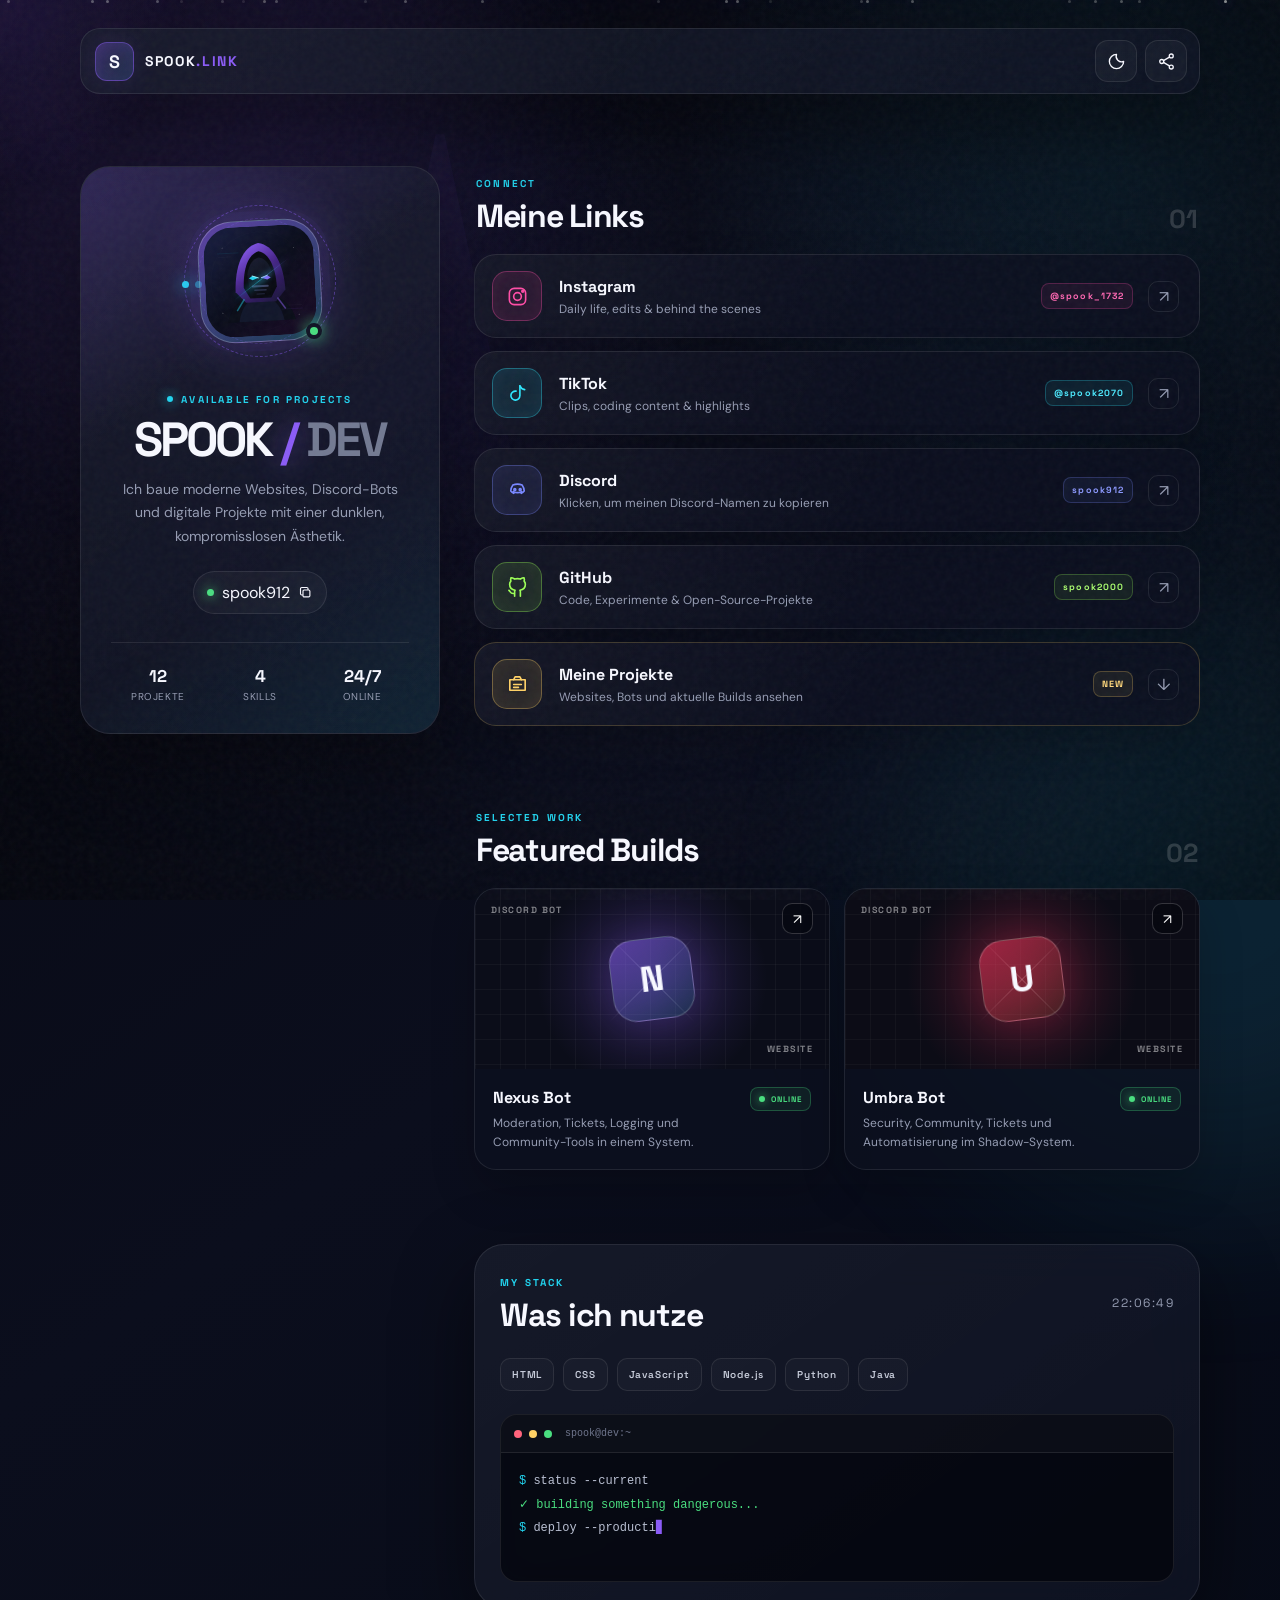
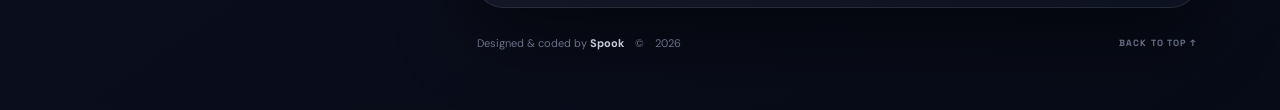
==== index.html @ 230aa9b6 "Add files via upload" ====
<!DOCTYPE html>
<html lang="de">
<head>
  <meta charset="UTF-8" />
  <meta name="viewport" content="width=device-width, initial-scale=1.0" />
  <meta name="theme-color" content="#070812" />
  <meta name="description" content="Spooks persönlicher Link-Hub – Socials, Projekte und mehr." />
  <title>SPOOK // Link Hub</title>

  <link rel="icon" href="assets/favicon.svg" type="image/svg+xml" />
  <link rel="stylesheet" href="style.css?v=4" />
</head>

<body data-theme="void">
  <div class="noise" aria-hidden="true"></div>
  <div class="grid" aria-hidden="true"></div>
  <div class="aurora aurora-one" aria-hidden="true"></div>
  <div class="aurora aurora-two" aria-hidden="true"></div>
  <div class="cursor-glow" id="cursorGlow" aria-hidden="true"></div>

  <div class="particles" id="particles" aria-hidden="true"></div>

  <div class="preloader" id="preloader" aria-hidden="true">
    <div class="preloader__mark">S</div>
    <p>INITIALIZING PROFILE</p>
    <div class="preloader__line"><span></span></div>
  </div>

  <main class="page-shell">
    <nav class="topbar glass" aria-label="Seitennavigation">
      <a class="brand" href="#top" aria-label="Zurück nach oben">
        <span class="brand__icon">S</span>
        <span class="brand__text">SPOOK<span>.LINK</span></span>
      </a>

      <div class="topbar__actions">
        <button class="icon-button" id="themeButton" type="button" aria-label="Farbstil wechseln" title="Farbstil wechseln">
          <svg viewBox="0 0 24 24" aria-hidden="true">
            <path d="M12 3a9 9 0 1 0 9 9 7 7 0 0 1-9-9Z"/>
          </svg>
        </button>

        <button class="icon-button" id="shareButton" type="button" aria-label="Profil teilen" title="Profil teilen">
          <svg viewBox="0 0 24 24" aria-hidden="true">
            <circle cx="18" cy="5" r="2.5"/>
            <circle cx="6" cy="12" r="2.5"/>
            <circle cx="18" cy="19" r="2.5"/>
            <path d="m8.2 10.8 7.5-4.4M8.2 13.2l7.5 4.4"/>
          </svg>
        </button>
      </div>
    </nav>

    <section class="hero" id="top">
      <div class="hero__beam" aria-hidden="true"></div>

      <div class="profile-card glass reveal">
        <div class="profile-card__scan" aria-hidden="true"></div>

        <div class="avatar-wrap">
          <div class="avatar-orbit avatar-orbit--one"></div>
          <div class="avatar-orbit avatar-orbit--two"></div>

          <div class="avatar">
            <img src="assets/avatar.svg" alt="Cyberpunk Profilbild von Spook" />
          </div>

          <span class="online-dot" aria-label="Online"></span>
        </div>

        <div class="eyebrow">
          <span class="eyebrow__dot"></span>
          AVAILABLE FOR PROJECTS
        </div>

        <h1>
          <span class="glitch" data-text="SPOOK">SPOOK</span>
          <span class="title-mark">/</span>
          <span class="title-muted">DEV</span>
        </h1>

        <p class="hero-copy">
          Ich baue moderne Websites, Discord-Bots und digitale Projekte
          mit einer dunklen, kompromisslosen Ästhetik.
        </p>

        <button class="handle" id="copyHandle" type="button" data-copy="spook912">
          <span class="handle__signal"></span>
          spook912
          <svg viewBox="0 0 24 24" aria-hidden="true">
            <rect x="8" y="8" width="11" height="11" rx="2"/>
            <path d="M16 8V6a2 2 0 0 0-2-2H6a2 2 0 0 0-2 2v8a2 2 0 0 0 2 2h2"/>
          </svg>
        </button>

        <div class="stats">
          <div class="stat">
            <strong data-counter="12">0</strong>
            <span>Projekte</span>
          </div>
          <div class="stat">
            <strong data-counter="4">0</strong>
            <span>Skills</span>
          </div>
          <div class="stat">
            <strong>24/7</strong>
            <span>Online</span>
          </div>
        </div>
      </div>

      <div class="content-column">
        <div class="section-heading reveal">
          <div>
            <span class="section-kicker">CONNECT</span>
            <h2>Meine Links</h2>
          </div>
          <span class="section-number">01</span>
        </div>

        <div class="link-stack">
          <a class="link-card reveal" href="https://www.instagram.com/spook_1732/" target="_blank" rel="noopener noreferrer" data-accent="pink">
            <div class="link-card__icon">
              <svg viewBox="0 0 24 24" aria-hidden="true">
                <rect x="3.5" y="3.5" width="17" height="17" rx="5"/>
                <circle cx="12" cy="12" r="4"/>
                <circle cx="17.5" cy="6.5" r="1"/>
              </svg>
            </div>
            <div class="link-card__copy">
              <strong>Instagram</strong>
              <span>Daily life, edits & behind the scenes</span>
            </div>
            <span class="link-card__tag">@spook_1732</span>
            <span class="link-card__arrow">↗</span>
          </a>

          <a class="link-card reveal" href="https://www.tiktok.com/@spook2070" target="_blank" rel="noopener noreferrer" data-accent="cyan">
            <div class="link-card__icon">
              <svg viewBox="0 0 24 24" aria-hidden="true">
                <path d="M14.5 4v10.2a4.7 4.7 0 1 1-4-4.65"/>
                <path d="M14.5 4c1.05 2.35 2.65 3.65 5 3.9"/>
              </svg>
            </div>
            <div class="link-card__copy">
              <strong>TikTok</strong>
              <span>Clips, coding content & highlights</span>
            </div>
            <span class="link-card__tag">@spook2070</span>
            <span class="link-card__arrow">↗</span>
          </a>

          <a class="link-card reveal discord-copy-card" href="#" data-copy="spook912" data-accent="violet" aria-label="Discord-Namen spook912 kopieren">
            <div class="link-card__icon">
              <svg viewBox="0 0 24 24" aria-hidden="true">
                <path d="M7.2 6.3A13 13 0 0 1 12 5.4a13 13 0 0 1 4.8.9c1.3 1.8 2.1 4 2.25 6.3a10.8 10.8 0 0 1-3.1 2.4l-.8-1.1a7.6 7.6 0 0 0 1.25-.7c-2.8 1.3-6 1.3-8.8 0 .4.3.8.5 1.25.7l-.8 1.1a10.8 10.8 0 0 1-3.1-2.4A12 12 0 0 1 7.2 6.3Z"/>
                <circle cx="9.2" cy="11.1" r="1"/>
                <circle cx="14.8" cy="11.1" r="1"/>
              </svg>
            </div>
            <div class="link-card__copy">
              <strong>Discord</strong>
              <span>Klicken, um meinen Discord-Namen zu kopieren</span>
            </div>
            <span class="link-card__tag">spook912</span>
            <span class="link-card__arrow">↗</span>
          </a>

          <a class="link-card reveal" href="https://github.com/spook2000" target="_blank" rel="noopener noreferrer" data-accent="lime">
            <div class="link-card__icon">
              <svg viewBox="0 0 24 24" aria-hidden="true">
                <path d="M9 18c-4.5 1.5-4.5-2.5-6-3m12 6v-3.9c0-1.1.1-1.6-.5-2.2 2.8-.3 5.7-1.4 5.7-6.2a4.8 4.8 0 0 0-1.3-3.4 4.5 4.5 0 0 0-.1-3.4S17.8 1.6 15 3.2a11.7 11.7 0 0 0-6 0C6.2 1.6 5.2 1.9 5.2 1.9a4.5 4.5 0 0 0-.1 3.4 4.8 4.8 0 0 0-1.3 3.4c0 4.8 2.9 5.9 5.7 6.2-.5.5-.6 1-.5 2.2V21"/>
              </svg>
            </div>
            <div class="link-card__copy">
              <strong>GitHub</strong>
              <span>Code, Experimente & Open-Source-Projekte</span>
            </div>
            <span class="link-card__tag">spook2000</span>
            <span class="link-card__arrow">↗</span>
          </a>

          <a class="link-card link-card--featured reveal" href="#projects" data-accent="gold">
            <div class="link-card__icon">
              <svg viewBox="0 0 24 24" aria-hidden="true">
                <path d="M4 7h16v11H4z"/>
                <path d="m8 7 1.5-3h5L16 7M8 12h8M8 15h5"/>
              </svg>
            </div>
            <div class="link-card__copy">
              <strong>Meine Projekte</strong>
              <span>Websites, Bots und aktuelle Builds ansehen</span>
            </div>
            <span class="link-card__tag">NEW</span>
            <span class="link-card__arrow">↓</span>
          </a>
        </div>

        <section class="projects" id="projects">
          <div class="section-heading reveal">
            <div>
              <span class="section-kicker">SELECTED WORK</span>
              <h2>Featured Builds</h2>
            </div>
            <span class="section-number">02</span>
          </div>

          <div class="project-grid">
            <a
              class="project-card project-card--link reveal tilt-card"
              href="https://spook2000.github.io/nexus/"
              target="_blank"
              rel="noopener noreferrer"
              aria-label="Nexus Bot Website öffnen"
            >
              <div class="project-card__visual project-card__visual--nexus">
                <span class="project-card__label">DISCORD BOT</span>
                <div class="project-card__logo">N</div>
                <span class="project-card__version">WEBSITE</span>
                <span class="project-card__open" aria-hidden="true">↗</span>
              </div>
              <div class="project-card__body">
                <div>
                  <h3>Nexus Bot</h3>
                  <p>Moderation, Tickets, Logging und Community-Tools in einem System.</p>
                </div>
                <span class="project-status project-status--online"><i></i>ONLINE</span>
              </div>
            </a>

            <a
              class="project-card project-card--link reveal tilt-card"
              href="https://spook2000.github.io/Umbra-System/"
              target="_blank"
              rel="noopener noreferrer"
              aria-label="Umbra Bot Website öffnen"
            >
              <div class="project-card__visual project-card__visual--umbra">
                <span class="project-card__label">DISCORD BOT</span>
                <div class="project-card__logo">U</div>
                <span class="project-card__version">WEBSITE</span>
                <span class="project-card__open" aria-hidden="true">↗</span>
              </div>
              <div class="project-card__body">
                <div>
                  <h3>Umbra Bot</h3>
                  <p>Security, Community, Tickets und Automatisierung im Shadow-System.</p>
                </div>
                <span class="project-status project-status--online"><i></i>ONLINE</span>
              </div>
            </a>
          </div>
        </section>

        <section class="stack-panel glass reveal">
          <div class="stack-panel__header">
            <div>
              <span class="section-kicker">MY STACK</span>
              <h2>Was ich nutze</h2>
            </div>
            <span class="live-clock" id="liveClock">--:--:--</span>
          </div>

          <div class="tech-list">
            <span>HTML</span>
            <span>CSS</span>
            <span>JavaScript</span>
            <span>Node.js</span>
            <span>Python</span>
            <span>Java</span>
          </div>

          <div class="terminal">
            <div class="terminal__top">
              <span></span><span></span><span></span>
              <p>spook@dev:~</p>
            </div>
            <div class="terminal__body">
              <p><span class="terminal__prefix">$</span> status --current</p>
              <p class="terminal__success">✓ building something dangerous...</p>
              <p><span class="terminal__prefix">$</span> <span id="typingText"></span><span class="caret">▋</span></p>
            </div>
          </div>
        </section>

        <footer class="footer reveal">
          <p>Designed & coded by <strong>Spook</strong> <span>© <span id="year"></span></span></p>
          <a href="#top">BACK TO TOP ↑</a>
        </footer>
      </div>
    </section>
  </main>

  <div class="toast" id="toast" role="status" aria-live="polite">
    <span class="toast__icon">✓</span>
    <span id="toastText">Kopiert</span>
  </div>

  <script src="script.js?v=4"></script>
</body>
</html>
---- style.css ----
@import url("https://fonts.googleapis.com/css2?family=DM+Sans:wght@400;500;600;700&family=Space+Grotesk:wght@500;600;700&display=swap");

:root {
  --bg: #070812;
  --bg-2: #0b0e1d;
  --panel: rgba(15, 18, 35, 0.72);
  --panel-strong: rgba(20, 24, 45, 0.92);
  --stroke: rgba(255, 255, 255, 0.09);
  --stroke-strong: rgba(255, 255, 255, 0.17);
  --text: #f7f8ff;
  --muted: #969db3;
  --accent: #8b5cf6;
  --accent-2: #22d3ee;
  --accent-rgb: 139, 92, 246;
  --success: #4ade80;
  --danger: #fb7185;
  --shadow: 0 28px 80px rgba(0, 0, 0, 0.48);
  --radius-xl: 30px;
  --radius-lg: 22px;
  --radius-md: 16px;
  --ease: cubic-bezier(.2, .8, .2, 1);
}

body[data-theme="blood"] {
  --accent: #ff335f;
  --accent-2: #ff8a3d;
  --accent-rgb: 255, 51, 95;
}

body[data-theme="ice"] {
  --accent: #17d9ff;
  --accent-2: #4f7cff;
  --accent-rgb: 23, 217, 255;
}

* {
  box-sizing: border-box;
}

html {
  scroll-behavior: smooth;
}

body {
  margin: 0;
  min-height: 100vh;
  color: var(--text);
  background:
    radial-gradient(circle at 16% 18%, rgba(var(--accent-rgb), 0.13), transparent 31rem),
    radial-gradient(circle at 88% 9%, rgba(34, 211, 238, 0.09), transparent 28rem),
    linear-gradient(145deg, var(--bg) 0%, var(--bg-2) 54%, #070b17 100%);
  font-family: "DM Sans", system-ui, sans-serif;
  overflow-x: hidden;
}

body::before {
  content: "";
  position: fixed;
  inset: 0;
  pointer-events: none;
  background: radial-gradient(circle at center, transparent 40%, rgba(0, 0, 0, 0.42) 100%);
  z-index: -1;
}

a {
  color: inherit;
  text-decoration: none;
}

button,
a {
  -webkit-tap-highlight-color: transparent;
}

button {
  color: inherit;
  font: inherit;
}

::selection {
  color: #fff;
  background: rgba(var(--accent-rgb), 0.48);
}

::-webkit-scrollbar {
  width: 10px;
}

::-webkit-scrollbar-track {
  background: #080a14;
}

::-webkit-scrollbar-thumb {
  border: 3px solid #080a14;
  border-radius: 999px;
  background: linear-gradient(var(--accent), var(--accent-2));
}

.noise {
  position: fixed;
  inset: 0;
  opacity: 0.055;
  pointer-events: none;
  z-index: 40;
  background-image: url("data:image/svg+xml,%3Csvg viewBox='0 0 160 160' xmlns='http://www.w3.org/2000/svg'%3E%3Cfilter id='n'%3E%3CfeTurbulence type='fractalNoise' baseFrequency='.92' numOctaves='3' stitchTiles='stitch'/%3E%3C/filter%3E%3Crect width='100%25' height='100%25' filter='url(%23n)' opacity='.7'/%3E%3C/svg%3E");
}

.grid {
  position: fixed;
  inset: 0;
  pointer-events: none;
  opacity: 0.22;
  z-index: -2;
  background-image:
    linear-gradient(rgba(255,255,255,.027) 1px, transparent 1px),
    linear-gradient(90deg, rgba(255,255,255,.027) 1px, transparent 1px);
  background-size: 62px 62px;
  mask-image: linear-gradient(to bottom, black, transparent 82%);
}

.aurora {
  position: fixed;
  width: 38rem;
  height: 38rem;
  border-radius: 50%;
  pointer-events: none;
  filter: blur(110px);
  opacity: 0.11;
  z-index: -3;
  animation: auroraMove 15s ease-in-out infinite alternate;
}

.aurora-one {
  top: -15rem;
  left: -10rem;
  background: var(--accent);
}

.aurora-two {
  right: -15rem;
  bottom: -18rem;
  background: var(--accent-2);
  animation-delay: -7s;
}

.cursor-glow {
  position: fixed;
  top: 0;
  left: 0;
  width: 25rem;
  height: 25rem;
  border-radius: 50%;
  pointer-events: none;
  background: radial-gradient(circle, rgba(var(--accent-rgb), 0.12), transparent 67%);
  transform: translate(-50%, -50%);
  z-index: -1;
  transition: opacity .25s ease;
}

.particles {
  position: fixed;
  inset: 0;
  pointer-events: none;
  overflow: hidden;
  z-index: -1;
}

.particle {
  position: absolute;
  width: 3px;
  height: 3px;
  border-radius: 50%;
  background: rgba(255,255,255,.55);
  box-shadow: 0 0 12px rgba(var(--accent-rgb), .9);
  animation: drift var(--duration) linear infinite;
  animation-delay: var(--delay);
  opacity: var(--opacity);
}

.glass {
  border: 1px solid var(--stroke);
  background:
    linear-gradient(145deg, rgba(255,255,255,.035), rgba(255,255,255,.008)),
    var(--panel);
  box-shadow: var(--shadow);
  backdrop-filter: blur(22px);
  -webkit-backdrop-filter: blur(22px);
}

.page-shell {
  width: min(1120px, calc(100% - 32px));
  margin: 0 auto;
  padding: 28px 0 60px;
}

.topbar {
  position: sticky;
  top: 18px;
  z-index: 25;
  display: flex;
  justify-content: space-between;
  align-items: center;
  min-height: 66px;
  padding: 10px 12px 10px 14px;
  border-radius: 20px;
}

.brand {
  display: inline-flex;
  align-items: center;
  gap: 11px;
}

.brand__icon {
  display: grid;
  place-items: center;
  width: 39px;
  height: 39px;
  border: 1px solid rgba(var(--accent-rgb), .5);
  border-radius: 12px;
  font-family: "Space Grotesk", sans-serif;
  font-size: 18px;
  font-weight: 700;
  background: linear-gradient(135deg, rgba(var(--accent-rgb), .26), rgba(34,211,238,.1));
  box-shadow: inset 0 0 20px rgba(var(--accent-rgb), .16), 0 0 24px rgba(var(--accent-rgb), .12);
}

.brand__text {
  font-family: "Space Grotesk", sans-serif;
  font-size: 14px;
  font-weight: 700;
  letter-spacing: .12em;
}

.brand__text span {
  color: var(--accent);
}

.topbar__actions {
  display: flex;
  gap: 8px;
}

.icon-button {
  display: grid;
  place-items: center;
  width: 42px;
  height: 42px;
  border: 1px solid var(--stroke);
  border-radius: 13px;
  background: rgba(255,255,255,.035);
  cursor: pointer;
  transition: .25s var(--ease);
}

.icon-button:hover {
  border-color: rgba(var(--accent-rgb), .5);
  background: rgba(var(--accent-rgb), .1);
  transform: translateY(-2px);
}

.icon-button svg {
  width: 19px;
  fill: none;
  stroke: currentColor;
  stroke-width: 1.7;
  stroke-linecap: round;
  stroke-linejoin: round;
}

.hero {
  position: relative;
  display: grid;
  grid-template-columns: 360px 1fr;
  gap: 34px;
  align-items: start;
  padding-top: 72px;
}

.hero__beam {
  position: absolute;
  top: 40px;
  left: 250px;
  width: 220px;
  height: 500px;
  pointer-events: none;
  opacity: .36;
  filter: blur(1px);
  background: linear-gradient(to bottom, rgba(var(--accent-rgb),.14), transparent);
  clip-path: polygon(48% 0, 52% 0, 100% 100%, 0 100%);
}

.profile-card {
  position: sticky;
  top: 108px;
  overflow: hidden;
  padding: 34px 30px 30px;
  border-radius: var(--radius-xl);
  text-align: center;
}

.profile-card::before {
  content: "";
  position: absolute;
  inset: -1px;
  z-index: -1;
  border-radius: inherit;
  background: linear-gradient(145deg, rgba(var(--accent-rgb), .45), transparent 35%, transparent 65%, rgba(34,211,238,.18));
  opacity: .48;
}

.profile-card__scan {
  position: absolute;
  inset: 0;
  pointer-events: none;
  background: linear-gradient(to bottom, transparent 0%, rgba(var(--accent-rgb), .06) 48%, transparent 52%);
  transform: translateY(-100%);
  animation: scan 5.4s linear infinite;
}

.avatar-wrap {
  position: relative;
  display: grid;
  place-items: center;
  width: 160px;
  height: 160px;
  margin: 0 auto 25px;
}

.avatar {
  position: relative;
  width: 122px;
  height: 122px;
  padding: 5px;
  overflow: hidden;
  border: 1px solid rgba(255,255,255,.22);
  border-radius: 35px;
  background: linear-gradient(145deg, rgba(var(--accent-rgb), .55), rgba(34,211,238,.2));
  box-shadow:
    0 0 0 9px rgba(var(--accent-rgb), .045),
    0 0 55px rgba(var(--accent-rgb), .27);
  transform: rotate(-3deg);
}

.avatar::after {
  content: "";
  position: absolute;
  inset: 0;
  pointer-events: none;
  background: linear-gradient(115deg, transparent 25%, rgba(255,255,255,.24) 43%, transparent 57%);
  transform: translateX(-120%);
  animation: avatarShine 4.5s ease-in-out infinite;
}

.avatar img {
  width: 100%;
  height: 100%;
  border-radius: 29px;
  object-fit: cover;
}

.avatar-orbit {
  position: absolute;
  border: 1px dashed rgba(var(--accent-rgb), .45);
  border-radius: 50%;
  animation: orbit 16s linear infinite;
}

.avatar-orbit::after {
  content: "";
  position: absolute;
  top: 50%;
  left: -3px;
  width: 7px;
  height: 7px;
  border-radius: 50%;
  background: var(--accent-2);
  box-shadow: 0 0 16px var(--accent-2);
}

.avatar-orbit--one {
  inset: 4px;
}

.avatar-orbit--two {
  inset: 17px;
  animation-direction: reverse;
  animation-duration: 10s;
  opacity: .5;
}

.online-dot {
  position: absolute;
  right: 18px;
  bottom: 22px;
  width: 16px;
  height: 16px;
  border: 4px solid #111425;
  border-radius: 50%;
  background: var(--success);
  box-shadow: 0 0 16px rgba(74,222,128,.9);
}

.eyebrow,
.section-kicker {
  font-family: "Space Grotesk", sans-serif;
  font-size: 10px;
  font-weight: 700;
  letter-spacing: .22em;
  color: var(--accent-2);
}

.eyebrow {
  display: inline-flex;
  align-items: center;
  gap: 8px;
  margin-bottom: 10px;
}

.eyebrow__dot {
  width: 6px;
  height: 6px;
  border-radius: 50%;
  background: var(--accent-2);
  box-shadow: 0 0 12px var(--accent-2);
  animation: pulse 1.8s ease-in-out infinite;
}

h1,
h2,
h3,
p {
  margin-top: 0;
}

h1 {
  margin-bottom: 14px;
  font-family: "Space Grotesk", sans-serif;
  font-size: clamp(2rem, 4vw, 3rem);
  letter-spacing: -.06em;
  line-height: 1;
}

.title-mark {
  color: var(--accent);
  text-shadow: 0 0 28px rgba(var(--accent-rgb), .65);
}

.title-muted {
  color: #737a92;
}

.glitch {
  position: relative;
  display: inline-block;
}

.glitch::before,
.glitch::after {
  content: attr(data-text);
  position: absolute;
  inset: 0;
  pointer-events: none;
  opacity: 0;
}

.glitch::before {
  color: var(--accent-2);
  transform: translateX(-2px);
}

.glitch::after {
  color: var(--danger);
  transform: translateX(2px);
}

.glitch:hover::before,
.glitch:hover::after {
  opacity: .65;
  animation: glitch .35s steps(2, end) infinite;
}

.hero-copy {
  max-width: 290px;
  margin: 0 auto 22px;
  color: var(--muted);
  font-size: 14px;
  line-height: 1.7;
}

.handle {
  display: inline-flex;
  align-items: center;
  gap: 8px;
  padding: 10px 13px;
  border: 1px solid var(--stroke);
  border-radius: 999px;
  background: rgba(255,255,255,.035);
  cursor: pointer;
  transition: .25s var(--ease);
}

.handle:hover {
  border-color: rgba(var(--accent-rgb), .45);
  background: rgba(var(--accent-rgb), .09);
  transform: translateY(-2px);
}

.handle svg {
  width: 15px;
  fill: none;
  stroke: currentColor;
  stroke-width: 1.8;
}

.handle__signal {
  width: 7px;
  height: 7px;
  border-radius: 50%;
  background: var(--success);
  box-shadow: 0 0 12px var(--success);
}

.stats {
  display: grid;
  grid-template-columns: repeat(3, 1fr);
  gap: 8px;
  margin-top: 28px;
  padding-top: 22px;
  border-top: 1px solid var(--stroke);
}

.stat strong,
.stat span {
  display: block;
}

.stat strong {
  font-family: "Space Grotesk", sans-serif;
  font-size: 17px;
}

.stat span {
  margin-top: 3px;
  color: var(--muted);
  font-size: 10px;
  letter-spacing: .06em;
  text-transform: uppercase;
}

.content-column {
  min-width: 0;
}

.section-heading {
  display: flex;
  align-items: end;
  justify-content: space-between;
  margin: 5px 2px 18px;
}

.section-heading h2,
.stack-panel h2 {
  margin: 4px 0 0;
  font-family: "Space Grotesk", sans-serif;
  font-size: clamp(1.45rem, 3vw, 2rem);
  letter-spacing: -.04em;
}

.section-number {
  color: rgba(255,255,255,.16);
  font-family: "Space Grotesk", sans-serif;
  font-size: 26px;
  font-weight: 700;
}

.link-stack {
  display: grid;
  gap: 13px;
}

.link-card {
  --card-accent: var(--accent);
  position: relative;
  display: grid;
  grid-template-columns: 52px 1fr auto 34px;
  gap: 15px;
  align-items: center;
  min-height: 84px;
  padding: 14px 17px;
  overflow: hidden;
  border: 1px solid var(--stroke);
  border-radius: var(--radius-lg);
  background:
    linear-gradient(120deg, rgba(255,255,255,.035), transparent 55%),
    rgba(13, 16, 31, .74);
  box-shadow: 0 16px 40px rgba(0,0,0,.18);
  backdrop-filter: blur(16px);
  transition: .32s var(--ease);
}

.link-card::before {
  content: "";
  position: absolute;
  inset: 0;
  pointer-events: none;
  opacity: 0;
  background: linear-gradient(90deg, color-mix(in srgb, var(--card-accent) 12%, transparent), transparent 55%);
  transition: opacity .3s ease;
}

.link-card::after {
  content: "";
  position: absolute;
  top: 0;
  left: -45%;
  width: 28%;
  height: 100%;
  pointer-events: none;
  opacity: .16;
  transform: skewX(-18deg);
  background: linear-gradient(90deg, transparent, white, transparent);
  transition: left .55s var(--ease);
}

.link-card:hover {
  border-color: color-mix(in srgb, var(--card-accent) 54%, transparent);
  box-shadow: 0 22px 55px rgba(0,0,0,.28), 0 0 28px color-mix(in srgb, var(--card-accent) 10%, transparent);
  transform: translateY(-4px) scale(1.008);
}

.link-card:hover::before {
  opacity: 1;
}

.link-card:hover::after {
  left: 120%;
}

.link-card[data-accent="pink"] { --card-accent: #ff4da6; }
.link-card[data-accent="cyan"] { --card-accent: #2ee8ff; }
.link-card[data-accent="violet"] { --card-accent: #7887ff; }
.link-card[data-accent="lime"] { --card-accent: #9cff57; }
.link-card[data-accent="gold"] { --card-accent: #ffd166; }

.link-card__icon {
  display: grid;
  place-items: center;
  width: 50px;
  height: 50px;
  border: 1px solid color-mix(in srgb, var(--card-accent) 35%, transparent);
  border-radius: 15px;
  color: var(--card-accent);
  background: color-mix(in srgb, var(--card-accent) 9%, transparent);
  box-shadow: inset 0 0 20px color-mix(in srgb, var(--card-accent) 7%, transparent);
}

.link-card__icon svg {
  width: 23px;
  fill: none;
  stroke: currentColor;
  stroke-width: 1.7;
  stroke-linecap: round;
  stroke-linejoin: round;
}

.link-card__copy {
  min-width: 0;
}

.link-card__copy strong,
.link-card__copy span {
  display: block;
}

.link-card__copy strong {
  margin-bottom: 4px;
  font-family: "Space Grotesk", sans-serif;
  font-size: 16px;
}

.link-card__copy span {
  overflow: hidden;
  color: var(--muted);
  font-size: 12px;
  white-space: nowrap;
  text-overflow: ellipsis;
}

.link-card__tag {
  padding: 6px 8px;
  border: 1px solid color-mix(in srgb, var(--card-accent) 24%, transparent);
  border-radius: 8px;
  color: color-mix(in srgb, var(--card-accent) 85%, white);
  font-family: "Space Grotesk", sans-serif;
  font-size: 9px;
  font-weight: 700;
  letter-spacing: .12em;
  background: color-mix(in srgb, var(--card-accent) 7%, transparent);
}

.link-card__arrow {
  display: grid;
  place-items: center;
  width: 31px;
  height: 31px;
  border: 1px solid var(--stroke);
  border-radius: 10px;
  color: var(--muted);
  transition: .25s var(--ease);
}

.link-card:hover .link-card__arrow {
  color: #fff;
  border-color: color-mix(in srgb, var(--card-accent) 35%, transparent);
  background: color-mix(in srgb, var(--card-accent) 12%, transparent);
  transform: rotate(8deg);
}

.link-card--featured {
  border-color: rgba(255,209,102,.2);
}

.projects {
  padding-top: 74px;
  scroll-margin-top: 100px;
}

.project-grid {
  display: grid;
  grid-template-columns: repeat(2, minmax(0, 1fr));
  gap: 14px;
}

.project-card {
  overflow: hidden;
  border: 1px solid var(--stroke);
  border-radius: var(--radius-lg);
  background: rgba(13,16,31,.75);
  box-shadow: 0 20px 45px rgba(0,0,0,.2);
  transform-style: preserve-3d;
  transition: border-color .25s ease, box-shadow .25s ease;
}

.project-card:hover {
  border-color: var(--stroke-strong);
  box-shadow: 0 28px 60px rgba(0,0,0,.32);
}

.project-card__visual {
  position: relative;
  display: grid;
  place-items: center;
  min-height: 180px;
  overflow: hidden;
  background:
    linear-gradient(rgba(255,255,255,.035) 1px, transparent 1px),
    linear-gradient(90deg, rgba(255,255,255,.035) 1px, transparent 1px),
    radial-gradient(circle at center, rgba(var(--accent-rgb), .24), transparent 58%),
    #0b0d19;
  background-size: 25px 25px, 25px 25px, auto, auto;
}

.project-card__visual::before,
.project-card__visual::after {
  content: "";
  position: absolute;
  width: 120px;
  height: 1px;
  background: linear-gradient(90deg, transparent, rgba(255,255,255,.24), transparent);
}

.project-card__visual::before {
  transform: rotate(45deg);
}

.project-card__visual::after {
  transform: rotate(-45deg);
}

.project-card__visual--umbra {
  background:
    linear-gradient(rgba(255,255,255,.03) 1px, transparent 1px),
    linear-gradient(90deg, rgba(255,255,255,.03) 1px, transparent 1px),
    radial-gradient(circle at center, rgba(255,50,95,.22), transparent 58%),
    #0c0c16;
  background-size: 25px 25px, 25px 25px, auto, auto;
}

.project-card__logo {
  position: relative;
  z-index: 2;
  display: grid;
  place-items: center;
  width: 82px;
  height: 82px;
  border: 1px solid rgba(255,255,255,.22);
  border-radius: 24px;
  font-family: "Space Grotesk", sans-serif;
  font-size: 36px;
  font-weight: 700;
  background: linear-gradient(145deg, rgba(var(--accent-rgb), .55), rgba(34,211,238,.12));
  box-shadow: 0 0 45px rgba(var(--accent-rgb), .25);
  transform: rotate(-7deg) translateZ(25px);
}

.project-card__visual--umbra .project-card__logo {
  background: linear-gradient(145deg, rgba(255,51,95,.55), rgba(255,138,61,.12));
  box-shadow: 0 0 45px rgba(255,51,95,.25);
}

.project-card__label,
.project-card__version {
  position: absolute;
  z-index: 2;
  color: rgba(255,255,255,.48);
  font-family: "Space Grotesk", sans-serif;
  font-size: 9px;
  font-weight: 700;
  letter-spacing: .16em;
}

.project-card__label {
  top: 15px;
  left: 16px;
}

.project-card__version {
  right: 16px;
  bottom: 14px;
}

.project-card__body {
  display: flex;
  justify-content: space-between;
  gap: 14px;
  align-items: flex-start;
  padding: 18px;
}

.project-card__body h3 {
  margin-bottom: 6px;
  font-family: "Space Grotesk", sans-serif;
  font-size: 16px;
}

.project-card__body p {
  margin-bottom: 0;
  color: var(--muted);
  font-size: 12px;
  line-height: 1.55;
}

.project-status {
  flex: 0 0 auto;
  padding: 6px 8px;
  border: 1px solid rgba(74,222,128,.22);
  border-radius: 8px;
  color: var(--success);
  font-family: "Space Grotesk", sans-serif;
  font-size: 8px;
  font-weight: 700;
  letter-spacing: .13em;
  background: rgba(74,222,128,.06);
}

.project-status--build {
  color: #ffd166;
  border-color: rgba(255,209,102,.22);
  background: rgba(255,209,102,.06);
}


.project-status--offline {
  color: #aeb4c7;
  border-color: rgba(174, 180, 199, .22);
  background: rgba(174, 180, 199, .06);
}

.discord-copy-card {
  cursor: pointer;
}

.stack-panel {
  margin-top: 74px;
  padding: 25px;
  border-radius: var(--radius-xl);
}

.stack-panel__header {
  display: flex;
  justify-content: space-between;
  align-items: center;
}

.live-clock {
  color: var(--muted);
  font-family: "Space Grotesk", sans-serif;
  font-size: 12px;
  letter-spacing: .12em;
}

.tech-list {
  display: flex;
  flex-wrap: wrap;
  gap: 9px;
  margin: 23px 0;
}

.tech-list span {
  padding: 9px 11px;
  border: 1px solid var(--stroke);
  border-radius: 10px;
  color: #c7ccda;
  font-family: "Space Grotesk", sans-serif;
  font-size: 10px;
  font-weight: 600;
  letter-spacing: .08em;
  background: rgba(255,255,255,.025);
  transition: .2s ease;
}

.tech-list span:hover {
  color: #fff;
  border-color: rgba(var(--accent-rgb), .38);
  background: rgba(var(--accent-rgb), .08);
  transform: translateY(-2px);
}

.terminal {
  overflow: hidden;
  border: 1px solid var(--stroke);
  border-radius: 17px;
  background: rgba(3,5,12,.72);
}

.terminal__top {
  display: flex;
  align-items: center;
  gap: 7px;
  height: 38px;
  padding: 0 13px;
  border-bottom: 1px solid var(--stroke);
  background: rgba(255,255,255,.025);
}

.terminal__top > span {
  width: 8px;
  height: 8px;
  border-radius: 50%;
}

.terminal__top > span:nth-child(1) { background: #ff647c; }
.terminal__top > span:nth-child(2) { background: #ffd166; }
.terminal__top > span:nth-child(3) { background: #4ade80; }

.terminal__top p {
  margin: 0 0 0 6px;
  color: #6f768d;
  font-family: monospace;
  font-size: 10px;
}

.terminal__body {
  min-height: 128px;
  padding: 18px;
  color: #b9c0d2;
  font-family: "Courier New", monospace;
  font-size: 12px;
  line-height: 1.7;
}

.terminal__body p {
  margin-bottom: 3px;
}

.terminal__prefix {
  color: var(--accent-2);
}

.terminal__success {
  color: var(--success);
}

.caret {
  color: var(--accent);
  animation: caret .8s steps(1) infinite;
}

.footer {
  display: flex;
  justify-content: space-between;
  gap: 16px;
  align-items: center;
  padding: 28px 3px 0;
  color: #697087;
  font-size: 11px;
}

.footer p {
  margin: 0;
}

.footer strong {
  color: #c8ccda;
}

.footer p span {
  margin-left: 8px;
}

.footer a {
  font-family: "Space Grotesk", sans-serif;
  font-size: 9px;
  font-weight: 700;
  letter-spacing: .13em;
  transition: color .2s ease;
}

.footer a:hover {
  color: var(--accent-2);
}

.toast {
  position: fixed;
  right: 22px;
  bottom: 22px;
  z-index: 60;
  display: flex;
  align-items: center;
  gap: 10px;
  padding: 13px 16px;
  border: 1px solid var(--stroke-strong);
  border-radius: 14px;
  color: #fff;
  background: rgba(14,17,31,.92);
  box-shadow: 0 20px 55px rgba(0,0,0,.35);
  backdrop-filter: blur(18px);
  opacity: 0;
  transform: translateY(18px) scale(.97);
  pointer-events: none;
  transition: .3s var(--ease);
}

.toast.is-visible {
  opacity: 1;
  transform: translateY(0) scale(1);
}

.toast__icon {
  display: grid;
  place-items: center;
  width: 23px;
  height: 23px;
  border-radius: 7px;
  color: #0b1510;
  font-size: 12px;
  font-weight: 800;
  background: var(--success);
}

.preloader {
  position: fixed;
  inset: 0;
  z-index: 100;
  display: grid;
  place-content: center;
  justify-items: center;
  background: #06070f;
  transition: opacity .65s ease, visibility .65s ease;
}

.preloader.is-hidden {
  opacity: 0;
  visibility: hidden;
}

.preloader__mark {
  display: grid;
  place-items: center;
  width: 72px;
  height: 72px;
  border: 1px solid rgba(var(--accent-rgb), .45);
  border-radius: 22px;
  font-family: "Space Grotesk", sans-serif;
  font-size: 31px;
  font-weight: 700;
  background: rgba(var(--accent-rgb), .12);
  box-shadow: 0 0 55px rgba(var(--accent-rgb), .24);
  animation: loaderFloat 1.7s ease-in-out infinite;
}

.preloader p {
  margin: 18px 0 12px;
  color: #767d94;
  font-family: "Space Grotesk", sans-serif;
  font-size: 9px;
  font-weight: 700;
  letter-spacing: .22em;
}

.preloader__line {
  width: 180px;
  height: 2px;
  overflow: hidden;
  background: rgba(255,255,255,.08);
}

.preloader__line span {
  display: block;
  width: 55%;
  height: 100%;
  background: linear-gradient(90deg, var(--accent), var(--accent-2));
  animation: loaderLine 1.15s ease-in-out infinite;
}

.reveal {
  opacity: 0;
  transform: translateY(22px);
  transition: opacity .7s var(--ease), transform .7s var(--ease);
}

.reveal.is-visible {
  opacity: 1;
  transform: translateY(0);
}

.ripple {
  position: absolute;
  width: 12px;
  height: 12px;
  border-radius: 50%;
  pointer-events: none;
  background: rgba(255,255,255,.2);
  transform: translate(-50%, -50%) scale(0);
  animation: ripple .65s ease-out forwards;
}

@keyframes auroraMove {
  to { transform: translate3d(10vw, 8vh, 0) scale(1.18); }
}

@keyframes scan {
  to { transform: translateY(100%); }
}

@keyframes orbit {
  to { transform: rotate(360deg); }
}

@keyframes avatarShine {
  0%, 45% { transform: translateX(-120%); }
  70%, 100% { transform: translateX(140%); }
}

@keyframes pulse {
  50% { opacity: .45; transform: scale(.7); }
}

@keyframes glitch {
  0% { clip-path: inset(12% 0 70%); transform: translate(-2px, 1px); }
  50% { clip-path: inset(58% 0 18%); transform: translate(2px, -1px); }
  100% { clip-path: inset(35% 0 42%); transform: translate(-1px, 2px); }
}

@keyframes drift {
  from { transform: translate3d(0, 105vh, 0) scale(.6); }
  to { transform: translate3d(var(--travel-x), -12vh, 0) scale(1.4); }
}

@keyframes caret {
  50% { opacity: 0; }
}

@keyframes loaderFloat {
  50% { transform: translateY(-7px) rotate(3deg); }
}

@keyframes loaderLine {
  from { transform: translateX(-110%); }
  to { transform: translateX(210%); }
}

@keyframes ripple {
  to {
    opacity: 0;
    transform: translate(-50%, -50%) scale(18);
  }
}

@media (max-width: 880px) {
  .hero {
    grid-template-columns: 1fr;
    max-width: 680px;
    margin: 0 auto;
  }

  .profile-card {
    position: relative;
    top: auto;
  }

  .hero__beam {
    left: 50%;
    transform: translateX(-50%);
  }
}

@media (max-width: 560px) {
  .page-shell {
    width: min(100% - 20px, 680px);
    padding-top: 10px;
  }

  .topbar {
    top: 8px;
    min-height: 58px;
    border-radius: 16px;
  }

  .brand__text {
    font-size: 12px;
  }

  .hero {
    gap: 27px;
    padding-top: 35px;
  }

  .profile-card {
    padding: 27px 19px 24px;
    border-radius: 24px;
  }

  .avatar-wrap {
    width: 145px;
    height: 145px;
  }

  .avatar {
    width: 110px;
    height: 110px;
  }

  .link-card {
    grid-template-columns: 46px 1fr 31px;
    gap: 11px;
    min-height: 76px;
    padding: 12px;
    border-radius: 18px;
  }

  .link-card__icon {
    width: 45px;
    height: 45px;
    border-radius: 13px;
  }

  .link-card__tag {
    display: none;
  }

  .link-card__copy span {
    max-width: 210px;
  }

  .project-grid {
    grid-template-columns: 1fr;
  }

  
.project-status--offline {
  color: #aeb4c7;
  border-color: rgba(174, 180, 199, .22);
  background: rgba(174, 180, 199, .06);
}

.discord-copy-card {
  cursor: pointer;
}

.stack-panel {
    padding: 20px 15px;
    border-radius: 23px;
  }

  .stack-panel__header {
    align-items: flex-start;
  }

  .footer {
    flex-direction: column;
    align-items: flex-start;
  }

  .toast {
    right: 12px;
    bottom: 12px;
    left: 12px;
  }
}

@media (hover: none), (pointer: coarse) {
  .cursor-glow {
    display: none;
  }

  .link-card:hover,
  .icon-button:hover,
  .handle:hover {
    transform: none;
  }
}

@media (prefers-reduced-motion: reduce) {
  html {
    scroll-behavior: auto;
  }

  *,
  *::before,
  *::after {
    animation-duration: .001ms !important;
    animation-iteration-count: 1 !important;
    transition-duration: .001ms !important;
  }

  .cursor-glow,
  .particles {
    display: none;
  }
}


/* Nexus- und Umbra-Projektlinks */
.project-card--link {
  display: block;
  color: inherit;
  text-decoration: none;
  cursor: pointer;
}

.project-card--link:focus-visible {
  outline: 2px solid rgba(var(--accent-rgb), .8);
  outline-offset: 4px;
}

.project-card--link .project-card__visual {
  transition: filter .28s ease;
}

.project-card--link:hover .project-card__visual {
  filter: brightness(1.12);
}

.project-card--link:hover .project-card__logo {
  transform: rotate(0deg) translateZ(30px) scale(1.06);
}

.project-card__open {
  position: absolute;
  top: 14px;
  right: 16px;
  z-index: 3;
  display: grid;
  place-items: center;
  width: 31px;
  height: 31px;
  border: 1px solid rgba(255,255,255,.18);
  border-radius: 10px;
  color: #ffffff;
  font-size: 14px;
  background: rgba(5,7,14,.55);
  backdrop-filter: blur(12px);
  transition: transform .25s ease, border-color .25s ease, background .25s ease;
}

.project-card--link:hover .project-card__open {
  border-color: rgba(255,255,255,.38);
  background: rgba(var(--accent-rgb), .2);
  transform: translate(2px, -2px);
}

.project-status--online {
  display: inline-flex;
  align-items: center;
  gap: 6px;
  color: #4ade80;
  border-color: rgba(74,222,128,.28);
  background: rgba(74,222,128,.08);
}

.project-status--online i {
  width: 6px;
  height: 6px;
  border-radius: 50%;
  background: #4ade80;
  box-shadow: 0 0 10px rgba(74,222,128,.9);
  animation: projectOnlinePulse 1.8s ease-in-out infinite;
}

@keyframes projectOnlinePulse {
  50% {
    opacity: .45;
    transform: scale(.75);
  }
}
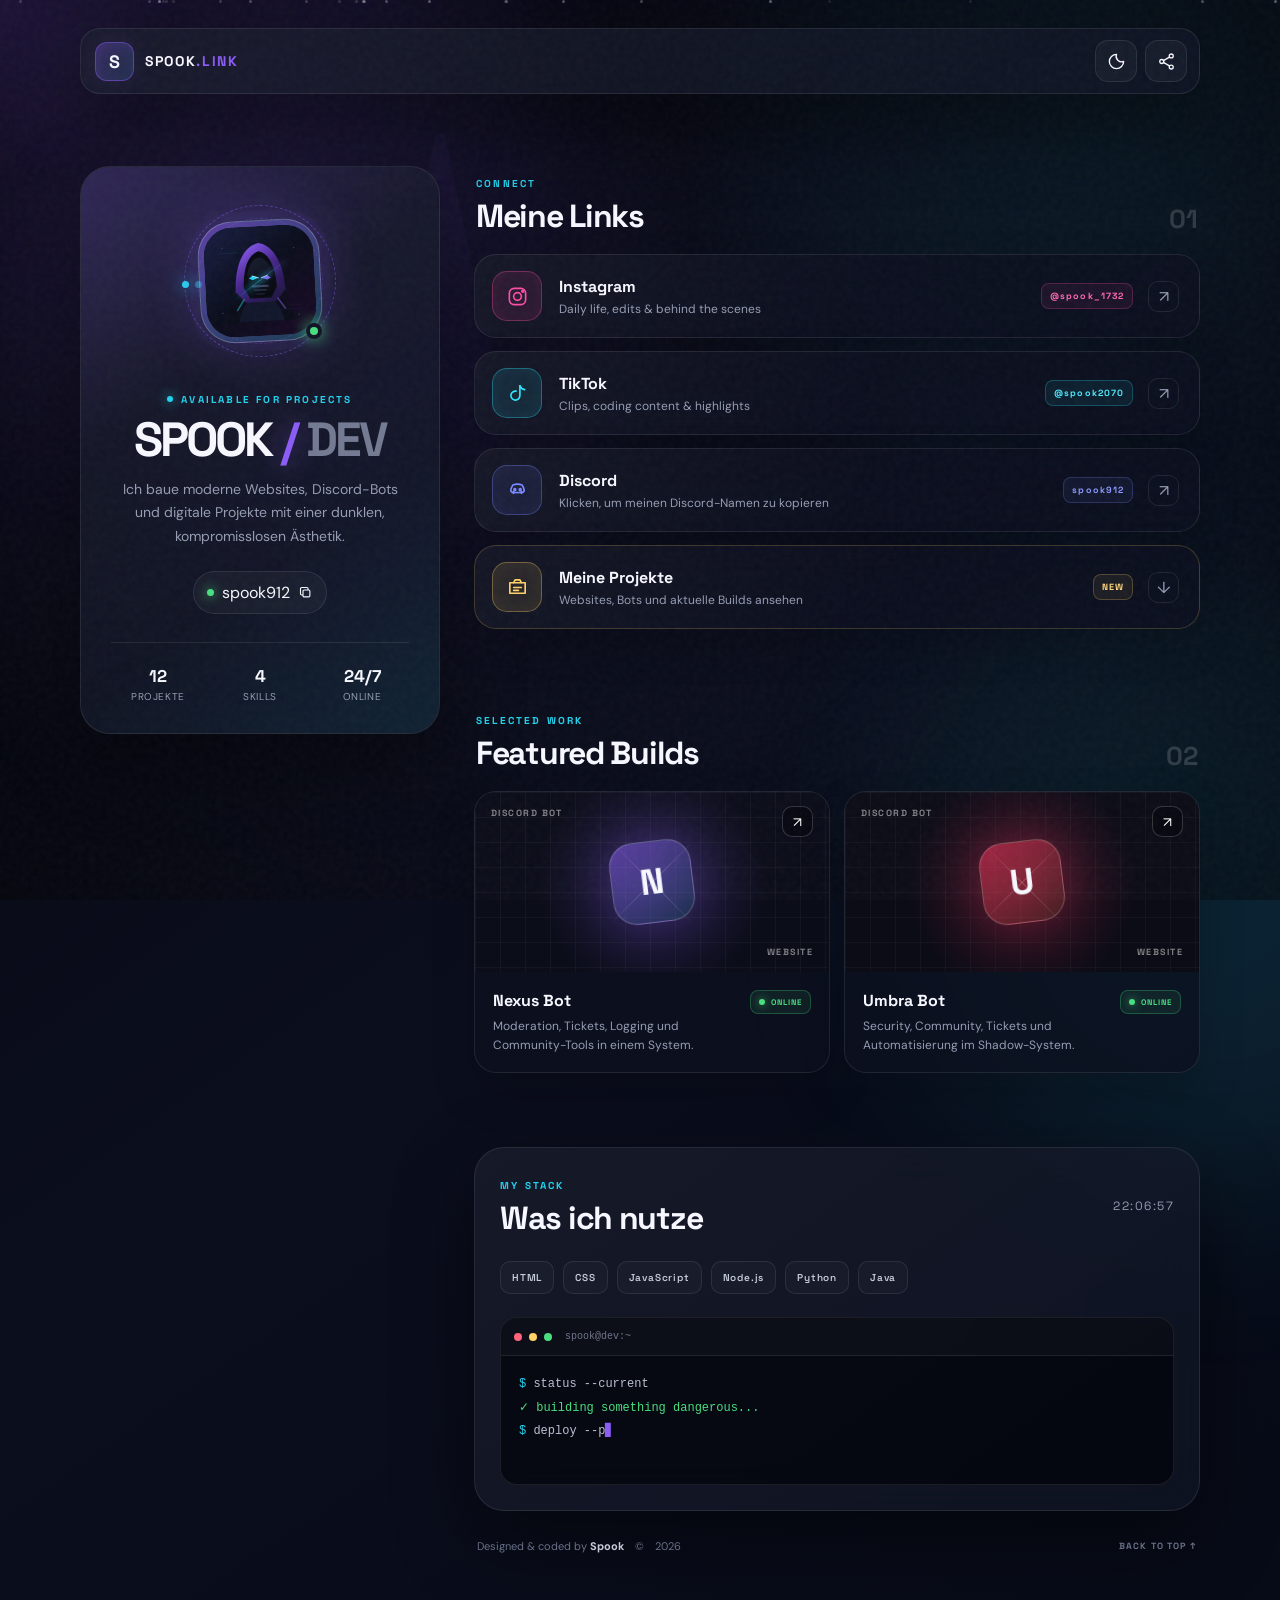
==== commit b8be63e1: "Add files via upload" ====
--- a/index.html
+++ b/index.html
@@ -8,7 +8,7 @@
   <title>SPOOK // Link Hub</title>
 
   <link rel="icon" href="assets/favicon.svg" type="image/svg+xml" />
-  <link rel="stylesheet" href="style.css?v=4" />
+  <link rel="stylesheet" href="style.css?v=5" />
 </head>
 
 <body data-theme="void">
@@ -163,20 +163,6 @@
               <span>Klicken, um meinen Discord-Namen zu kopieren</span>
             </div>
             <span class="link-card__tag">spook912</span>
-            <span class="link-card__arrow">↗</span>
-          </a>
-
-          <a class="link-card reveal" href="https://github.com/spook2000" target="_blank" rel="noopener noreferrer" data-accent="lime">
-            <div class="link-card__icon">
-              <svg viewBox="0 0 24 24" aria-hidden="true">
-                <path d="M9 18c-4.5 1.5-4.5-2.5-6-3m12 6v-3.9c0-1.1.1-1.6-.5-2.2 2.8-.3 5.7-1.4 5.7-6.2a4.8 4.8 0 0 0-1.3-3.4 4.5 4.5 0 0 0-.1-3.4S17.8 1.6 15 3.2a11.7 11.7 0 0 0-6 0C6.2 1.6 5.2 1.9 5.2 1.9a4.5 4.5 0 0 0-.1 3.4 4.8 4.8 0 0 0-1.3 3.4c0 4.8 2.9 5.9 5.7 6.2-.5.5-.6 1-.5 2.2V21"/>
-              </svg>
-            </div>
-            <div class="link-card__copy">
-              <strong>GitHub</strong>
-              <span>Code, Experimente & Open-Source-Projekte</span>
-            </div>
-            <span class="link-card__tag">spook2000</span>
             <span class="link-card__arrow">↗</span>
           </a>
 
@@ -296,6 +282,6 @@
     <span id="toastText">Kopiert</span>
   </div>
 
-  <script src="script.js?v=4"></script>
+  <script src="script.js?v=5"></script>
 </body>
 </html>
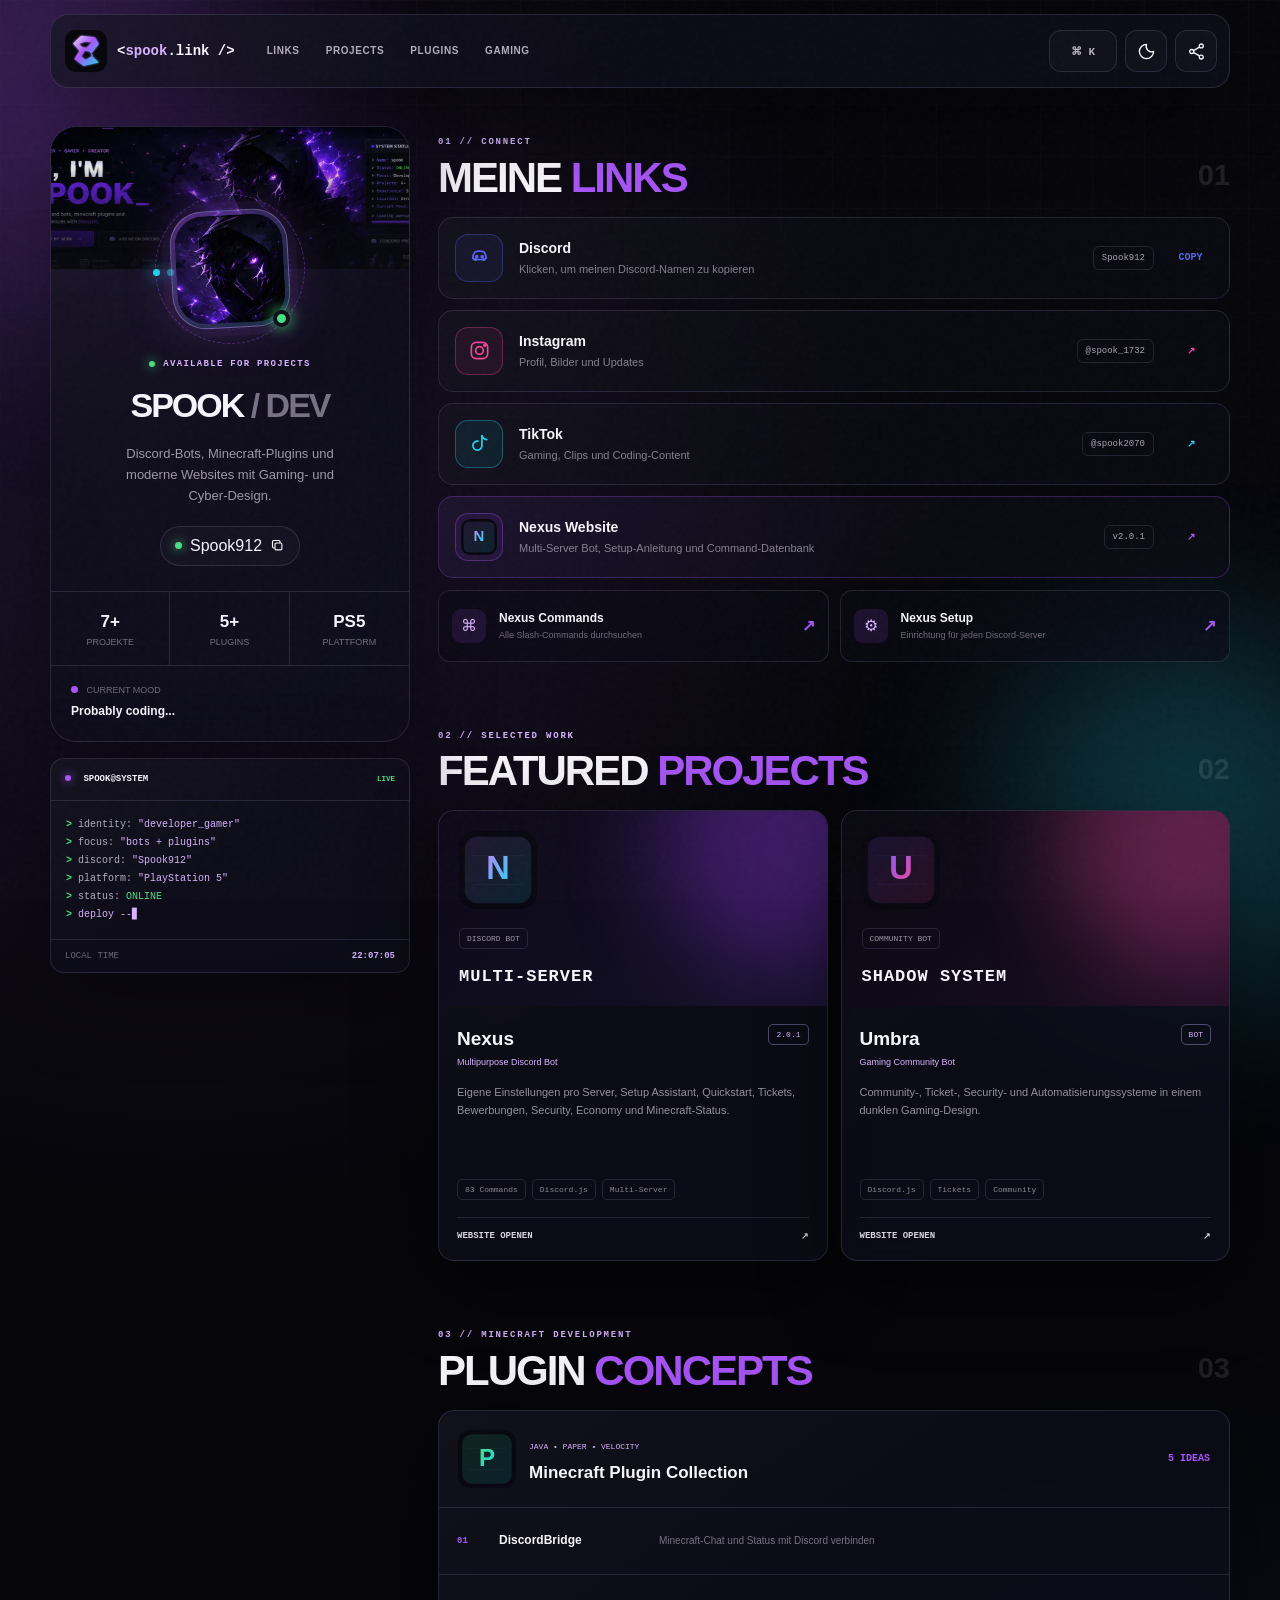
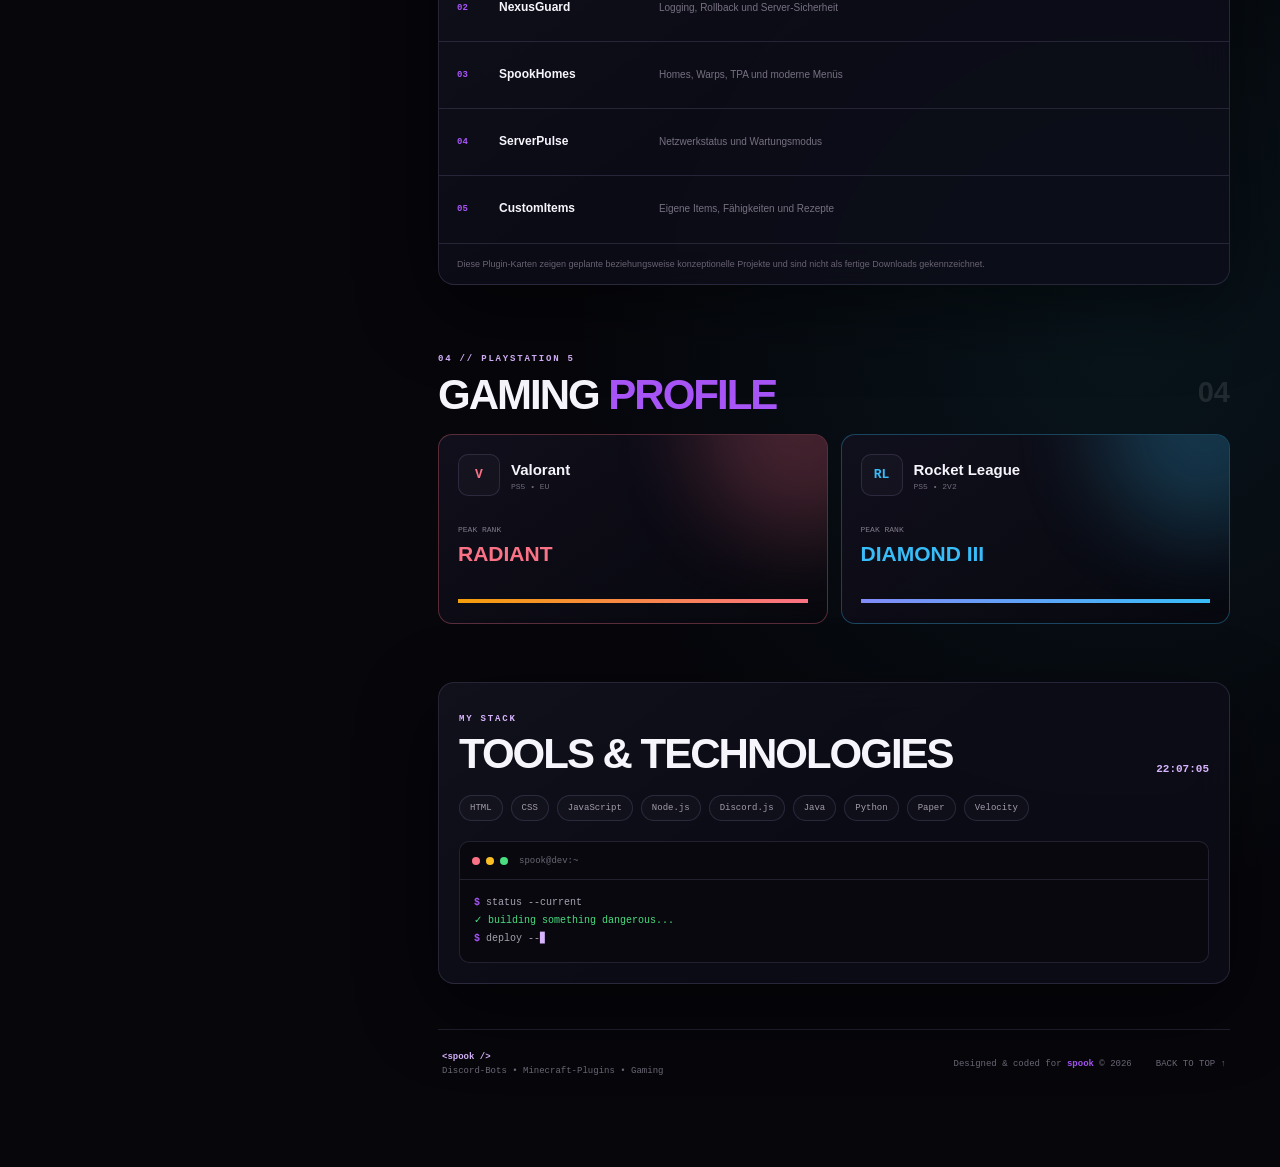
==== commit 32117226: "Spook Link Hub v2.1 aktualisiert" ====
--- a/index.html
+++ b/index.html
@@ -1,287 +1,436 @@
 <!DOCTYPE html>
 <html lang="de">
 <head>
-  <meta charset="UTF-8" />
-  <meta name="viewport" content="width=device-width, initial-scale=1.0" />
-  <meta name="theme-color" content="#070812" />
-  <meta name="description" content="Spooks persönlicher Link-Hub – Socials, Projekte und mehr." />
-  <title>SPOOK // Link Hub</title>
-
-  <link rel="icon" href="assets/favicon.svg" type="image/svg+xml" />
-  <link rel="stylesheet" href="style.css?v=5" />
+  <meta charset="UTF-8">
+  <meta name="viewport" content="width=device-width, initial-scale=1.0">
+  <meta name="description" content="Der offizielle Link-Hub von spook – Discord, Instagram, TikTok, Nexus, Umbra, Minecraft-Plugins und Gaming.">
+  <meta name="author" content="spook">
+  <meta name="theme-color" content="#07070c">
+
+  <meta property="og:title" content="spook // Developer & Gamer">
+  <meta property="og:description" content="Discord-Bots, Minecraft-Plugins, Socials und Gaming an einem Ort.">
+  <meta property="og:type" content="website">
+  <meta property="og:image" content="assets/banner.jpg">
+
+  <title>spook // Link Hub</title>
+
+  <link rel="icon" href="assets/favicon.svg" type="image/svg+xml">
+  <link rel="stylesheet" href="style.css">
 </head>
 
 <body data-theme="void">
+  <div class="boot-screen" id="bootScreen" aria-hidden="true">
+    <div class="boot-card">
+      <img src="assets/favicon.svg" alt="">
+      <p class="boot-title">&lt;SPOOK_LINK_SYSTEM /&gt;</p>
+      <div class="boot-log" id="bootLog"></div>
+      <div class="boot-bar"><span id="bootBar"></span></div>
+      <small>INITIALIZING PROFILE...</small>
+    </div>
+  </div>
+
   <div class="noise" aria-hidden="true"></div>
-  <div class="grid" aria-hidden="true"></div>
+  <div class="grid-background" aria-hidden="true"></div>
   <div class="aurora aurora-one" aria-hidden="true"></div>
   <div class="aurora aurora-two" aria-hidden="true"></div>
   <div class="cursor-glow" id="cursorGlow" aria-hidden="true"></div>
-
   <div class="particles" id="particles" aria-hidden="true"></div>
-
-  <div class="preloader" id="preloader" aria-hidden="true">
-    <div class="preloader__mark">S</div>
-    <p>INITIALIZING PROFILE</p>
-    <div class="preloader__line"><span></span></div>
-  </div>
-
-  <main class="page-shell">
-    <nav class="topbar glass" aria-label="Seitennavigation">
-      <a class="brand" href="#top" aria-label="Zurück nach oben">
-        <span class="brand__icon">S</span>
-        <span class="brand__text">SPOOK<span>.LINK</span></span>
-      </a>
-
-      <div class="topbar__actions">
-        <button class="icon-button" id="themeButton" type="button" aria-label="Farbstil wechseln" title="Farbstil wechseln">
-          <svg viewBox="0 0 24 24" aria-hidden="true">
-            <path d="M12 3a9 9 0 1 0 9 9 7 7 0 0 1-9-9Z"/>
-          </svg>
-        </button>
-
-        <button class="icon-button" id="shareButton" type="button" aria-label="Profil teilen" title="Profil teilen">
-          <svg viewBox="0 0 24 24" aria-hidden="true">
-            <circle cx="18" cy="5" r="2.5"/>
-            <circle cx="6" cy="12" r="2.5"/>
-            <circle cx="18" cy="19" r="2.5"/>
-            <path d="m8.2 10.8 7.5-4.4M8.2 13.2l7.5 4.4"/>
-          </svg>
-        </button>
-      </div>
+  <div class="scroll-progress" id="scrollProgress" aria-hidden="true"></div>
+
+  <header class="topbar glass">
+    <a class="brand" href="#top" aria-label="Zur Startseite">
+      <img src="assets/favicon.svg" alt="">
+      <span>&lt;<strong>spook</strong>.link /&gt;</span>
+    </a>
+
+    <nav class="desktop-nav" aria-label="Seitennavigation">
+      <a href="#links">LINKS</a>
+      <a href="#projects">PROJECTS</a>
+      <a href="#plugins">PLUGINS</a>
+      <a href="#gaming">GAMING</a>
     </nav>
 
-    <section class="hero" id="top">
-      <div class="hero__beam" aria-hidden="true"></div>
-
-      <div class="profile-card glass reveal">
-        <div class="profile-card__scan" aria-hidden="true"></div>
+    <div class="top-actions">
+      <button class="command-button" id="commandButton" type="button" aria-label="Schnellmenü öffnen">
+        <span>⌘</span> K
+      </button>
+
+      <button class="icon-button" id="themeButton" type="button" aria-label="Farbstil wechseln" title="Farbstil wechseln">
+        <svg viewBox="0 0 24 24" aria-hidden="true">
+          <path d="M12 3a9 9 0 1 0 9 9 7 7 0 0 1-9-9Z"/>
+        </svg>
+      </button>
+
+      <button class="icon-button" id="shareButton" type="button" aria-label="Profil teilen" title="Profil teilen">
+        <svg viewBox="0 0 24 24" aria-hidden="true">
+          <circle cx="18" cy="5" r="2.5"/>
+          <circle cx="6" cy="12" r="2.5"/>
+          <circle cx="18" cy="19" r="2.5"/>
+          <path d="m8.2 10.8 7.5-4.4M8.2 13.2l7.5 4.4"/>
+        </svg>
+      </button>
+    </div>
+  </header>
+
+  <main class="page-shell" id="top">
+    <aside class="profile-column">
+      <article class="profile-card glass reveal tilt-card">
+        <div class="profile-banner">
+          <img src="assets/banner.jpg" alt="Cyber-Banner von spook">
+          <div class="profile-banner-overlay"></div>
+        </div>
 
         <div class="avatar-wrap">
-          <div class="avatar-orbit avatar-orbit--one"></div>
-          <div class="avatar-orbit avatar-orbit--two"></div>
-
-          <div class="avatar">
-            <img src="assets/avatar.svg" alt="Cyberpunk Profilbild von Spook" />
-          </div>
-
-          <span class="online-dot" aria-label="Online"></span>
-        </div>
-
-        <div class="eyebrow">
-          <span class="eyebrow__dot"></span>
+          <div class="avatar-orbit orbit-one"></div>
+          <div class="avatar-orbit orbit-two"></div>
+          <img src="assets/avatar.jpg" alt="Cyber-Profilbild von spook">
+          <span class="online-dot" title="Online"></span>
+        </div>
+
+        <div class="availability">
+          <span></span>
           AVAILABLE FOR PROJECTS
         </div>
 
         <h1>
           <span class="glitch" data-text="SPOOK">SPOOK</span>
-          <span class="title-mark">/</span>
-          <span class="title-muted">DEV</span>
+          <em>/ DEV</em>
         </h1>
 
-        <p class="hero-copy">
-          Ich baue moderne Websites, Discord-Bots und digitale Projekte
-          mit einer dunklen, kompromisslosen Ästhetik.
+        <p class="profile-description">
+          Discord-Bots, Minecraft-Plugins und moderne Websites
+          mit Gaming- und Cyber-Design.
         </p>
 
-        <button class="handle" id="copyHandle" type="button" data-copy="spook912">
-          <span class="handle__signal"></span>
-          spook912
+        <button class="discord-handle copy-discord" type="button">
+          <span class="signal"></span>
+          Spook912
           <svg viewBox="0 0 24 24" aria-hidden="true">
             <rect x="8" y="8" width="11" height="11" rx="2"/>
             <path d="M16 8V6a2 2 0 0 0-2-2H6a2 2 0 0 0-2 2v8a2 2 0 0 0 2 2h2"/>
           </svg>
         </button>
 
-        <div class="stats">
-          <div class="stat">
-            <strong data-counter="12">0</strong>
-            <span>Projekte</span>
-          </div>
-          <div class="stat">
-            <strong data-counter="4">0</strong>
-            <span>Skills</span>
-          </div>
-          <div class="stat">
-            <strong>24/7</strong>
-            <span>Online</span>
-          </div>
-        </div>
-      </div>
-
-      <div class="content-column">
+        <div class="profile-stats">
+          <div><strong class="counter" data-target="7" data-suffix="+">0+</strong><span>Projekte</span></div>
+          <div><strong class="counter" data-target="5" data-suffix="+">0+</strong><span>Plugins</span></div>
+          <div><strong>PS5</strong><span>Plattform</span></div>
+        </div>
+
+        <div class="profile-status">
+          <span><i></i> Current mood</span>
+          <strong>Probably coding...</strong>
+        </div>
+      </article>
+
+      <article class="system-card glass reveal">
+        <div class="window-header">
+          <span><i></i> SPOOK@SYSTEM</span>
+          <small>LIVE</small>
+        </div>
+
+        <div class="system-body">
+          <p><b>&gt;</b> identity: <span>"developer_gamer"</span></p>
+          <p><b>&gt;</b> focus: <span>"bots + plugins"</span></p>
+          <p><b>&gt;</b> discord: <span>"Spook912"</span></p>
+          <p><b>&gt;</b> platform: <span>"PlayStation 5"</span></p>
+          <p><b>&gt;</b> status: <em>ONLINE</em></p>
+          <p><b>&gt;</b> <span id="typingText"></span><i class="caret">▋</i></p>
+        </div>
+
+        <div class="clock-line">
+          <span>LOCAL TIME</span>
+          <strong id="liveClock">--:--:--</strong>
+        </div>
+      </article>
+    </aside>
+
+    <div class="content-column">
+      <section class="content-section" id="links">
         <div class="section-heading reveal">
           <div>
-            <span class="section-kicker">CONNECT</span>
-            <h2>Meine Links</h2>
+            <span class="section-kicker">01 // CONNECT</span>
+            <h2>MEINE <strong>LINKS</strong></h2>
           </div>
           <span class="section-number">01</span>
         </div>
 
         <div class="link-stack">
-          <a class="link-card reveal" href="https://www.instagram.com/spook_1732/" target="_blank" rel="noopener noreferrer" data-accent="pink">
-            <div class="link-card__icon">
+          <button class="link-card discord-card copy-discord reveal" type="button" data-accent="discord">
+            <div class="link-icon">
+              <svg viewBox="0 0 24 24" aria-hidden="true">
+                <path d="M7.2 6.3A13 13 0 0 1 12 5.4a13 13 0 0 1 4.8.9c1.3 1.8 2.1 4 2.25 6.3a10.8 10.8 0 0 1-3.1 2.4l-.8-1.1a7.6 7.6 0 0 0 1.25-.7c-2.8 1.3-6 1.3-8.8 0 .4.3.8.5 1.25.7l-.8 1.1a10.8 10.8 0 0 1-3.1-2.4A12 12 0 0 1 7.2 6.3Z"/>
+                <circle cx="9.2" cy="11.1" r="1"/>
+                <circle cx="14.8" cy="11.1" r="1"/>
+              </svg>
+            </div>
+            <div class="link-copy">
+              <strong>Discord</strong>
+              <span>Klicken, um meinen Discord-Namen zu kopieren</span>
+            </div>
+            <span class="link-tag">Spook912</span>
+            <span class="link-arrow">COPY</span>
+          </button>
+
+          <a class="link-card reveal" href="https://www.instagram.com/spook_1732/" target="_blank" rel="noopener noreferrer" data-accent="instagram">
+            <div class="link-icon">
               <svg viewBox="0 0 24 24" aria-hidden="true">
                 <rect x="3.5" y="3.5" width="17" height="17" rx="5"/>
                 <circle cx="12" cy="12" r="4"/>
                 <circle cx="17.5" cy="6.5" r="1"/>
               </svg>
             </div>
-            <div class="link-card__copy">
+            <div class="link-copy">
               <strong>Instagram</strong>
-              <span>Daily life, edits & behind the scenes</span>
-            </div>
-            <span class="link-card__tag">@spook_1732</span>
-            <span class="link-card__arrow">↗</span>
+              <span>Profil, Bilder und Updates</span>
+            </div>
+            <span class="link-tag">@spook_1732</span>
+            <span class="link-arrow">↗</span>
           </a>
 
-          <a class="link-card reveal" href="https://www.tiktok.com/@spook2070" target="_blank" rel="noopener noreferrer" data-accent="cyan">
-            <div class="link-card__icon">
+          <a class="link-card reveal" href="https://www.tiktok.com/@spook2070" target="_blank" rel="noopener noreferrer" data-accent="tiktok">
+            <div class="link-icon">
               <svg viewBox="0 0 24 24" aria-hidden="true">
                 <path d="M14.5 4v10.2a4.7 4.7 0 1 1-4-4.65"/>
                 <path d="M14.5 4c1.05 2.35 2.65 3.65 5 3.9"/>
               </svg>
             </div>
-            <div class="link-card__copy">
+            <div class="link-copy">
               <strong>TikTok</strong>
-              <span>Clips, coding content & highlights</span>
-            </div>
-            <span class="link-card__tag">@spook2070</span>
-            <span class="link-card__arrow">↗</span>
+              <span>Gaming, Clips und Coding-Content</span>
+            </div>
+            <span class="link-tag">@spook2070</span>
+            <span class="link-arrow">↗</span>
           </a>
 
-          <a class="link-card reveal discord-copy-card" href="#" data-copy="spook912" data-accent="violet" aria-label="Discord-Namen spook912 kopieren">
-            <div class="link-card__icon">
-              <svg viewBox="0 0 24 24" aria-hidden="true">
-                <path d="M7.2 6.3A13 13 0 0 1 12 5.4a13 13 0 0 1 4.8.9c1.3 1.8 2.1 4 2.25 6.3a10.8 10.8 0 0 1-3.1 2.4l-.8-1.1a7.6 7.6 0 0 0 1.25-.7c-2.8 1.3-6 1.3-8.8 0 .4.3.8.5 1.25.7l-.8 1.1a10.8 10.8 0 0 1-3.1-2.4A12 12 0 0 1 7.2 6.3Z"/>
-                <circle cx="9.2" cy="11.1" r="1"/>
-                <circle cx="14.8" cy="11.1" r="1"/>
-              </svg>
-            </div>
-            <div class="link-card__copy">
-              <strong>Discord</strong>
-              <span>Klicken, um meinen Discord-Namen zu kopieren</span>
-            </div>
-            <span class="link-card__tag">spook912</span>
-            <span class="link-card__arrow">↗</span>
+          <a class="link-card featured reveal" href="https://spook2000.github.io/nexus/" target="_blank" rel="noopener noreferrer" data-accent="nexus">
+            <div class="link-icon image-icon">
+              <img src="assets/nexus.svg" alt="">
+            </div>
+            <div class="link-copy">
+              <strong>Nexus Website</strong>
+              <span>Multi-Server Bot, Setup-Anleitung und Command-Datenbank</span>
+            </div>
+            <span class="link-tag">v2.0.1</span>
+            <span class="link-arrow">↗</span>
           </a>
-
-          <a class="link-card link-card--featured reveal" href="#projects" data-accent="gold">
-            <div class="link-card__icon">
-              <svg viewBox="0 0 24 24" aria-hidden="true">
-                <path d="M4 7h16v11H4z"/>
-                <path d="m8 7 1.5-3h5L16 7M8 12h8M8 15h5"/>
-              </svg>
-            </div>
-            <div class="link-card__copy">
-              <strong>Meine Projekte</strong>
-              <span>Websites, Bots und aktuelle Builds ansehen</span>
-            </div>
-            <span class="link-card__tag">NEW</span>
-            <span class="link-card__arrow">↓</span>
+        </div>
+
+        <div class="quick-grid">
+          <a class="quick-card reveal" href="https://spook2000.github.io/nexus/commands.html" target="_blank" rel="noopener noreferrer">
+            <span>⌘</span>
+            <div><strong>Nexus Commands</strong><small>Alle Slash-Commands durchsuchen</small></div>
+            <b>↗</b>
           </a>
-        </div>
-
-        <section class="projects" id="projects">
-          <div class="section-heading reveal">
+
+          <a class="quick-card reveal" href="https://spook2000.github.io/nexus/setup.html" target="_blank" rel="noopener noreferrer">
+            <span>⚙</span>
+            <div><strong>Nexus Setup</strong><small>Einrichtung für jeden Discord-Server</small></div>
+            <b>↗</b>
+          </a>
+        </div>
+      </section>
+
+      <section class="content-section" id="projects">
+        <div class="section-heading reveal">
+          <div>
+            <span class="section-kicker">02 // SELECTED WORK</span>
+            <h2>FEATURED <strong>PROJECTS</strong></h2>
+          </div>
+          <span class="section-number">02</span>
+        </div>
+
+        <div class="project-grid">
+          <article class="project-card glass reveal tilt-card">
+            <div class="project-visual nexus-visual">
+              <img src="assets/nexus.svg" alt="Nexus Logo">
+              <span>DISCORD BOT</span>
+              <strong>MULTI-SERVER</strong>
+            </div>
+            <div class="project-body">
+              <div class="project-title">
+                <div><h3>Nexus</h3><p>Multipurpose Discord Bot</p></div>
+                <span class="project-version">2.0.1</span>
+              </div>
+              <p>
+                Eigene Einstellungen pro Server, Setup Assistant, Quickstart,
+                Tickets, Bewerbungen, Security, Economy und Minecraft-Status.
+              </p>
+              <div class="tag-row">
+                <span>83 Commands</span><span>Discord.js</span><span>Multi-Server</span>
+              </div>
+              <a href="https://spook2000.github.io/nexus/" target="_blank" rel="noopener noreferrer">
+                WEBSITE OPENEN <b>↗</b>
+              </a>
+            </div>
+          </article>
+
+          <article class="project-card glass reveal tilt-card">
+            <div class="project-visual umbra-visual">
+              <img src="assets/umbra.svg" alt="Umbra Logo">
+              <span>COMMUNITY BOT</span>
+              <strong>SHADOW SYSTEM</strong>
+            </div>
+            <div class="project-body">
+              <div class="project-title">
+                <div><h3>Umbra</h3><p>Gaming Community Bot</p></div>
+                <span class="project-version">BOT</span>
+              </div>
+              <p>
+                Community-, Ticket-, Security- und Automatisierungssysteme
+                in einem dunklen Gaming-Design.
+              </p>
+              <div class="tag-row">
+                <span>Discord.js</span><span>Tickets</span><span>Community</span>
+              </div>
+              <a href="https://spook2000.github.io/Umbra-System/" target="_blank" rel="noopener noreferrer">
+                WEBSITE OPENEN <b>↗</b>
+              </a>
+            </div>
+          </article>
+        </div>
+      </section>
+
+      <section class="content-section" id="plugins">
+        <div class="section-heading reveal">
+          <div>
+            <span class="section-kicker">03 // MINECRAFT DEVELOPMENT</span>
+            <h2>PLUGIN <strong>CONCEPTS</strong></h2>
+          </div>
+          <span class="section-number">03</span>
+        </div>
+
+        <div class="plugin-panel glass reveal">
+          <div class="plugin-panel-head">
+            <img src="assets/plugins.svg" alt="">
             <div>
-              <span class="section-kicker">SELECTED WORK</span>
-              <h2>Featured Builds</h2>
-            </div>
-            <span class="section-number">02</span>
-          </div>
-
-          <div class="project-grid">
-            <a
-              class="project-card project-card--link reveal tilt-card"
-              href="https://spook2000.github.io/nexus/"
-              target="_blank"
-              rel="noopener noreferrer"
-              aria-label="Nexus Bot Website öffnen"
-            >
-              <div class="project-card__visual project-card__visual--nexus">
-                <span class="project-card__label">DISCORD BOT</span>
-                <div class="project-card__logo">N</div>
-                <span class="project-card__version">WEBSITE</span>
-                <span class="project-card__open" aria-hidden="true">↗</span>
-              </div>
-              <div class="project-card__body">
-                <div>
-                  <h3>Nexus Bot</h3>
-                  <p>Moderation, Tickets, Logging und Community-Tools in einem System.</p>
-                </div>
-                <span class="project-status project-status--online"><i></i>ONLINE</span>
-              </div>
-            </a>
-
-            <a
-              class="project-card project-card--link reveal tilt-card"
-              href="https://spook2000.github.io/Umbra-System/"
-              target="_blank"
-              rel="noopener noreferrer"
-              aria-label="Umbra Bot Website öffnen"
-            >
-              <div class="project-card__visual project-card__visual--umbra">
-                <span class="project-card__label">DISCORD BOT</span>
-                <div class="project-card__logo">U</div>
-                <span class="project-card__version">WEBSITE</span>
-                <span class="project-card__open" aria-hidden="true">↗</span>
-              </div>
-              <div class="project-card__body">
-                <div>
-                  <h3>Umbra Bot</h3>
-                  <p>Security, Community, Tickets und Automatisierung im Shadow-System.</p>
-                </div>
-                <span class="project-status project-status--online"><i></i>ONLINE</span>
-              </div>
-            </a>
-          </div>
-        </section>
-
-        <section class="stack-panel glass reveal">
-          <div class="stack-panel__header">
-            <div>
-              <span class="section-kicker">MY STACK</span>
-              <h2>Was ich nutze</h2>
-            </div>
-            <span class="live-clock" id="liveClock">--:--:--</span>
-          </div>
-
-          <div class="tech-list">
-            <span>HTML</span>
-            <span>CSS</span>
-            <span>JavaScript</span>
-            <span>Node.js</span>
-            <span>Python</span>
-            <span>Java</span>
-          </div>
-
-          <div class="terminal">
-            <div class="terminal__top">
-              <span></span><span></span><span></span>
-              <p>spook@dev:~</p>
-            </div>
-            <div class="terminal__body">
-              <p><span class="terminal__prefix">$</span> status --current</p>
-              <p class="terminal__success">✓ building something dangerous...</p>
-              <p><span class="terminal__prefix">$</span> <span id="typingText"></span><span class="caret">▋</span></p>
-            </div>
-          </div>
-        </section>
-
-        <footer class="footer reveal">
-          <p>Designed & coded by <strong>Spook</strong> <span>© <span id="year"></span></span></p>
-          <a href="#top">BACK TO TOP ↑</a>
-        </footer>
+              <span>JAVA • PAPER • VELOCITY</span>
+              <h3>Minecraft Plugin Collection</h3>
+            </div>
+            <strong>5 IDEAS</strong>
+          </div>
+
+          <div class="plugin-list">
+            <div><span>01</span><strong>DiscordBridge</strong><small>Minecraft-Chat und Status mit Discord verbinden</small></div>
+            <div><span>02</span><strong>NexusGuard</strong><small>Logging, Rollback und Server-Sicherheit</small></div>
+            <div><span>03</span><strong>SpookHomes</strong><small>Homes, Warps, TPA und moderne Menüs</small></div>
+            <div><span>04</span><strong>ServerPulse</strong><small>Netzwerkstatus und Wartungsmodus</small></div>
+            <div><span>05</span><strong>CustomItems</strong><small>Eigene Items, Fähigkeiten und Rezepte</small></div>
+          </div>
+
+          <p class="concept-note">
+            Diese Plugin-Karten zeigen geplante beziehungsweise konzeptionelle Projekte und sind nicht als fertige Downloads gekennzeichnet.
+          </p>
+        </div>
+      </section>
+
+      <section class="content-section" id="gaming">
+        <div class="section-heading reveal">
+          <div>
+            <span class="section-kicker">04 // PLAYSTATION 5</span>
+            <h2>GAMING <strong>PROFILE</strong></h2>
+          </div>
+          <span class="section-number">04</span>
+        </div>
+
+        <div class="gaming-grid">
+          <article class="game-card valorant reveal">
+            <div class="game-top">
+              <span class="game-mark">V</span>
+              <div><h3>Valorant</h3><p>PS5 • EU</p></div>
+            </div>
+            <div class="rank-data">
+              <span>PEAK RANK</span>
+              <strong>RADIANT</strong>
+            </div>
+            <div class="rank-line"><i></i></div>
+          </article>
+
+          <article class="game-card rocket reveal">
+            <div class="game-top">
+              <span class="game-mark">RL</span>
+              <div><h3>Rocket League</h3><p>PS5 • 2V2</p></div>
+            </div>
+            <div class="rank-data">
+              <span>PEAK RANK</span>
+              <strong>DIAMOND III</strong>
+            </div>
+            <div class="rank-line"><i></i></div>
+          </article>
+        </div>
+      </section>
+
+      <section class="stack-panel glass reveal">
+        <div class="stack-head">
+          <div>
+            <span class="section-kicker">MY STACK</span>
+            <h2>TOOLS & TECHNOLOGIES</h2>
+          </div>
+          <span class="live-clock-mobile" id="liveClockMobile">--:--:--</span>
+        </div>
+
+        <div class="tech-list">
+          <span>HTML</span><span>CSS</span><span>JavaScript</span>
+          <span>Node.js</span><span>Discord.js</span><span>Java</span>
+          <span>Python</span><span>Paper</span><span>Velocity</span>
+        </div>
+
+        <div class="terminal">
+          <div class="terminal-top">
+            <span></span><span></span><span></span>
+            <p>spook@dev:~</p>
+          </div>
+          <div class="terminal-body">
+            <p><b>$</b> status --current</p>
+            <p class="terminal-success">✓ building something dangerous...</p>
+            <p><b>$</b> <span id="typingTextMobile"></span><i class="caret">▋</i></p>
+          </div>
+        </div>
+      </section>
+
+      <footer class="footer reveal">
+        <div>
+          <strong>&lt;spook /&gt;</strong>
+          <p>Discord-Bots • Minecraft-Plugins • Gaming</p>
+        </div>
+
+        <p>Designed & coded for <strong>spook</strong> © <span id="year"></span></p>
+
+        <a href="#top">BACK TO TOP ↑</a>
+      </footer>
+    </div>
+  </main>
+
+  <button class="back-top" id="backTop" type="button" aria-label="Nach oben scrollen">↑</button>
+
+  <div class="toast" id="toast" role="status" aria-live="polite">
+    <span>✓</span>
+    <p id="toastText">Kopiert</p>
+  </div>
+
+  <div class="command-palette" id="commandPalette" aria-hidden="true">
+    <div class="command-backdrop" data-close-command></div>
+
+    <div class="command-dialog">
+      <div class="command-search">
+        <span>⌕</span>
+        <input id="commandInput" type="text" placeholder="Suche nach einem Bereich..." autocomplete="off">
+        <kbd>ESC</kbd>
       </div>
-    </section>
-  </main>
-
-  <div class="toast" id="toast" role="status" aria-live="polite">
-    <span class="toast__icon">✓</span>
-    <span id="toastText">Kopiert</span>
+
+      <div class="command-results">
+        <button type="button" data-target-section="links"><span>01</span><strong>Meine Links</strong><small>CONNECT</small></button>
+        <button type="button" data-target-section="projects"><span>02</span><strong>Projekte</strong><small>NEXUS / UMBRA</small></button>
+        <button type="button" data-target-section="plugins"><span>03</span><strong>Plugins</strong><small>MINECRAFT</small></button>
+        <button type="button" data-target-section="gaming"><span>04</span><strong>Gaming</strong><small>PS5</small></button>
+        <button type="button" data-copy-command><span>DC</span><strong>Discord kopieren</strong><small>Spook912</small></button>
+        <a href="https://spook2000.github.io/nexus/" target="_blank" rel="noopener noreferrer">
+          <span>NX</span><strong>Nexus Website</strong><small>OPEN ↗</small>
+        </a>
+      </div>
+    </div>
   </div>
 
-  <script src="script.js?v=5"></script>
+  <script src="script.js"></script>
 </body>
 </html>
--- a/style.css
+++ b/style.css
@@ -1,65 +1,67 @@
-@import url("https://fonts.googleapis.com/css2?family=DM+Sans:wght@400;500;600;700&family=Space+Grotesk:wght@500;600;700&display=swap");
-
 :root {
-  --bg: #070812;
-  --bg-2: #0b0e1d;
-  --panel: rgba(15, 18, 35, 0.72);
-  --panel-strong: rgba(20, 24, 45, 0.92);
-  --stroke: rgba(255, 255, 255, 0.09);
-  --stroke-strong: rgba(255, 255, 255, 0.17);
-  --text: #f7f8ff;
-  --muted: #969db3;
-  --accent: #8b5cf6;
-  --accent-2: #22d3ee;
-  --accent-rgb: 139, 92, 246;
+  --bg: #06060b;
+  --bg-soft: #0b0b13;
+  --panel: rgba(14, 14, 25, .76);
+  --panel-strong: rgba(17, 17, 30, .94);
+  --text: #f7f5fc;
+  --muted: #9d98aa;
+  --stroke: rgba(196, 181, 253, .14);
+  --stroke-strong: rgba(196, 181, 253, .36);
+  --accent: #a855f7;
+  --accent-2: #d8b4fe;
+  --accent-rgb: 168, 85, 247;
+  --cyan: #22d3ee;
   --success: #4ade80;
   --danger: #fb7185;
-  --shadow: 0 28px 80px rgba(0, 0, 0, 0.48);
-  --radius-xl: 30px;
-  --radius-lg: 22px;
-  --radius-md: 16px;
-  --ease: cubic-bezier(.2, .8, .2, 1);
+  --shadow: 0 24px 80px rgba(0, 0, 0, .45);
+  --radius: 18px;
+  --radius-large: 26px;
+  --ease: cubic-bezier(.2,.8,.2,1);
 }
 
 body[data-theme="blood"] {
-  --accent: #ff335f;
-  --accent-2: #ff8a3d;
-  --accent-rgb: 255, 51, 95;
+  --accent: #ef4444;
+  --accent-2: #fda4af;
+  --accent-rgb: 239, 68, 68;
+  --cyan: #fb923c;
+  --stroke: rgba(251, 113, 133, .15);
+  --stroke-strong: rgba(251, 113, 133, .38);
 }
 
 body[data-theme="ice"] {
-  --accent: #17d9ff;
-  --accent-2: #4f7cff;
-  --accent-rgb: 23, 217, 255;
+  --accent: #0ea5e9;
+  --accent-2: #a5f3fc;
+  --accent-rgb: 14, 165, 233;
+  --cyan: #818cf8;
+  --stroke: rgba(56, 189, 248, .16);
+  --stroke-strong: rgba(56, 189, 248, .4);
 }
 
 * {
   box-sizing: border-box;
+  margin: 0;
+  padding: 0;
 }
 
 html {
   scroll-behavior: smooth;
+  scroll-padding-top: 110px;
 }
 
 body {
-  margin: 0;
   min-height: 100vh;
+  overflow-x: hidden;
   color: var(--text);
   background:
-    radial-gradient(circle at 16% 18%, rgba(var(--accent-rgb), 0.13), transparent 31rem),
-    radial-gradient(circle at 88% 9%, rgba(34, 211, 238, 0.09), transparent 28rem),
-    linear-gradient(145deg, var(--bg) 0%, var(--bg-2) 54%, #070b17 100%);
-  font-family: "DM Sans", system-ui, sans-serif;
-  overflow-x: hidden;
-}
-
-body::before {
-  content: "";
-  position: fixed;
-  inset: 0;
-  pointer-events: none;
-  background: radial-gradient(circle at center, transparent 40%, rgba(0, 0, 0, 0.42) 100%);
-  z-index: -1;
+    radial-gradient(circle at 14% 18%, rgba(var(--accent-rgb), .13), transparent 28%),
+    radial-gradient(circle at 88% 70%, rgba(34, 211, 238, .07), transparent 25%),
+    var(--bg);
+  font-family: Inter, "Segoe UI", Arial, sans-serif;
+  line-height: 1.6;
+}
+
+body.locked {
+  overflow: hidden;
 }
 
 a {
@@ -68,195 +70,294 @@
 }
 
 button,
-a {
-  -webkit-tap-highlight-color: transparent;
+input {
+  font: inherit;
 }
 
 button {
   color: inherit;
-  font: inherit;
+  cursor: pointer;
+}
+
+img {
+  display: block;
+  max-width: 100%;
 }
 
 ::selection {
-  color: #fff;
-  background: rgba(var(--accent-rgb), 0.48);
-}
-
-::-webkit-scrollbar {
-  width: 10px;
-}
-
-::-webkit-scrollbar-track {
-  background: #080a14;
-}
-
-::-webkit-scrollbar-thumb {
-  border: 3px solid #080a14;
-  border-radius: 999px;
-  background: linear-gradient(var(--accent), var(--accent-2));
+  color: white;
+  background: var(--accent);
+}
+
+:focus-visible {
+  outline: 2px solid var(--accent-2);
+  outline-offset: 4px;
 }
 
 .noise {
   position: fixed;
   inset: 0;
-  opacity: 0.055;
+  z-index: 9998;
   pointer-events: none;
-  z-index: 40;
-  background-image: url("data:image/svg+xml,%3Csvg viewBox='0 0 160 160' xmlns='http://www.w3.org/2000/svg'%3E%3Cfilter id='n'%3E%3CfeTurbulence type='fractalNoise' baseFrequency='.92' numOctaves='3' stitchTiles='stitch'/%3E%3C/filter%3E%3Crect width='100%25' height='100%25' filter='url(%23n)' opacity='.7'/%3E%3C/svg%3E");
-}
-
-.grid {
+  opacity: .032;
+  background-image: url("data:image/svg+xml,%3Csvg viewBox='0 0 180 180' xmlns='http://www.w3.org/2000/svg'%3E%3Cfilter id='n'%3E%3CfeTurbulence type='fractalNoise' baseFrequency='.95' numOctaves='4' stitchTiles='stitch'/%3E%3C/filter%3E%3Crect width='100%25' height='100%25' filter='url(%23n)' opacity='.8'/%3E%3C/svg%3E");
+}
+
+.grid-background {
   position: fixed;
   inset: 0;
+  z-index: -5;
   pointer-events: none;
-  opacity: 0.22;
-  z-index: -2;
   background-image:
-    linear-gradient(rgba(255,255,255,.027) 1px, transparent 1px),
-    linear-gradient(90deg, rgba(255,255,255,.027) 1px, transparent 1px);
-  background-size: 62px 62px;
-  mask-image: linear-gradient(to bottom, black, transparent 82%);
+    linear-gradient(rgba(255,255,255,.018) 1px, transparent 1px),
+    linear-gradient(90deg, rgba(255,255,255,.018) 1px, transparent 1px);
+  background-size: 52px 52px;
+  mask-image: linear-gradient(to bottom, black, transparent 94%);
 }
 
 .aurora {
   position: fixed;
-  width: 38rem;
-  height: 38rem;
+  z-index: -4;
+  pointer-events: none;
   border-radius: 50%;
+  filter: blur(90px);
+  opacity: .24;
+}
+
+.aurora-one {
+  width: 420px;
+  height: 420px;
+  left: -120px;
+  top: -80px;
+  background: var(--accent);
+}
+
+.aurora-two {
+  width: 360px;
+  height: 360px;
+  right: -90px;
+  bottom: -100px;
+  background: var(--cyan);
+}
+
+.cursor-glow {
+  position: fixed;
+  z-index: -2;
+  width: 460px;
+  height: 460px;
   pointer-events: none;
-  filter: blur(110px);
-  opacity: 0.11;
-  z-index: -3;
-  animation: auroraMove 15s ease-in-out infinite alternate;
-}
-
-.aurora-one {
-  top: -15rem;
-  left: -10rem;
-  background: var(--accent);
-}
-
-.aurora-two {
-  right: -15rem;
-  bottom: -18rem;
-  background: var(--accent-2);
-  animation-delay: -7s;
-}
-
-.cursor-glow {
+  border-radius: 50%;
+  transform: translate(-50%, -50%);
+  background: radial-gradient(circle, rgba(var(--accent-rgb), .1), transparent 68%);
+}
+
+.particles {
+  position: fixed;
+  inset: 0;
+  z-index: -1;
+  overflow: hidden;
+  pointer-events: none;
+}
+
+.particle {
+  position: absolute;
+  bottom: -20px;
+  width: 3px;
+  height: 3px;
+  border-radius: 50%;
+  background: rgba(255,255,255,var(--opacity));
+  box-shadow: 0 0 10px rgba(var(--accent-rgb), .55);
+  animation: particleMove var(--duration) linear var(--delay) infinite;
+}
+
+.scroll-progress {
   position: fixed;
   top: 0;
   left: 0;
-  width: 25rem;
-  height: 25rem;
-  border-radius: 50%;
-  pointer-events: none;
-  background: radial-gradient(circle, rgba(var(--accent-rgb), 0.12), transparent 67%);
-  transform: translate(-50%, -50%);
-  z-index: -1;
-  transition: opacity .25s ease;
-}
-
-.particles {
+  z-index: 10001;
+  width: 0;
+  height: 2px;
+  background: linear-gradient(90deg, var(--accent), var(--cyan));
+  box-shadow: 0 0 16px var(--accent);
+}
+
+.boot-screen {
   position: fixed;
   inset: 0;
-  pointer-events: none;
+  z-index: 10000;
+  display: grid;
+  place-items: center;
+  background: #030306;
+  transition: opacity .65s var(--ease), visibility .65s;
+}
+
+.boot-screen.hidden {
+  opacity: 0;
+  visibility: hidden;
+}
+
+.boot-card {
+  width: min(520px, calc(100% - 34px));
+  padding: 32px;
+  border: 1px solid var(--stroke-strong);
+  background: rgba(8, 8, 15, .96);
+  box-shadow: 0 0 100px rgba(var(--accent-rgb), .18);
+}
+
+.boot-card > img {
+  width: 68px;
+  margin: 0 auto 15px;
+}
+
+.boot-title {
+  text-align: center;
+  color: var(--accent-2);
+  font: 700 18px Consolas, monospace;
+}
+
+.boot-log {
+  min-height: 112px;
+  padding: 20px 0;
+  color: #817b8c;
+  font: 12px/1.8 Consolas, monospace;
+}
+
+.boot-log p::before {
+  content: "> ";
+  color: var(--success);
+}
+
+.boot-bar {
+  height: 4px;
   overflow: hidden;
-  z-index: -1;
-}
-
-.particle {
-  position: absolute;
-  width: 3px;
-  height: 3px;
-  border-radius: 50%;
-  background: rgba(255,255,255,.55);
-  box-shadow: 0 0 12px rgba(var(--accent-rgb), .9);
-  animation: drift var(--duration) linear infinite;
-  animation-delay: var(--delay);
-  opacity: var(--opacity);
+  background: rgba(255,255,255,.07);
+}
+
+.boot-bar span {
+  display: block;
+  width: 0;
+  height: 100%;
+  background: linear-gradient(90deg, var(--accent), var(--cyan));
+  box-shadow: 0 0 14px var(--accent);
+  transition: width .2s;
+}
+
+.boot-card > small {
+  display: block;
+  margin-top: 12px;
+  color: #5b5664;
+  text-align: center;
+  font: 10px Consolas, monospace;
+  letter-spacing: 2px;
 }
 
 .glass {
   border: 1px solid var(--stroke);
   background:
-    linear-gradient(145deg, rgba(255,255,255,.035), rgba(255,255,255,.008)),
+    linear-gradient(145deg, rgba(255,255,255,.022), transparent 50%),
     var(--panel);
   box-shadow: var(--shadow);
   backdrop-filter: blur(22px);
   -webkit-backdrop-filter: blur(22px);
 }
 
-.page-shell {
-  width: min(1120px, calc(100% - 32px));
-  margin: 0 auto;
-  padding: 28px 0 60px;
-}
-
 .topbar {
   position: sticky;
-  top: 18px;
-  z-index: 25;
+  top: 14px;
+  z-index: 700;
+  width: min(1180px, calc(100% - 28px));
+  min-height: 68px;
+  margin: 14px auto 0;
+  padding: 9px 12px 9px 14px;
   display: flex;
-  justify-content: space-between;
   align-items: center;
-  min-height: 66px;
-  padding: 10px 12px 10px 14px;
-  border-radius: 20px;
+  gap: 32px;
+  border-radius: 18px;
 }
 
 .brand {
-  display: inline-flex;
+  display: flex;
   align-items: center;
-  gap: 11px;
-}
-
-.brand__icon {
-  display: grid;
-  place-items: center;
-  width: 39px;
-  height: 39px;
-  border: 1px solid rgba(var(--accent-rgb), .5);
-  border-radius: 12px;
-  font-family: "Space Grotesk", sans-serif;
-  font-size: 18px;
-  font-weight: 700;
-  background: linear-gradient(135deg, rgba(var(--accent-rgb), .26), rgba(34,211,238,.1));
-  box-shadow: inset 0 0 20px rgba(var(--accent-rgb), .16), 0 0 24px rgba(var(--accent-rgb), .12);
-}
-
-.brand__text {
-  font-family: "Space Grotesk", sans-serif;
-  font-size: 14px;
-  font-weight: 700;
-  letter-spacing: .12em;
-}
-
-.brand__text span {
-  color: var(--accent);
-}
-
-.topbar__actions {
+  gap: 10px;
+  white-space: nowrap;
+  font: 700 14px Consolas, monospace;
+}
+
+.brand img {
+  width: 42px;
+  height: 42px;
+  border-radius: 11px;
+}
+
+.brand strong {
+  color: var(--accent-2);
+}
+
+.desktop-nav {
+  display: flex;
+  gap: 26px;
+}
+
+.desktop-nav a {
+  position: relative;
+  padding: 19px 0;
+  color: #b3aebe;
+  font-size: 10px;
+  font-weight: 800;
+  letter-spacing: .6px;
+}
+
+.desktop-nav a::after {
+  content: "";
+  position: absolute;
+  left: 0;
+  right: 100%;
+  bottom: 12px;
+  height: 2px;
+  background: var(--accent);
+  transition: .3s;
+}
+
+.desktop-nav a:hover {
+  color: white;
+}
+
+.desktop-nav a:hover::after {
+  right: 0;
+}
+
+.top-actions {
+  margin-left: auto;
   display: flex;
   gap: 8px;
 }
 
+.command-button {
+  min-width: 68px;
+  height: 42px;
+  border: 1px solid var(--stroke);
+  border-radius: 12px;
+  background: rgba(255,255,255,.025);
+  color: #b7b1c1;
+  font: 700 11px Consolas, monospace;
+}
+
+.command-button:hover,
+.icon-button:hover {
+  border-color: var(--stroke-strong);
+  background: rgba(var(--accent-rgb), .09);
+  transform: translateY(-2px);
+}
+
 .icon-button {
-  display: grid;
-  place-items: center;
   width: 42px;
   height: 42px;
+  display: grid;
+  place-items: center;
   border: 1px solid var(--stroke);
-  border-radius: 13px;
-  background: rgba(255,255,255,.035);
-  cursor: pointer;
+  border-radius: 12px;
+  background: rgba(255,255,255,.025);
   transition: .25s var(--ease);
-}
-
-.icon-button:hover {
-  border-color: rgba(var(--accent-rgb), .5);
-  background: rgba(var(--accent-rgb), .1);
-  transform: translateY(-2px);
 }
 
 .icon-button svg {
@@ -268,186 +369,143 @@
   stroke-linejoin: round;
 }
 
-.hero {
+.page-shell {
+  width: min(1180px, calc(100% - 28px));
+  margin: 38px auto 70px;
+  display: grid;
+  grid-template-columns: 360px minmax(0, 1fr);
+  gap: 28px;
+  align-items: start;
+}
+
+.profile-column {
+  position: sticky;
+  top: 102px;
+  display: grid;
+  gap: 16px;
+}
+
+.profile-card {
+  overflow: hidden;
+  border-radius: var(--radius-large);
+  text-align: center;
+}
+
+.profile-banner {
   position: relative;
-  display: grid;
-  grid-template-columns: 360px 1fr;
-  gap: 34px;
-  align-items: start;
-  padding-top: 72px;
-}
-
-.hero__beam {
-  position: absolute;
-  top: 40px;
-  left: 250px;
-  width: 220px;
-  height: 500px;
-  pointer-events: none;
-  opacity: .36;
-  filter: blur(1px);
-  background: linear-gradient(to bottom, rgba(var(--accent-rgb),.14), transparent);
-  clip-path: polygon(48% 0, 52% 0, 100% 100%, 0 100%);
-}
-
-.profile-card {
-  position: sticky;
-  top: 108px;
+  height: 142px;
   overflow: hidden;
-  padding: 34px 30px 30px;
-  border-radius: var(--radius-xl);
-  text-align: center;
-}
-
-.profile-card::before {
-  content: "";
-  position: absolute;
-  inset: -1px;
-  z-index: -1;
-  border-radius: inherit;
-  background: linear-gradient(145deg, rgba(var(--accent-rgb), .45), transparent 35%, transparent 65%, rgba(34,211,238,.18));
-  opacity: .48;
-}
-
-.profile-card__scan {
+}
+
+.profile-banner img {
+  width: 100%;
+  height: 100%;
+  object-fit: cover;
+}
+
+.profile-banner-overlay {
   position: absolute;
   inset: 0;
-  pointer-events: none;
-  background: linear-gradient(to bottom, transparent 0%, rgba(var(--accent-rgb), .06) 48%, transparent 52%);
-  transform: translateY(-100%);
-  animation: scan 5.4s linear infinite;
+  background: linear-gradient(to top, rgba(8,8,15,.96), transparent 78%);
 }
 
 .avatar-wrap {
   position: relative;
+  width: 154px;
+  height: 154px;
+  margin: -77px auto 13px;
   display: grid;
   place-items: center;
-  width: 160px;
-  height: 160px;
-  margin: 0 auto 25px;
-}
-
-.avatar {
+}
+
+.avatar-wrap > img {
   position: relative;
-  width: 122px;
-  height: 122px;
-  padding: 5px;
-  overflow: hidden;
-  border: 1px solid rgba(255,255,255,.22);
-  border-radius: 35px;
-  background: linear-gradient(145deg, rgba(var(--accent-rgb), .55), rgba(34,211,238,.2));
+  z-index: 2;
+  width: 118px;
+  height: 118px;
+  padding: 4px;
+  border: 1px solid var(--stroke-strong);
+  border-radius: 34px;
+  object-fit: cover;
+  background: linear-gradient(145deg, rgba(var(--accent-rgb), .45), rgba(34,211,238,.15));
   box-shadow:
-    0 0 0 9px rgba(var(--accent-rgb), .045),
-    0 0 55px rgba(var(--accent-rgb), .27);
+    0 0 0 8px rgba(var(--accent-rgb), .05),
+    0 0 50px rgba(var(--accent-rgb), .22);
   transform: rotate(-3deg);
-}
-
-.avatar::after {
-  content: "";
-  position: absolute;
-  inset: 0;
-  pointer-events: none;
-  background: linear-gradient(115deg, transparent 25%, rgba(255,255,255,.24) 43%, transparent 57%);
-  transform: translateX(-120%);
-  animation: avatarShine 4.5s ease-in-out infinite;
-}
-
-.avatar img {
-  width: 100%;
-  height: 100%;
-  border-radius: 29px;
-  object-fit: cover;
 }
 
 .avatar-orbit {
   position: absolute;
-  border: 1px dashed rgba(var(--accent-rgb), .45);
+  z-index: 1;
+  border: 1px dashed rgba(var(--accent-rgb), .38);
   border-radius: 50%;
-  animation: orbit 16s linear infinite;
+  animation: orbit 14s linear infinite;
 }
 
 .avatar-orbit::after {
   content: "";
   position: absolute;
+  left: -3px;
   top: 50%;
-  left: -3px;
   width: 7px;
   height: 7px;
   border-radius: 50%;
-  background: var(--accent-2);
-  box-shadow: 0 0 16px var(--accent-2);
-}
-
-.avatar-orbit--one {
-  inset: 4px;
-}
-
-.avatar-orbit--two {
-  inset: 17px;
+  background: var(--cyan);
+  box-shadow: 0 0 14px var(--cyan);
+}
+
+.orbit-one {
+  inset: 2px;
+}
+
+.orbit-two {
+  inset: 16px;
+  opacity: .55;
   animation-direction: reverse;
-  animation-duration: 10s;
-  opacity: .5;
+  animation-duration: 9s;
 }
 
 .online-dot {
   position: absolute;
-  right: 18px;
-  bottom: 22px;
-  width: 16px;
-  height: 16px;
-  border: 4px solid #111425;
+  z-index: 4;
+  right: 17px;
+  bottom: 19px;
+  width: 17px;
+  height: 17px;
+  border: 4px solid #10101a;
   border-radius: 50%;
   background: var(--success);
-  box-shadow: 0 0 16px rgba(74,222,128,.9);
-}
-
-.eyebrow,
-.section-kicker {
-  font-family: "Space Grotesk", sans-serif;
-  font-size: 10px;
-  font-weight: 700;
-  letter-spacing: .22em;
-  color: var(--accent-2);
-}
-
-.eyebrow {
-  display: inline-flex;
+  box-shadow: 0 0 15px var(--success);
+}
+
+.availability {
+  width: max-content;
+  max-width: calc(100% - 28px);
+  margin: 0 auto 9px;
+  display: flex;
   align-items: center;
   gap: 8px;
-  margin-bottom: 10px;
-}
-
-.eyebrow__dot {
+  color: var(--accent-2);
+  font: 700 9px Consolas, monospace;
+  letter-spacing: 1.3px;
+}
+
+.availability span {
   width: 6px;
   height: 6px;
   border-radius: 50%;
-  background: var(--accent-2);
-  box-shadow: 0 0 12px var(--accent-2);
-  animation: pulse 1.8s ease-in-out infinite;
-}
-
-h1,
-h2,
-h3,
-p {
-  margin-top: 0;
-}
-
-h1 {
-  margin-bottom: 14px;
-  font-family: "Space Grotesk", sans-serif;
-  font-size: clamp(2rem, 4vw, 3rem);
-  letter-spacing: -.06em;
-  line-height: 1;
-}
-
-.title-mark {
-  color: var(--accent);
-  text-shadow: 0 0 28px rgba(var(--accent-rgb), .65);
-}
-
-.title-muted {
-  color: #737a92;
+  background: var(--success);
+  box-shadow: 0 0 11px var(--success);
+}
+
+.profile-card h1 {
+  font-size: 34px;
+  letter-spacing: -2px;
+}
+
+.profile-card h1 em {
+  color: #777185;
+  font-style: normal;
 }
 
 .glitch {
@@ -460,12 +518,12 @@
   content: attr(data-text);
   position: absolute;
   inset: 0;
+  opacity: 0;
   pointer-events: none;
-  opacity: 0;
 }
 
 .glitch::before {
-  color: var(--accent-2);
+  color: var(--cyan);
   transform: translateX(-2px);
 }
 
@@ -476,157 +534,273 @@
 
 .glitch:hover::before,
 .glitch:hover::after {
-  opacity: .65;
-  animation: glitch .35s steps(2, end) infinite;
-}
-
-.hero-copy {
-  max-width: 290px;
-  margin: 0 auto 22px;
+  opacity: .62;
+  animation: glitch .36s steps(2) infinite;
+}
+
+.profile-description {
+  max-width: 292px;
+  margin: 12px auto 19px;
+  padding: 0 22px;
   color: var(--muted);
-  font-size: 14px;
-  line-height: 1.7;
-}
-
-.handle {
+  font-size: 13px;
+}
+
+.discord-handle {
+  min-height: 40px;
+  margin-bottom: 25px;
+  padding: 0 14px;
   display: inline-flex;
   align-items: center;
   gap: 8px;
-  padding: 10px 13px;
   border: 1px solid var(--stroke);
   border-radius: 999px;
-  background: rgba(255,255,255,.035);
-  cursor: pointer;
-  transition: .25s var(--ease);
-}
-
-.handle:hover {
-  border-color: rgba(var(--accent-rgb), .45);
-  background: rgba(var(--accent-rgb), .09);
+  background: rgba(255,255,255,.025);
+  transition: .25s;
+}
+
+.discord-handle:hover {
+  border-color: var(--stroke-strong);
+  background: rgba(var(--accent-rgb), .1);
   transform: translateY(-2px);
 }
 
-.handle svg {
+.discord-handle svg {
   width: 15px;
   fill: none;
   stroke: currentColor;
   stroke-width: 1.8;
 }
 
-.handle__signal {
+.signal {
   width: 7px;
   height: 7px;
   border-radius: 50%;
   background: var(--success);
-  box-shadow: 0 0 12px var(--success);
-}
-
-.stats {
-  display: grid;
-  grid-template-columns: repeat(3, 1fr);
-  gap: 8px;
-  margin-top: 28px;
-  padding-top: 22px;
+  box-shadow: 0 0 11px var(--success);
+}
+
+.profile-stats {
+  display: grid;
+  grid-template-columns: repeat(3,1fr);
   border-top: 1px solid var(--stroke);
-}
-
-.stat strong,
-.stat span {
+  border-bottom: 1px solid var(--stroke);
+}
+
+.profile-stats div {
+  padding: 16px 8px;
+  border-right: 1px solid var(--stroke);
+}
+
+.profile-stats div:last-child {
+  border-right: 0;
+}
+
+.profile-stats strong,
+.profile-stats span {
   display: block;
 }
 
-.stat strong {
-  font-family: "Space Grotesk", sans-serif;
+.profile-stats strong {
   font-size: 17px;
 }
 
-.stat span {
-  margin-top: 3px;
-  color: var(--muted);
-  font-size: 10px;
-  letter-spacing: .06em;
+.profile-stats span {
+  color: #756f7f;
+  font-size: 9px;
   text-transform: uppercase;
+}
+
+.profile-status {
+  padding: 17px 20px 20px;
+  text-align: left;
+}
+
+.profile-status span,
+.profile-status strong {
+  display: block;
+}
+
+.profile-status span {
+  color: #706a79;
+  font-size: 9px;
+  text-transform: uppercase;
+}
+
+.profile-status i {
+  display: inline-block;
+  width: 7px;
+  height: 7px;
+  margin-right: 6px;
+  border-radius: 50%;
+  background: var(--accent);
+}
+
+.profile-status strong {
+  margin-top: 4px;
+  font-size: 12px;
+}
+
+.system-card {
+  overflow: hidden;
+  border-radius: 14px;
+}
+
+.window-header {
+  min-height: 42px;
+  padding: 0 14px;
+  display: flex;
+  justify-content: space-between;
+  align-items: center;
+  border-bottom: 1px solid var(--stroke);
+  font: 700 9px Consolas, monospace;
+}
+
+.window-header i {
+  display: inline-block;
+  width: 6px;
+  height: 6px;
+  margin-right: 7px;
+  border-radius: 50%;
+  background: var(--accent);
+  box-shadow: 0 0 10px var(--accent);
+}
+
+.window-header small {
+  color: var(--success);
+}
+
+.system-body {
+  padding: 15px;
+  color: #b3adbb;
+  font: 10px/1.8 Consolas, monospace;
+}
+
+.system-body b {
+  color: var(--success);
+}
+
+.system-body span {
+  color: var(--accent-2);
+}
+
+.system-body em {
+  color: var(--success);
+  font-style: normal;
+}
+
+.caret {
+  color: var(--accent-2);
+  font-style: normal;
+  animation: blink .8s infinite;
+}
+
+.clock-line {
+  padding: 11px 14px;
+  display: flex;
+  justify-content: space-between;
+  border-top: 1px solid var(--stroke);
+  color: #6e6878;
+  font: 9px Consolas, monospace;
+}
+
+.clock-line strong {
+  color: var(--accent-2);
 }
 
 .content-column {
   min-width: 0;
 }
 
+.content-section {
+  margin-bottom: 58px;
+  scroll-margin-top: 105px;
+}
+
 .section-heading {
+  margin-bottom: 18px;
   display: flex;
   align-items: end;
   justify-content: space-between;
-  margin: 5px 2px 18px;
+  gap: 20px;
+}
+
+.section-kicker {
+  color: var(--accent-2);
+  font: 700 9px Consolas, monospace;
+  letter-spacing: 1.8px;
 }
 
 .section-heading h2,
-.stack-panel h2 {
-  margin: 4px 0 0;
-  font-family: "Space Grotesk", sans-serif;
-  font-size: clamp(1.45rem, 3vw, 2rem);
-  letter-spacing: -.04em;
+.stack-head h2 {
+  margin-top: 5px;
+  font-size: clamp(28px,4vw,42px);
+  line-height: 1;
+  letter-spacing: -2px;
+}
+
+.section-heading h2 strong,
+.stack-head h2 strong {
+  color: var(--accent);
 }
 
 .section-number {
-  color: rgba(255,255,255,.16);
-  font-family: "Space Grotesk", sans-serif;
-  font-size: 26px;
-  font-weight: 700;
+  color: rgba(255,255,255,.1);
+  font-size: 29px;
+  font-weight: 900;
 }
 
 .link-stack {
   display: grid;
-  gap: 13px;
+  gap: 11px;
 }
 
 .link-card {
-  --card-accent: var(--accent);
   position: relative;
-  display: grid;
-  grid-template-columns: 52px 1fr auto 34px;
-  gap: 15px;
+  min-height: 82px;
+  padding: 13px 16px;
+  display: grid;
+  grid-template-columns: 50px 1fr auto 45px;
+  gap: 14px;
   align-items: center;
-  min-height: 84px;
-  padding: 14px 17px;
   overflow: hidden;
   border: 1px solid var(--stroke);
-  border-radius: var(--radius-lg);
+  border-radius: 15px;
   background:
-    linear-gradient(120deg, rgba(255,255,255,.035), transparent 55%),
-    rgba(13, 16, 31, .74);
-  box-shadow: 0 16px 40px rgba(0,0,0,.18);
-  backdrop-filter: blur(16px);
-  transition: .32s var(--ease);
+    linear-gradient(120deg, rgba(255,255,255,.028), transparent 58%),
+    rgba(12,12,21,.74);
+  text-align: left;
+  transition: .3s var(--ease);
 }
 
 .link-card::before {
   content: "";
   position: absolute;
   inset: 0;
+  opacity: 0;
   pointer-events: none;
-  opacity: 0;
-  background: linear-gradient(90deg, color-mix(in srgb, var(--card-accent) 12%, transparent), transparent 55%);
-  transition: opacity .3s ease;
+  background: linear-gradient(90deg, rgba(var(--card-rgb), .12), transparent 60%);
+  transition: opacity .3s;
 }
 
 .link-card::after {
   content: "";
   position: absolute;
+  left: -35%;
   top: 0;
-  left: -45%;
-  width: 28%;
+  width: 24%;
   height: 100%;
+  opacity: .16;
   pointer-events: none;
-  opacity: .16;
+  background: linear-gradient(90deg, transparent, white, transparent);
   transform: skewX(-18deg);
-  background: linear-gradient(90deg, transparent, white, transparent);
-  transition: left .55s var(--ease);
+  transition: left .5s var(--ease);
 }
 
 .link-card:hover {
-  border-color: color-mix(in srgb, var(--card-accent) 54%, transparent);
-  box-shadow: 0 22px 55px rgba(0,0,0,.28), 0 0 28px color-mix(in srgb, var(--card-accent) 10%, transparent);
-  transform: translateY(-4px) scale(1.008);
+  transform: translateY(-4px);
+  border-color: rgba(var(--card-rgb), .42);
+  box-shadow: 0 20px 45px rgba(0,0,0,.28);
 }
 
 .link-card:hover::before {
@@ -634,774 +808,943 @@
 }
 
 .link-card:hover::after {
-  left: 120%;
-}
-
-.link-card[data-accent="pink"] { --card-accent: #ff4da6; }
-.link-card[data-accent="cyan"] { --card-accent: #2ee8ff; }
-.link-card[data-accent="violet"] { --card-accent: #7887ff; }
-.link-card[data-accent="lime"] { --card-accent: #9cff57; }
-.link-card[data-accent="gold"] { --card-accent: #ffd166; }
-
-.link-card__icon {
+  left: 115%;
+}
+
+.link-card[data-accent="discord"] { --card-rgb: 88, 101, 242; }
+.link-card[data-accent="instagram"] { --card-rgb: 236, 72, 153; }
+.link-card[data-accent="tiktok"] { --card-rgb: 34, 211, 238; }
+.link-card[data-accent="nexus"] { --card-rgb: 168, 85, 247; }
+
+.link-card.featured {
+  border-color: rgba(var(--accent-rgb), .28);
+  background:
+    linear-gradient(120deg, rgba(var(--accent-rgb), .1), transparent 62%),
+    rgba(12,12,21,.78);
+}
+
+.link-icon {
+  width: 48px;
+  height: 48px;
   display: grid;
   place-items: center;
-  width: 50px;
-  height: 50px;
-  border: 1px solid color-mix(in srgb, var(--card-accent) 35%, transparent);
-  border-radius: 15px;
-  color: var(--card-accent);
-  background: color-mix(in srgb, var(--card-accent) 9%, transparent);
-  box-shadow: inset 0 0 20px color-mix(in srgb, var(--card-accent) 7%, transparent);
-}
-
-.link-card__icon svg {
+  border: 1px solid rgba(var(--card-rgb), .34);
+  border-radius: 13px;
+  color: rgb(var(--card-rgb));
+  background: rgba(var(--card-rgb), .08);
+}
+
+.link-icon svg {
   width: 23px;
   fill: none;
   stroke: currentColor;
-  stroke-width: 1.7;
+  stroke-width: 1.75;
   stroke-linecap: round;
   stroke-linejoin: round;
 }
 
-.link-card__copy {
-  min-width: 0;
-}
-
-.link-card__copy strong,
-.link-card__copy span {
+.image-icon {
+  padding: 5px;
+}
+
+.image-icon img {
+  width: 100%;
+  border-radius: 9px;
+}
+
+.link-copy strong,
+.link-copy span {
   display: block;
 }
 
-.link-card__copy strong {
-  margin-bottom: 4px;
-  font-family: "Space Grotesk", sans-serif;
-  font-size: 16px;
-}
-
-.link-card__copy span {
+.link-copy strong {
+  font-size: 14px;
+}
+
+.link-copy span {
+  margin-top: 2px;
+  color: #85808e;
+  font-size: 11px;
+}
+
+.link-tag {
+  padding: 6px 8px;
+  border: 1px solid var(--stroke);
+  border-radius: 6px;
+  color: #aaa4b4;
+  font: 9px Consolas, monospace;
+}
+
+.link-arrow {
+  color: rgb(var(--card-rgb));
+  text-align: center;
+  font: 700 10px Consolas, monospace;
+}
+
+.quick-grid {
+  margin-top: 12px;
+  display: grid;
+  grid-template-columns: 1fr 1fr;
+  gap: 11px;
+}
+
+.quick-card {
+  min-height: 72px;
+  padding: 13px;
+  display: grid;
+  grid-template-columns: 36px 1fr auto;
+  gap: 11px;
+  align-items: center;
+  border: 1px solid var(--stroke);
+  border-radius: 12px;
+  background: rgba(12,12,21,.58);
+  transition: .28s;
+}
+
+.quick-card:hover {
+  border-color: var(--stroke-strong);
+  background: rgba(var(--accent-rgb), .08);
+  transform: translateY(-3px);
+}
+
+.quick-card > span {
+  width: 34px;
+  height: 34px;
+  display: grid;
+  place-items: center;
+  border-radius: 9px;
+  color: var(--accent-2);
+  background: rgba(var(--accent-rgb), .12);
+}
+
+.quick-card strong,
+.quick-card small {
+  display: block;
+}
+
+.quick-card strong {
+  font-size: 12px;
+}
+
+.quick-card small {
+  color: #706a79;
+  font-size: 9px;
+}
+
+.quick-card b {
+  color: var(--accent);
+}
+
+.project-grid {
+  display: grid;
+  grid-template-columns: 1fr 1fr;
+  gap: 13px;
+}
+
+.project-card {
   overflow: hidden;
-  color: var(--muted);
+  border-radius: 16px;
+  transition: transform .25s var(--ease);
+}
+
+.project-visual {
+  position: relative;
+  min-height: 195px;
+  padding: 20px;
+  overflow: hidden;
+  display: flex;
+  flex-direction: column;
+  justify-content: space-between;
+}
+
+.project-visual::before {
+  content: "";
+  position: absolute;
+  width: 260px;
+  height: 260px;
+  right: -90px;
+  top: -100px;
+  border-radius: 50%;
+  filter: blur(50px);
+  opacity: .34;
+}
+
+.nexus-visual {
+  background: linear-gradient(135deg, #0d0918, #131126);
+}
+
+.nexus-visual::before {
+  background: #9333ea;
+}
+
+.umbra-visual {
+  background: linear-gradient(135deg, #090911, #1b0d23);
+}
+
+.umbra-visual::before {
+  background: #ec4899;
+}
+
+.project-visual img {
+  position: relative;
+  z-index: 1;
+  width: 78px;
+  border-radius: 16px;
+}
+
+.project-visual span,
+.project-visual strong {
+  position: relative;
+  z-index: 1;
+}
+
+.project-visual span {
+  width: max-content;
+  padding: 5px 7px;
+  border: 1px solid var(--stroke);
+  border-radius: 5px;
+  color: #9d97a8;
+  font: 8px Consolas, monospace;
+}
+
+.project-visual strong {
+  font: 800 17px Consolas, monospace;
+  letter-spacing: 1px;
+}
+
+.project-body {
+  padding: 18px;
+}
+
+.project-title {
+  display: flex;
+  justify-content: space-between;
+  gap: 12px;
+}
+
+.project-title h3 {
+  font-size: 19px;
+}
+
+.project-title p {
+  color: var(--accent-2);
+  font-size: 9px;
+}
+
+.project-version {
+  padding: 5px 7px;
+  align-self: start;
+  border: 1px solid var(--stroke-strong);
+  border-radius: 5px;
+  color: var(--accent-2);
+  font: 8px Consolas, monospace;
+}
+
+.project-body > p {
+  min-height: 80px;
+  margin: 15px 0;
+  color: #96909e;
+  font-size: 11px;
+}
+
+.tag-row {
+  display: flex;
+  flex-wrap: wrap;
+  gap: 6px;
+}
+
+.tag-row span {
+  padding: 5px 7px;
+  border: 1px solid var(--stroke);
+  border-radius: 5px;
+  color: #8c8695;
+  font: 8px Consolas, monospace;
+}
+
+.project-body > a {
+  margin-top: 17px;
+  padding-top: 13px;
+  display: flex;
+  justify-content: space-between;
+  border-top: 1px solid var(--stroke);
+  color: #d8d4df;
+  font: 700 9px Consolas, monospace;
+}
+
+.project-body > a:hover {
+  color: var(--accent-2);
+}
+
+.plugin-panel {
+  overflow: hidden;
+  border-radius: 16px;
+}
+
+.plugin-panel-head {
+  padding: 19px;
+  display: grid;
+  grid-template-columns: 58px 1fr auto;
+  gap: 13px;
+  align-items: center;
+  border-bottom: 1px solid var(--stroke);
+}
+
+.plugin-panel-head img {
+  width: 58px;
+  border-radius: 12px;
+}
+
+.plugin-panel-head span {
+  color: var(--accent-2);
+  font: 8px Consolas, monospace;
+}
+
+.plugin-panel-head h3 {
+  margin-top: 3px;
+  font-size: 17px;
+}
+
+.plugin-panel-head > strong {
+  color: var(--accent);
+  font: 800 10px Consolas, monospace;
+}
+
+.plugin-list {
+  display: grid;
+}
+
+.plugin-list div {
+  min-height: 67px;
+  padding: 13px 18px;
+  display: grid;
+  grid-template-columns: 32px 150px 1fr;
+  gap: 10px;
+  align-items: center;
+  border-bottom: 1px solid var(--stroke);
+}
+
+.plugin-list div:last-child {
+  border-bottom: 0;
+}
+
+.plugin-list span {
+  color: var(--accent);
+  font: 700 9px Consolas, monospace;
+}
+
+.plugin-list strong {
   font-size: 12px;
-  white-space: nowrap;
-  text-overflow: ellipsis;
-}
-
-.link-card__tag {
-  padding: 6px 8px;
-  border: 1px solid color-mix(in srgb, var(--card-accent) 24%, transparent);
-  border-radius: 8px;
-  color: color-mix(in srgb, var(--card-accent) 85%, white);
-  font-family: "Space Grotesk", sans-serif;
+}
+
+.plugin-list small {
+  color: #777181;
+  font-size: 10px;
+}
+
+.concept-note {
+  padding: 13px 18px;
+  border-top: 1px solid var(--stroke);
+  color: #696372;
   font-size: 9px;
-  font-weight: 700;
-  letter-spacing: .12em;
-  background: color-mix(in srgb, var(--card-accent) 7%, transparent);
-}
-
-.link-card__arrow {
+}
+
+.gaming-grid {
+  display: grid;
+  grid-template-columns: 1fr 1fr;
+  gap: 13px;
+}
+
+.game-card {
+  position: relative;
+  min-height: 190px;
+  padding: 19px;
+  overflow: hidden;
+  border: 1px solid var(--stroke);
+  border-radius: 14px;
+  background: linear-gradient(145deg, rgba(17,16,29,.95), rgba(8,8,14,.88));
+}
+
+.game-card::before {
+  content: "";
+  position: absolute;
+  width: 210px;
+  height: 210px;
+  right: -80px;
+  top: -110px;
+  border-radius: 50%;
+  filter: blur(45px);
+  opacity: .24;
+}
+
+.game-card.valorant {
+  border-color: rgba(251,113,133,.32);
+}
+
+.game-card.valorant::before {
+  background: var(--danger);
+}
+
+.game-card.rocket {
+  border-color: rgba(56,189,248,.32);
+}
+
+.game-card.rocket::before {
+  background: #38bdf8;
+}
+
+.game-top {
+  position: relative;
+  display: flex;
+  gap: 11px;
+  align-items: center;
+}
+
+.game-mark {
+  width: 42px;
+  height: 42px;
   display: grid;
   place-items: center;
-  width: 31px;
-  height: 31px;
   border: 1px solid var(--stroke);
   border-radius: 10px;
-  color: var(--muted);
-  transition: .25s var(--ease);
-}
-
-.link-card:hover .link-card__arrow {
-  color: #fff;
-  border-color: color-mix(in srgb, var(--card-accent) 35%, transparent);
-  background: color-mix(in srgb, var(--card-accent) 12%, transparent);
-  transform: rotate(8deg);
-}
-
-.link-card--featured {
-  border-color: rgba(255,209,102,.2);
-}
-
-.projects {
-  padding-top: 74px;
-  scroll-margin-top: 100px;
-}
-
-.project-grid {
-  display: grid;
-  grid-template-columns: repeat(2, minmax(0, 1fr));
-  gap: 14px;
-}
-
-.project-card {
+  background: rgba(255,255,255,.025);
+  font: 900 13px Consolas, monospace;
+}
+
+.valorant .game-mark,
+.valorant .rank-data strong {
+  color: var(--danger);
+}
+
+.rocket .game-mark,
+.rocket .rank-data strong {
+  color: #38bdf8;
+}
+
+.game-top h3 {
+  font-size: 15px;
+}
+
+.game-top p {
+  color: #716b7a;
+  font: 8px Consolas, monospace;
+}
+
+.rank-data {
+  position: relative;
+  margin-top: 29px;
+}
+
+.rank-data span,
+.rank-data strong {
+  display: block;
+}
+
+.rank-data span {
+  color: #807a89;
+  font: 8px Consolas, monospace;
+}
+
+.rank-data strong {
+  margin-top: 3px;
+  font-size: 21px;
+}
+
+.rank-line {
+  position: absolute;
+  left: 19px;
+  right: 19px;
+  bottom: 20px;
+  height: 4px;
   overflow: hidden;
-  border: 1px solid var(--stroke);
-  border-radius: var(--radius-lg);
-  background: rgba(13,16,31,.75);
-  box-shadow: 0 20px 45px rgba(0,0,0,.2);
-  transform-style: preserve-3d;
-  transition: border-color .25s ease, box-shadow .25s ease;
-}
-
-.project-card:hover {
-  border-color: var(--stroke-strong);
-  box-shadow: 0 28px 60px rgba(0,0,0,.32);
-}
-
-.project-card__visual {
-  position: relative;
-  display: grid;
-  place-items: center;
-  min-height: 180px;
-  overflow: hidden;
-  background:
-    linear-gradient(rgba(255,255,255,.035) 1px, transparent 1px),
-    linear-gradient(90deg, rgba(255,255,255,.035) 1px, transparent 1px),
-    radial-gradient(circle at center, rgba(var(--accent-rgb), .24), transparent 58%),
-    #0b0d19;
-  background-size: 25px 25px, 25px 25px, auto, auto;
-}
-
-.project-card__visual::before,
-.project-card__visual::after {
-  content: "";
-  position: absolute;
-  width: 120px;
-  height: 1px;
-  background: linear-gradient(90deg, transparent, rgba(255,255,255,.24), transparent);
-}
-
-.project-card__visual::before {
-  transform: rotate(45deg);
-}
-
-.project-card__visual::after {
-  transform: rotate(-45deg);
-}
-
-.project-card__visual--umbra {
-  background:
-    linear-gradient(rgba(255,255,255,.03) 1px, transparent 1px),
-    linear-gradient(90deg, rgba(255,255,255,.03) 1px, transparent 1px),
-    radial-gradient(circle at center, rgba(255,50,95,.22), transparent 58%),
-    #0c0c16;
-  background-size: 25px 25px, 25px 25px, auto, auto;
-}
-
-.project-card__logo {
-  position: relative;
-  z-index: 2;
-  display: grid;
-  place-items: center;
-  width: 82px;
-  height: 82px;
-  border: 1px solid rgba(255,255,255,.22);
-  border-radius: 24px;
-  font-family: "Space Grotesk", sans-serif;
-  font-size: 36px;
-  font-weight: 700;
-  background: linear-gradient(145deg, rgba(var(--accent-rgb), .55), rgba(34,211,238,.12));
-  box-shadow: 0 0 45px rgba(var(--accent-rgb), .25);
-  transform: rotate(-7deg) translateZ(25px);
-}
-
-.project-card__visual--umbra .project-card__logo {
-  background: linear-gradient(145deg, rgba(255,51,95,.55), rgba(255,138,61,.12));
-  box-shadow: 0 0 45px rgba(255,51,95,.25);
-}
-
-.project-card__label,
-.project-card__version {
-  position: absolute;
-  z-index: 2;
-  color: rgba(255,255,255,.48);
-  font-family: "Space Grotesk", sans-serif;
-  font-size: 9px;
-  font-weight: 700;
-  letter-spacing: .16em;
-}
-
-.project-card__label {
-  top: 15px;
-  left: 16px;
-}
-
-.project-card__version {
-  right: 16px;
-  bottom: 14px;
-}
-
-.project-card__body {
+  background: #24212d;
+}
+
+.rank-line i {
+  display: block;
+  height: 100%;
+  width: 100%;
+  box-shadow: 0 0 12px currentColor;
+}
+
+.valorant .rank-line i {
+  color: var(--danger);
+  background: linear-gradient(90deg,#f59e0b,var(--danger));
+}
+
+.rocket .rank-line i {
+  color: #38bdf8;
+  background: linear-gradient(90deg,#818cf8,#38bdf8);
+}
+
+.stack-panel {
+  padding: 20px;
+  border-radius: 16px;
+}
+
+.stack-head {
   display: flex;
   justify-content: space-between;
-  gap: 14px;
-  align-items: flex-start;
-  padding: 18px;
-}
-
-.project-card__body h3 {
-  margin-bottom: 6px;
-  font-family: "Space Grotesk", sans-serif;
-  font-size: 16px;
-}
-
-.project-card__body p {
-  margin-bottom: 0;
-  color: var(--muted);
-  font-size: 12px;
-  line-height: 1.55;
-}
-
-.project-status {
-  flex: 0 0 auto;
-  padding: 6px 8px;
-  border: 1px solid rgba(74,222,128,.22);
-  border-radius: 8px;
-  color: var(--success);
-  font-family: "Space Grotesk", sans-serif;
-  font-size: 8px;
-  font-weight: 700;
-  letter-spacing: .13em;
-  background: rgba(74,222,128,.06);
-}
-
-.project-status--build {
-  color: #ffd166;
-  border-color: rgba(255,209,102,.22);
-  background: rgba(255,209,102,.06);
-}
-
-
-.project-status--offline {
-  color: #aeb4c7;
-  border-color: rgba(174, 180, 199, .22);
-  background: rgba(174, 180, 199, .06);
-}
-
-.discord-copy-card {
-  cursor: pointer;
-}
-
-.stack-panel {
-  margin-top: 74px;
-  padding: 25px;
-  border-radius: var(--radius-xl);
-}
-
-.stack-panel__header {
-  display: flex;
-  justify-content: space-between;
-  align-items: center;
-}
-
-.live-clock {
-  color: var(--muted);
-  font-family: "Space Grotesk", sans-serif;
-  font-size: 12px;
-  letter-spacing: .12em;
+  align-items: end;
+  gap: 20px;
+}
+
+.live-clock-mobile {
+  color: var(--accent-2);
+  font: 700 11px Consolas, monospace;
 }
 
 .tech-list {
+  margin: 20px 0;
   display: flex;
   flex-wrap: wrap;
-  gap: 9px;
-  margin: 23px 0;
+  gap: 8px;
 }
 
 .tech-list span {
-  padding: 9px 11px;
+  padding: 7px 10px;
   border: 1px solid var(--stroke);
-  border-radius: 10px;
-  color: #c7ccda;
-  font-family: "Space Grotesk", sans-serif;
-  font-size: 10px;
-  font-weight: 600;
-  letter-spacing: .08em;
-  background: rgba(255,255,255,.025);
-  transition: .2s ease;
-}
-
-.tech-list span:hover {
-  color: #fff;
-  border-color: rgba(var(--accent-rgb), .38);
-  background: rgba(var(--accent-rgb), .08);
-  transform: translateY(-2px);
+  border-radius: 999px;
+  color: #a39dab;
+  background: rgba(255,255,255,.018);
+  font: 9px Consolas, monospace;
 }
 
 .terminal {
   overflow: hidden;
   border: 1px solid var(--stroke);
-  border-radius: 17px;
-  background: rgba(3,5,12,.72);
-}
-
-.terminal__top {
+  border-radius: 10px;
+  background: #08080e;
+}
+
+.terminal-top {
+  min-height: 38px;
+  padding: 0 12px;
   display: flex;
   align-items: center;
-  gap: 7px;
-  height: 38px;
-  padding: 0 13px;
+  gap: 6px;
   border-bottom: 1px solid var(--stroke);
-  background: rgba(255,255,255,.025);
-}
-
-.terminal__top > span {
+}
+
+.terminal-top span {
   width: 8px;
   height: 8px;
   border-radius: 50%;
-}
-
-.terminal__top > span:nth-child(1) { background: #ff647c; }
-.terminal__top > span:nth-child(2) { background: #ffd166; }
-.terminal__top > span:nth-child(3) { background: #4ade80; }
-
-.terminal__top p {
-  margin: 0 0 0 6px;
-  color: #6f768d;
-  font-family: monospace;
-  font-size: 10px;
-}
-
-.terminal__body {
-  min-height: 128px;
-  padding: 18px;
-  color: #b9c0d2;
-  font-family: "Courier New", monospace;
-  font-size: 12px;
-  line-height: 1.7;
-}
-
-.terminal__body p {
-  margin-bottom: 3px;
-}
-
-.terminal__prefix {
+  background: var(--danger);
+}
+
+.terminal-top span:nth-child(2) {
+  background: #fbbf24;
+}
+
+.terminal-top span:nth-child(3) {
+  background: var(--success);
+}
+
+.terminal-top p {
+  margin-left: 5px;
+  color: #6c6675;
+  font: 9px Consolas, monospace;
+}
+
+.terminal-body {
+  padding: 14px;
+  color: #a7a1af;
+  font: 10px/1.8 Consolas, monospace;
+}
+
+.terminal-body b {
+  color: var(--accent);
+}
+
+.terminal-success {
+  color: var(--success);
+}
+
+.footer {
+  margin-top: 45px;
+  padding: 22px 4px;
+  display: grid;
+  grid-template-columns: 1fr auto auto;
+  gap: 24px;
+  align-items: center;
+  border-top: 1px solid var(--stroke);
+  color: #6f6978;
+  font: 9px Consolas, monospace;
+}
+
+.footer > div strong {
   color: var(--accent-2);
 }
 
-.terminal__success {
-  color: var(--success);
-}
-
-.caret {
+.footer > div p {
+  margin-top: 4px;
+}
+
+.footer > p strong {
   color: var(--accent);
-  animation: caret .8s steps(1) infinite;
-}
-
-.footer {
-  display: flex;
-  justify-content: space-between;
-  gap: 16px;
-  align-items: center;
-  padding: 28px 3px 0;
-  color: #697087;
-  font-size: 11px;
-}
-
-.footer p {
-  margin: 0;
-}
-
-.footer strong {
-  color: #c8ccda;
-}
-
-.footer p span {
-  margin-left: 8px;
-}
-
-.footer a {
-  font-family: "Space Grotesk", sans-serif;
-  font-size: 9px;
-  font-weight: 700;
-  letter-spacing: .13em;
-  transition: color .2s ease;
 }
 
 .footer a:hover {
   color: var(--accent-2);
 }
 
-.toast {
+.back-top {
   position: fixed;
   right: 22px;
   bottom: 22px;
-  z-index: 60;
+  z-index: 600;
+  width: 44px;
+  height: 44px;
+  border: 1px solid var(--stroke-strong);
+  border-radius: 10px;
+  background: rgba(10,10,17,.88);
+  color: var(--accent-2);
+  opacity: 0;
+  visibility: hidden;
+  transform: translateY(10px);
+  transition: .3s;
+}
+
+.back-top.show {
+  opacity: 1;
+  visibility: visible;
+  transform: none;
+}
+
+.toast {
+  position: fixed;
+  left: 50%;
+  bottom: 24px;
+  z-index: 1200;
+  max-width: calc(100% - 30px);
+  padding: 12px 17px;
   display: flex;
   align-items: center;
-  gap: 10px;
-  padding: 13px 16px;
+  gap: 9px;
   border: 1px solid var(--stroke-strong);
-  border-radius: 14px;
-  color: #fff;
-  background: rgba(14,17,31,.92);
-  box-shadow: 0 20px 55px rgba(0,0,0,.35);
-  backdrop-filter: blur(18px);
+  border-radius: 9px;
+  background: var(--panel-strong);
+  box-shadow: var(--shadow);
   opacity: 0;
-  transform: translateY(18px) scale(.97);
-  pointer-events: none;
-  transition: .3s var(--ease);
-}
-
-.toast.is-visible {
+  visibility: hidden;
+  transform: translate(-50%, 12px);
+  transition: .3s;
+}
+
+.toast.show {
   opacity: 1;
-  transform: translateY(0) scale(1);
-}
-
-.toast__icon {
-  display: grid;
-  place-items: center;
-  width: 23px;
-  height: 23px;
-  border-radius: 7px;
-  color: #0b1510;
-  font-size: 12px;
-  font-weight: 800;
-  background: var(--success);
-}
-
-.preloader {
+  visibility: visible;
+  transform: translate(-50%, 0);
+}
+
+.toast > span {
+  color: var(--success);
+}
+
+.toast p {
+  font: 10px Consolas, monospace;
+}
+
+.command-palette {
   position: fixed;
   inset: 0;
-  z-index: 100;
-  display: grid;
-  place-content: center;
-  justify-items: center;
-  background: #06070f;
-  transition: opacity .65s ease, visibility .65s ease;
-}
-
-.preloader.is-hidden {
+  z-index: 1400;
+  display: grid;
+  place-items: start center;
+  padding-top: 13vh;
   opacity: 0;
   visibility: hidden;
-}
-
-.preloader__mark {
-  display: grid;
-  place-items: center;
-  width: 72px;
-  height: 72px;
-  border: 1px solid rgba(var(--accent-rgb), .45);
-  border-radius: 22px;
-  font-family: "Space Grotesk", sans-serif;
-  font-size: 31px;
-  font-weight: 700;
-  background: rgba(var(--accent-rgb), .12);
-  box-shadow: 0 0 55px rgba(var(--accent-rgb), .24);
-  animation: loaderFloat 1.7s ease-in-out infinite;
-}
-
-.preloader p {
-  margin: 18px 0 12px;
-  color: #767d94;
-  font-family: "Space Grotesk", sans-serif;
-  font-size: 9px;
-  font-weight: 700;
-  letter-spacing: .22em;
-}
-
-.preloader__line {
-  width: 180px;
-  height: 2px;
+  transition: .25s;
+}
+
+.command-palette.open {
+  opacity: 1;
+  visibility: visible;
+}
+
+.command-backdrop {
+  position: absolute;
+  inset: 0;
+  background: rgba(0,0,0,.78);
+  backdrop-filter: blur(8px);
+}
+
+.command-dialog {
+  position: relative;
+  width: min(620px, calc(100% - 28px));
   overflow: hidden;
-  background: rgba(255,255,255,.08);
-}
-
-.preloader__line span {
-  display: block;
-  width: 55%;
+  border: 1px solid var(--stroke-strong);
+  border-radius: 13px;
+  background: #0b0b13;
+  box-shadow: 0 35px 110px rgba(0,0,0,.72);
+}
+
+.command-search {
+  height: 60px;
+  padding: 0 15px;
+  display: grid;
+  grid-template-columns: auto 1fr auto;
+  gap: 11px;
+  align-items: center;
+  border-bottom: 1px solid var(--stroke);
+}
+
+.command-search input {
   height: 100%;
-  background: linear-gradient(90deg, var(--accent), var(--accent-2));
-  animation: loaderLine 1.15s ease-in-out infinite;
+  border: 0;
+  outline: 0;
+  color: white;
+  background: transparent;
+}
+
+.command-search kbd {
+  padding: 4px 7px;
+  border: 1px solid var(--stroke);
+  color: #6f6978;
+  background: #15131d;
+  font: 9px Consolas, monospace;
+}
+
+.command-results {
+  padding: 8px;
+  display: grid;
+  gap: 4px;
+}
+
+.command-results button,
+.command-results a {
+  min-height: 47px;
+  padding: 0 12px;
+  display: grid;
+  grid-template-columns: 34px 1fr auto;
+  gap: 10px;
+  align-items: center;
+  border: 1px solid transparent;
+  background: transparent;
+  text-align: left;
+}
+
+.command-results button:hover,
+.command-results button:focus,
+.command-results a:hover {
+  border-color: var(--stroke);
+  background: rgba(var(--accent-rgb), .08);
+}
+
+.command-results > * > span {
+  color: var(--accent);
+  font: 700 9px Consolas, monospace;
+}
+
+.command-results > * > strong {
+  font-size: 12px;
+}
+
+.command-results > * > small {
+  color: #6b6574;
+  font: 8px Consolas, monospace;
 }
 
 .reveal {
   opacity: 0;
-  transform: translateY(22px);
+  transform: translateY(24px);
   transition: opacity .7s var(--ease), transform .7s var(--ease);
 }
 
-.reveal.is-visible {
+.reveal.visible {
   opacity: 1;
-  transform: translateY(0);
-}
-
-.ripple {
-  position: absolute;
-  width: 12px;
-  height: 12px;
-  border-radius: 50%;
-  pointer-events: none;
-  background: rgba(255,255,255,.2);
-  transform: translate(-50%, -50%) scale(0);
-  animation: ripple .65s ease-out forwards;
-}
-
-@keyframes auroraMove {
-  to { transform: translate3d(10vw, 8vh, 0) scale(1.18); }
-}
-
-@keyframes scan {
-  to { transform: translateY(100%); }
+  transform: none;
 }
 
 @keyframes orbit {
   to { transform: rotate(360deg); }
 }
 
-@keyframes avatarShine {
-  0%, 45% { transform: translateX(-120%); }
-  70%, 100% { transform: translateX(140%); }
-}
-
-@keyframes pulse {
-  50% { opacity: .45; transform: scale(.7); }
+@keyframes blink {
+  50% { opacity: 0; }
 }
 
 @keyframes glitch {
-  0% { clip-path: inset(12% 0 70%); transform: translate(-2px, 1px); }
-  50% { clip-path: inset(58% 0 18%); transform: translate(2px, -1px); }
-  100% { clip-path: inset(35% 0 42%); transform: translate(-1px, 2px); }
-}
-
-@keyframes drift {
-  from { transform: translate3d(0, 105vh, 0) scale(.6); }
-  to { transform: translate3d(var(--travel-x), -12vh, 0) scale(1.4); }
-}
-
-@keyframes caret {
-  50% { opacity: 0; }
-}
-
-@keyframes loaderFloat {
-  50% { transform: translateY(-7px) rotate(3deg); }
-}
-
-@keyframes loaderLine {
-  from { transform: translateX(-110%); }
-  to { transform: translateX(210%); }
-}
-
-@keyframes ripple {
+  0% { clip-path: inset(0 0 75% 0); }
+  50% { clip-path: inset(45% 0 20% 0); }
+  100% { clip-path: inset(75% 0 0 0); }
+}
+
+@keyframes particleMove {
+  from {
+    transform: translate3d(0, 0, 0);
+    opacity: 0;
+  }
+  15% {
+    opacity: var(--opacity);
+  }
   to {
+    transform: translate3d(var(--travel-x), -110vh, 0);
     opacity: 0;
-    transform: translate(-50%, -50%) scale(18);
-  }
-}
-
-@media (max-width: 880px) {
-  .hero {
+  }
+}
+
+@media (max-width: 980px) {
+  .desktop-nav {
+    display: none;
+  }
+
+  .page-shell {
+    grid-template-columns: 310px minmax(0,1fr);
+    gap: 18px;
+  }
+
+  .project-grid,
+  .gaming-grid {
     grid-template-columns: 1fr;
-    max-width: 680px;
-    margin: 0 auto;
-  }
-
-  .profile-card {
-    position: relative;
-    top: auto;
-  }
-
-  .hero__beam {
-    left: 50%;
-    transform: translateX(-50%);
-  }
-}
-
-@media (max-width: 560px) {
-  .page-shell {
-    width: min(100% - 20px, 680px);
-    padding-top: 10px;
-  }
-
+  }
+
+  .plugin-list div {
+    grid-template-columns: 30px 120px 1fr;
+  }
+}
+
+@media (max-width: 760px) {
   .topbar {
     top: 8px;
-    min-height: 58px;
-    border-radius: 16px;
-  }
-
-  .brand__text {
-    font-size: 12px;
-  }
-
-  .hero {
-    gap: 27px;
-    padding-top: 35px;
-  }
-
-  .profile-card {
-    padding: 27px 19px 24px;
-    border-radius: 24px;
-  }
-
-  .avatar-wrap {
-    width: 145px;
-    height: 145px;
-  }
-
-  .avatar {
-    width: 110px;
-    height: 110px;
+    width: calc(100% - 16px);
+    margin-top: 8px;
+  }
+
+  .command-button {
+    display: none;
+  }
+
+  .brand span {
+    display: none;
+  }
+
+  .page-shell {
+    width: calc(100% - 20px);
+    margin-top: 22px;
+    grid-template-columns: 1fr;
+  }
+
+  .profile-column {
+    position: static;
+  }
+
+  .profile-card,
+  .system-card {
+    max-width: 620px;
+    width: 100%;
+    margin: 0 auto;
+  }
+
+  .content-section {
+    margin-bottom: 48px;
+  }
+
+  .section-heading {
+    margin-top: 10px;
+  }
+
+  .quick-grid,
+  .project-grid,
+  .gaming-grid {
+    grid-template-columns: 1fr;
+  }
+
+  .plugin-list div {
+    grid-template-columns: 28px 1fr;
+  }
+
+  .plugin-list small {
+    grid-column: 2;
+  }
+
+  .footer {
+    grid-template-columns: 1fr;
+    text-align: center;
+  }
+}
+
+@media (max-width: 520px) {
+  .topbar {
+    min-height: 60px;
+  }
+
+  .brand img {
+    width: 38px;
+    height: 38px;
+  }
+
+  .page-shell {
+    width: calc(100% - 16px);
+  }
+
+  .profile-banner {
+    height: 124px;
   }
 
   .link-card {
-    grid-template-columns: 46px 1fr 31px;
-    gap: 11px;
-    min-height: 76px;
-    padding: 12px;
-    border-radius: 18px;
-  }
-
-  .link-card__icon {
-    width: 45px;
-    height: 45px;
-    border-radius: 13px;
-  }
-
-  .link-card__tag {
+    min-height: 74px;
+    padding: 11px;
+    grid-template-columns: 44px 1fr 34px;
+    gap: 10px;
+  }
+
+  .link-tag {
     display: none;
   }
 
-  .link-card__copy span {
-    max-width: 210px;
-  }
-
-  .project-grid {
-    grid-template-columns: 1fr;
-  }
-
-  
-.project-status--offline {
-  color: #aeb4c7;
-  border-color: rgba(174, 180, 199, .22);
-  background: rgba(174, 180, 199, .06);
-}
-
-.discord-copy-card {
-  cursor: pointer;
-}
-
-.stack-panel {
-    padding: 20px 15px;
-    border-radius: 23px;
-  }
-
-  .stack-panel__header {
+  .link-arrow {
+    font-size: 9px;
+  }
+
+  .link-icon {
+    width: 42px;
+    height: 42px;
+  }
+
+  .link-copy strong {
+    font-size: 13px;
+  }
+
+  .link-copy span {
+    font-size: 9px;
+  }
+
+  .plugin-panel-head {
+    grid-template-columns: 50px 1fr;
+  }
+
+  .plugin-panel-head > strong {
+    display: none;
+  }
+
+  .plugin-panel-head img {
+    width: 50px;
+  }
+
+  .stack-head {
     align-items: flex-start;
-  }
-
-  .footer {
     flex-direction: column;
-    align-items: flex-start;
-  }
-
-  .toast {
-    right: 12px;
-    bottom: 12px;
-    left: 12px;
-  }
-}
-
-@media (hover: none), (pointer: coarse) {
+  }
+
+  .profile-stats strong {
+    font-size: 15px;
+  }
+}
+
+@media (pointer: coarse) {
   .cursor-glow {
     display: none;
   }
-
-  .link-card:hover,
-  .icon-button:hover,
-  .handle:hover {
-    transform: none;
-  }
 }
 
 @media (prefers-reduced-motion: reduce) {
-  html {
-    scroll-behavior: auto;
-  }
-
   *,
   *::before,
   *::after {
-    animation-duration: .001ms !important;
+    scroll-behavior: auto !important;
+    animation-duration: .01ms !important;
     animation-iteration-count: 1 !important;
-    transition-duration: .001ms !important;
-  }
-
-  .cursor-glow,
-  .particles {
-    display: none;
-  }
-}
-
-
-/* Nexus- und Umbra-Projektlinks */
-.project-card--link {
-  display: block;
-  color: inherit;
-  text-decoration: none;
-  cursor: pointer;
-}
-
-.project-card--link:focus-visible {
-  outline: 2px solid rgba(var(--accent-rgb), .8);
-  outline-offset: 4px;
-}
-
-.project-card--link .project-card__visual {
-  transition: filter .28s ease;
-}
-
-.project-card--link:hover .project-card__visual {
-  filter: brightness(1.12);
-}
-
-.project-card--link:hover .project-card__logo {
-  transform: rotate(0deg) translateZ(30px) scale(1.06);
-}
-
-.project-card__open {
-  position: absolute;
-  top: 14px;
-  right: 16px;
-  z-index: 3;
-  display: grid;
-  place-items: center;
-  width: 31px;
-  height: 31px;
-  border: 1px solid rgba(255,255,255,.18);
-  border-radius: 10px;
-  color: #ffffff;
-  font-size: 14px;
-  background: rgba(5,7,14,.55);
-  backdrop-filter: blur(12px);
-  transition: transform .25s ease, border-color .25s ease, background .25s ease;
-}
-
-.project-card--link:hover .project-card__open {
-  border-color: rgba(255,255,255,.38);
-  background: rgba(var(--accent-rgb), .2);
-  transform: translate(2px, -2px);
-}
-
-.project-status--online {
-  display: inline-flex;
-  align-items: center;
-  gap: 6px;
-  color: #4ade80;
-  border-color: rgba(74,222,128,.28);
-  background: rgba(74,222,128,.08);
-}
-
-.project-status--online i {
-  width: 6px;
-  height: 6px;
-  border-radius: 50%;
-  background: #4ade80;
-  box-shadow: 0 0 10px rgba(74,222,128,.9);
-  animation: projectOnlinePulse 1.8s ease-in-out infinite;
-}
-
-@keyframes projectOnlinePulse {
-  50% {
-    opacity: .45;
-    transform: scale(.75);
-  }
-}
+    transition-duration: .01ms !important;
+  }
+}
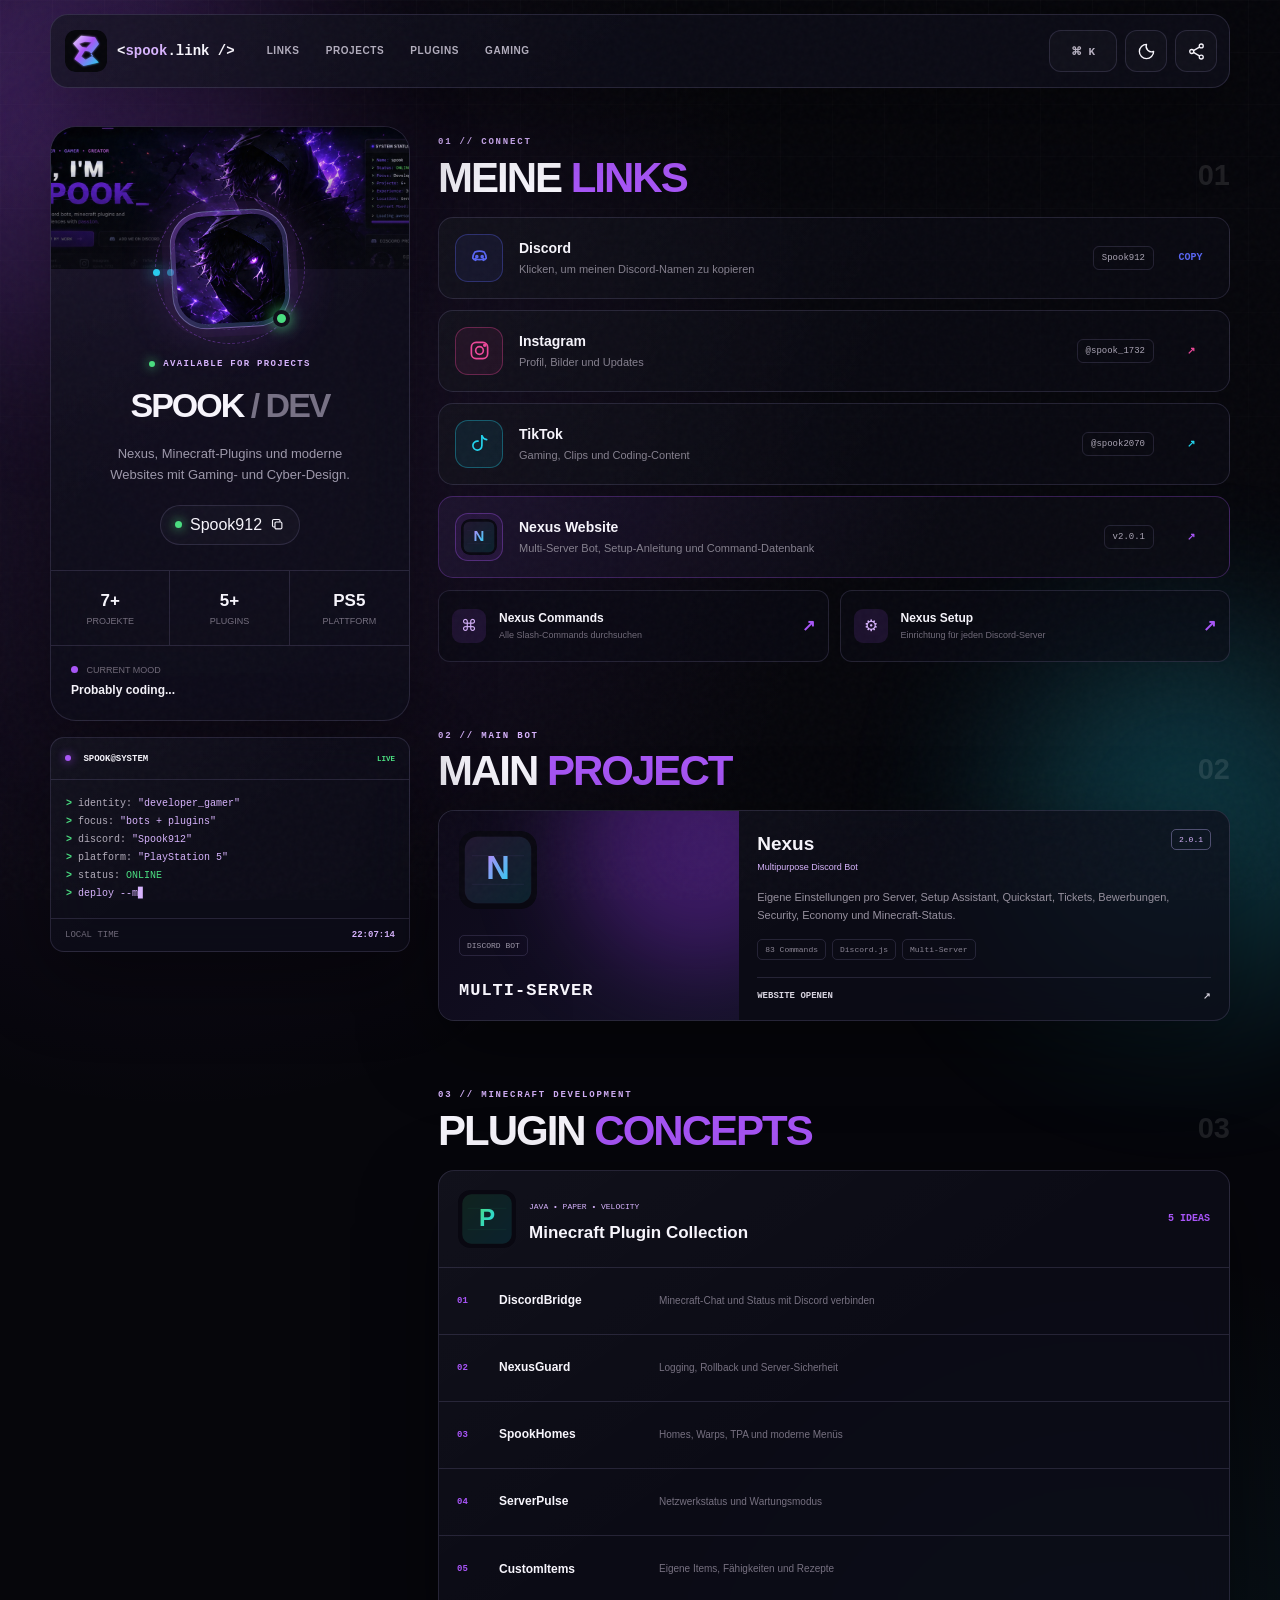
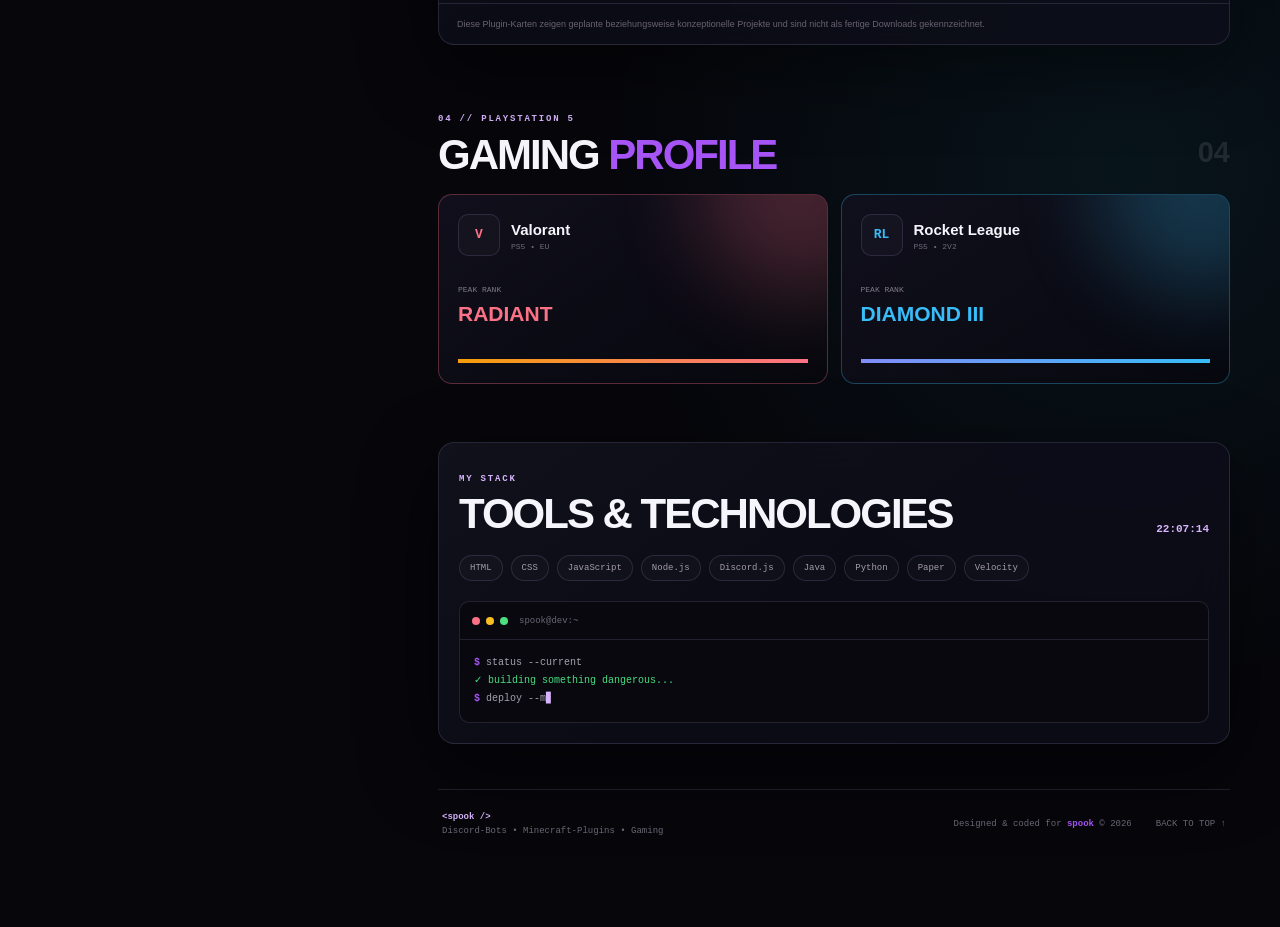
==== commit f34aa559: "Linktree auf Nexus als Main Bot aktualisiert" ====
--- a/index.html
+++ b/index.html
@@ -3,7 +3,7 @@
 <head>
   <meta charset="UTF-8">
   <meta name="viewport" content="width=device-width, initial-scale=1.0">
-  <meta name="description" content="Der offizielle Link-Hub von spook – Discord, Instagram, TikTok, Nexus, Umbra, Minecraft-Plugins und Gaming.">
+  <meta name="description" content="Der offizielle Link-Hub von spook – Discord, Instagram, TikTok, Nexus, Minecraft-Plugins und Gaming.">
   <meta name="author" content="spook">
   <meta name="theme-color" content="#07070c">
 
@@ -98,7 +98,7 @@
         </h1>
 
         <p class="profile-description">
-          Discord-Bots, Minecraft-Plugins und moderne Websites
+          Nexus, Minecraft-Plugins und moderne Websites
           mit Gaming- und Cyber-Design.
         </p>
 
@@ -234,8 +234,8 @@
       <section class="content-section" id="projects">
         <div class="section-heading reveal">
           <div>
-            <span class="section-kicker">02 // SELECTED WORK</span>
-            <h2>FEATURED <strong>PROJECTS</strong></h2>
+            <span class="section-kicker">02 // MAIN BOT</span>
+            <h2>MAIN <strong>PROJECT</strong></h2>
           </div>
           <span class="section-number">02</span>
         </div>
@@ -264,31 +264,7 @@
               </a>
             </div>
           </article>
-
-          <article class="project-card glass reveal tilt-card">
-            <div class="project-visual umbra-visual">
-              <img src="assets/umbra.svg" alt="Umbra Logo">
-              <span>COMMUNITY BOT</span>
-              <strong>SHADOW SYSTEM</strong>
-            </div>
-            <div class="project-body">
-              <div class="project-title">
-                <div><h3>Umbra</h3><p>Gaming Community Bot</p></div>
-                <span class="project-version">BOT</span>
-              </div>
-              <p>
-                Community-, Ticket-, Security- und Automatisierungssysteme
-                in einem dunklen Gaming-Design.
-              </p>
-              <div class="tag-row">
-                <span>Discord.js</span><span>Tickets</span><span>Community</span>
-              </div>
-              <a href="https://spook2000.github.io/Umbra-System/" target="_blank" rel="noopener noreferrer">
-                WEBSITE OPENEN <b>↗</b>
-              </a>
-            </div>
-          </article>
-        </div>
+</div>
       </section>
 
       <section class="content-section" id="plugins">
@@ -420,7 +396,7 @@
 
       <div class="command-results">
         <button type="button" data-target-section="links"><span>01</span><strong>Meine Links</strong><small>CONNECT</small></button>
-        <button type="button" data-target-section="projects"><span>02</span><strong>Projekte</strong><small>NEXUS / UMBRA</small></button>
+        <button type="button" data-target-section="projects"><span>02</span><strong>Projekte</strong><small>NEXUS</small></button>
         <button type="button" data-target-section="plugins"><span>03</span><strong>Plugins</strong><small>MINECRAFT</small></button>
         <button type="button" data-target-section="gaming"><span>04</span><strong>Gaming</strong><small>PS5</small></button>
         <button type="button" data-copy-command><span>DC</span><strong>Discord kopieren</strong><small>Spook912</small></button>
--- a/style.css
+++ b/style.css
@@ -977,14 +977,6 @@
   background: #9333ea;
 }
 
-.umbra-visual {
-  background: linear-gradient(135deg, #090911, #1b0d23);
-}
-
-.umbra-visual::before {
-  background: #ec4899;
-}
-
 .project-visual img {
   position: relative;
   z-index: 1;
@@ -1748,3 +1740,28 @@
     transition-duration: .01ms !important;
   }
 }
+
+
+/* Nexus-only project layout */
+.project-grid {
+  grid-template-columns: 1fr;
+}
+
+.project-card {
+  width: 100%;
+}
+
+@media (min-width: 900px) {
+  .project-card {
+    display: grid;
+    grid-template-columns: minmax(260px, 38%) 1fr;
+  }
+
+  .project-visual {
+    min-height: 100%;
+  }
+
+  .project-body > p {
+    min-height: auto;
+  }
+}
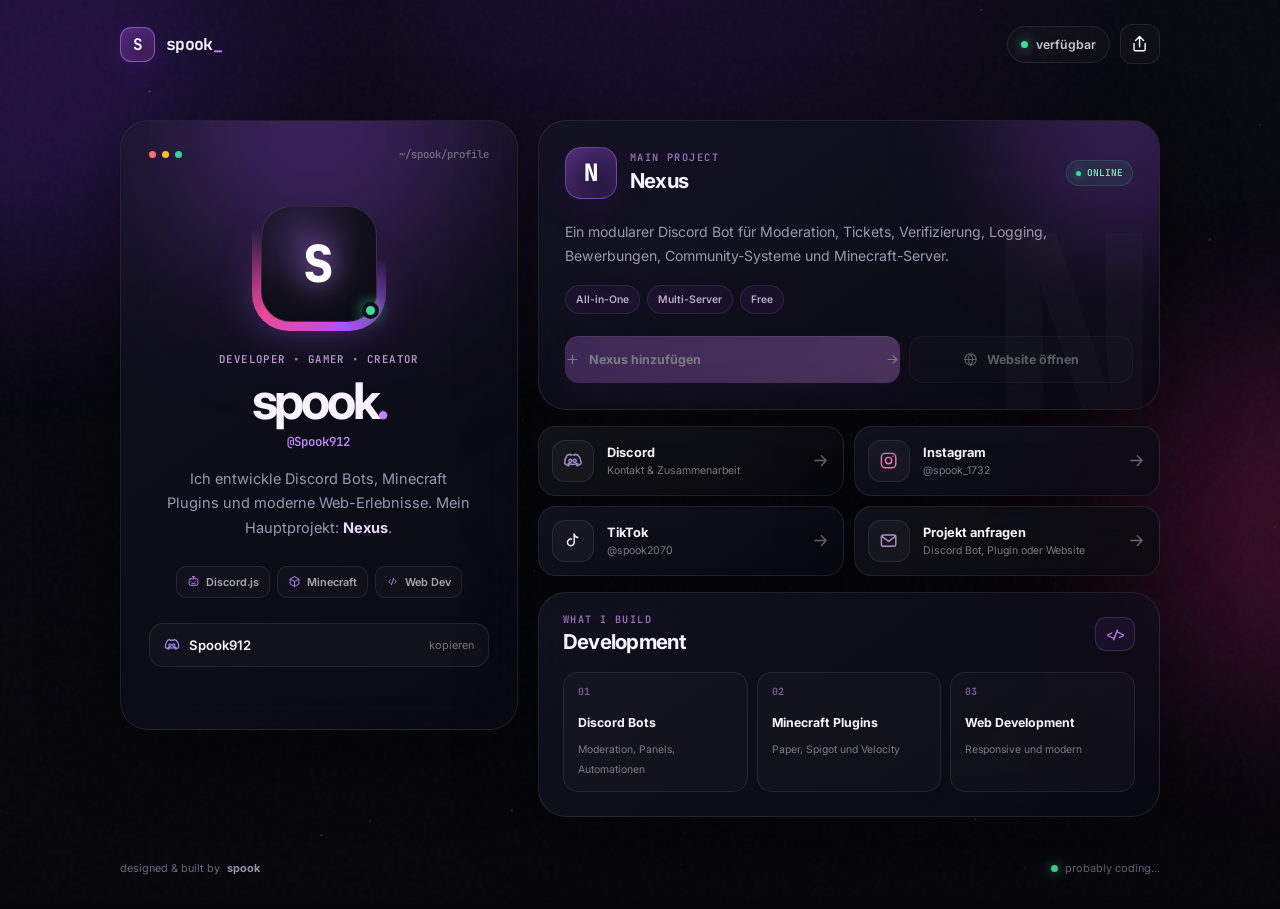
==== commit 4e1ca69b: "Add files via upload" ====
--- a/index.html
+++ b/index.html
@@ -2,411 +2,165 @@
 <html lang="de">
 <head>
   <meta charset="UTF-8">
-  <meta name="viewport" content="width=device-width, initial-scale=1.0">
-  <meta name="description" content="Der offizielle Link-Hub von spook – Discord, Instagram, TikTok, Nexus, Minecraft-Plugins und Gaming.">
-  <meta name="author" content="spook">
-  <meta name="theme-color" content="#07070c">
-
-  <meta property="og:title" content="spook // Developer & Gamer">
-  <meta property="og:description" content="Discord-Bots, Minecraft-Plugins, Socials und Gaming an einem Ort.">
+  <meta name="viewport" content="width=device-width, initial-scale=1.0, viewport-fit=cover">
+  <meta name="theme-color" content="#07070d">
+  <meta name="color-scheme" content="dark">
+  <meta name="description" content="Spook – Discord-Bot-, Minecraft-Plugin- und Web-Entwicklung. Entdecke Nexus und meine Projekte.">
+  <meta name="robots" content="index, follow">
   <meta property="og:type" content="website">
-  <meta property="og:image" content="assets/banner.jpg">
-
-  <title>spook // Link Hub</title>
-
+  <meta property="og:title" content="spook — Developer">
+  <meta property="og:description" content="Discord Bots, Minecraft Plugins und moderne Web-Projekte.">
+  <meta property="og:image" content="assets/preview.svg">
+  <meta property="og:locale" content="de_DE">
+  <title>spook — Developer & Nexus</title>
   <link rel="icon" href="assets/favicon.svg" type="image/svg+xml">
+  <link rel="preconnect" href="https://fonts.googleapis.com">
+  <link rel="preconnect" href="https://fonts.gstatic.com" crossorigin>
+  <link href="https://fonts.googleapis.com/css2?family=Inter:wght@400;500;600;700;800&family=JetBrains+Mono:wght@500;600&display=swap" rel="stylesheet">
   <link rel="stylesheet" href="style.css">
+  <script src="config.js" defer></script>
+  <script src="script.js" defer></script>
 </head>
-
-<body data-theme="void">
-  <div class="boot-screen" id="bootScreen" aria-hidden="true">
-    <div class="boot-card">
-      <img src="assets/favicon.svg" alt="">
-      <p class="boot-title">&lt;SPOOK_LINK_SYSTEM /&gt;</p>
-      <div class="boot-log" id="bootLog"></div>
-      <div class="boot-bar"><span id="bootBar"></span></div>
-      <small>INITIALIZING PROFILE...</small>
-    </div>
-  </div>
-
+<body>
   <div class="noise" aria-hidden="true"></div>
-  <div class="grid-background" aria-hidden="true"></div>
   <div class="aurora aurora-one" aria-hidden="true"></div>
   <div class="aurora aurora-two" aria-hidden="true"></div>
-  <div class="cursor-glow" id="cursorGlow" aria-hidden="true"></div>
-  <div class="particles" id="particles" aria-hidden="true"></div>
-  <div class="scroll-progress" id="scrollProgress" aria-hidden="true"></div>
+  <canvas id="particleCanvas" aria-hidden="true"></canvas>
 
-  <header class="topbar glass">
+  <header class="topbar container">
     <a class="brand" href="#top" aria-label="Zur Startseite">
-      <img src="assets/favicon.svg" alt="">
-      <span>&lt;<strong>spook</strong>.link /&gt;</span>
+      <span class="brand-mark">S</span>
+      <span class="brand-text">spook<span class="brand-caret">_</span></span>
     </a>
 
-    <nav class="desktop-nav" aria-label="Seitennavigation">
-      <a href="#links">LINKS</a>
-      <a href="#projects">PROJECTS</a>
-      <a href="#plugins">PLUGINS</a>
-      <a href="#gaming">GAMING</a>
-    </nav>
-
-    <div class="top-actions">
-      <button class="command-button" id="commandButton" type="button" aria-label="Schnellmenü öffnen">
-        <span>⌘</span> K
-      </button>
-
-      <button class="icon-button" id="themeButton" type="button" aria-label="Farbstil wechseln" title="Farbstil wechseln">
-        <svg viewBox="0 0 24 24" aria-hidden="true">
-          <path d="M12 3a9 9 0 1 0 9 9 7 7 0 0 1-9-9Z"/>
-        </svg>
-      </button>
-
-      <button class="icon-button" id="shareButton" type="button" aria-label="Profil teilen" title="Profil teilen">
-        <svg viewBox="0 0 24 24" aria-hidden="true">
-          <circle cx="18" cy="5" r="2.5"/>
-          <circle cx="6" cy="12" r="2.5"/>
-          <circle cx="18" cy="19" r="2.5"/>
-          <path d="m8.2 10.8 7.5-4.4M8.2 13.2l7.5 4.4"/>
-        </svg>
+    <div class="topbar-actions">
+      <span class="availability"><span class="availability-dot"></span> verfügbar</span>
+      <button class="icon-button" id="shareButton" type="button" aria-label="Seite teilen" title="Seite teilen">
+        <svg aria-hidden="true"><use href="#icon-share"></use></svg>
       </button>
     </div>
   </header>
 
-  <main class="page-shell" id="top">
-    <aside class="profile-column">
-      <article class="profile-card glass reveal tilt-card">
-        <div class="profile-banner">
-          <img src="assets/banner.jpg" alt="Cyber-Banner von spook">
-          <div class="profile-banner-overlay"></div>
+  <main id="top" class="page-shell container">
+    <section class="profile-card glass reveal" aria-labelledby="profileName">
+      <div class="profile-grid"></div>
+      <div class="profile-topline">
+        <div class="window-dots" aria-hidden="true"><span></span><span></span><span></span></div>
+        <span class="terminal-label">~/spook/profile</span>
+      </div>
+
+      <div class="avatar-shell" aria-hidden="true">
+        <div class="avatar-ring"></div>
+        <div class="avatar">S</div>
+        <span class="online-dot"></span>
+      </div>
+
+      <p class="eyebrow"><span>developer</span> • <span>gamer</span> • <span>creator</span></p>
+      <h1 id="profileName">spook<span class="accent-dot">.</span></h1>
+      <p class="profile-handle" id="discordHandle">@Spook912</p>
+      <p class="profile-bio">Ich entwickle Discord Bots, Minecraft Plugins und moderne Web-Erlebnisse. Mein Hauptprojekt: <strong>Nexus</strong>.</p>
+
+      <div class="profile-tags" aria-label="Schwerpunkte">
+        <span><svg aria-hidden="true"><use href="#icon-bot"></use></svg> Discord.js</span>
+        <span><svg aria-hidden="true"><use href="#icon-cube"></use></svg> Minecraft</span>
+        <span><svg aria-hidden="true"><use href="#icon-code"></use></svg> Web Dev</span>
+      </div>
+
+      <button class="copy-user" id="copyDiscord" type="button">
+        <span class="copy-user-left"><svg aria-hidden="true"><use href="#icon-discord"></use></svg> Spook912</span>
+        <span class="copy-label">kopieren</span>
+      </button>
+    </section>
+
+    <section class="links-column" aria-label="Meine Links">
+      <article class="nexus-card glass reveal tilt-card">
+        <div class="nexus-head">
+          <div class="nexus-logo" aria-hidden="true">N</div>
+          <div>
+            <p class="card-kicker">MAIN PROJECT</p>
+            <h2>Nexus</h2>
+          </div>
+          <span class="status-badge"><span></span> ONLINE</span>
         </div>
-
-        <div class="avatar-wrap">
-          <div class="avatar-orbit orbit-one"></div>
-          <div class="avatar-orbit orbit-two"></div>
-          <img src="assets/avatar.jpg" alt="Cyber-Profilbild von spook">
-          <span class="online-dot" title="Online"></span>
+        <p class="nexus-description">Ein modularer Discord Bot für Moderation, Tickets, Verifizierung, Logging, Bewerbungen, Community-Systeme und Minecraft-Server.</p>
+        <div class="nexus-features" aria-label="Nexus Features">
+          <span>All-in-One</span><span>Multi-Server</span><span>Free</span>
         </div>
-
-        <div class="availability">
-          <span></span>
-          AVAILABLE FOR PROJECTS
-        </div>
-
-        <h1>
-          <span class="glitch" data-text="SPOOK">SPOOK</span>
-          <em>/ DEV</em>
-        </h1>
-
-        <p class="profile-description">
-          Nexus, Minecraft-Plugins und moderne Websites
-          mit Gaming- und Cyber-Design.
-        </p>
-
-        <button class="discord-handle copy-discord" type="button">
-          <span class="signal"></span>
-          Spook912
-          <svg viewBox="0 0 24 24" aria-hidden="true">
-            <rect x="8" y="8" width="11" height="11" rx="2"/>
-            <path d="M16 8V6a2 2 0 0 0-2-2H6a2 2 0 0 0-2 2v8a2 2 0 0 0 2 2h2"/>
-          </svg>
-        </button>
-
-        <div class="profile-stats">
-          <div><strong class="counter" data-target="7" data-suffix="+">0+</strong><span>Projekte</span></div>
-          <div><strong class="counter" data-target="5" data-suffix="+">0+</strong><span>Plugins</span></div>
-          <div><strong>PS5</strong><span>Plattform</span></div>
-        </div>
-
-        <div class="profile-status">
-          <span><i></i> Current mood</span>
-          <strong>Probably coding...</strong>
+        <div class="nexus-actions">
+          <a class="primary-button configurable-link" data-link="nexusInvite" href="#">
+            <svg aria-hidden="true"><use href="#icon-plus"></use></svg>
+            Nexus hinzufügen
+            <svg class="button-arrow" aria-hidden="true"><use href="#icon-arrow"></use></svg>
+          </a>
+          <a class="secondary-button configurable-link" data-link="nexusWebsite" href="#">
+            <svg aria-hidden="true"><use href="#icon-globe"></use></svg>
+            Website öffnen
+          </a>
         </div>
       </article>
 
-      <article class="system-card glass reveal">
-        <div class="window-header">
-          <span><i></i> SPOOK@SYSTEM</span>
-          <small>LIVE</small>
+      <div class="link-list">
+        <a class="link-card glass reveal configurable-link" data-link="discord" href="#">
+          <span class="link-icon discord"><svg aria-hidden="true"><use href="#icon-discord"></use></svg></span>
+          <span class="link-copy"><strong>Discord</strong><small>Kontakt & Zusammenarbeit</small></span>
+          <span class="link-arrow"><svg aria-hidden="true"><use href="#icon-arrow"></use></svg></span>
+        </a>
+
+        <a class="link-card glass reveal configurable-link" data-link="instagram" href="#">
+          <span class="link-icon instagram"><svg aria-hidden="true"><use href="#icon-instagram"></use></svg></span>
+          <span class="link-copy"><strong>Instagram</strong><small>@spook_1732</small></span>
+          <span class="link-arrow"><svg aria-hidden="true"><use href="#icon-arrow"></use></svg></span>
+        </a>
+
+        <a class="link-card glass reveal configurable-link" data-link="tiktok" href="#">
+          <span class="link-icon tiktok"><svg aria-hidden="true"><use href="#icon-tiktok"></use></svg></span>
+          <span class="link-copy"><strong>TikTok</strong><small>@spook2070</small></span>
+          <span class="link-arrow"><svg aria-hidden="true"><use href="#icon-arrow"></use></svg></span>
+        </a>
+
+        <a class="link-card glass reveal configurable-link" data-link="email" href="#">
+          <span class="link-icon mail"><svg aria-hidden="true"><use href="#icon-mail"></use></svg></span>
+          <span class="link-copy"><strong>Projekt anfragen</strong><small>Discord Bot, Plugin oder Website</small></span>
+          <span class="link-arrow"><svg aria-hidden="true"><use href="#icon-arrow"></use></svg></span>
+        </a>
+      </div>
+
+      <section class="skills-card glass reveal" aria-labelledby="skillsTitle">
+        <div class="section-heading">
+          <div>
+            <p class="card-kicker">WHAT I BUILD</p>
+            <h2 id="skillsTitle">Development</h2>
+          </div>
+          <span class="code-pill">&lt;/&gt;</span>
         </div>
-
-        <div class="system-body">
-          <p><b>&gt;</b> identity: <span>"developer_gamer"</span></p>
-          <p><b>&gt;</b> focus: <span>"bots + plugins"</span></p>
-          <p><b>&gt;</b> discord: <span>"Spook912"</span></p>
-          <p><b>&gt;</b> platform: <span>"PlayStation 5"</span></p>
-          <p><b>&gt;</b> status: <em>ONLINE</em></p>
-          <p><b>&gt;</b> <span id="typingText"></span><i class="caret">▋</i></p>
-        </div>
-
-        <div class="clock-line">
-          <span>LOCAL TIME</span>
-          <strong id="liveClock">--:--:--</strong>
-        </div>
-      </article>
-    </aside>
-
-    <div class="content-column">
-      <section class="content-section" id="links">
-        <div class="section-heading reveal">
-          <div>
-            <span class="section-kicker">01 // CONNECT</span>
-            <h2>MEINE <strong>LINKS</strong></h2>
-          </div>
-          <span class="section-number">01</span>
-        </div>
-
-        <div class="link-stack">
-          <button class="link-card discord-card copy-discord reveal" type="button" data-accent="discord">
-            <div class="link-icon">
-              <svg viewBox="0 0 24 24" aria-hidden="true">
-                <path d="M7.2 6.3A13 13 0 0 1 12 5.4a13 13 0 0 1 4.8.9c1.3 1.8 2.1 4 2.25 6.3a10.8 10.8 0 0 1-3.1 2.4l-.8-1.1a7.6 7.6 0 0 0 1.25-.7c-2.8 1.3-6 1.3-8.8 0 .4.3.8.5 1.25.7l-.8 1.1a10.8 10.8 0 0 1-3.1-2.4A12 12 0 0 1 7.2 6.3Z"/>
-                <circle cx="9.2" cy="11.1" r="1"/>
-                <circle cx="14.8" cy="11.1" r="1"/>
-              </svg>
-            </div>
-            <div class="link-copy">
-              <strong>Discord</strong>
-              <span>Klicken, um meinen Discord-Namen zu kopieren</span>
-            </div>
-            <span class="link-tag">Spook912</span>
-            <span class="link-arrow">COPY</span>
-          </button>
-
-          <a class="link-card reveal" href="https://www.instagram.com/spook_1732/" target="_blank" rel="noopener noreferrer" data-accent="instagram">
-            <div class="link-icon">
-              <svg viewBox="0 0 24 24" aria-hidden="true">
-                <rect x="3.5" y="3.5" width="17" height="17" rx="5"/>
-                <circle cx="12" cy="12" r="4"/>
-                <circle cx="17.5" cy="6.5" r="1"/>
-              </svg>
-            </div>
-            <div class="link-copy">
-              <strong>Instagram</strong>
-              <span>Profil, Bilder und Updates</span>
-            </div>
-            <span class="link-tag">@spook_1732</span>
-            <span class="link-arrow">↗</span>
-          </a>
-
-          <a class="link-card reveal" href="https://www.tiktok.com/@spook2070" target="_blank" rel="noopener noreferrer" data-accent="tiktok">
-            <div class="link-icon">
-              <svg viewBox="0 0 24 24" aria-hidden="true">
-                <path d="M14.5 4v10.2a4.7 4.7 0 1 1-4-4.65"/>
-                <path d="M14.5 4c1.05 2.35 2.65 3.65 5 3.9"/>
-              </svg>
-            </div>
-            <div class="link-copy">
-              <strong>TikTok</strong>
-              <span>Gaming, Clips und Coding-Content</span>
-            </div>
-            <span class="link-tag">@spook2070</span>
-            <span class="link-arrow">↗</span>
-          </a>
-
-          <a class="link-card featured reveal" href="https://spook2000.github.io/nexus/" target="_blank" rel="noopener noreferrer" data-accent="nexus">
-            <div class="link-icon image-icon">
-              <img src="assets/nexus.svg" alt="">
-            </div>
-            <div class="link-copy">
-              <strong>Nexus Website</strong>
-              <span>Multi-Server Bot, Setup-Anleitung und Command-Datenbank</span>
-            </div>
-            <span class="link-tag">v2.0.1</span>
-            <span class="link-arrow">↗</span>
-          </a>
-        </div>
-
-        <div class="quick-grid">
-          <a class="quick-card reveal" href="https://spook2000.github.io/nexus/commands.html" target="_blank" rel="noopener noreferrer">
-            <span>⌘</span>
-            <div><strong>Nexus Commands</strong><small>Alle Slash-Commands durchsuchen</small></div>
-            <b>↗</b>
-          </a>
-
-          <a class="quick-card reveal" href="https://spook2000.github.io/nexus/setup.html" target="_blank" rel="noopener noreferrer">
-            <span>⚙</span>
-            <div><strong>Nexus Setup</strong><small>Einrichtung für jeden Discord-Server</small></div>
-            <b>↗</b>
-          </a>
+        <div class="skill-grid">
+          <div class="skill-item"><span class="skill-number">01</span><strong>Discord Bots</strong><small>Moderation, Panels, Automationen</small></div>
+          <div class="skill-item"><span class="skill-number">02</span><strong>Minecraft Plugins</strong><small>Paper, Spigot und Velocity</small></div>
+          <div class="skill-item"><span class="skill-number">03</span><strong>Web Development</strong><small>Responsive und modern</small></div>
         </div>
       </section>
-
-      <section class="content-section" id="projects">
-        <div class="section-heading reveal">
-          <div>
-            <span class="section-kicker">02 // MAIN BOT</span>
-            <h2>MAIN <strong>PROJECT</strong></h2>
-          </div>
-          <span class="section-number">02</span>
-        </div>
-
-        <div class="project-grid">
-          <article class="project-card glass reveal tilt-card">
-            <div class="project-visual nexus-visual">
-              <img src="assets/nexus.svg" alt="Nexus Logo">
-              <span>DISCORD BOT</span>
-              <strong>MULTI-SERVER</strong>
-            </div>
-            <div class="project-body">
-              <div class="project-title">
-                <div><h3>Nexus</h3><p>Multipurpose Discord Bot</p></div>
-                <span class="project-version">2.0.1</span>
-              </div>
-              <p>
-                Eigene Einstellungen pro Server, Setup Assistant, Quickstart,
-                Tickets, Bewerbungen, Security, Economy und Minecraft-Status.
-              </p>
-              <div class="tag-row">
-                <span>83 Commands</span><span>Discord.js</span><span>Multi-Server</span>
-              </div>
-              <a href="https://spook2000.github.io/nexus/" target="_blank" rel="noopener noreferrer">
-                WEBSITE OPENEN <b>↗</b>
-              </a>
-            </div>
-          </article>
-</div>
-      </section>
-
-      <section class="content-section" id="plugins">
-        <div class="section-heading reveal">
-          <div>
-            <span class="section-kicker">03 // MINECRAFT DEVELOPMENT</span>
-            <h2>PLUGIN <strong>CONCEPTS</strong></h2>
-          </div>
-          <span class="section-number">03</span>
-        </div>
-
-        <div class="plugin-panel glass reveal">
-          <div class="plugin-panel-head">
-            <img src="assets/plugins.svg" alt="">
-            <div>
-              <span>JAVA • PAPER • VELOCITY</span>
-              <h3>Minecraft Plugin Collection</h3>
-            </div>
-            <strong>5 IDEAS</strong>
-          </div>
-
-          <div class="plugin-list">
-            <div><span>01</span><strong>DiscordBridge</strong><small>Minecraft-Chat und Status mit Discord verbinden</small></div>
-            <div><span>02</span><strong>NexusGuard</strong><small>Logging, Rollback und Server-Sicherheit</small></div>
-            <div><span>03</span><strong>SpookHomes</strong><small>Homes, Warps, TPA und moderne Menüs</small></div>
-            <div><span>04</span><strong>ServerPulse</strong><small>Netzwerkstatus und Wartungsmodus</small></div>
-            <div><span>05</span><strong>CustomItems</strong><small>Eigene Items, Fähigkeiten und Rezepte</small></div>
-          </div>
-
-          <p class="concept-note">
-            Diese Plugin-Karten zeigen geplante beziehungsweise konzeptionelle Projekte und sind nicht als fertige Downloads gekennzeichnet.
-          </p>
-        </div>
-      </section>
-
-      <section class="content-section" id="gaming">
-        <div class="section-heading reveal">
-          <div>
-            <span class="section-kicker">04 // PLAYSTATION 5</span>
-            <h2>GAMING <strong>PROFILE</strong></h2>
-          </div>
-          <span class="section-number">04</span>
-        </div>
-
-        <div class="gaming-grid">
-          <article class="game-card valorant reveal">
-            <div class="game-top">
-              <span class="game-mark">V</span>
-              <div><h3>Valorant</h3><p>PS5 • EU</p></div>
-            </div>
-            <div class="rank-data">
-              <span>PEAK RANK</span>
-              <strong>RADIANT</strong>
-            </div>
-            <div class="rank-line"><i></i></div>
-          </article>
-
-          <article class="game-card rocket reveal">
-            <div class="game-top">
-              <span class="game-mark">RL</span>
-              <div><h3>Rocket League</h3><p>PS5 • 2V2</p></div>
-            </div>
-            <div class="rank-data">
-              <span>PEAK RANK</span>
-              <strong>DIAMOND III</strong>
-            </div>
-            <div class="rank-line"><i></i></div>
-          </article>
-        </div>
-      </section>
-
-      <section class="stack-panel glass reveal">
-        <div class="stack-head">
-          <div>
-            <span class="section-kicker">MY STACK</span>
-            <h2>TOOLS & TECHNOLOGIES</h2>
-          </div>
-          <span class="live-clock-mobile" id="liveClockMobile">--:--:--</span>
-        </div>
-
-        <div class="tech-list">
-          <span>HTML</span><span>CSS</span><span>JavaScript</span>
-          <span>Node.js</span><span>Discord.js</span><span>Java</span>
-          <span>Python</span><span>Paper</span><span>Velocity</span>
-        </div>
-
-        <div class="terminal">
-          <div class="terminal-top">
-            <span></span><span></span><span></span>
-            <p>spook@dev:~</p>
-          </div>
-          <div class="terminal-body">
-            <p><b>$</b> status --current</p>
-            <p class="terminal-success">✓ building something dangerous...</p>
-            <p><b>$</b> <span id="typingTextMobile"></span><i class="caret">▋</i></p>
-          </div>
-        </div>
-      </section>
-
-      <footer class="footer reveal">
-        <div>
-          <strong>&lt;spook /&gt;</strong>
-          <p>Discord-Bots • Minecraft-Plugins • Gaming</p>
-        </div>
-
-        <p>Designed & coded for <strong>spook</strong> © <span id="year"></span></p>
-
-        <a href="#top">BACK TO TOP ↑</a>
-      </footer>
-    </div>
+    </section>
   </main>
 
-  <button class="back-top" id="backTop" type="button" aria-label="Nach oben scrollen">↑</button>
+  <footer class="footer container">
+    <p>designed & built by <strong>spook</strong></p>
+    <p><span class="footer-dot"></span> probably coding...</p>
+  </footer>
 
-  <div class="toast" id="toast" role="status" aria-live="polite">
-    <span>✓</span>
-    <p id="toastText">Kopiert</p>
-  </div>
+  <div class="toast" id="toast" role="status" aria-live="polite"></div>
 
-  <div class="command-palette" id="commandPalette" aria-hidden="true">
-    <div class="command-backdrop" data-close-command></div>
-
-    <div class="command-dialog">
-      <div class="command-search">
-        <span>⌕</span>
-        <input id="commandInput" type="text" placeholder="Suche nach einem Bereich..." autocomplete="off">
-        <kbd>ESC</kbd>
-      </div>
-
-      <div class="command-results">
-        <button type="button" data-target-section="links"><span>01</span><strong>Meine Links</strong><small>CONNECT</small></button>
-        <button type="button" data-target-section="projects"><span>02</span><strong>Projekte</strong><small>NEXUS</small></button>
-        <button type="button" data-target-section="plugins"><span>03</span><strong>Plugins</strong><small>MINECRAFT</small></button>
-        <button type="button" data-target-section="gaming"><span>04</span><strong>Gaming</strong><small>PS5</small></button>
-        <button type="button" data-copy-command><span>DC</span><strong>Discord kopieren</strong><small>Spook912</small></button>
-        <a href="https://spook2000.github.io/nexus/" target="_blank" rel="noopener noreferrer">
-          <span>NX</span><strong>Nexus Website</strong><small>OPEN ↗</small>
-        </a>
-      </div>
-    </div>
-  </div>
-
-  <script src="script.js"></script>
+  <svg class="svg-sprite" aria-hidden="true">
+    <symbol id="icon-share" viewBox="0 0 24 24"><path d="M12 16V3m0 0 5 5m-5-5L7 8M5 12v7a2 2 0 0 0 2 2h10a2 2 0 0 0 2-2v-7"/></symbol>
+    <symbol id="icon-bot" viewBox="0 0 24 24"><rect x="4" y="7" width="16" height="12" rx="3"/><path d="M9 12h.01M15 12h.01M9 16h6M12 7V3m-2 0h4"/></symbol>
+    <symbol id="icon-cube" viewBox="0 0 24 24"><path d="m12 3 8 4.5v9L12 21l-8-4.5v-9L12 3Z"/><path d="m4 7.5 8 4.5 8-4.5M12 12v9"/></symbol>
+    <symbol id="icon-code" viewBox="0 0 24 24"><path d="m8 9-3 3 3 3m8-6 3 3-3 3m-2-9-4 12"/></symbol>
+    <symbol id="icon-discord" viewBox="0 0 24 24"><path d="M18.9 5.3A16 16 0 0 0 15 4l-.5 1.1a14.5 14.5 0 0 0-5 0L9 4a16 16 0 0 0-3.9 1.3C2.6 9 1.9 12.5 2.2 16a16 16 0 0 0 4.8 2.5l1.2-1.7a10 10 0 0 1-1.9-.9l.5-.4c3.6 1.7 7.5 1.7 11.1 0l.5.4c-.6.4-1.3.7-1.9.9l1.2 1.7a16 16 0 0 0 4.8-2.5c.4-4.1-.7-7.5-3.6-10.7Z"/><path d="M9.2 14.3c-1 0-1.8-.9-1.8-2s.8-2 1.8-2 1.8.9 1.8 2-.8 2-1.8 2Zm5.6 0c-1 0-1.8-.9-1.8-2s.8-2 1.8-2 1.8.9 1.8 2-.8 2-1.8 2Z"/></symbol>
+    <symbol id="icon-plus" viewBox="0 0 24 24"><path d="M12 5v14M5 12h14"/></symbol>
+    <symbol id="icon-arrow" viewBox="0 0 24 24"><path d="M5 12h14m-6-6 6 6-6 6"/></symbol>
+    <symbol id="icon-globe" viewBox="0 0 24 24"><circle cx="12" cy="12" r="9"/><path d="M3 12h18M12 3c2.2 2.5 3.3 5.5 3.3 9S14.2 18.5 12 21c-2.2-2.5-3.3-5.5-3.3-9S9.8 5.5 12 3Z"/></symbol>
+    <symbol id="icon-instagram" viewBox="0 0 24 24"><rect x="3" y="3" width="18" height="18" rx="5"/><circle cx="12" cy="12" r="4"/><path d="M17.5 6.5h.01"/></symbol>
+    <symbol id="icon-tiktok" viewBox="0 0 24 24"><path d="M14 4v10.2a4.2 4.2 0 1 1-3.4-4.1"/><path d="M14 4c.7 2.3 2.2 3.8 4.5 4.2"/></symbol>
+    <symbol id="icon-mail" viewBox="0 0 24 24"><rect x="3" y="5" width="18" height="14" rx="2"/><path d="m4 7 8 6 8-6"/></symbol>
+  </svg>
 </body>
 </html>
--- a/style.css
+++ b/style.css
@@ -1,1767 +1,178 @@
 :root {
-  --bg: #06060b;
-  --bg-soft: #0b0b13;
-  --panel: rgba(14, 14, 25, .76);
-  --panel-strong: rgba(17, 17, 30, .94);
-  --text: #f7f5fc;
-  --muted: #9d98aa;
-  --stroke: rgba(196, 181, 253, .14);
-  --stroke-strong: rgba(196, 181, 253, .36);
-  --accent: #a855f7;
-  --accent-2: #d8b4fe;
-  --accent-rgb: 168, 85, 247;
-  --cyan: #22d3ee;
-  --success: #4ade80;
-  --danger: #fb7185;
-  --shadow: 0 24px 80px rgba(0, 0, 0, .45);
-  --radius: 18px;
-  --radius-large: 26px;
-  --ease: cubic-bezier(.2,.8,.2,1);
+  --bg: #07070d;
+  --bg-soft: #0c0c16;
+  --surface: rgba(16, 16, 29, 0.72);
+  --surface-strong: rgba(20, 20, 36, 0.92);
+  --border: rgba(255, 255, 255, 0.085);
+  --border-hover: rgba(170, 92, 255, 0.45);
+  --text: #f7f4ff;
+  --muted: #9d98ad;
+  --purple: #a855f7;
+  --purple-bright: #c084fc;
+  --pink: #ec4899;
+  --green: #3ddc97;
+  --shadow: 0 24px 80px rgba(0, 0, 0, 0.38);
+  --radius-xl: 28px;
+  --radius-lg: 22px;
+  --radius-md: 16px;
+  --container: 1040px;
 }
 
-body[data-theme="blood"] {
-  --accent: #ef4444;
-  --accent-2: #fda4af;
-  --accent-rgb: 239, 68, 68;
-  --cyan: #fb923c;
-  --stroke: rgba(251, 113, 133, .15);
-  --stroke-strong: rgba(251, 113, 133, .38);
+* { box-sizing: border-box; }
+html { scroll-behavior: smooth; }
+body {
+  margin: 0;
+  min-height: 100vh;
+  overflow-x: hidden;
+  background:
+    radial-gradient(circle at 50% -10%, rgba(114, 44, 200, 0.18), transparent 42%),
+    linear-gradient(180deg, #08080f 0%, #06060b 100%);
+  color: var(--text);
+  font-family: "Inter", system-ui, sans-serif;
+  -webkit-font-smoothing: antialiased;
 }
 
-body[data-theme="ice"] {
-  --accent: #0ea5e9;
-  --accent-2: #a5f3fc;
-  --accent-rgb: 14, 165, 233;
-  --cyan: #818cf8;
-  --stroke: rgba(56, 189, 248, .16);
-  --stroke-strong: rgba(56, 189, 248, .4);
+button, a { font: inherit; }
+a { color: inherit; text-decoration: none; }
+button { color: inherit; }
+svg { width: 1.2em; height: 1.2em; fill: none; stroke: currentColor; stroke-width: 1.8; stroke-linecap: round; stroke-linejoin: round; }
+.container { width: min(calc(100% - 32px), var(--container)); margin-inline: auto; }
+.svg-sprite { position: absolute; width: 0; height: 0; overflow: hidden; }
+
+.noise {
+  position: fixed; inset: 0; pointer-events: none; z-index: -1; opacity: .035;
+  background-image: url("data:image/svg+xml,%3Csvg viewBox='0 0 180 180' xmlns='http://www.w3.org/2000/svg'%3E%3Cfilter id='n'%3E%3CfeTurbulence type='fractalNoise' baseFrequency='.9' numOctaves='4' stitchTiles='stitch'/%3E%3C/filter%3E%3Crect width='100%25' height='100%25' filter='url(%23n)' opacity='.7'/%3E%3C/svg%3E");
+}
+.aurora { position: fixed; z-index: -2; border-radius: 999px; filter: blur(80px); opacity: .22; pointer-events: none; }
+.aurora-one { width: 420px; height: 420px; background: #7c3aed; top: -140px; left: -170px; animation: driftOne 16s ease-in-out infinite alternate; }
+.aurora-two { width: 360px; height: 360px; background: #db2777; right: -190px; top: 38%; animation: driftTwo 18s ease-in-out infinite alternate; }
+#particleCanvas { position: fixed; inset: 0; width: 100%; height: 100%; z-index: -1; pointer-events: none; opacity: .48; }
+
+.topbar { height: 88px; display: flex; align-items: center; justify-content: space-between; }
+.brand { display: inline-flex; align-items: center; gap: 11px; font-family: "JetBrains Mono", monospace; font-weight: 700; letter-spacing: -.04em; }
+.brand-mark { display: grid; place-items: center; width: 35px; height: 35px; border: 1px solid rgba(192,132,252,.55); border-radius: 11px; background: linear-gradient(145deg, rgba(168,85,247,.3), rgba(236,72,153,.12)); box-shadow: inset 0 0 18px rgba(168,85,247,.16), 0 8px 25px rgba(90,30,160,.25); }
+.brand-text { font-size: 1.03rem; }
+.brand-caret { color: var(--purple-bright); animation: blink 1.1s steps(1) infinite; }
+.topbar-actions { display: flex; align-items: center; gap: 10px; }
+.availability { display: inline-flex; align-items: center; gap: 8px; padding: 10px 13px; border: 1px solid var(--border); background: rgba(255,255,255,.025); border-radius: 999px; color: #c9c5d1; font-size: .77rem; font-weight: 600; }
+.availability-dot, .footer-dot { width: 7px; height: 7px; border-radius: 50%; background: var(--green); box-shadow: 0 0 12px rgba(61,220,151,.8); }
+.icon-button { display: grid; place-items: center; width: 40px; height: 40px; border: 1px solid var(--border); border-radius: 12px; background: rgba(255,255,255,.025); cursor: pointer; transition: .25s ease; }
+.icon-button:hover { border-color: var(--border-hover); background: rgba(168,85,247,.08); transform: translateY(-2px); }
+
+.page-shell { display: grid; grid-template-columns: minmax(280px, .78fr) minmax(0, 1.22fr); gap: 20px; align-items: start; padding: 32px 0 28px; }
+.glass { border: 1px solid var(--border); background: linear-gradient(145deg, rgba(20,20,35,.82), rgba(10,10,20,.72)); box-shadow: var(--shadow); backdrop-filter: blur(22px); -webkit-backdrop-filter: blur(22px); }
+.profile-card { position: sticky; top: 20px; overflow: hidden; min-height: 610px; padding: 28px; border-radius: var(--radius-xl); text-align: center; }
+.profile-grid { position: absolute; inset: 0; opacity: .24; pointer-events: none; background-image: linear-gradient(rgba(255,255,255,.035) 1px, transparent 1px), linear-gradient(90deg, rgba(255,255,255,.035) 1px, transparent 1px); background-size: 30px 30px; mask-image: linear-gradient(to bottom, black, transparent 64%); }
+.profile-card::before { content: ""; position: absolute; width: 300px; height: 300px; top: -140px; left: 50%; translate: -50% 0; border-radius: 50%; background: rgba(168,85,247,.28); filter: blur(70px); }
+.profile-topline { position: relative; display: flex; align-items: center; justify-content: space-between; margin-bottom: 42px; }
+.window-dots { display: flex; gap: 6px; }
+.window-dots span { width: 7px; height: 7px; border-radius: 50%; background: rgba(255,255,255,.22); }
+.window-dots span:first-child { background: #f87171; }.window-dots span:nth-child(2) { background: #fbbf24; }.window-dots span:nth-child(3) { background: #34d399; }
+.terminal-label { font: 500 .67rem/1 "JetBrains Mono", monospace; color: #747080; }
+.avatar-shell { position: relative; width: 124px; height: 124px; margin: 0 auto 25px; }
+.avatar-ring { position: absolute; inset: -5px; border-radius: 37px; background: conic-gradient(from 30deg, transparent 0 15%, var(--purple) 35%, var(--pink) 55%, transparent 75%); filter: drop-shadow(0 0 17px rgba(168,85,247,.35)); animation: slowSpin 9s linear infinite; }
+.avatar { position: absolute; inset: 4px; display: grid; place-items: center; border: 1px solid rgba(255,255,255,.12); border-radius: 30px; background: radial-gradient(circle at 35% 25%, #31234b, #11101b 55%, #09090f); font: 800 3.2rem/1 "JetBrains Mono", monospace; color: white; text-shadow: 0 0 28px rgba(192,132,252,.85); }
+.online-dot { position: absolute; right: 2px; bottom: 7px; width: 17px; height: 17px; border: 4px solid #11101c; border-radius: 50%; background: var(--green); box-shadow: 0 0 14px rgba(61,220,151,.7); }
+.eyebrow { margin: 0 0 9px; color: #8f899c; font: 600 .67rem/1.5 "JetBrains Mono", monospace; letter-spacing: .13em; text-transform: uppercase; }
+.eyebrow span { color: #b89cca; }
+h1 { margin: 0; font-size: clamp(2.35rem, 5vw, 3.15rem); letter-spacing: -.065em; line-height: 1; }
+.accent-dot { color: var(--purple-bright); }
+.profile-handle { margin: 10px 0 18px; color: var(--purple-bright); font: 600 .78rem/1 "JetBrains Mono", monospace; }
+.profile-bio { max-width: 310px; margin: 0 auto; color: var(--muted); font-size: .91rem; line-height: 1.7; }
+.profile-bio strong { color: #e8d8fb; }
+.profile-tags { display: flex; flex-wrap: wrap; justify-content: center; gap: 7px; margin: 25px 0; }
+.profile-tags span { display: inline-flex; align-items: center; gap: 6px; padding: 8px 10px; border: 1px solid var(--border); border-radius: 10px; background: rgba(255,255,255,.025); color: #aaa5b3; font-size: .68rem; font-weight: 600; }
+.profile-tags svg { color: #bc81f1; }
+.copy-user { width: 100%; display: flex; align-items: center; justify-content: space-between; padding: 13px 14px; border: 1px solid var(--border); border-radius: 14px; background: rgba(255,255,255,.027); cursor: pointer; transition: .22s ease; }
+.copy-user:hover { border-color: var(--border-hover); background: rgba(168,85,247,.075); }
+.copy-user-left { display: flex; align-items: center; gap: 9px; font-weight: 600; font-size: .82rem; }
+.copy-user-left svg { color: #a78bfa; }
+.copy-label { color: #777181; font-size: .68rem; }
+
+.links-column { display: grid; gap: 16px; }
+.nexus-card, .skills-card { position: relative; overflow: hidden; border-radius: var(--radius-xl); padding: 26px; }
+.nexus-card::before { content: ""; position: absolute; width: 260px; height: 260px; right: -95px; top: -130px; border-radius: 50%; background: rgba(168,85,247,.24); filter: blur(55px); pointer-events: none; }
+.nexus-card::after { content: "N"; position: absolute; right: -2px; bottom: -74px; color: rgba(255,255,255,.018); font: 800 18rem/1 "JetBrains Mono", monospace; pointer-events: none; }
+.nexus-head { position: relative; display: flex; align-items: center; gap: 13px; z-index: 1; }
+.nexus-logo { display: grid; place-items: center; width: 52px; height: 52px; border: 1px solid rgba(192,132,252,.4); border-radius: 16px; background: linear-gradient(145deg, rgba(168,85,247,.36), rgba(76,29,149,.15)); color: white; font: 800 1.5rem/1 "JetBrains Mono", monospace; box-shadow: inset 0 0 22px rgba(168,85,247,.18), 0 10px 30px rgba(80,25,140,.2); }
+.card-kicker { margin: 0 0 4px; color: #9a70bc; font: 600 .64rem/1 "JetBrains Mono", monospace; letter-spacing: .14em; }
+h2 { margin: 0; font-size: 1.28rem; letter-spacing: -.035em; }
+.status-badge { margin-left: auto; display: inline-flex; align-items: center; gap: 6px; padding: 7px 9px; border: 1px solid rgba(61,220,151,.18); border-radius: 999px; background: rgba(61,220,151,.07); color: #7ee9b7; font: 600 .59rem/1 "JetBrains Mono", monospace; }
+.status-badge span { width: 5px; height: 5px; border-radius: 50%; background: var(--green); box-shadow: 0 0 10px rgba(61,220,151,.9); }
+.nexus-description { position: relative; z-index: 1; max-width: 600px; margin: 21px 0 17px; color: var(--muted); font-size: .88rem; line-height: 1.7; }
+.nexus-features { position: relative; z-index: 1; display: flex; flex-wrap: wrap; gap: 7px; margin-bottom: 22px; }
+.nexus-features span { padding: 7px 10px; border: 1px solid rgba(192,132,252,.14); border-radius: 999px; background: rgba(168,85,247,.06); color: #bda7cc; font-size: .65rem; font-weight: 600; }
+.nexus-actions { position: relative; z-index: 1; display: grid; grid-template-columns: 1.2fr .8fr; gap: 9px; }
+.primary-button, .secondary-button { min-height: 47px; display: flex; align-items: center; justify-content: center; gap: 9px; border-radius: 14px; font-size: .78rem; font-weight: 700; transition: .24s ease; }
+.primary-button { background: linear-gradient(115deg, #8b3fd1, #b454e8); color: white; box-shadow: 0 12px 28px rgba(126,54,184,.24), inset 0 1px rgba(255,255,255,.18); }
+.primary-button:hover { transform: translateY(-2px); box-shadow: 0 17px 35px rgba(126,54,184,.34), inset 0 1px rgba(255,255,255,.18); }
+.secondary-button { border: 1px solid var(--border); background: rgba(255,255,255,.035); color: #c1bdc8; }
+.secondary-button:hover { transform: translateY(-2px); border-color: var(--border-hover); background: rgba(168,85,247,.08); }
+.button-arrow { margin-left: auto; }
+
+.link-list { display: grid; grid-template-columns: 1fr 1fr; gap: 10px; }
+.link-card { display: grid; grid-template-columns: auto minmax(0,1fr) auto; align-items: center; gap: 13px; padding: 13px; border-radius: 18px; transition: .24s cubic-bezier(.2,.8,.2,1); }
+.link-card:hover { transform: translateY(-3px); border-color: var(--border-hover); background: linear-gradient(145deg, rgba(30,23,46,.9), rgba(13,12,22,.84)); }
+.link-icon { display: grid; place-items: center; width: 42px; height: 42px; border: 1px solid var(--border); border-radius: 13px; background: rgba(255,255,255,.035); }
+.link-icon.discord { color: #a78bfa; }.link-icon.instagram { color: #f472b6; }.link-icon.tiktok { color: #f3f4f6; }.link-icon.mail { color: #c084fc; }
+.link-copy { min-width: 0; display: grid; gap: 4px; }
+.link-copy strong { font-size: .8rem; }
+.link-copy small { overflow: hidden; color: #817b8a; font-size: .66rem; text-overflow: ellipsis; white-space: nowrap; }
+.link-arrow { display: grid; place-items: center; color: #6c6674; transition: .24s ease; }
+.link-card:hover .link-arrow { color: var(--purple-bright); transform: translateX(2px); }
+
+.skills-card { padding: 22px 24px 24px; }
+.section-heading { display: flex; align-items: center; justify-content: space-between; margin-bottom: 18px; }
+.code-pill { display: grid; place-items: center; width: 40px; height: 34px; border: 1px solid rgba(192,132,252,.2); border-radius: 11px; background: rgba(168,85,247,.07); color: var(--purple-bright); font: 600 .71rem/1 "JetBrains Mono", monospace; }
+.skill-grid { display: grid; grid-template-columns: repeat(3, 1fr); gap: 9px; }
+.skill-item { min-height: 116px; padding: 14px; border: 1px solid var(--border); border-radius: 15px; background: rgba(255,255,255,.023); }
+.skill-number { display: block; margin-bottom: 18px; color: #7f5d9a; font: 600 .62rem/1 "JetBrains Mono", monospace; }
+.skill-item strong { display: block; margin-bottom: 7px; font-size: .77rem; }
+.skill-item small { color: #7f7987; font-size: .65rem; line-height: 1.45; }
+
+.footer { display: flex; align-items: center; justify-content: space-between; padding: 16px 0 34px; color: #6f6978; font-size: .68rem; }
+.footer p { display: flex; align-items: center; gap: 7px; margin: 0; }
+.footer strong { color: #9993a2; }
+.toast { position: fixed; left: 50%; bottom: 25px; z-index: 20; translate: -50% 20px; padding: 11px 15px; border: 1px solid rgba(192,132,252,.24); border-radius: 12px; background: rgba(17,15,27,.94); box-shadow: 0 18px 50px rgba(0,0,0,.38); color: #ded7e7; font-size: .74rem; opacity: 0; pointer-events: none; transition: .25s ease; }
+.toast.show { opacity: 1; translate: -50% 0; }
+.disabled-link { opacity: .45; cursor: not-allowed; filter: saturate(.55); }
+.disabled-link:hover { transform: none; border-color: var(--border); }
+.reveal { opacity: 0; transform: translateY(16px); transition: opacity .65s ease, transform .65s ease; }
+.reveal.visible { opacity: 1; transform: translateY(0); }
+
+@keyframes blink { 50% { opacity: 0; } }
+@keyframes slowSpin { to { transform: rotate(360deg); } }
+@keyframes driftOne { to { transform: translate(80px, 70px) scale(1.1); } }
+@keyframes driftTwo { to { transform: translate(-80px, -45px) scale(.92); } }
+
+@media (max-width: 820px) {
+  .topbar { height: 74px; }
+  .page-shell { grid-template-columns: 1fr; padding-top: 20px; }
+  .profile-card { position: relative; top: auto; min-height: auto; }
+  .link-list { grid-template-columns: 1fr 1fr; }
 }
 
-* {
-  box-sizing: border-box;
-  margin: 0;
-  padding: 0;
-}
-
-html {
-  scroll-behavior: smooth;
-  scroll-padding-top: 110px;
-}
-
-body {
-  min-height: 100vh;
-  overflow-x: hidden;
-  color: var(--text);
-  background:
-    radial-gradient(circle at 14% 18%, rgba(var(--accent-rgb), .13), transparent 28%),
-    radial-gradient(circle at 88% 70%, rgba(34, 211, 238, .07), transparent 25%),
-    var(--bg);
-  font-family: Inter, "Segoe UI", Arial, sans-serif;
-  line-height: 1.6;
-}
-
-body.locked {
-  overflow: hidden;
-}
-
-a {
-  color: inherit;
-  text-decoration: none;
-}
-
-button,
-input {
-  font: inherit;
-}
-
-button {
-  color: inherit;
-  cursor: pointer;
-}
-
-img {
-  display: block;
-  max-width: 100%;
-}
-
-::selection {
-  color: white;
-  background: var(--accent);
-}
-
-:focus-visible {
-  outline: 2px solid var(--accent-2);
-  outline-offset: 4px;
-}
-
-.noise {
-  position: fixed;
-  inset: 0;
-  z-index: 9998;
-  pointer-events: none;
-  opacity: .032;
-  background-image: url("data:image/svg+xml,%3Csvg viewBox='0 0 180 180' xmlns='http://www.w3.org/2000/svg'%3E%3Cfilter id='n'%3E%3CfeTurbulence type='fractalNoise' baseFrequency='.95' numOctaves='4' stitchTiles='stitch'/%3E%3C/filter%3E%3Crect width='100%25' height='100%25' filter='url(%23n)' opacity='.8'/%3E%3C/svg%3E");
-}
-
-.grid-background {
-  position: fixed;
-  inset: 0;
-  z-index: -5;
-  pointer-events: none;
-  background-image:
-    linear-gradient(rgba(255,255,255,.018) 1px, transparent 1px),
-    linear-gradient(90deg, rgba(255,255,255,.018) 1px, transparent 1px);
-  background-size: 52px 52px;
-  mask-image: linear-gradient(to bottom, black, transparent 94%);
-}
-
-.aurora {
-  position: fixed;
-  z-index: -4;
-  pointer-events: none;
-  border-radius: 50%;
-  filter: blur(90px);
-  opacity: .24;
-}
-
-.aurora-one {
-  width: 420px;
-  height: 420px;
-  left: -120px;
-  top: -80px;
-  background: var(--accent);
-}
-
-.aurora-two {
-  width: 360px;
-  height: 360px;
-  right: -90px;
-  bottom: -100px;
-  background: var(--cyan);
-}
-
-.cursor-glow {
-  position: fixed;
-  z-index: -2;
-  width: 460px;
-  height: 460px;
-  pointer-events: none;
-  border-radius: 50%;
-  transform: translate(-50%, -50%);
-  background: radial-gradient(circle, rgba(var(--accent-rgb), .1), transparent 68%);
-}
-
-.particles {
-  position: fixed;
-  inset: 0;
-  z-index: -1;
-  overflow: hidden;
-  pointer-events: none;
-}
-
-.particle {
-  position: absolute;
-  bottom: -20px;
-  width: 3px;
-  height: 3px;
-  border-radius: 50%;
-  background: rgba(255,255,255,var(--opacity));
-  box-shadow: 0 0 10px rgba(var(--accent-rgb), .55);
-  animation: particleMove var(--duration) linear var(--delay) infinite;
-}
-
-.scroll-progress {
-  position: fixed;
-  top: 0;
-  left: 0;
-  z-index: 10001;
-  width: 0;
-  height: 2px;
-  background: linear-gradient(90deg, var(--accent), var(--cyan));
-  box-shadow: 0 0 16px var(--accent);
-}
-
-.boot-screen {
-  position: fixed;
-  inset: 0;
-  z-index: 10000;
-  display: grid;
-  place-items: center;
-  background: #030306;
-  transition: opacity .65s var(--ease), visibility .65s;
-}
-
-.boot-screen.hidden {
-  opacity: 0;
-  visibility: hidden;
-}
-
-.boot-card {
-  width: min(520px, calc(100% - 34px));
-  padding: 32px;
-  border: 1px solid var(--stroke-strong);
-  background: rgba(8, 8, 15, .96);
-  box-shadow: 0 0 100px rgba(var(--accent-rgb), .18);
-}
-
-.boot-card > img {
-  width: 68px;
-  margin: 0 auto 15px;
-}
-
-.boot-title {
-  text-align: center;
-  color: var(--accent-2);
-  font: 700 18px Consolas, monospace;
-}
-
-.boot-log {
-  min-height: 112px;
-  padding: 20px 0;
-  color: #817b8c;
-  font: 12px/1.8 Consolas, monospace;
-}
-
-.boot-log p::before {
-  content: "> ";
-  color: var(--success);
-}
-
-.boot-bar {
-  height: 4px;
-  overflow: hidden;
-  background: rgba(255,255,255,.07);
-}
-
-.boot-bar span {
-  display: block;
-  width: 0;
-  height: 100%;
-  background: linear-gradient(90deg, var(--accent), var(--cyan));
-  box-shadow: 0 0 14px var(--accent);
-  transition: width .2s;
-}
-
-.boot-card > small {
-  display: block;
-  margin-top: 12px;
-  color: #5b5664;
-  text-align: center;
-  font: 10px Consolas, monospace;
-  letter-spacing: 2px;
-}
-
-.glass {
-  border: 1px solid var(--stroke);
-  background:
-    linear-gradient(145deg, rgba(255,255,255,.022), transparent 50%),
-    var(--panel);
-  box-shadow: var(--shadow);
-  backdrop-filter: blur(22px);
-  -webkit-backdrop-filter: blur(22px);
-}
-
-.topbar {
-  position: sticky;
-  top: 14px;
-  z-index: 700;
-  width: min(1180px, calc(100% - 28px));
-  min-height: 68px;
-  margin: 14px auto 0;
-  padding: 9px 12px 9px 14px;
-  display: flex;
-  align-items: center;
-  gap: 32px;
-  border-radius: 18px;
-}
-
-.brand {
-  display: flex;
-  align-items: center;
-  gap: 10px;
-  white-space: nowrap;
-  font: 700 14px Consolas, monospace;
-}
-
-.brand img {
-  width: 42px;
-  height: 42px;
-  border-radius: 11px;
-}
-
-.brand strong {
-  color: var(--accent-2);
-}
-
-.desktop-nav {
-  display: flex;
-  gap: 26px;
-}
-
-.desktop-nav a {
-  position: relative;
-  padding: 19px 0;
-  color: #b3aebe;
-  font-size: 10px;
-  font-weight: 800;
-  letter-spacing: .6px;
-}
-
-.desktop-nav a::after {
-  content: "";
-  position: absolute;
-  left: 0;
-  right: 100%;
-  bottom: 12px;
-  height: 2px;
-  background: var(--accent);
-  transition: .3s;
-}
-
-.desktop-nav a:hover {
-  color: white;
-}
-
-.desktop-nav a:hover::after {
-  right: 0;
-}
-
-.top-actions {
-  margin-left: auto;
-  display: flex;
-  gap: 8px;
-}
-
-.command-button {
-  min-width: 68px;
-  height: 42px;
-  border: 1px solid var(--stroke);
-  border-radius: 12px;
-  background: rgba(255,255,255,.025);
-  color: #b7b1c1;
-  font: 700 11px Consolas, monospace;
-}
-
-.command-button:hover,
-.icon-button:hover {
-  border-color: var(--stroke-strong);
-  background: rgba(var(--accent-rgb), .09);
-  transform: translateY(-2px);
-}
-
-.icon-button {
-  width: 42px;
-  height: 42px;
-  display: grid;
-  place-items: center;
-  border: 1px solid var(--stroke);
-  border-radius: 12px;
-  background: rgba(255,255,255,.025);
-  transition: .25s var(--ease);
-}
-
-.icon-button svg {
-  width: 19px;
-  fill: none;
-  stroke: currentColor;
-  stroke-width: 1.7;
-  stroke-linecap: round;
-  stroke-linejoin: round;
-}
-
-.page-shell {
-  width: min(1180px, calc(100% - 28px));
-  margin: 38px auto 70px;
-  display: grid;
-  grid-template-columns: 360px minmax(0, 1fr);
-  gap: 28px;
-  align-items: start;
-}
-
-.profile-column {
-  position: sticky;
-  top: 102px;
-  display: grid;
-  gap: 16px;
-}
-
-.profile-card {
-  overflow: hidden;
-  border-radius: var(--radius-large);
-  text-align: center;
-}
-
-.profile-banner {
-  position: relative;
-  height: 142px;
-  overflow: hidden;
-}
-
-.profile-banner img {
-  width: 100%;
-  height: 100%;
-  object-fit: cover;
-}
-
-.profile-banner-overlay {
-  position: absolute;
-  inset: 0;
-  background: linear-gradient(to top, rgba(8,8,15,.96), transparent 78%);
-}
-
-.avatar-wrap {
-  position: relative;
-  width: 154px;
-  height: 154px;
-  margin: -77px auto 13px;
-  display: grid;
-  place-items: center;
-}
-
-.avatar-wrap > img {
-  position: relative;
-  z-index: 2;
-  width: 118px;
-  height: 118px;
-  padding: 4px;
-  border: 1px solid var(--stroke-strong);
-  border-radius: 34px;
-  object-fit: cover;
-  background: linear-gradient(145deg, rgba(var(--accent-rgb), .45), rgba(34,211,238,.15));
-  box-shadow:
-    0 0 0 8px rgba(var(--accent-rgb), .05),
-    0 0 50px rgba(var(--accent-rgb), .22);
-  transform: rotate(-3deg);
-}
-
-.avatar-orbit {
-  position: absolute;
-  z-index: 1;
-  border: 1px dashed rgba(var(--accent-rgb), .38);
-  border-radius: 50%;
-  animation: orbit 14s linear infinite;
-}
-
-.avatar-orbit::after {
-  content: "";
-  position: absolute;
-  left: -3px;
-  top: 50%;
-  width: 7px;
-  height: 7px;
-  border-radius: 50%;
-  background: var(--cyan);
-  box-shadow: 0 0 14px var(--cyan);
-}
-
-.orbit-one {
-  inset: 2px;
-}
-
-.orbit-two {
-  inset: 16px;
-  opacity: .55;
-  animation-direction: reverse;
-  animation-duration: 9s;
-}
-
-.online-dot {
-  position: absolute;
-  z-index: 4;
-  right: 17px;
-  bottom: 19px;
-  width: 17px;
-  height: 17px;
-  border: 4px solid #10101a;
-  border-radius: 50%;
-  background: var(--success);
-  box-shadow: 0 0 15px var(--success);
-}
-
-.availability {
-  width: max-content;
-  max-width: calc(100% - 28px);
-  margin: 0 auto 9px;
-  display: flex;
-  align-items: center;
-  gap: 8px;
-  color: var(--accent-2);
-  font: 700 9px Consolas, monospace;
-  letter-spacing: 1.3px;
-}
-
-.availability span {
-  width: 6px;
-  height: 6px;
-  border-radius: 50%;
-  background: var(--success);
-  box-shadow: 0 0 11px var(--success);
-}
-
-.profile-card h1 {
-  font-size: 34px;
-  letter-spacing: -2px;
-}
-
-.profile-card h1 em {
-  color: #777185;
-  font-style: normal;
-}
-
-.glitch {
-  position: relative;
-  display: inline-block;
-}
-
-.glitch::before,
-.glitch::after {
-  content: attr(data-text);
-  position: absolute;
-  inset: 0;
-  opacity: 0;
-  pointer-events: none;
-}
-
-.glitch::before {
-  color: var(--cyan);
-  transform: translateX(-2px);
-}
-
-.glitch::after {
-  color: var(--danger);
-  transform: translateX(2px);
-}
-
-.glitch:hover::before,
-.glitch:hover::after {
-  opacity: .62;
-  animation: glitch .36s steps(2) infinite;
-}
-
-.profile-description {
-  max-width: 292px;
-  margin: 12px auto 19px;
-  padding: 0 22px;
-  color: var(--muted);
-  font-size: 13px;
-}
-
-.discord-handle {
-  min-height: 40px;
-  margin-bottom: 25px;
-  padding: 0 14px;
-  display: inline-flex;
-  align-items: center;
-  gap: 8px;
-  border: 1px solid var(--stroke);
-  border-radius: 999px;
-  background: rgba(255,255,255,.025);
-  transition: .25s;
-}
-
-.discord-handle:hover {
-  border-color: var(--stroke-strong);
-  background: rgba(var(--accent-rgb), .1);
-  transform: translateY(-2px);
-}
-
-.discord-handle svg {
-  width: 15px;
-  fill: none;
-  stroke: currentColor;
-  stroke-width: 1.8;
-}
-
-.signal {
-  width: 7px;
-  height: 7px;
-  border-radius: 50%;
-  background: var(--success);
-  box-shadow: 0 0 11px var(--success);
-}
-
-.profile-stats {
-  display: grid;
-  grid-template-columns: repeat(3,1fr);
-  border-top: 1px solid var(--stroke);
-  border-bottom: 1px solid var(--stroke);
-}
-
-.profile-stats div {
-  padding: 16px 8px;
-  border-right: 1px solid var(--stroke);
-}
-
-.profile-stats div:last-child {
-  border-right: 0;
-}
-
-.profile-stats strong,
-.profile-stats span {
-  display: block;
-}
-
-.profile-stats strong {
-  font-size: 17px;
-}
-
-.profile-stats span {
-  color: #756f7f;
-  font-size: 9px;
-  text-transform: uppercase;
-}
-
-.profile-status {
-  padding: 17px 20px 20px;
-  text-align: left;
-}
-
-.profile-status span,
-.profile-status strong {
-  display: block;
-}
-
-.profile-status span {
-  color: #706a79;
-  font-size: 9px;
-  text-transform: uppercase;
-}
-
-.profile-status i {
-  display: inline-block;
-  width: 7px;
-  height: 7px;
-  margin-right: 6px;
-  border-radius: 50%;
-  background: var(--accent);
-}
-
-.profile-status strong {
-  margin-top: 4px;
-  font-size: 12px;
-}
-
-.system-card {
-  overflow: hidden;
-  border-radius: 14px;
-}
-
-.window-header {
-  min-height: 42px;
-  padding: 0 14px;
-  display: flex;
-  justify-content: space-between;
-  align-items: center;
-  border-bottom: 1px solid var(--stroke);
-  font: 700 9px Consolas, monospace;
-}
-
-.window-header i {
-  display: inline-block;
-  width: 6px;
-  height: 6px;
-  margin-right: 7px;
-  border-radius: 50%;
-  background: var(--accent);
-  box-shadow: 0 0 10px var(--accent);
-}
-
-.window-header small {
-  color: var(--success);
-}
-
-.system-body {
-  padding: 15px;
-  color: #b3adbb;
-  font: 10px/1.8 Consolas, monospace;
-}
-
-.system-body b {
-  color: var(--success);
-}
-
-.system-body span {
-  color: var(--accent-2);
-}
-
-.system-body em {
-  color: var(--success);
-  font-style: normal;
-}
-
-.caret {
-  color: var(--accent-2);
-  font-style: normal;
-  animation: blink .8s infinite;
-}
-
-.clock-line {
-  padding: 11px 14px;
-  display: flex;
-  justify-content: space-between;
-  border-top: 1px solid var(--stroke);
-  color: #6e6878;
-  font: 9px Consolas, monospace;
-}
-
-.clock-line strong {
-  color: var(--accent-2);
-}
-
-.content-column {
-  min-width: 0;
-}
-
-.content-section {
-  margin-bottom: 58px;
-  scroll-margin-top: 105px;
-}
-
-.section-heading {
-  margin-bottom: 18px;
-  display: flex;
-  align-items: end;
-  justify-content: space-between;
-  gap: 20px;
-}
-
-.section-kicker {
-  color: var(--accent-2);
-  font: 700 9px Consolas, monospace;
-  letter-spacing: 1.8px;
-}
-
-.section-heading h2,
-.stack-head h2 {
-  margin-top: 5px;
-  font-size: clamp(28px,4vw,42px);
-  line-height: 1;
-  letter-spacing: -2px;
-}
-
-.section-heading h2 strong,
-.stack-head h2 strong {
-  color: var(--accent);
-}
-
-.section-number {
-  color: rgba(255,255,255,.1);
-  font-size: 29px;
-  font-weight: 900;
-}
-
-.link-stack {
-  display: grid;
-  gap: 11px;
-}
-
-.link-card {
-  position: relative;
-  min-height: 82px;
-  padding: 13px 16px;
-  display: grid;
-  grid-template-columns: 50px 1fr auto 45px;
-  gap: 14px;
-  align-items: center;
-  overflow: hidden;
-  border: 1px solid var(--stroke);
-  border-radius: 15px;
-  background:
-    linear-gradient(120deg, rgba(255,255,255,.028), transparent 58%),
-    rgba(12,12,21,.74);
-  text-align: left;
-  transition: .3s var(--ease);
-}
-
-.link-card::before {
-  content: "";
-  position: absolute;
-  inset: 0;
-  opacity: 0;
-  pointer-events: none;
-  background: linear-gradient(90deg, rgba(var(--card-rgb), .12), transparent 60%);
-  transition: opacity .3s;
-}
-
-.link-card::after {
-  content: "";
-  position: absolute;
-  left: -35%;
-  top: 0;
-  width: 24%;
-  height: 100%;
-  opacity: .16;
-  pointer-events: none;
-  background: linear-gradient(90deg, transparent, white, transparent);
-  transform: skewX(-18deg);
-  transition: left .5s var(--ease);
-}
-
-.link-card:hover {
-  transform: translateY(-4px);
-  border-color: rgba(var(--card-rgb), .42);
-  box-shadow: 0 20px 45px rgba(0,0,0,.28);
-}
-
-.link-card:hover::before {
-  opacity: 1;
-}
-
-.link-card:hover::after {
-  left: 115%;
-}
-
-.link-card[data-accent="discord"] { --card-rgb: 88, 101, 242; }
-.link-card[data-accent="instagram"] { --card-rgb: 236, 72, 153; }
-.link-card[data-accent="tiktok"] { --card-rgb: 34, 211, 238; }
-.link-card[data-accent="nexus"] { --card-rgb: 168, 85, 247; }
-
-.link-card.featured {
-  border-color: rgba(var(--accent-rgb), .28);
-  background:
-    linear-gradient(120deg, rgba(var(--accent-rgb), .1), transparent 62%),
-    rgba(12,12,21,.78);
-}
-
-.link-icon {
-  width: 48px;
-  height: 48px;
-  display: grid;
-  place-items: center;
-  border: 1px solid rgba(var(--card-rgb), .34);
-  border-radius: 13px;
-  color: rgb(var(--card-rgb));
-  background: rgba(var(--card-rgb), .08);
-}
-
-.link-icon svg {
-  width: 23px;
-  fill: none;
-  stroke: currentColor;
-  stroke-width: 1.75;
-  stroke-linecap: round;
-  stroke-linejoin: round;
-}
-
-.image-icon {
-  padding: 5px;
-}
-
-.image-icon img {
-  width: 100%;
-  border-radius: 9px;
-}
-
-.link-copy strong,
-.link-copy span {
-  display: block;
-}
-
-.link-copy strong {
-  font-size: 14px;
-}
-
-.link-copy span {
-  margin-top: 2px;
-  color: #85808e;
-  font-size: 11px;
-}
-
-.link-tag {
-  padding: 6px 8px;
-  border: 1px solid var(--stroke);
-  border-radius: 6px;
-  color: #aaa4b4;
-  font: 9px Consolas, monospace;
-}
-
-.link-arrow {
-  color: rgb(var(--card-rgb));
-  text-align: center;
-  font: 700 10px Consolas, monospace;
-}
-
-.quick-grid {
-  margin-top: 12px;
-  display: grid;
-  grid-template-columns: 1fr 1fr;
-  gap: 11px;
-}
-
-.quick-card {
-  min-height: 72px;
-  padding: 13px;
-  display: grid;
-  grid-template-columns: 36px 1fr auto;
-  gap: 11px;
-  align-items: center;
-  border: 1px solid var(--stroke);
-  border-radius: 12px;
-  background: rgba(12,12,21,.58);
-  transition: .28s;
-}
-
-.quick-card:hover {
-  border-color: var(--stroke-strong);
-  background: rgba(var(--accent-rgb), .08);
-  transform: translateY(-3px);
-}
-
-.quick-card > span {
-  width: 34px;
-  height: 34px;
-  display: grid;
-  place-items: center;
-  border-radius: 9px;
-  color: var(--accent-2);
-  background: rgba(var(--accent-rgb), .12);
-}
-
-.quick-card strong,
-.quick-card small {
-  display: block;
-}
-
-.quick-card strong {
-  font-size: 12px;
-}
-
-.quick-card small {
-  color: #706a79;
-  font-size: 9px;
-}
-
-.quick-card b {
-  color: var(--accent);
-}
-
-.project-grid {
-  display: grid;
-  grid-template-columns: 1fr 1fr;
-  gap: 13px;
-}
-
-.project-card {
-  overflow: hidden;
-  border-radius: 16px;
-  transition: transform .25s var(--ease);
-}
-
-.project-visual {
-  position: relative;
-  min-height: 195px;
-  padding: 20px;
-  overflow: hidden;
-  display: flex;
-  flex-direction: column;
-  justify-content: space-between;
-}
-
-.project-visual::before {
-  content: "";
-  position: absolute;
-  width: 260px;
-  height: 260px;
-  right: -90px;
-  top: -100px;
-  border-radius: 50%;
-  filter: blur(50px);
-  opacity: .34;
-}
-
-.nexus-visual {
-  background: linear-gradient(135deg, #0d0918, #131126);
-}
-
-.nexus-visual::before {
-  background: #9333ea;
-}
-
-.project-visual img {
-  position: relative;
-  z-index: 1;
-  width: 78px;
-  border-radius: 16px;
-}
-
-.project-visual span,
-.project-visual strong {
-  position: relative;
-  z-index: 1;
-}
-
-.project-visual span {
-  width: max-content;
-  padding: 5px 7px;
-  border: 1px solid var(--stroke);
-  border-radius: 5px;
-  color: #9d97a8;
-  font: 8px Consolas, monospace;
-}
-
-.project-visual strong {
-  font: 800 17px Consolas, monospace;
-  letter-spacing: 1px;
-}
-
-.project-body {
-  padding: 18px;
-}
-
-.project-title {
-  display: flex;
-  justify-content: space-between;
-  gap: 12px;
-}
-
-.project-title h3 {
-  font-size: 19px;
-}
-
-.project-title p {
-  color: var(--accent-2);
-  font-size: 9px;
-}
-
-.project-version {
-  padding: 5px 7px;
-  align-self: start;
-  border: 1px solid var(--stroke-strong);
-  border-radius: 5px;
-  color: var(--accent-2);
-  font: 8px Consolas, monospace;
-}
-
-.project-body > p {
-  min-height: 80px;
-  margin: 15px 0;
-  color: #96909e;
-  font-size: 11px;
-}
-
-.tag-row {
-  display: flex;
-  flex-wrap: wrap;
-  gap: 6px;
-}
-
-.tag-row span {
-  padding: 5px 7px;
-  border: 1px solid var(--stroke);
-  border-radius: 5px;
-  color: #8c8695;
-  font: 8px Consolas, monospace;
-}
-
-.project-body > a {
-  margin-top: 17px;
-  padding-top: 13px;
-  display: flex;
-  justify-content: space-between;
-  border-top: 1px solid var(--stroke);
-  color: #d8d4df;
-  font: 700 9px Consolas, monospace;
-}
-
-.project-body > a:hover {
-  color: var(--accent-2);
-}
-
-.plugin-panel {
-  overflow: hidden;
-  border-radius: 16px;
-}
-
-.plugin-panel-head {
-  padding: 19px;
-  display: grid;
-  grid-template-columns: 58px 1fr auto;
-  gap: 13px;
-  align-items: center;
-  border-bottom: 1px solid var(--stroke);
-}
-
-.plugin-panel-head img {
-  width: 58px;
-  border-radius: 12px;
-}
-
-.plugin-panel-head span {
-  color: var(--accent-2);
-  font: 8px Consolas, monospace;
-}
-
-.plugin-panel-head h3 {
-  margin-top: 3px;
-  font-size: 17px;
-}
-
-.plugin-panel-head > strong {
-  color: var(--accent);
-  font: 800 10px Consolas, monospace;
-}
-
-.plugin-list {
-  display: grid;
-}
-
-.plugin-list div {
-  min-height: 67px;
-  padding: 13px 18px;
-  display: grid;
-  grid-template-columns: 32px 150px 1fr;
-  gap: 10px;
-  align-items: center;
-  border-bottom: 1px solid var(--stroke);
-}
-
-.plugin-list div:last-child {
-  border-bottom: 0;
-}
-
-.plugin-list span {
-  color: var(--accent);
-  font: 700 9px Consolas, monospace;
-}
-
-.plugin-list strong {
-  font-size: 12px;
-}
-
-.plugin-list small {
-  color: #777181;
-  font-size: 10px;
-}
-
-.concept-note {
-  padding: 13px 18px;
-  border-top: 1px solid var(--stroke);
-  color: #696372;
-  font-size: 9px;
-}
-
-.gaming-grid {
-  display: grid;
-  grid-template-columns: 1fr 1fr;
-  gap: 13px;
-}
-
-.game-card {
-  position: relative;
-  min-height: 190px;
-  padding: 19px;
-  overflow: hidden;
-  border: 1px solid var(--stroke);
-  border-radius: 14px;
-  background: linear-gradient(145deg, rgba(17,16,29,.95), rgba(8,8,14,.88));
-}
-
-.game-card::before {
-  content: "";
-  position: absolute;
-  width: 210px;
-  height: 210px;
-  right: -80px;
-  top: -110px;
-  border-radius: 50%;
-  filter: blur(45px);
-  opacity: .24;
-}
-
-.game-card.valorant {
-  border-color: rgba(251,113,133,.32);
-}
-
-.game-card.valorant::before {
-  background: var(--danger);
-}
-
-.game-card.rocket {
-  border-color: rgba(56,189,248,.32);
-}
-
-.game-card.rocket::before {
-  background: #38bdf8;
-}
-
-.game-top {
-  position: relative;
-  display: flex;
-  gap: 11px;
-  align-items: center;
-}
-
-.game-mark {
-  width: 42px;
-  height: 42px;
-  display: grid;
-  place-items: center;
-  border: 1px solid var(--stroke);
-  border-radius: 10px;
-  background: rgba(255,255,255,.025);
-  font: 900 13px Consolas, monospace;
-}
-
-.valorant .game-mark,
-.valorant .rank-data strong {
-  color: var(--danger);
-}
-
-.rocket .game-mark,
-.rocket .rank-data strong {
-  color: #38bdf8;
-}
-
-.game-top h3 {
-  font-size: 15px;
-}
-
-.game-top p {
-  color: #716b7a;
-  font: 8px Consolas, monospace;
-}
-
-.rank-data {
-  position: relative;
-  margin-top: 29px;
-}
-
-.rank-data span,
-.rank-data strong {
-  display: block;
-}
-
-.rank-data span {
-  color: #807a89;
-  font: 8px Consolas, monospace;
-}
-
-.rank-data strong {
-  margin-top: 3px;
-  font-size: 21px;
-}
-
-.rank-line {
-  position: absolute;
-  left: 19px;
-  right: 19px;
-  bottom: 20px;
-  height: 4px;
-  overflow: hidden;
-  background: #24212d;
-}
-
-.rank-line i {
-  display: block;
-  height: 100%;
-  width: 100%;
-  box-shadow: 0 0 12px currentColor;
-}
-
-.valorant .rank-line i {
-  color: var(--danger);
-  background: linear-gradient(90deg,#f59e0b,var(--danger));
-}
-
-.rocket .rank-line i {
-  color: #38bdf8;
-  background: linear-gradient(90deg,#818cf8,#38bdf8);
-}
-
-.stack-panel {
-  padding: 20px;
-  border-radius: 16px;
-}
-
-.stack-head {
-  display: flex;
-  justify-content: space-between;
-  align-items: end;
-  gap: 20px;
-}
-
-.live-clock-mobile {
-  color: var(--accent-2);
-  font: 700 11px Consolas, monospace;
-}
-
-.tech-list {
-  margin: 20px 0;
-  display: flex;
-  flex-wrap: wrap;
-  gap: 8px;
-}
-
-.tech-list span {
-  padding: 7px 10px;
-  border: 1px solid var(--stroke);
-  border-radius: 999px;
-  color: #a39dab;
-  background: rgba(255,255,255,.018);
-  font: 9px Consolas, monospace;
-}
-
-.terminal {
-  overflow: hidden;
-  border: 1px solid var(--stroke);
-  border-radius: 10px;
-  background: #08080e;
-}
-
-.terminal-top {
-  min-height: 38px;
-  padding: 0 12px;
-  display: flex;
-  align-items: center;
-  gap: 6px;
-  border-bottom: 1px solid var(--stroke);
-}
-
-.terminal-top span {
-  width: 8px;
-  height: 8px;
-  border-radius: 50%;
-  background: var(--danger);
-}
-
-.terminal-top span:nth-child(2) {
-  background: #fbbf24;
-}
-
-.terminal-top span:nth-child(3) {
-  background: var(--success);
-}
-
-.terminal-top p {
-  margin-left: 5px;
-  color: #6c6675;
-  font: 9px Consolas, monospace;
-}
-
-.terminal-body {
-  padding: 14px;
-  color: #a7a1af;
-  font: 10px/1.8 Consolas, monospace;
-}
-
-.terminal-body b {
-  color: var(--accent);
-}
-
-.terminal-success {
-  color: var(--success);
-}
-
-.footer {
-  margin-top: 45px;
-  padding: 22px 4px;
-  display: grid;
-  grid-template-columns: 1fr auto auto;
-  gap: 24px;
-  align-items: center;
-  border-top: 1px solid var(--stroke);
-  color: #6f6978;
-  font: 9px Consolas, monospace;
-}
-
-.footer > div strong {
-  color: var(--accent-2);
-}
-
-.footer > div p {
-  margin-top: 4px;
-}
-
-.footer > p strong {
-  color: var(--accent);
-}
-
-.footer a:hover {
-  color: var(--accent-2);
-}
-
-.back-top {
-  position: fixed;
-  right: 22px;
-  bottom: 22px;
-  z-index: 600;
-  width: 44px;
-  height: 44px;
-  border: 1px solid var(--stroke-strong);
-  border-radius: 10px;
-  background: rgba(10,10,17,.88);
-  color: var(--accent-2);
-  opacity: 0;
-  visibility: hidden;
-  transform: translateY(10px);
-  transition: .3s;
-}
-
-.back-top.show {
-  opacity: 1;
-  visibility: visible;
-  transform: none;
-}
-
-.toast {
-  position: fixed;
-  left: 50%;
-  bottom: 24px;
-  z-index: 1200;
-  max-width: calc(100% - 30px);
-  padding: 12px 17px;
-  display: flex;
-  align-items: center;
-  gap: 9px;
-  border: 1px solid var(--stroke-strong);
-  border-radius: 9px;
-  background: var(--panel-strong);
-  box-shadow: var(--shadow);
-  opacity: 0;
-  visibility: hidden;
-  transform: translate(-50%, 12px);
-  transition: .3s;
-}
-
-.toast.show {
-  opacity: 1;
-  visibility: visible;
-  transform: translate(-50%, 0);
-}
-
-.toast > span {
-  color: var(--success);
-}
-
-.toast p {
-  font: 10px Consolas, monospace;
-}
-
-.command-palette {
-  position: fixed;
-  inset: 0;
-  z-index: 1400;
-  display: grid;
-  place-items: start center;
-  padding-top: 13vh;
-  opacity: 0;
-  visibility: hidden;
-  transition: .25s;
-}
-
-.command-palette.open {
-  opacity: 1;
-  visibility: visible;
-}
-
-.command-backdrop {
-  position: absolute;
-  inset: 0;
-  background: rgba(0,0,0,.78);
-  backdrop-filter: blur(8px);
-}
-
-.command-dialog {
-  position: relative;
-  width: min(620px, calc(100% - 28px));
-  overflow: hidden;
-  border: 1px solid var(--stroke-strong);
-  border-radius: 13px;
-  background: #0b0b13;
-  box-shadow: 0 35px 110px rgba(0,0,0,.72);
-}
-
-.command-search {
-  height: 60px;
-  padding: 0 15px;
-  display: grid;
-  grid-template-columns: auto 1fr auto;
-  gap: 11px;
-  align-items: center;
-  border-bottom: 1px solid var(--stroke);
-}
-
-.command-search input {
-  height: 100%;
-  border: 0;
-  outline: 0;
-  color: white;
-  background: transparent;
-}
-
-.command-search kbd {
-  padding: 4px 7px;
-  border: 1px solid var(--stroke);
-  color: #6f6978;
-  background: #15131d;
-  font: 9px Consolas, monospace;
-}
-
-.command-results {
-  padding: 8px;
-  display: grid;
-  gap: 4px;
-}
-
-.command-results button,
-.command-results a {
-  min-height: 47px;
-  padding: 0 12px;
-  display: grid;
-  grid-template-columns: 34px 1fr auto;
-  gap: 10px;
-  align-items: center;
-  border: 1px solid transparent;
-  background: transparent;
-  text-align: left;
-}
-
-.command-results button:hover,
-.command-results button:focus,
-.command-results a:hover {
-  border-color: var(--stroke);
-  background: rgba(var(--accent-rgb), .08);
-}
-
-.command-results > * > span {
-  color: var(--accent);
-  font: 700 9px Consolas, monospace;
-}
-
-.command-results > * > strong {
-  font-size: 12px;
-}
-
-.command-results > * > small {
-  color: #6b6574;
-  font: 8px Consolas, monospace;
-}
-
-.reveal {
-  opacity: 0;
-  transform: translateY(24px);
-  transition: opacity .7s var(--ease), transform .7s var(--ease);
-}
-
-.reveal.visible {
-  opacity: 1;
-  transform: none;
-}
-
-@keyframes orbit {
-  to { transform: rotate(360deg); }
-}
-
-@keyframes blink {
-  50% { opacity: 0; }
-}
-
-@keyframes glitch {
-  0% { clip-path: inset(0 0 75% 0); }
-  50% { clip-path: inset(45% 0 20% 0); }
-  100% { clip-path: inset(75% 0 0 0); }
-}
-
-@keyframes particleMove {
-  from {
-    transform: translate3d(0, 0, 0);
-    opacity: 0;
-  }
-  15% {
-    opacity: var(--opacity);
-  }
-  to {
-    transform: translate3d(var(--travel-x), -110vh, 0);
-    opacity: 0;
-  }
-}
-
-@media (max-width: 980px) {
-  .desktop-nav {
-    display: none;
-  }
-
-  .page-shell {
-    grid-template-columns: 310px minmax(0,1fr);
-    gap: 18px;
-  }
-
-  .project-grid,
-  .gaming-grid {
-    grid-template-columns: 1fr;
-  }
-
-  .plugin-list div {
-    grid-template-columns: 30px 120px 1fr;
-  }
-}
-
-@media (max-width: 760px) {
-  .topbar {
-    top: 8px;
-    width: calc(100% - 16px);
-    margin-top: 8px;
-  }
-
-  .command-button {
-    display: none;
-  }
-
-  .brand span {
-    display: none;
-  }
-
-  .page-shell {
-    width: calc(100% - 20px);
-    margin-top: 22px;
-    grid-template-columns: 1fr;
-  }
-
-  .profile-column {
-    position: static;
-  }
-
-  .profile-card,
-  .system-card {
-    max-width: 620px;
-    width: 100%;
-    margin: 0 auto;
-  }
-
-  .content-section {
-    margin-bottom: 48px;
-  }
-
-  .section-heading {
-    margin-top: 10px;
-  }
-
-  .quick-grid,
-  .project-grid,
-  .gaming-grid {
-    grid-template-columns: 1fr;
-  }
-
-  .plugin-list div {
-    grid-template-columns: 28px 1fr;
-  }
-
-  .plugin-list small {
-    grid-column: 2;
-  }
-
-  .footer {
-    grid-template-columns: 1fr;
-    text-align: center;
-  }
-}
-
-@media (max-width: 520px) {
-  .topbar {
-    min-height: 60px;
-  }
-
-  .brand img {
-    width: 38px;
-    height: 38px;
-  }
-
-  .page-shell {
-    width: calc(100% - 16px);
-  }
-
-  .profile-banner {
-    height: 124px;
-  }
-
-  .link-card {
-    min-height: 74px;
-    padding: 11px;
-    grid-template-columns: 44px 1fr 34px;
-    gap: 10px;
-  }
-
-  .link-tag {
-    display: none;
-  }
-
-  .link-arrow {
-    font-size: 9px;
-  }
-
-  .link-icon {
-    width: 42px;
-    height: 42px;
-  }
-
-  .link-copy strong {
-    font-size: 13px;
-  }
-
-  .link-copy span {
-    font-size: 9px;
-  }
-
-  .plugin-panel-head {
-    grid-template-columns: 50px 1fr;
-  }
-
-  .plugin-panel-head > strong {
-    display: none;
-  }
-
-  .plugin-panel-head img {
-    width: 50px;
-  }
-
-  .stack-head {
-    align-items: flex-start;
-    flex-direction: column;
-  }
-
-  .profile-stats strong {
-    font-size: 15px;
-  }
-}
-
-@media (pointer: coarse) {
-  .cursor-glow {
-    display: none;
-  }
+@media (max-width: 560px) {
+  .container { width: min(calc(100% - 22px), var(--container)); }
+  .availability { display: none; }
+  .page-shell { gap: 12px; }
+  .profile-card, .nexus-card { border-radius: 23px; }
+  .profile-card { padding: 22px 18px; }
+  .profile-topline { margin-bottom: 31px; }
+  .avatar-shell { width: 108px; height: 108px; }
+  .profile-bio { font-size: .83rem; }
+  .nexus-card { padding: 20px; }
+  .nexus-actions { grid-template-columns: 1fr; }
+  .link-list { grid-template-columns: 1fr; gap: 8px; }
+  .skill-grid { grid-template-columns: 1fr; }
+  .skill-item { min-height: auto; }
+  .skill-number { margin-bottom: 12px; }
+  .footer { align-items: flex-start; gap: 9px; flex-direction: column; padding-bottom: calc(26px + env(safe-area-inset-bottom)); }
 }
 
 @media (prefers-reduced-motion: reduce) {
-  *,
-  *::before,
-  *::after {
-    scroll-behavior: auto !important;
-    animation-duration: .01ms !important;
-    animation-iteration-count: 1 !important;
-    transition-duration: .01ms !important;
-  }
+  html { scroll-behavior: auto; }
+  *, *::before, *::after { animation-duration: .01ms !important; animation-iteration-count: 1 !important; transition-duration: .01ms !important; }
+  #particleCanvas { display: none; }
+  .reveal { opacity: 1; transform: none; }
 }
-
-
-/* Nexus-only project layout */
-.project-grid {
-  grid-template-columns: 1fr;
-}
-
-.project-card {
-  width: 100%;
-}
-
-@media (min-width: 900px) {
-  .project-card {
-    display: grid;
-    grid-template-columns: minmax(260px, 38%) 1fr;
-  }
-
-  .project-visual {
-    min-height: 100%;
-  }
-
-  .project-body > p {
-    min-height: auto;
-  }
-}
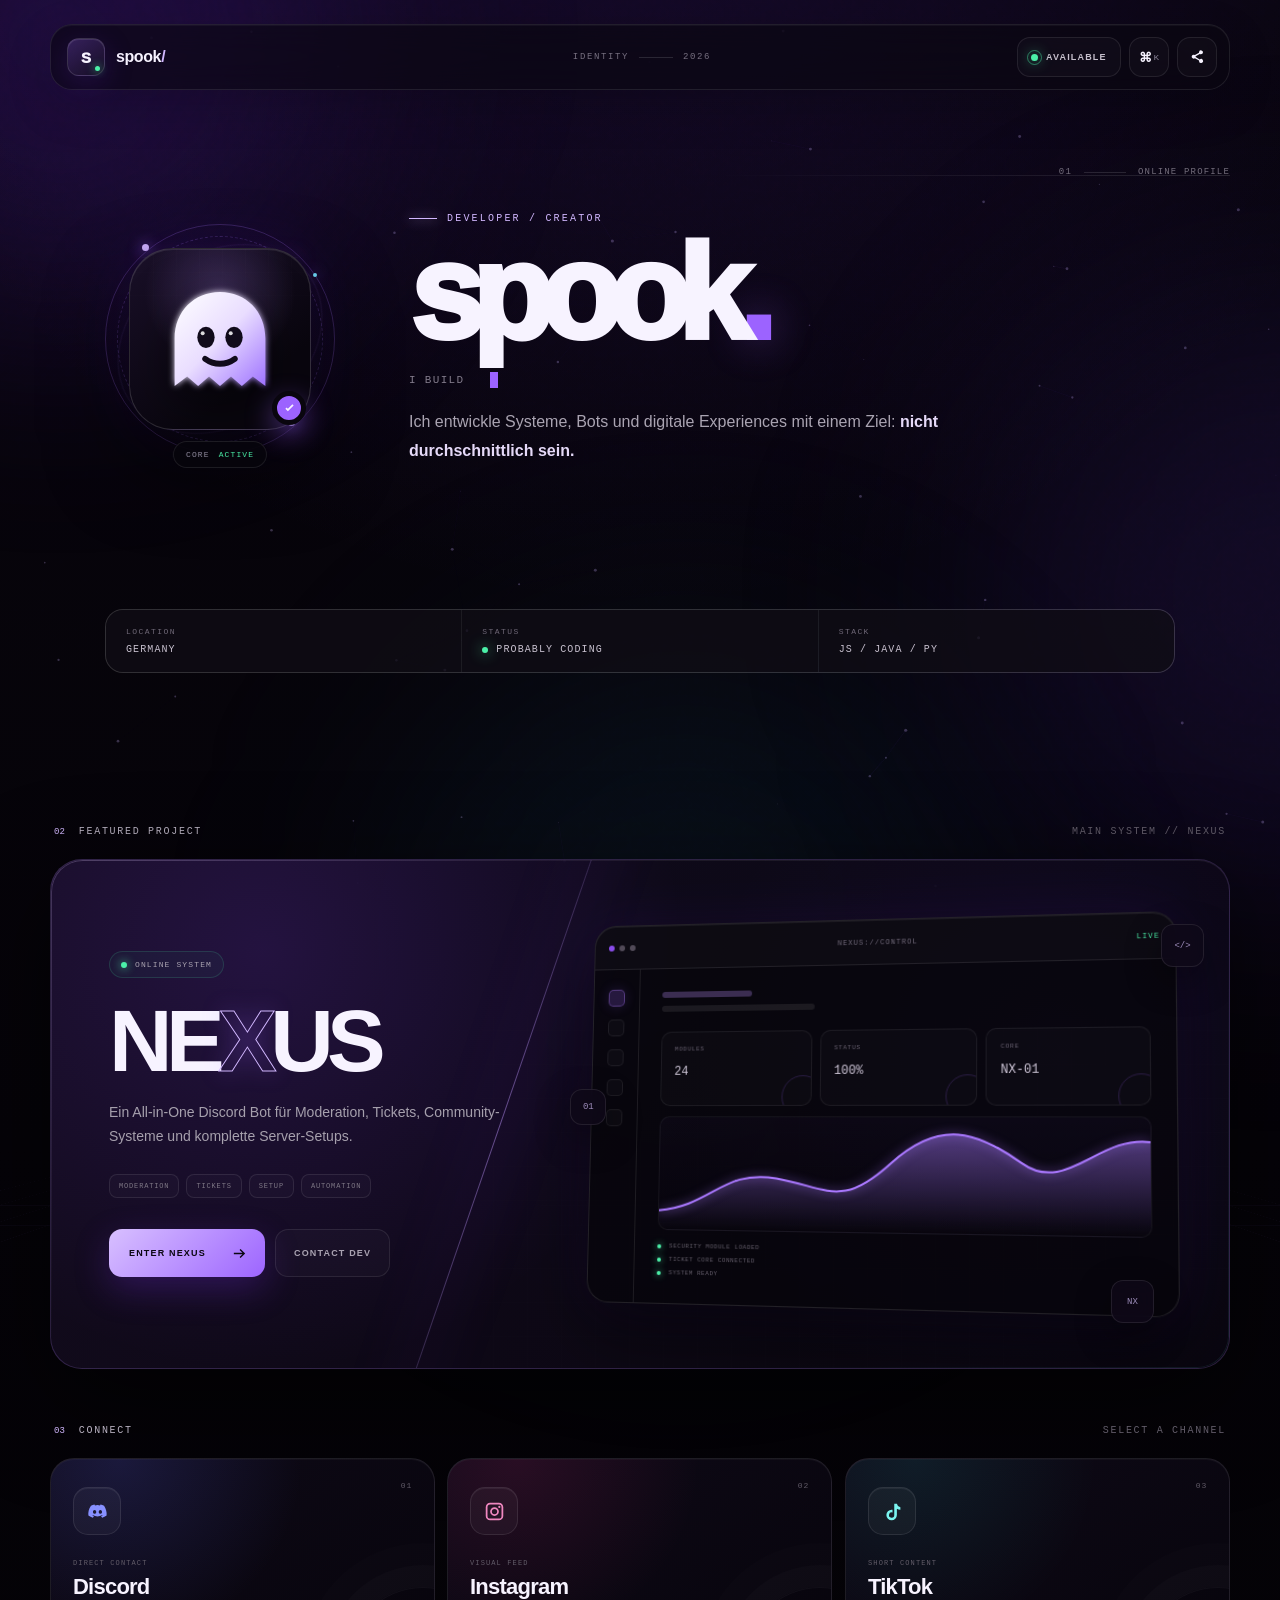
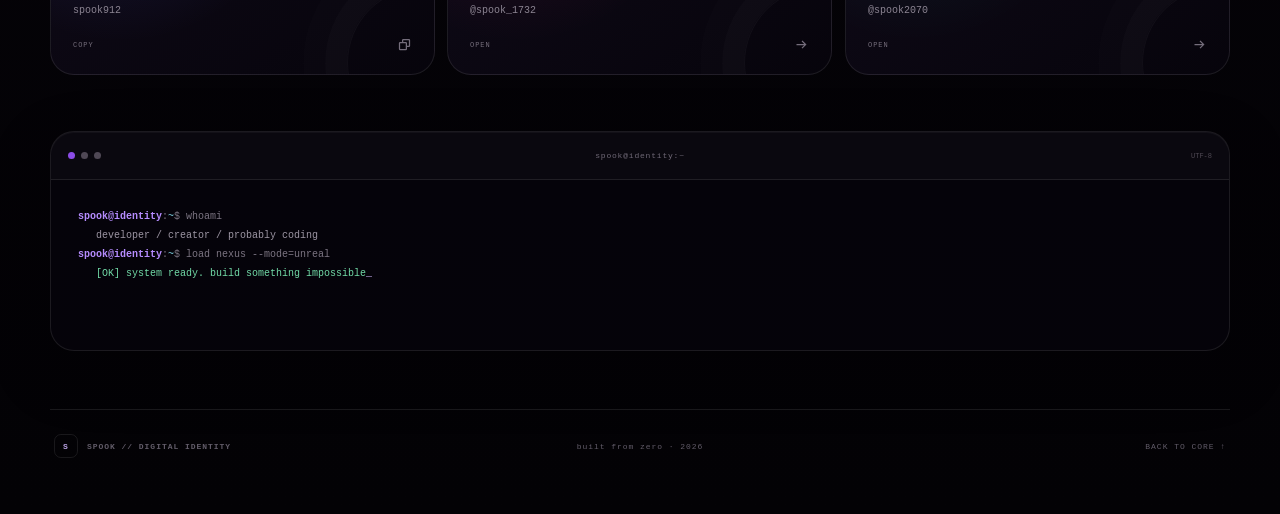
==== commit 7228bad9: "Add files via upload" ====
--- a/index.html
+++ b/index.html
@@ -1,166 +1,303 @@
-<!DOCTYPE html>
+<!doctype html>
 <html lang="de">
 <head>
-  <meta charset="UTF-8">
-  <meta name="viewport" content="width=device-width, initial-scale=1.0, viewport-fit=cover">
-  <meta name="theme-color" content="#07070d">
+  <meta charset="utf-8">
+  <meta name="viewport" content="width=device-width, initial-scale=1, viewport-fit=cover">
+  <meta name="theme-color" content="#07050c">
   <meta name="color-scheme" content="dark">
-  <meta name="description" content="Spook – Discord-Bot-, Minecraft-Plugin- und Web-Entwicklung. Entdecke Nexus und meine Projekte.">
-  <meta name="robots" content="index, follow">
+  <meta name="description" content="spook — Discord Bot Developer, Minecraft Plugin Developer und Creator von Nexus.">
+  <meta property="og:title" content="spook // digital identity">
+  <meta property="og:description" content="Nexus, Discord und Socials — alles von spook an einem Ort.">
   <meta property="og:type" content="website">
-  <meta property="og:title" content="spook — Developer">
-  <meta property="og:description" content="Discord Bots, Minecraft Plugins und moderne Web-Projekte.">
-  <meta property="og:image" content="assets/preview.svg">
-  <meta property="og:locale" content="de_DE">
-  <title>spook — Developer & Nexus</title>
+  <title>spook // digital identity</title>
   <link rel="icon" href="assets/favicon.svg" type="image/svg+xml">
-  <link rel="preconnect" href="https://fonts.googleapis.com">
-  <link rel="preconnect" href="https://fonts.gstatic.com" crossorigin>
-  <link href="https://fonts.googleapis.com/css2?family=Inter:wght@400;500;600;700;800&family=JetBrains+Mono:wght@500;600&display=swap" rel="stylesheet">
   <link rel="stylesheet" href="style.css">
-  <script src="config.js" defer></script>
   <script src="script.js" defer></script>
 </head>
 <body>
-  <div class="noise" aria-hidden="true"></div>
-  <div class="aurora aurora-one" aria-hidden="true"></div>
-  <div class="aurora aurora-two" aria-hidden="true"></div>
-  <canvas id="particleCanvas" aria-hidden="true"></canvas>
-
-  <header class="topbar container">
-    <a class="brand" href="#top" aria-label="Zur Startseite">
-      <span class="brand-mark">S</span>
-      <span class="brand-text">spook<span class="brand-caret">_</span></span>
-    </a>
-
-    <div class="topbar-actions">
-      <span class="availability"><span class="availability-dot"></span> verfügbar</span>
-      <button class="icon-button" id="shareButton" type="button" aria-label="Seite teilen" title="Seite teilen">
-        <svg aria-hidden="true"><use href="#icon-share"></use></svg>
-      </button>
+  <noscript>
+    <div class="noscript">Diese Seite braucht JavaScript für die Animationen. Die Links funktionieren trotzdem.</div>
+  </noscript>
+
+  <div class="boot" id="boot" aria-hidden="true">
+    <div class="boot-core">
+      <div class="boot-logo"><span>S</span></div>
+      <div class="boot-copy">
+        <strong>spook.sys</strong>
+        <span id="bootText">initializing identity...</span>
+      </div>
+      <div class="boot-track"><i id="bootProgress"></i></div>
+      <div class="boot-percent" id="bootPercent">00%</div>
     </div>
-  </header>
-
-  <main id="top" class="page-shell container">
-    <section class="profile-card glass reveal" aria-labelledby="profileName">
-      <div class="profile-grid"></div>
-      <div class="profile-topline">
-        <div class="window-dots" aria-hidden="true"><span></span><span></span><span></span></div>
-        <span class="terminal-label">~/spook/profile</span>
-      </div>
-
-      <div class="avatar-shell" aria-hidden="true">
-        <div class="avatar-ring"></div>
-        <div class="avatar">S</div>
-        <span class="online-dot"></span>
-      </div>
-
-      <p class="eyebrow"><span>developer</span> • <span>gamer</span> • <span>creator</span></p>
-      <h1 id="profileName">spook<span class="accent-dot">.</span></h1>
-      <p class="profile-handle" id="discordHandle">@Spook912</p>
-      <p class="profile-bio">Ich entwickle Discord Bots, Minecraft Plugins und moderne Web-Erlebnisse. Mein Hauptprojekt: <strong>Nexus</strong>.</p>
-
-      <div class="profile-tags" aria-label="Schwerpunkte">
-        <span><svg aria-hidden="true"><use href="#icon-bot"></use></svg> Discord.js</span>
-        <span><svg aria-hidden="true"><use href="#icon-cube"></use></svg> Minecraft</span>
-        <span><svg aria-hidden="true"><use href="#icon-code"></use></svg> Web Dev</span>
-      </div>
-
-      <button class="copy-user" id="copyDiscord" type="button">
-        <span class="copy-user-left"><svg aria-hidden="true"><use href="#icon-discord"></use></svg> Spook912</span>
-        <span class="copy-label">kopieren</span>
-      </button>
+  </div>
+
+  <div class="page-noise" aria-hidden="true"></div>
+  <div class="grid-plane" aria-hidden="true"></div>
+  <div class="orb orb-a" aria-hidden="true"></div>
+  <div class="orb orb-b" aria-hidden="true"></div>
+  <div class="orb orb-c" aria-hidden="true"></div>
+  <canvas id="network" aria-hidden="true"></canvas>
+  <div class="spotlight" id="spotlight" aria-hidden="true"></div>
+  <div class="cursor-dot" id="cursorDot" aria-hidden="true"></div>
+  <div class="cursor-ring" id="cursorRing" aria-hidden="true"></div>
+
+  <main class="page" id="top">
+    <nav class="nav glass reveal" aria-label="Seitennavigation">
+      <a class="brand magnetic" href="#top" aria-label="Zur Startseite">
+        <span class="brand-symbol"><b>S</b><i></i></span>
+        <span class="brand-word">spook<span>/</span></span>
+      </a>
+
+      <div class="nav-center" aria-hidden="true">
+        <span>IDENTITY</span>
+        <i></i>
+        <span>2026</span>
+      </div>
+
+      <div class="nav-actions">
+        <button class="nav-status magnetic" type="button" data-copy="spook912" aria-label="Discord-Namen kopieren">
+          <span class="pulse"></span>
+          <span>AVAILABLE</span>
+        </button>
+        <button class="round-button magnetic" id="commandButton" type="button" aria-label="Schnellmenü öffnen">
+          <span>⌘</span><small>K</small>
+        </button>
+        <button class="round-button magnetic" id="shareButton" type="button" aria-label="Seite teilen">
+          <svg viewBox="0 0 24 24" aria-hidden="true"><path d="M18 8a3 3 0 1 0-2.83-4A3 3 0 0 0 15 5c0 .22.02.43.07.63L8.91 9.18A3 3 0 0 0 7 8.5a3 3 0 1 0 1.91 5.32l6.16 3.55A3 3 0 0 0 15 18a3 3 0 1 0 1.09-2.32l-6.16-3.55c.05-.2.07-.41.07-.63s-.02-.43-.07-.63l6.16-3.55A3 3 0 0 0 18 8Z"/></svg>
+        </button>
+      </div>
+    </nav>
+
+    <section class="hero reveal">
+      <div class="hero-signal" aria-hidden="true">
+        <span>01</span>
+        <i></i>
+        <span>ONLINE PROFILE</span>
+      </div>
+
+      <div class="avatar-stage tilt" data-tilt data-strength="10">
+        <div class="avatar-scan"></div>
+        <div class="avatar-orbit orbit-one"><i></i></div>
+        <div class="avatar-orbit orbit-two"><i></i><i></i></div>
+        <div class="avatar-orbit orbit-three"></div>
+        <div class="avatar-shell">
+          <div class="avatar-inner">
+            <svg viewBox="0 0 160 160" aria-hidden="true">
+              <defs>
+                <linearGradient id="ghostBody" x1="0" x2="1" y1="0" y2="1">
+                  <stop offset="0" stop-color="#ffffff"/>
+                  <stop offset="0.5" stop-color="#e9ddff"/>
+                  <stop offset="1" stop-color="#9f73ff"/>
+                </linearGradient>
+                <filter id="ghostGlow">
+                  <feGaussianBlur stdDeviation="4" result="blur"/>
+                  <feMerge><feMergeNode in="blur"/><feMergeNode in="SourceGraphic"/></feMerge>
+                </filter>
+              </defs>
+              <path filter="url(#ghostGlow)" fill="url(#ghostBody)" d="M80 23c-31.2 0-55 23.5-55 56.3V137l15.2-11.6L53.5 137l13.2-11.6L80 137l13.3-11.6 13.2 11.6 13.3-11.6L135 137V79.3C135 46.5 111.2 23 80 23Z"/>
+              <ellipse cx="63" cy="78" rx="10.5" ry="13" fill="#110b1b"/>
+              <ellipse cx="97" cy="78" rx="10.5" ry="13" fill="#110b1b"/>
+              <path fill="none" stroke="#110b1b" stroke-linecap="round" stroke-width="7" d="M62 104c11 8 25 8 36 0"/>
+              <circle cx="59" cy="73" r="2.4" fill="#fff" opacity=".85"/>
+              <circle cx="93" cy="73" r="2.4" fill="#fff" opacity=".85"/>
+            </svg>
+          </div>
+        </div>
+        <span class="verified"><svg viewBox="0 0 24 24"><path d="m9.4 16.5-4-4 2-2 2 2 7.2-7.2 2 2-9.2 9.2Z"/></svg></span>
+        <div class="avatar-label"><span>CORE</span><b>ACTIVE</b></div>
+      </div>
+
+      <div class="hero-copy">
+        <p class="kicker"><span></span> DEVELOPER / CREATOR</p>
+        <h1 aria-label="spook">
+          <span class="glitch" data-text="spook">spook</span><i>.</i>
+        </h1>
+        <div class="role-line">
+          <span>I BUILD</span>
+          <strong id="typedRole">DISCORD BOTS</strong>
+          <i></i>
+        </div>
+        <p class="intro">Ich entwickle Systeme, Bots und digitale Experiences mit einem Ziel: <strong>nicht durchschnittlich sein.</strong></p>
+      </div>
+
+      <div class="hero-meta">
+        <div class="meta-item">
+          <small>LOCATION</small>
+          <strong>GERMANY</strong>
+        </div>
+        <div class="meta-item">
+          <small>STATUS</small>
+          <strong><span class="online-dot"></span> PROBABLY CODING</strong>
+        </div>
+        <div class="meta-item">
+          <small>STACK</small>
+          <strong>JS / JAVA / PY</strong>
+        </div>
+      </div>
     </section>
 
-    <section class="links-column" aria-label="Meine Links">
-      <article class="nexus-card glass reveal tilt-card">
-        <div class="nexus-head">
-          <div class="nexus-logo" aria-hidden="true">N</div>
-          <div>
-            <p class="card-kicker">MAIN PROJECT</p>
-            <h2>Nexus</h2>
+    <section class="project-section reveal" aria-labelledby="project-title">
+      <div class="section-head">
+        <div>
+          <span class="section-number">02</span>
+          <p>FEATURED PROJECT</p>
+        </div>
+        <p class="section-note">MAIN SYSTEM // NEXUS</p>
+      </div>
+
+      <article class="nexus-card tilt" data-tilt data-strength="6">
+        <div class="nexus-beam" aria-hidden="true"></div>
+        <div class="nexus-lines" aria-hidden="true"></div>
+        <div class="nexus-left">
+          <div class="nexus-badge"><i></i> ONLINE SYSTEM</div>
+          <h2 id="project-title">NE<span>X</span>US</h2>
+          <p>Ein All-in-One Discord Bot für Moderation, Tickets, Community-Systeme und komplette Server-Setups.</p>
+
+          <div class="feature-chips">
+            <span>MODERATION</span>
+            <span>TICKETS</span>
+            <span>SETUP</span>
+            <span>AUTOMATION</span>
           </div>
-          <span class="status-badge"><span></span> ONLINE</span>
-        </div>
-        <p class="nexus-description">Ein modularer Discord Bot für Moderation, Tickets, Verifizierung, Logging, Bewerbungen, Community-Systeme und Minecraft-Server.</p>
-        <div class="nexus-features" aria-label="Nexus Features">
-          <span>All-in-One</span><span>Multi-Server</span><span>Free</span>
-        </div>
-        <div class="nexus-actions">
-          <a class="primary-button configurable-link" data-link="nexusInvite" href="#">
-            <svg aria-hidden="true"><use href="#icon-plus"></use></svg>
-            Nexus hinzufügen
-            <svg class="button-arrow" aria-hidden="true"><use href="#icon-arrow"></use></svg>
-          </a>
-          <a class="secondary-button configurable-link" data-link="nexusWebsite" href="#">
-            <svg aria-hidden="true"><use href="#icon-globe"></use></svg>
-            Website öffnen
-          </a>
+
+          <div class="project-actions">
+            <a class="primary-button magnetic" href="https://spook2000.github.io/nexus/" target="_blank" rel="noopener noreferrer">
+              <span>ENTER NEXUS</span>
+              <svg viewBox="0 0 24 24"><path d="M13.5 5.5 20 12l-6.5 6.5-1.4-1.4 4.1-4.1H4v-2h12.2l-4.1-4.1 1.4-1.4Z"/></svg>
+            </a>
+            <button class="secondary-button magnetic" type="button" data-copy="spook912">
+              <span>CONTACT DEV</span>
+            </button>
+          </div>
+        </div>
+
+        <div class="nexus-visual" aria-hidden="true">
+          <div class="hud-window">
+            <div class="hud-top">
+              <span><i></i><i></i><i></i></span>
+              <small>NEXUS://CONTROL</small>
+              <b>LIVE</b>
+            </div>
+            <div class="hud-grid">
+              <div class="hud-sidebar">
+                <span class="active"></span><span></span><span></span><span></span><span></span>
+              </div>
+              <div class="hud-main">
+                <div class="hud-title"><span></span><span></span></div>
+                <div class="hud-stats">
+                  <div><small>MODULES</small><strong>24</strong><i></i></div>
+                  <div><small>STATUS</small><strong>100%</strong><i></i></div>
+                  <div><small>CORE</small><strong>NX-01</strong><i></i></div>
+                </div>
+                <div class="hud-chart">
+                  <svg viewBox="0 0 400 120" preserveAspectRatio="none">
+                    <defs>
+                      <linearGradient id="chartFill" x1="0" x2="0" y1="0" y2="1">
+                        <stop offset="0" stop-color="#a879ff" stop-opacity=".45"/>
+                        <stop offset="1" stop-color="#a879ff" stop-opacity="0"/>
+                      </linearGradient>
+                    </defs>
+                    <path class="chart-area" d="M0 100 C45 95 55 55 100 65 S155 95 195 48 S265 15 300 47 S360 18 400 25 V120 H0Z"/>
+                    <path class="chart-line" d="M0 100 C45 95 55 55 100 65 S155 95 195 48 S265 15 300 47 S360 18 400 25"/>
+                  </svg>
+                </div>
+                <div class="hud-log">
+                  <span><i></i> SECURITY MODULE LOADED</span>
+                  <span><i></i> TICKET CORE CONNECTED</span>
+                  <span><i></i> SYSTEM READY</span>
+                </div>
+              </div>
+            </div>
+          </div>
+          <div class="floating-code code-a">&lt;/&gt;</div>
+          <div class="floating-code code-b">NX</div>
+          <div class="floating-code code-c">01</div>
         </div>
       </article>
-
-      <div class="link-list">
-        <a class="link-card glass reveal configurable-link" data-link="discord" href="#">
-          <span class="link-icon discord"><svg aria-hidden="true"><use href="#icon-discord"></use></svg></span>
-          <span class="link-copy"><strong>Discord</strong><small>Kontakt & Zusammenarbeit</small></span>
-          <span class="link-arrow"><svg aria-hidden="true"><use href="#icon-arrow"></use></svg></span>
+    </section>
+
+    <section class="connect-section reveal" aria-labelledby="connect-title">
+      <div class="section-head">
+        <div>
+          <span class="section-number">03</span>
+          <p id="connect-title">CONNECT</p>
+        </div>
+        <p class="section-note">SELECT A CHANNEL</p>
+      </div>
+
+      <div class="link-grid">
+        <button class="social-card discord-card magnetic" type="button" data-copy="spook912">
+          <span class="card-index">01</span>
+          <span class="social-icon">
+            <svg viewBox="0 0 24 24"><path d="M19.5 5.3A16 16 0 0 0 15.4 4l-.5 1a14.7 14.7 0 0 0-5.8 0l-.5-1a16 16 0 0 0-4.1 1.3C1.9 9.2 1.2 13 1.6 16.7A16.6 16.6 0 0 0 6.7 19l1.2-1.7a10.4 10.4 0 0 1-1.8-.9l.4-.3a11.4 11.4 0 0 0 11 0l.5.3a12 12 0 0 1-1.9.9l1.2 1.7a16.6 16.6 0 0 0 5.1-2.3c.5-4.3-.8-8.1-2.9-11.4ZM8.7 14.7c-1 0-1.9-1-1.9-2.2s.8-2.2 1.9-2.2c1 0 1.9 1 1.9 2.2s-.9 2.2-1.9 2.2Zm6.6 0c-1 0-1.9-1-1.9-2.2s.8-2.2 1.9-2.2c1 0 1.9 1 1.9 2.2s-.9 2.2-1.9 2.2Z"/></svg>
+          </span>
+          <span class="social-copy"><small>DIRECT CONTACT</small><strong>Discord</strong><span>spook912</span></span>
+          <span class="social-action"><span>COPY</span><svg viewBox="0 0 24 24"><path d="M8 8V5a2 2 0 0 1 2-2h9a2 2 0 0 1 2 2v9a2 2 0 0 1-2 2h-3v3a2 2 0 0 1-2 2H5a2 2 0 0 1-2-2v-9a2 2 0 0 1 2-2h3Zm2 0h4a2 2 0 0 1 2 2v4h3V5h-9v3Zm4 2H5v9h9v-9Z"/></svg></span>
+          <i class="card-scan"></i>
+        </button>
+
+        <a class="social-card instagram-card magnetic" href="https://www.instagram.com/spook_1732/" target="_blank" rel="noopener noreferrer">
+          <span class="card-index">02</span>
+          <span class="social-icon"><svg viewBox="0 0 24 24"><path d="M7 2h10a5 5 0 0 1 5 5v10a5 5 0 0 1-5 5H7a5 5 0 0 1-5-5V7a5 5 0 0 1 5-5Zm0 2a3 3 0 0 0-3 3v10a3 3 0 0 0 3 3h10a3 3 0 0 0 3-3V7a3 3 0 0 0-3-3H7Zm10.5 1.5a1.25 1.25 0 1 1 0 2.5 1.25 1.25 0 0 1 0-2.5ZM12 7a5 5 0 1 1 0 10 5 5 0 0 1 0-10Zm0 2a3 3 0 1 0 0 6 3 3 0 0 0 0-6Z"/></svg></span>
+          <span class="social-copy"><small>VISUAL FEED</small><strong>Instagram</strong><span>@spook_1732</span></span>
+          <span class="social-action"><span>OPEN</span><svg viewBox="0 0 24 24"><path d="M13.5 5.5 20 12l-6.5 6.5-1.4-1.4 4.1-4.1H4v-2h12.2l-4.1-4.1 1.4-1.4Z"/></svg></span>
+          <i class="card-scan"></i>
         </a>
 
-        <a class="link-card glass reveal configurable-link" data-link="instagram" href="#">
-          <span class="link-icon instagram"><svg aria-hidden="true"><use href="#icon-instagram"></use></svg></span>
-          <span class="link-copy"><strong>Instagram</strong><small>@spook_1732</small></span>
-          <span class="link-arrow"><svg aria-hidden="true"><use href="#icon-arrow"></use></svg></span>
+        <a class="social-card tiktok-card magnetic" href="https://www.tiktok.com/@spook2070" target="_blank" rel="noopener noreferrer">
+          <span class="card-index">03</span>
+          <span class="social-icon"><svg viewBox="0 0 24 24"><path d="M14 3h3a5 5 0 0 0 4 4v3a8 8 0 0 1-4-1.1V16a6 6 0 1 1-6-6c.3 0 .7 0 1 .1v3.1a3 3 0 1 0 2 2.8V3Z"/></svg></span>
+          <span class="social-copy"><small>SHORT CONTENT</small><strong>TikTok</strong><span>@spook2070</span></span>
+          <span class="social-action"><span>OPEN</span><svg viewBox="0 0 24 24"><path d="M13.5 5.5 20 12l-6.5 6.5-1.4-1.4 4.1-4.1H4v-2h12.2l-4.1-4.1 1.4-1.4Z"/></svg></span>
+          <i class="card-scan"></i>
         </a>
-
-        <a class="link-card glass reveal configurable-link" data-link="tiktok" href="#">
-          <span class="link-icon tiktok"><svg aria-hidden="true"><use href="#icon-tiktok"></use></svg></span>
-          <span class="link-copy"><strong>TikTok</strong><small>@spook2070</small></span>
-          <span class="link-arrow"><svg aria-hidden="true"><use href="#icon-arrow"></use></svg></span>
-        </a>
-
-        <a class="link-card glass reveal configurable-link" data-link="email" href="#">
-          <span class="link-icon mail"><svg aria-hidden="true"><use href="#icon-mail"></use></svg></span>
-          <span class="link-copy"><strong>Projekt anfragen</strong><small>Discord Bot, Plugin oder Website</small></span>
-          <span class="link-arrow"><svg aria-hidden="true"><use href="#icon-arrow"></use></svg></span>
-        </a>
-      </div>
-
-      <section class="skills-card glass reveal" aria-labelledby="skillsTitle">
-        <div class="section-heading">
-          <div>
-            <p class="card-kicker">WHAT I BUILD</p>
-            <h2 id="skillsTitle">Development</h2>
-          </div>
-          <span class="code-pill">&lt;/&gt;</span>
-        </div>
-        <div class="skill-grid">
-          <div class="skill-item"><span class="skill-number">01</span><strong>Discord Bots</strong><small>Moderation, Panels, Automationen</small></div>
-          <div class="skill-item"><span class="skill-number">02</span><strong>Minecraft Plugins</strong><small>Paper, Spigot und Velocity</small></div>
-          <div class="skill-item"><span class="skill-number">03</span><strong>Web Development</strong><small>Responsive und modern</small></div>
-        </div>
-      </section>
+      </div>
     </section>
+
+    <section class="terminal-section reveal" aria-label="Developer Terminal">
+      <div class="terminal-window">
+        <div class="terminal-top">
+          <div><i></i><i></i><i></i></div>
+          <span>spook@identity:~</span>
+          <small>UTF-8</small>
+        </div>
+        <div class="terminal-content">
+          <p><b>spook@identity</b><i>:</i><em>~</em>$ whoami</p>
+          <p class="terminal-output">developer / creator / probably coding</p>
+          <p><b>spook@identity</b><i>:</i><em>~</em>$ load nexus --mode=unreal</p>
+          <p class="terminal-output success">[OK] system ready. build something impossible<span class="terminal-cursor">_</span></p>
+        </div>
+      </div>
+    </section>
+
+    <footer class="footer reveal">
+      <div class="footer-brand"><span>S</span><strong>SPOOK // DIGITAL IDENTITY</strong></div>
+      <p>built from zero · <span id="year"></span></p>
+      <a href="#top">BACK TO CORE ↑</a>
+    </footer>
   </main>
 
-  <footer class="footer container">
-    <p>designed & built by <strong>spook</strong></p>
-    <p><span class="footer-dot"></span> probably coding...</p>
-  </footer>
-
-  <div class="toast" id="toast" role="status" aria-live="polite"></div>
-
-  <svg class="svg-sprite" aria-hidden="true">
-    <symbol id="icon-share" viewBox="0 0 24 24"><path d="M12 16V3m0 0 5 5m-5-5L7 8M5 12v7a2 2 0 0 0 2 2h10a2 2 0 0 0 2-2v-7"/></symbol>
-    <symbol id="icon-bot" viewBox="0 0 24 24"><rect x="4" y="7" width="16" height="12" rx="3"/><path d="M9 12h.01M15 12h.01M9 16h6M12 7V3m-2 0h4"/></symbol>
-    <symbol id="icon-cube" viewBox="0 0 24 24"><path d="m12 3 8 4.5v9L12 21l-8-4.5v-9L12 3Z"/><path d="m4 7.5 8 4.5 8-4.5M12 12v9"/></symbol>
-    <symbol id="icon-code" viewBox="0 0 24 24"><path d="m8 9-3 3 3 3m8-6 3 3-3 3m-2-9-4 12"/></symbol>
-    <symbol id="icon-discord" viewBox="0 0 24 24"><path d="M18.9 5.3A16 16 0 0 0 15 4l-.5 1.1a14.5 14.5 0 0 0-5 0L9 4a16 16 0 0 0-3.9 1.3C2.6 9 1.9 12.5 2.2 16a16 16 0 0 0 4.8 2.5l1.2-1.7a10 10 0 0 1-1.9-.9l.5-.4c3.6 1.7 7.5 1.7 11.1 0l.5.4c-.6.4-1.3.7-1.9.9l1.2 1.7a16 16 0 0 0 4.8-2.5c.4-4.1-.7-7.5-3.6-10.7Z"/><path d="M9.2 14.3c-1 0-1.8-.9-1.8-2s.8-2 1.8-2 1.8.9 1.8 2-.8 2-1.8 2Zm5.6 0c-1 0-1.8-.9-1.8-2s.8-2 1.8-2 1.8.9 1.8 2-.8 2-1.8 2Z"/></symbol>
-    <symbol id="icon-plus" viewBox="0 0 24 24"><path d="M12 5v14M5 12h14"/></symbol>
-    <symbol id="icon-arrow" viewBox="0 0 24 24"><path d="M5 12h14m-6-6 6 6-6 6"/></symbol>
-    <symbol id="icon-globe" viewBox="0 0 24 24"><circle cx="12" cy="12" r="9"/><path d="M3 12h18M12 3c2.2 2.5 3.3 5.5 3.3 9S14.2 18.5 12 21c-2.2-2.5-3.3-5.5-3.3-9S9.8 5.5 12 3Z"/></symbol>
-    <symbol id="icon-instagram" viewBox="0 0 24 24"><rect x="3" y="3" width="18" height="18" rx="5"/><circle cx="12" cy="12" r="4"/><path d="M17.5 6.5h.01"/></symbol>
-    <symbol id="icon-tiktok" viewBox="0 0 24 24"><path d="M14 4v10.2a4.2 4.2 0 1 1-3.4-4.1"/><path d="M14 4c.7 2.3 2.2 3.8 4.5 4.2"/></symbol>
-    <symbol id="icon-mail" viewBox="0 0 24 24"><rect x="3" y="5" width="18" height="14" rx="2"/><path d="m4 7 8 6 8-6"/></symbol>
-  </svg>
+  <div class="command-overlay" id="commandOverlay" aria-hidden="true">
+    <button class="command-backdrop" type="button" data-close-command aria-label="Menü schließen"></button>
+    <div class="command-panel" role="dialog" aria-modal="true" aria-labelledby="commandTitle">
+      <div class="command-search">
+        <svg viewBox="0 0 24 24"><path d="m21 19.6-5.2-5.2a7.5 7.5 0 1 0-1.4 1.4l5.2 5.2 1.4-1.4ZM4 10a6 6 0 1 1 12 0 6 6 0 0 1-12 0Z"/></svg>
+        <span id="commandTitle">Quick access</span>
+        <kbd>ESC</kbd>
+      </div>
+      <div class="command-list">
+        <a href="https://spook2000.github.io/nexus/" target="_blank" rel="noopener noreferrer"><span>01</span><strong>Nexus Website öffnen</strong><kbd>↗</kbd></a>
+        <button type="button" data-copy="spook912"><span>02</span><strong>Discord-Namen kopieren</strong><kbd>⌘C</kbd></button>
+        <a href="https://www.instagram.com/spook_1732/" target="_blank" rel="noopener noreferrer"><span>03</span><strong>Instagram öffnen</strong><kbd>↗</kbd></a>
+        <a href="https://www.tiktok.com/@spook2070" target="_blank" rel="noopener noreferrer"><span>04</span><strong>TikTok öffnen</strong><kbd>↗</kbd></a>
+      </div>
+      <div class="command-foot"><span>spook.sys</span><span>4 commands available</span></div>
+    </div>
+  </div>
+
+  <div class="toast" id="toast" role="status" aria-live="polite">
+    <span class="toast-icon"><svg viewBox="0 0 24 24"><path d="m9.5 16.2-3.7-3.7 1.9-1.9 1.8 1.8 6.8-6.8 1.9 1.9-8.7 8.7Z"/></svg></span>
+    <span><strong>SUCCESS</strong><small id="toastText">Discord-Name kopiert</small></span>
+  </div>
 </body>
 </html>
--- a/style.css
+++ b/style.css
@@ -1,178 +1,547 @@
 :root {
-  --bg: #07070d;
-  --bg-soft: #0c0c16;
-  --surface: rgba(16, 16, 29, 0.72);
-  --surface-strong: rgba(20, 20, 36, 0.92);
-  --border: rgba(255, 255, 255, 0.085);
-  --border-hover: rgba(170, 92, 255, 0.45);
-  --text: #f7f4ff;
-  --muted: #9d98ad;
-  --purple: #a855f7;
-  --purple-bright: #c084fc;
-  --pink: #ec4899;
-  --green: #3ddc97;
-  --shadow: 0 24px 80px rgba(0, 0, 0, 0.38);
-  --radius-xl: 28px;
-  --radius-lg: 22px;
-  --radius-md: 16px;
-  --container: 1040px;
+  --bg: #06040a;
+  --bg-soft: #0b0711;
+  --surface: rgba(16, 11, 25, .68);
+  --surface-strong: rgba(17, 11, 28, .92);
+  --line: rgba(255, 255, 255, .09);
+  --line-bright: rgba(189, 146, 255, .45);
+  --text: #f7f3ff;
+  --muted: #9690a4;
+  --purple: #9c63ff;
+  --purple-light: #d2b8ff;
+  --purple-deep: #5d20c6;
+  --cyan: #72e8ff;
+  --green: #4bf0a8;
+  --radius-xl: 32px;
+  --radius-lg: 24px;
+  --shadow: 0 32px 100px rgba(0, 0, 0, .58);
 }
 
 * { box-sizing: border-box; }
 html { scroll-behavior: smooth; }
 body {
+  min-height: 100vh;
   margin: 0;
-  min-height: 100vh;
   overflow-x: hidden;
+  color: var(--text);
   background:
-    radial-gradient(circle at 50% -10%, rgba(114, 44, 200, 0.18), transparent 42%),
-    linear-gradient(180deg, #08080f 0%, #06060b 100%);
-  color: var(--text);
-  font-family: "Inter", system-ui, sans-serif;
+    radial-gradient(circle at 50% -10%, rgba(121, 48, 255, .14), transparent 34%),
+    linear-gradient(180deg, #08050d 0%, #050308 54%, #030205 100%);
+  font-family: Inter, ui-sans-serif, -apple-system, BlinkMacSystemFont, "Segoe UI", sans-serif;
   -webkit-font-smoothing: antialiased;
 }
 
-button, a { font: inherit; }
+body.command-open { overflow: hidden; }
+body.booting { overflow: hidden; }
+button, a { -webkit-tap-highlight-color: transparent; }
 a { color: inherit; text-decoration: none; }
-button { color: inherit; }
-svg { width: 1.2em; height: 1.2em; fill: none; stroke: currentColor; stroke-width: 1.8; stroke-linecap: round; stroke-linejoin: round; }
-.container { width: min(calc(100% - 32px), var(--container)); margin-inline: auto; }
-.svg-sprite { position: absolute; width: 0; height: 0; overflow: hidden; }
-
-.noise {
-  position: fixed; inset: 0; pointer-events: none; z-index: -1; opacity: .035;
-  background-image: url("data:image/svg+xml,%3Csvg viewBox='0 0 180 180' xmlns='http://www.w3.org/2000/svg'%3E%3Cfilter id='n'%3E%3CfeTurbulence type='fractalNoise' baseFrequency='.9' numOctaves='4' stitchTiles='stitch'/%3E%3C/filter%3E%3Crect width='100%25' height='100%25' filter='url(%23n)' opacity='.7'/%3E%3C/svg%3E");
-}
-.aurora { position: fixed; z-index: -2; border-radius: 999px; filter: blur(80px); opacity: .22; pointer-events: none; }
-.aurora-one { width: 420px; height: 420px; background: #7c3aed; top: -140px; left: -170px; animation: driftOne 16s ease-in-out infinite alternate; }
-.aurora-two { width: 360px; height: 360px; background: #db2777; right: -190px; top: 38%; animation: driftTwo 18s ease-in-out infinite alternate; }
-#particleCanvas { position: fixed; inset: 0; width: 100%; height: 100%; z-index: -1; pointer-events: none; opacity: .48; }
-
-.topbar { height: 88px; display: flex; align-items: center; justify-content: space-between; }
-.brand { display: inline-flex; align-items: center; gap: 11px; font-family: "JetBrains Mono", monospace; font-weight: 700; letter-spacing: -.04em; }
-.brand-mark { display: grid; place-items: center; width: 35px; height: 35px; border: 1px solid rgba(192,132,252,.55); border-radius: 11px; background: linear-gradient(145deg, rgba(168,85,247,.3), rgba(236,72,153,.12)); box-shadow: inset 0 0 18px rgba(168,85,247,.16), 0 8px 25px rgba(90,30,160,.25); }
-.brand-text { font-size: 1.03rem; }
-.brand-caret { color: var(--purple-bright); animation: blink 1.1s steps(1) infinite; }
-.topbar-actions { display: flex; align-items: center; gap: 10px; }
-.availability { display: inline-flex; align-items: center; gap: 8px; padding: 10px 13px; border: 1px solid var(--border); background: rgba(255,255,255,.025); border-radius: 999px; color: #c9c5d1; font-size: .77rem; font-weight: 600; }
-.availability-dot, .footer-dot { width: 7px; height: 7px; border-radius: 50%; background: var(--green); box-shadow: 0 0 12px rgba(61,220,151,.8); }
-.icon-button { display: grid; place-items: center; width: 40px; height: 40px; border: 1px solid var(--border); border-radius: 12px; background: rgba(255,255,255,.025); cursor: pointer; transition: .25s ease; }
-.icon-button:hover { border-color: var(--border-hover); background: rgba(168,85,247,.08); transform: translateY(-2px); }
-
-.page-shell { display: grid; grid-template-columns: minmax(280px, .78fr) minmax(0, 1.22fr); gap: 20px; align-items: start; padding: 32px 0 28px; }
-.glass { border: 1px solid var(--border); background: linear-gradient(145deg, rgba(20,20,35,.82), rgba(10,10,20,.72)); box-shadow: var(--shadow); backdrop-filter: blur(22px); -webkit-backdrop-filter: blur(22px); }
-.profile-card { position: sticky; top: 20px; overflow: hidden; min-height: 610px; padding: 28px; border-radius: var(--radius-xl); text-align: center; }
-.profile-grid { position: absolute; inset: 0; opacity: .24; pointer-events: none; background-image: linear-gradient(rgba(255,255,255,.035) 1px, transparent 1px), linear-gradient(90deg, rgba(255,255,255,.035) 1px, transparent 1px); background-size: 30px 30px; mask-image: linear-gradient(to bottom, black, transparent 64%); }
-.profile-card::before { content: ""; position: absolute; width: 300px; height: 300px; top: -140px; left: 50%; translate: -50% 0; border-radius: 50%; background: rgba(168,85,247,.28); filter: blur(70px); }
-.profile-topline { position: relative; display: flex; align-items: center; justify-content: space-between; margin-bottom: 42px; }
-.window-dots { display: flex; gap: 6px; }
-.window-dots span { width: 7px; height: 7px; border-radius: 50%; background: rgba(255,255,255,.22); }
-.window-dots span:first-child { background: #f87171; }.window-dots span:nth-child(2) { background: #fbbf24; }.window-dots span:nth-child(3) { background: #34d399; }
-.terminal-label { font: 500 .67rem/1 "JetBrains Mono", monospace; color: #747080; }
-.avatar-shell { position: relative; width: 124px; height: 124px; margin: 0 auto 25px; }
-.avatar-ring { position: absolute; inset: -5px; border-radius: 37px; background: conic-gradient(from 30deg, transparent 0 15%, var(--purple) 35%, var(--pink) 55%, transparent 75%); filter: drop-shadow(0 0 17px rgba(168,85,247,.35)); animation: slowSpin 9s linear infinite; }
-.avatar { position: absolute; inset: 4px; display: grid; place-items: center; border: 1px solid rgba(255,255,255,.12); border-radius: 30px; background: radial-gradient(circle at 35% 25%, #31234b, #11101b 55%, #09090f); font: 800 3.2rem/1 "JetBrains Mono", monospace; color: white; text-shadow: 0 0 28px rgba(192,132,252,.85); }
-.online-dot { position: absolute; right: 2px; bottom: 7px; width: 17px; height: 17px; border: 4px solid #11101c; border-radius: 50%; background: var(--green); box-shadow: 0 0 14px rgba(61,220,151,.7); }
-.eyebrow { margin: 0 0 9px; color: #8f899c; font: 600 .67rem/1.5 "JetBrains Mono", monospace; letter-spacing: .13em; text-transform: uppercase; }
-.eyebrow span { color: #b89cca; }
-h1 { margin: 0; font-size: clamp(2.35rem, 5vw, 3.15rem); letter-spacing: -.065em; line-height: 1; }
-.accent-dot { color: var(--purple-bright); }
-.profile-handle { margin: 10px 0 18px; color: var(--purple-bright); font: 600 .78rem/1 "JetBrains Mono", monospace; }
-.profile-bio { max-width: 310px; margin: 0 auto; color: var(--muted); font-size: .91rem; line-height: 1.7; }
-.profile-bio strong { color: #e8d8fb; }
-.profile-tags { display: flex; flex-wrap: wrap; justify-content: center; gap: 7px; margin: 25px 0; }
-.profile-tags span { display: inline-flex; align-items: center; gap: 6px; padding: 8px 10px; border: 1px solid var(--border); border-radius: 10px; background: rgba(255,255,255,.025); color: #aaa5b3; font-size: .68rem; font-weight: 600; }
-.profile-tags svg { color: #bc81f1; }
-.copy-user { width: 100%; display: flex; align-items: center; justify-content: space-between; padding: 13px 14px; border: 1px solid var(--border); border-radius: 14px; background: rgba(255,255,255,.027); cursor: pointer; transition: .22s ease; }
-.copy-user:hover { border-color: var(--border-hover); background: rgba(168,85,247,.075); }
-.copy-user-left { display: flex; align-items: center; gap: 9px; font-weight: 600; font-size: .82rem; }
-.copy-user-left svg { color: #a78bfa; }
-.copy-label { color: #777181; font-size: .68rem; }
-
-.links-column { display: grid; gap: 16px; }
-.nexus-card, .skills-card { position: relative; overflow: hidden; border-radius: var(--radius-xl); padding: 26px; }
-.nexus-card::before { content: ""; position: absolute; width: 260px; height: 260px; right: -95px; top: -130px; border-radius: 50%; background: rgba(168,85,247,.24); filter: blur(55px); pointer-events: none; }
-.nexus-card::after { content: "N"; position: absolute; right: -2px; bottom: -74px; color: rgba(255,255,255,.018); font: 800 18rem/1 "JetBrains Mono", monospace; pointer-events: none; }
-.nexus-head { position: relative; display: flex; align-items: center; gap: 13px; z-index: 1; }
-.nexus-logo { display: grid; place-items: center; width: 52px; height: 52px; border: 1px solid rgba(192,132,252,.4); border-radius: 16px; background: linear-gradient(145deg, rgba(168,85,247,.36), rgba(76,29,149,.15)); color: white; font: 800 1.5rem/1 "JetBrains Mono", monospace; box-shadow: inset 0 0 22px rgba(168,85,247,.18), 0 10px 30px rgba(80,25,140,.2); }
-.card-kicker { margin: 0 0 4px; color: #9a70bc; font: 600 .64rem/1 "JetBrains Mono", monospace; letter-spacing: .14em; }
-h2 { margin: 0; font-size: 1.28rem; letter-spacing: -.035em; }
-.status-badge { margin-left: auto; display: inline-flex; align-items: center; gap: 6px; padding: 7px 9px; border: 1px solid rgba(61,220,151,.18); border-radius: 999px; background: rgba(61,220,151,.07); color: #7ee9b7; font: 600 .59rem/1 "JetBrains Mono", monospace; }
-.status-badge span { width: 5px; height: 5px; border-radius: 50%; background: var(--green); box-shadow: 0 0 10px rgba(61,220,151,.9); }
-.nexus-description { position: relative; z-index: 1; max-width: 600px; margin: 21px 0 17px; color: var(--muted); font-size: .88rem; line-height: 1.7; }
-.nexus-features { position: relative; z-index: 1; display: flex; flex-wrap: wrap; gap: 7px; margin-bottom: 22px; }
-.nexus-features span { padding: 7px 10px; border: 1px solid rgba(192,132,252,.14); border-radius: 999px; background: rgba(168,85,247,.06); color: #bda7cc; font-size: .65rem; font-weight: 600; }
-.nexus-actions { position: relative; z-index: 1; display: grid; grid-template-columns: 1.2fr .8fr; gap: 9px; }
-.primary-button, .secondary-button { min-height: 47px; display: flex; align-items: center; justify-content: center; gap: 9px; border-radius: 14px; font-size: .78rem; font-weight: 700; transition: .24s ease; }
-.primary-button { background: linear-gradient(115deg, #8b3fd1, #b454e8); color: white; box-shadow: 0 12px 28px rgba(126,54,184,.24), inset 0 1px rgba(255,255,255,.18); }
-.primary-button:hover { transform: translateY(-2px); box-shadow: 0 17px 35px rgba(126,54,184,.34), inset 0 1px rgba(255,255,255,.18); }
-.secondary-button { border: 1px solid var(--border); background: rgba(255,255,255,.035); color: #c1bdc8; }
-.secondary-button:hover { transform: translateY(-2px); border-color: var(--border-hover); background: rgba(168,85,247,.08); }
-.button-arrow { margin-left: auto; }
-
-.link-list { display: grid; grid-template-columns: 1fr 1fr; gap: 10px; }
-.link-card { display: grid; grid-template-columns: auto minmax(0,1fr) auto; align-items: center; gap: 13px; padding: 13px; border-radius: 18px; transition: .24s cubic-bezier(.2,.8,.2,1); }
-.link-card:hover { transform: translateY(-3px); border-color: var(--border-hover); background: linear-gradient(145deg, rgba(30,23,46,.9), rgba(13,12,22,.84)); }
-.link-icon { display: grid; place-items: center; width: 42px; height: 42px; border: 1px solid var(--border); border-radius: 13px; background: rgba(255,255,255,.035); }
-.link-icon.discord { color: #a78bfa; }.link-icon.instagram { color: #f472b6; }.link-icon.tiktok { color: #f3f4f6; }.link-icon.mail { color: #c084fc; }
-.link-copy { min-width: 0; display: grid; gap: 4px; }
-.link-copy strong { font-size: .8rem; }
-.link-copy small { overflow: hidden; color: #817b8a; font-size: .66rem; text-overflow: ellipsis; white-space: nowrap; }
-.link-arrow { display: grid; place-items: center; color: #6c6674; transition: .24s ease; }
-.link-card:hover .link-arrow { color: var(--purple-bright); transform: translateX(2px); }
-
-.skills-card { padding: 22px 24px 24px; }
-.section-heading { display: flex; align-items: center; justify-content: space-between; margin-bottom: 18px; }
-.code-pill { display: grid; place-items: center; width: 40px; height: 34px; border: 1px solid rgba(192,132,252,.2); border-radius: 11px; background: rgba(168,85,247,.07); color: var(--purple-bright); font: 600 .71rem/1 "JetBrains Mono", monospace; }
-.skill-grid { display: grid; grid-template-columns: repeat(3, 1fr); gap: 9px; }
-.skill-item { min-height: 116px; padding: 14px; border: 1px solid var(--border); border-radius: 15px; background: rgba(255,255,255,.023); }
-.skill-number { display: block; margin-bottom: 18px; color: #7f5d9a; font: 600 .62rem/1 "JetBrains Mono", monospace; }
-.skill-item strong { display: block; margin-bottom: 7px; font-size: .77rem; }
-.skill-item small { color: #7f7987; font-size: .65rem; line-height: 1.45; }
-
-.footer { display: flex; align-items: center; justify-content: space-between; padding: 16px 0 34px; color: #6f6978; font-size: .68rem; }
-.footer p { display: flex; align-items: center; gap: 7px; margin: 0; }
-.footer strong { color: #9993a2; }
-.toast { position: fixed; left: 50%; bottom: 25px; z-index: 20; translate: -50% 20px; padding: 11px 15px; border: 1px solid rgba(192,132,252,.24); border-radius: 12px; background: rgba(17,15,27,.94); box-shadow: 0 18px 50px rgba(0,0,0,.38); color: #ded7e7; font-size: .74rem; opacity: 0; pointer-events: none; transition: .25s ease; }
-.toast.show { opacity: 1; translate: -50% 0; }
-.disabled-link { opacity: .45; cursor: not-allowed; filter: saturate(.55); }
-.disabled-link:hover { transform: none; border-color: var(--border); }
-.reveal { opacity: 0; transform: translateY(16px); transition: opacity .65s ease, transform .65s ease; }
+button { color: inherit; font: inherit; }
+svg { display: block; width: 1em; height: 1em; fill: currentColor; }
+::selection { color: white; background: rgba(156, 99, 255, .55); }
+
+.noscript {
+  position: fixed;
+  inset: 0 0 auto;
+  z-index: 9999;
+  padding: 10px;
+  color: #fff;
+  background: #6d28d9;
+  text-align: center;
+  font-size: 13px;
+}
+
+.boot {
+  position: fixed;
+  inset: 0;
+  z-index: 9998;
+  display: grid;
+  place-items: center;
+  background: #050308;
+  transition: opacity .7s ease, visibility .7s ease;
+}
+
+.boot.done { opacity: 0; visibility: hidden; pointer-events: none; }
+.boot::before, .boot::after {
+  position: absolute;
+  content: "";
+  pointer-events: none;
+}
+.boot::before {
+  inset: 0;
+  opacity: .25;
+  background-image: linear-gradient(rgba(255,255,255,.03) 1px, transparent 1px), linear-gradient(90deg, rgba(255,255,255,.03) 1px, transparent 1px);
+  background-size: 42px 42px;
+  mask-image: radial-gradient(circle, #000 10%, transparent 70%);
+}
+.boot::after {
+  width: 45vw;
+  aspect-ratio: 1;
+  border-radius: 50%;
+  background: rgba(106, 45, 226, .18);
+  filter: blur(120px);
+}
+.boot-core {
+  position: relative;
+  z-index: 1;
+  width: min(390px, calc(100vw - 48px));
+  text-align: center;
+}
+.boot-logo {
+  position: relative;
+  display: grid;
+  width: 88px;
+  height: 88px;
+  margin: 0 auto 28px;
+  place-items: center;
+  border: 1px solid rgba(255,255,255,.14);
+  border-radius: 28px;
+  background: linear-gradient(145deg, rgba(156,99,255,.28), rgba(255,255,255,.025));
+  box-shadow: 0 0 65px rgba(120, 58, 237, .32), inset 0 1px rgba(255,255,255,.12);
+}
+.boot-logo::before {
+  position: absolute;
+  inset: -8px;
+  border: 1px solid rgba(156,99,255,.25);
+  border-radius: 34px;
+  animation: bootPulse 1.6s ease-in-out infinite;
+  content: "";
+}
+.boot-logo span { font-size: 35px; font-weight: 950; letter-spacing: -.08em; }
+.boot-copy { display: flex; flex-direction: column; gap: 7px; }
+.boot-copy strong { font-size: 14px; letter-spacing: .2em; text-transform: uppercase; }
+.boot-copy span, .boot-percent { color: var(--muted); font: 11px ui-monospace, SFMono-Regular, Menlo, monospace; letter-spacing: .08em; }
+.boot-track { overflow: hidden; height: 2px; margin: 24px 0 12px; background: rgba(255,255,255,.08); }
+.boot-track i { display: block; width: 0; height: 100%; background: linear-gradient(90deg, var(--purple-deep), var(--purple-light), var(--cyan)); box-shadow: 0 0 16px var(--purple); }
+@keyframes bootPulse { 50% { transform: scale(1.06); opacity: .38; } }
+
+.page-noise {
+  position: fixed;
+  inset: 0;
+  z-index: -1;
+  pointer-events: none;
+  opacity: .19;
+  mix-blend-mode: soft-light;
+  background-image: url("data:image/svg+xml,%3Csvg viewBox='0 0 180 180' xmlns='http://www.w3.org/2000/svg'%3E%3Cfilter id='n'%3E%3CfeTurbulence type='fractalNoise' baseFrequency='.82' numOctaves='4' stitchTiles='stitch'/%3E%3C/filter%3E%3Crect width='100%25' height='100%25' filter='url(%23n)' opacity='.2'/%3E%3C/svg%3E");
+}
+.grid-plane {
+  position: fixed;
+  z-index: -3;
+  right: -15vw;
+  bottom: -38vh;
+  left: -15vw;
+  height: 76vh;
+  pointer-events: none;
+  opacity: .24;
+  background-image: linear-gradient(rgba(143,93,246,.22) 1px, transparent 1px), linear-gradient(90deg, rgba(143,93,246,.22) 1px, transparent 1px);
+  background-size: 64px 64px;
+  transform: perspective(500px) rotateX(66deg);
+  transform-origin: center bottom;
+  mask-image: linear-gradient(to top, #000, transparent 84%);
+}
+.orb {
+  position: fixed;
+  z-index: -4;
+  border-radius: 50%;
+  pointer-events: none;
+  filter: blur(125px);
+  animation: orbDrift 14s ease-in-out infinite alternate;
+}
+.orb-a { top: -230px; left: -210px; width: 540px; height: 540px; background: rgba(111, 43, 229, .2); }
+.orb-b { top: 32%; right: -310px; width: 610px; height: 610px; background: rgba(84, 50, 200, .14); animation-delay: -5s; }
+.orb-c { bottom: -340px; left: 30%; width: 600px; height: 600px; background: rgba(41, 154, 199, .08); animation-delay: -8s; }
+@keyframes orbDrift { to { transform: translate3d(45px, -25px, 0) scale(1.08); } }
+
+#network { position: fixed; inset: 0; z-index: -2; pointer-events: none; opacity: .72; }
+.spotlight {
+  position: fixed;
+  z-index: -1;
+  width: 620px;
+  height: 620px;
+  margin: -310px 0 0 -310px;
+  border-radius: 50%;
+  pointer-events: none;
+  opacity: 0;
+  background: radial-gradient(circle, rgba(157,99,255,.095), transparent 67%);
+  transition: opacity .3s ease;
+}
+.cursor-dot, .cursor-ring {
+  position: fixed;
+  z-index: 10000;
+  top: 0;
+  left: 0;
+  border-radius: 50%;
+  pointer-events: none;
+  opacity: 0;
+}
+.cursor-dot { width: 5px; height: 5px; margin: -2.5px 0 0 -2.5px; background: #fff; box-shadow: 0 0 12px var(--purple-light); }
+.cursor-ring { width: 34px; height: 34px; margin: -17px 0 0 -17px; border: 1px solid rgba(201,169,255,.55); transition: width .2s, height .2s, margin .2s, border-color .2s, background .2s; }
+.cursor-ring.active { width: 54px; height: 54px; margin: -27px 0 0 -27px; border-color: rgba(201,169,255,.85); background: rgba(156,99,255,.08); }
+
+.page { width: min(1180px, calc(100% - 40px)); margin: 0 auto; padding: 24px 0 56px; }
+.glass {
+  border: 1px solid var(--line);
+  background: rgba(11, 7, 17, .62);
+  box-shadow: inset 0 1px rgba(255,255,255,.04), 0 16px 45px rgba(0,0,0,.18);
+  backdrop-filter: blur(22px);
+}
+.nav {
+  position: sticky;
+  top: 18px;
+  z-index: 30;
+  display: grid;
+  grid-template-columns: 1fr auto 1fr;
+  align-items: center;
+  min-height: 66px;
+  padding: 0 12px 0 16px;
+  border-radius: 22px;
+}
+.brand { display: inline-flex; align-items: center; gap: 11px; width: max-content; }
+.brand-symbol {
+  position: relative;
+  display: grid;
+  width: 38px;
+  height: 38px;
+  place-items: center;
+  border: 1px solid rgba(255,255,255,.13);
+  border-radius: 12px;
+  background: linear-gradient(145deg, rgba(156,99,255,.27), rgba(255,255,255,.025));
+  box-shadow: inset 0 1px rgba(255,255,255,.1), 0 8px 28px rgba(82,30,172,.25);
+}
+.brand-symbol b { font-size: 15px; font-weight: 950; }
+.brand-symbol i { position: absolute; right: 4px; bottom: 4px; width: 5px; height: 5px; border-radius: 50%; background: var(--green); box-shadow: 0 0 9px var(--green); }
+.brand-word { font-size: 16px; font-weight: 850; letter-spacing: -.025em; }
+.brand-word span { color: var(--purple-light); }
+.nav-center { display: flex; align-items: center; gap: 10px; color: #777080; font: 9px ui-monospace, monospace; letter-spacing: .18em; }
+.nav-center i { width: 34px; height: 1px; background: rgba(255,255,255,.12); }
+.nav-actions { display: flex; justify-content: flex-end; align-items: center; gap: 8px; }
+.nav-status, .round-button {
+  border: 1px solid var(--line);
+  background: rgba(255,255,255,.025);
+  cursor: pointer;
+  transition: border-color .2s, background .2s, transform .2s;
+}
+.nav-status:hover, .round-button:hover { border-color: rgba(189,146,255,.38); background: rgba(156,99,255,.08); }
+.nav-status { display: flex; align-items: center; gap: 8px; height: 40px; padding: 0 13px; border-radius: 13px; color: #c7c1cd; font-size: 9px; font-weight: 850; letter-spacing: .13em; }
+.pulse, .online-dot { display: inline-block; width: 7px; height: 7px; border-radius: 50%; background: var(--green); box-shadow: 0 0 14px rgba(75,240,168,.9); }
+.pulse { position: relative; }
+.pulse::after { position: absolute; inset: -4px; border: 1px solid rgba(75,240,168,.45); border-radius: inherit; animation: statusPulse 1.8s infinite; content: ""; }
+@keyframes statusPulse { 100% { transform: scale(1.7); opacity: 0; } }
+.round-button { display: flex; width: 40px; height: 40px; padding: 0; align-items: center; justify-content: center; gap: 2px; border-radius: 13px; }
+.round-button svg { width: 16px; height: 16px; }
+.round-button span { font-size: 13px; font-weight: 800; }
+.round-button small { color: var(--muted); font-size: 8px; }
+
+.hero {
+  position: relative;
+  display: grid;
+  grid-template-columns: 250px minmax(0, 1fr);
+  gap: 54px;
+  align-items: center;
+  min-height: 680px;
+  padding: 96px 55px 70px;
+}
+.hero::before {
+  position: absolute;
+  top: 85px;
+  right: 0;
+  width: 45%;
+  height: 1px;
+  background: linear-gradient(90deg, transparent, rgba(255,255,255,.12));
+  content: "";
+}
+.hero-signal { position: absolute; top: 77px; right: 0; display: flex; align-items: center; gap: 12px; color: #736d7b; font: 9px ui-monospace, monospace; letter-spacing: .13em; }
+.hero-signal i { width: 42px; height: 1px; background: rgba(255,255,255,.12); }
+.avatar-stage { position: relative; width: 230px; height: 230px; transform-style: preserve-3d; }
+.avatar-shell {
+  position: absolute;
+  inset: 24px;
+  display: grid;
+  place-items: center;
+  overflow: hidden;
+  border: 1px solid rgba(255,255,255,.14);
+  border-radius: 44px;
+  background: radial-gradient(circle at 50% 24%, rgba(181,138,255,.24), transparent 46%), linear-gradient(145deg, #1a1029, #09060e 72%);
+  box-shadow: 0 35px 80px rgba(0,0,0,.6), inset 0 1px rgba(255,255,255,.09), 0 0 60px rgba(100,38,210,.16);
+  transform: translateZ(18px);
+}
+.avatar-shell::before {
+  position: absolute;
+  inset: 0;
+  opacity: .23;
+  background-image: linear-gradient(rgba(255,255,255,.055) 1px, transparent 1px), linear-gradient(90deg, rgba(255,255,255,.055) 1px, transparent 1px);
+  background-size: 23px 23px;
+  mask-image: linear-gradient(to bottom, #000, transparent 90%);
+  content: "";
+}
+.avatar-inner svg { position: relative; z-index: 1; width: 132px; height: 132px; filter: drop-shadow(0 20px 27px rgba(0,0,0,.5)); }
+.avatar-scan { position: absolute; z-index: 4; top: 33px; right: 33px; left: 33px; height: 1px; background: linear-gradient(90deg, transparent, rgba(160,108,255,.9), transparent); box-shadow: 0 0 18px var(--purple); animation: avatarScan 4.2s linear infinite; pointer-events: none; }
+@keyframes avatarScan { 0% { transform: translateY(0); opacity: 0; } 8%, 87% { opacity: .65; } 100% { transform: translateY(164px); opacity: 0; } }
+.avatar-orbit { position: absolute; border: 1px solid rgba(170,121,255,.24); border-radius: 50%; }
+.orbit-one { inset: 0; animation: spin 13s linear infinite; }
+.orbit-two { inset: 12px; border-style: dashed; animation: spinReverse 18s linear infinite; }
+.orbit-three { inset: 5px 29px; transform: rotate(54deg); opacity: .38; }
+.avatar-orbit i { position: absolute; width: 7px; height: 7px; border-radius: 50%; background: var(--purple-light); box-shadow: 0 0 14px var(--purple); }
+.orbit-one i { top: 19px; left: 36px; }
+.orbit-two i:first-child { right: 27px; bottom: 15px; }
+.orbit-two i:last-child { top: 36px; right: 5px; width: 4px; height: 4px; background: var(--cyan); }
+@keyframes spin { to { transform: rotate(360deg); } }
+@keyframes spinReverse { to { transform: rotate(-360deg); } }
+.verified { position: absolute; z-index: 5; right: 29px; bottom: 29px; display: grid; width: 34px; height: 34px; place-items: center; border: 5px solid #09060e; border-radius: 50%; background: var(--purple); box-shadow: 0 10px 28px rgba(156,99,255,.45); transform: translateZ(35px); }
+.verified svg { width: 15px; height: 15px; }
+.avatar-label { position: absolute; z-index: 6; bottom: -14px; left: 50%; display: flex; align-items: center; gap: 9px; padding: 8px 12px; border: 1px solid var(--line); border-radius: 999px; background: rgba(8,5,13,.84); backdrop-filter: blur(14px); transform: translateX(-50%) translateZ(40px); white-space: nowrap; }
+.avatar-label span, .avatar-label b { font: 8px ui-monospace, monospace; letter-spacing: .14em; }
+.avatar-label span { color: var(--muted); }
+.avatar-label b { color: var(--green); }
+.hero-copy { position: relative; z-index: 1; }
+.kicker { display: flex; align-items: center; gap: 10px; margin: 0 0 18px; color: var(--purple-light); font: 10px ui-monospace, monospace; letter-spacing: .22em; }
+.kicker span { width: 28px; height: 1px; background: currentColor; box-shadow: 0 0 12px currentColor; }
+.hero h1 { margin: 0; font-size: clamp(76px, 10.4vw, 146px); line-height: .78; letter-spacing: -.095em; font-weight: 950; }
+.hero h1 i { color: var(--purple); font-style: normal; text-shadow: 0 0 42px rgba(156,99,255,.45); }
+.glitch { position: relative; display: inline-block; }
+.glitch::before, .glitch::after { position: absolute; inset: 0; opacity: 0; content: attr(data-text); pointer-events: none; }
+.glitch::before { color: var(--cyan); transform: translateX(2px); clip-path: inset(10% 0 65%); }
+.glitch::after { color: #e26aff; transform: translateX(-2px); clip-path: inset(65% 0 10%); }
+.hero h1:hover .glitch::before { animation: glitchA .45s steps(2) 2; }
+.hero h1:hover .glitch::after { animation: glitchB .45s steps(2) 2; }
+@keyframes glitchA { 25% { opacity: .75; transform: translate(5px,-2px); } 50% { opacity: 0; } 75% { opacity: .6; transform: translate(-2px,2px); } }
+@keyframes glitchB { 25% { opacity: .65; transform: translate(-5px,2px); } 50% { opacity: 0; } 75% { opacity: .6; transform: translate(2px,-2px); } }
+.role-line { display: flex; align-items: center; gap: 13px; margin: 27px 0 20px; color: #827b8b; font: 11px ui-monospace, monospace; letter-spacing: .12em; }
+.role-line strong { color: #e2d8f3; font-size: 11px; }
+.role-line i { width: 8px; height: 16px; background: var(--purple); animation: cursorBlink .75s steps(1) infinite; }
+@keyframes cursorBlink { 50% { opacity: 0; } }
+.intro { max-width: 610px; margin: 0; color: #aaa4b2; font-size: 16px; line-height: 1.8; }
+.intro strong { color: #e5d9f8; font-weight: 650; }
+.hero-meta { grid-column: 1 / -1; display: grid; grid-template-columns: repeat(3, 1fr); gap: 1px; margin-top: 36px; border: 1px solid var(--line); border-radius: 18px; background: var(--line); overflow: hidden; }
+.meta-item { padding: 17px 20px; background: rgba(9,6,14,.74); }
+.meta-item small { display: block; margin-bottom: 8px; color: #6f6877; font: 8px ui-monospace, monospace; letter-spacing: .18em; }
+.meta-item strong { display: flex; align-items: center; gap: 8px; color: #c8c1cf; font: 10px ui-monospace, monospace; letter-spacing: .11em; }
+.online-dot { width: 6px; height: 6px; }
+
+.section-head { display: flex; align-items: flex-end; justify-content: space-between; margin-bottom: 22px; padding: 0 4px; }
+.section-head > div { display: flex; align-items: center; gap: 14px; }
+.section-number { color: var(--purple-light); font: 9px ui-monospace, monospace; }
+.section-head p { margin: 0; color: #b9b2c1; font: 10px ui-monospace, monospace; letter-spacing: .17em; }
+.section-note { color: #625c69 !important; }
+.project-section, .connect-section, .terminal-section { margin-top: 56px; }
+.nexus-card {
+  position: relative;
+  display: grid;
+  grid-template-columns: .88fr 1.12fr;
+  min-height: 510px;
+  overflow: hidden;
+  border: 1px solid rgba(182,137,255,.2);
+  border-radius: var(--radius-xl);
+  background: linear-gradient(120deg, rgba(20,12,32,.94), rgba(8,5,14,.88));
+  box-shadow: var(--shadow), inset 0 1px rgba(255,255,255,.065);
+  transform-style: preserve-3d;
+}
+.nexus-card::before { position: absolute; inset: 0; background: radial-gradient(circle at 18% 18%, rgba(128,60,244,.17), transparent 40%), radial-gradient(circle at 86% 40%, rgba(85,51,196,.1), transparent 35%); pointer-events: none; content: ""; }
+.nexus-card::after { position: absolute; inset: 0; border-radius: inherit; padding: 1px; background: linear-gradient(135deg, rgba(220,195,255,.22), transparent 30%, transparent 70%, rgba(99,230,255,.1)); mask: linear-gradient(#000 0 0) content-box, linear-gradient(#000 0 0); mask-composite: exclude; pointer-events: none; content: ""; }
+.nexus-beam { position: absolute; z-index: 0; top: -35%; left: 38%; width: 1px; height: 175%; background: linear-gradient(transparent, rgba(189,146,255,.5), transparent); box-shadow: 0 0 60px 16px rgba(128,60,244,.06); transform: rotate(19deg); }
+.nexus-lines { position: absolute; inset: 0; opacity: .18; background-image: linear-gradient(rgba(255,255,255,.035) 1px, transparent 1px), linear-gradient(90deg, rgba(255,255,255,.035) 1px, transparent 1px); background-size: 34px 34px; mask-image: linear-gradient(90deg, transparent, #000 60%); }
+.nexus-left { position: relative; z-index: 2; display: flex; flex-direction: column; justify-content: center; padding: 58px; transform: translateZ(22px); }
+.nexus-badge { display: flex; align-items: center; gap: 8px; width: max-content; margin-bottom: 24px; padding: 8px 11px; border: 1px solid rgba(75,240,168,.15); border-radius: 999px; color: #a9a3b0; background: rgba(75,240,168,.035); font: 8px ui-monospace, monospace; letter-spacing: .14em; }
+.nexus-badge i { width: 6px; height: 6px; border-radius: 50%; background: var(--green); box-shadow: 0 0 10px var(--green); }
+.nexus-left h2 { margin: 0 0 20px; font-size: clamp(56px, 7vw, 88px); line-height: .88; letter-spacing: -.075em; }
+.nexus-left h2 span { color: transparent; -webkit-text-stroke: 1px var(--purple-light); text-shadow: 0 0 25px rgba(156,99,255,.25); }
+.nexus-left > p { max-width: 470px; margin: 0; color: #a6a0ad; font-size: 14px; line-height: 1.75; }
+.feature-chips { display: flex; flex-wrap: wrap; gap: 7px; margin-top: 25px; }
+.feature-chips span { padding: 7px 9px; border: 1px solid var(--line); border-radius: 8px; color: #7f7886; background: rgba(255,255,255,.018); font: 7px ui-monospace, monospace; letter-spacing: .12em; }
+.project-actions { display: flex; gap: 10px; margin-top: 31px; }
+.primary-button, .secondary-button { display: inline-flex; min-height: 48px; align-items: center; justify-content: center; border-radius: 13px; font-size: 9px; font-weight: 900; letter-spacing: .13em; transition: transform .2s, border-color .2s, background .2s, box-shadow .2s; }
+.primary-button { gap: 25px; padding: 0 17px 0 20px; color: #0b0612; background: linear-gradient(135deg, #d8c0ff, #9d65ff); box-shadow: 0 12px 35px rgba(118,48,225,.28); }
+.primary-button:hover { box-shadow: 0 17px 45px rgba(118,48,225,.42); }
+.primary-button svg { width: 17px; height: 17px; }
+.secondary-button { padding: 0 18px; border: 1px solid var(--line); color: #aaa3b2; background: rgba(255,255,255,.025); cursor: pointer; }
+.secondary-button:hover { border-color: rgba(189,146,255,.34); background: rgba(156,99,255,.06); }
+.nexus-visual { position: relative; z-index: 1; display: grid; place-items: center; min-width: 0; padding: 45px 42px 45px 0; perspective: 900px; }
+.hud-window { width: 100%; max-width: 570px; overflow: hidden; border: 1px solid rgba(255,255,255,.11); border-radius: 22px; background: rgba(6,4,10,.76); box-shadow: 0 28px 70px rgba(0,0,0,.58), 0 0 55px rgba(105,47,218,.12), inset 0 1px rgba(255,255,255,.06); transform: rotateY(-7deg) rotateX(3deg) translateZ(35px); }
+.hud-top { display: flex; height: 44px; align-items: center; justify-content: space-between; padding: 0 14px; border-bottom: 1px solid var(--line); background: rgba(255,255,255,.02); }
+.hud-top > span { display: flex; gap: 5px; }
+.hud-top i { width: 6px; height: 6px; border-radius: 50%; background: #514a58; }
+.hud-top i:first-child { background: #8a4cec; }
+.hud-top small { color: #706979; font: 7px ui-monospace, monospace; letter-spacing: .15em; }
+.hud-top b { color: var(--green); font: 7px ui-monospace, monospace; letter-spacing: .16em; }
+.hud-grid { display: grid; grid-template-columns: 48px 1fr; min-height: 330px; }
+.hud-sidebar { display: flex; flex-direction: column; align-items: center; gap: 13px; padding-top: 20px; border-right: 1px solid var(--line); }
+.hud-sidebar span { width: 17px; height: 17px; border: 1px solid rgba(255,255,255,.07); border-radius: 5px; background: rgba(255,255,255,.025); }
+.hud-sidebar span.active { border-color: rgba(178,126,255,.35); background: rgba(156,99,255,.2); box-shadow: 0 0 13px rgba(156,99,255,.18); }
+.hud-main { padding: 23px; }
+.hud-title { display: flex; flex-direction: column; gap: 8px; margin-bottom: 20px; }
+.hud-title span { display: block; height: 6px; border-radius: 3px; background: rgba(255,255,255,.08); }
+.hud-title span:first-child { width: 92px; background: rgba(189,146,255,.28); }
+.hud-title span:last-child { width: 155px; }
+.hud-stats { display: grid; grid-template-columns: repeat(3, 1fr); gap: 8px; }
+.hud-stats div { position: relative; overflow: hidden; min-height: 74px; padding: 13px; border: 1px solid rgba(255,255,255,.065); border-radius: 10px; background: rgba(255,255,255,.018); }
+.hud-stats small { display: block; margin-bottom: 8px; color: #696271; font: 6px ui-monospace, monospace; letter-spacing: .13em; }
+.hud-stats strong { color: #cfc7d8; font: 12px ui-monospace, monospace; }
+.hud-stats i { position: absolute; right: -13px; bottom: -13px; width: 42px; height: 42px; border: 1px solid rgba(156,99,255,.2); border-radius: 50%; }
+.hud-chart { height: 112px; margin-top: 10px; overflow: hidden; border: 1px solid rgba(255,255,255,.06); border-radius: 10px; background: linear-gradient(180deg, rgba(156,99,255,.03), transparent); }
+.hud-chart svg { width: 100%; height: 100%; }
+.chart-area { fill: url(#chartFill); }
+.chart-line { fill: none; stroke: #aa78ff; stroke-width: 2; vector-effect: non-scaling-stroke; filter: drop-shadow(0 0 5px rgba(170,120,255,.75)); stroke-dasharray: 600; stroke-dashoffset: 600; animation: chartDraw 3s ease 1.8s forwards; }
+@keyframes chartDraw { to { stroke-dashoffset: 0; } }
+.hud-log { display: flex; flex-direction: column; gap: 6px; margin-top: 12px; }
+.hud-log span { display: flex; align-items: center; gap: 8px; color: #625c69; font: 6px ui-monospace, monospace; letter-spacing: .09em; }
+.hud-log i { width: 4px; height: 4px; border-radius: 50%; background: var(--green); box-shadow: 0 0 7px var(--green); }
+.floating-code { position: absolute; display: grid; width: 43px; height: 43px; place-items: center; border: 1px solid rgba(255,255,255,.09); border-radius: 12px; color: rgba(218,197,255,.7); background: rgba(15,9,24,.85); box-shadow: 0 13px 35px rgba(0,0,0,.35); backdrop-filter: blur(10px); font: 9px ui-monospace, monospace; animation: floatCode 4s ease-in-out infinite; }
+.code-a { top: 64px; right: 25px; }
+.code-b { right: 75px; bottom: 45px; animation-delay: -1.3s; }
+.code-c { top: 45%; left: 1px; width: 36px; height: 36px; animation-delay: -2.2s; }
+@keyframes floatCode { 50% { transform: translateY(-9px) rotate(3deg); } }
+
+.link-grid { display: grid; grid-template-columns: repeat(3, 1fr); gap: 12px; }
+.social-card { position: relative; display: flex; min-height: 210px; overflow: hidden; flex-direction: column; align-items: flex-start; padding: 22px; border: 1px solid var(--line); border-radius: var(--radius-lg); color: inherit; background: linear-gradient(145deg, rgba(19,13,29,.78), rgba(8,5,13,.82)); box-shadow: inset 0 1px rgba(255,255,255,.035); text-align: left; cursor: pointer; transition: border-color .25s, transform .25s, box-shadow .25s; }
+.social-card::before { position: absolute; inset: 0; opacity: .8; background: radial-gradient(circle at 18% 0%, var(--card-glow, rgba(156,99,255,.14)), transparent 48%); content: ""; }
+.social-card::after { position: absolute; right: -65px; bottom: -65px; width: 150px; height: 150px; border: 1px solid rgba(255,255,255,.04); border-radius: 50%; box-shadow: 0 0 0 22px rgba(255,255,255,.014), 0 0 0 44px rgba(255,255,255,.008); content: ""; }
+.social-card:hover { border-color: rgba(189,146,255,.34); box-shadow: 0 22px 65px rgba(0,0,0,.32), inset 0 1px rgba(255,255,255,.06); transform: translateY(-5px); }
+.discord-card { --card-glow: rgba(88,101,242,.21); }
+.instagram-card { --card-glow: rgba(221,42,123,.16); }
+.tiktok-card { --card-glow: rgba(37,244,238,.1); }
+.card-index { position: relative; z-index: 1; align-self: flex-end; color: #5f5966; font: 8px ui-monospace, monospace; letter-spacing: .12em; }
+.social-icon { position: relative; z-index: 1; display: grid; width: 48px; height: 48px; margin-top: -3px; place-items: center; border: 1px solid rgba(255,255,255,.095); border-radius: 15px; background: rgba(255,255,255,.035); box-shadow: inset 0 1px rgba(255,255,255,.06); }
+.social-icon svg { width: 21px; height: 21px; }
+.discord-card .social-icon { color: #8790ff; }
+.instagram-card .social-icon { color: #f087c0; }
+.tiktok-card .social-icon { color: #7af4ef; }
+.social-copy { position: relative; z-index: 1; display: flex; flex-direction: column; margin-top: 24px; }
+.social-copy small { margin-bottom: 7px; color: #625c69; font: 7px ui-monospace, monospace; letter-spacing: .16em; }
+.social-copy strong { font-size: 22px; letter-spacing: -.035em; }
+.social-copy > span { margin-top: 5px; color: #8b8492; font: 10px ui-monospace, monospace; }
+.social-action { position: relative; z-index: 1; display: flex; width: 100%; align-items: center; justify-content: space-between; margin-top: auto; padding-top: 21px; color: #746d7b; font: 7px ui-monospace, monospace; letter-spacing: .14em; }
+.social-action svg { width: 15px; height: 15px; transition: transform .2s; }
+.social-card:hover .social-action svg { transform: translateX(4px); }
+.card-scan { position: absolute; z-index: 0; top: -40%; left: -35%; width: 18%; height: 180%; opacity: 0; background: linear-gradient(90deg, transparent, rgba(255,255,255,.065), transparent); transform: rotate(19deg); transition: left .7s ease, opacity .25s; }
+.social-card:hover .card-scan { left: 120%; opacity: 1; }
+.social-card.copied { border-color: rgba(75,240,168,.4); }
+
+.terminal-window { overflow: hidden; border: 1px solid var(--line); border-radius: var(--radius-lg); background: rgba(7,4,11,.82); box-shadow: 0 20px 60px rgba(0,0,0,.25), inset 0 1px rgba(255,255,255,.035); }
+.terminal-top { display: grid; grid-template-columns: 1fr auto 1fr; align-items: center; height: 48px; padding: 0 17px; border-bottom: 1px solid var(--line); background: rgba(255,255,255,.018); }
+.terminal-top > div { display: flex; gap: 6px; }
+.terminal-top i { width: 7px; height: 7px; border-radius: 50%; background: #4f4855; }
+.terminal-top i:first-child { background: #8b4ce6; }
+.terminal-top span { color: #6f6877; font: 8px ui-monospace, monospace; letter-spacing: .1em; }
+.terminal-top small { justify-self: end; color: #4f4954; font: 7px ui-monospace, monospace; }
+.terminal-content { min-height: 170px; padding: 27px; font: 10px/1.9 ui-monospace, SFMono-Regular, Menlo, monospace; }
+.terminal-content p { margin: 0; color: #7c7583; }
+.terminal-content b { color: #b68cff; }
+.terminal-content i { color: #777080; font-style: normal; }
+.terminal-content em { color: #7fd3e5; font-style: normal; }
+.terminal-output { padding-left: 18px; color: #9d96a4 !important; }
+.terminal-output.success { color: #72dba8 !important; }
+.terminal-cursor { color: var(--purple-light); animation: cursorBlink .75s steps(1) infinite; }
+
+.footer { display: grid; grid-template-columns: 1fr auto 1fr; align-items: center; margin-top: 58px; padding: 24px 4px 0; border-top: 1px solid var(--line); color: #625c69; font: 8px ui-monospace, monospace; letter-spacing: .12em; }
+.footer-brand { display: flex; align-items: center; gap: 9px; }
+.footer-brand > span { display: grid; width: 24px; height: 24px; place-items: center; border: 1px solid var(--line); border-radius: 7px; color: #bda5e7; font-weight: 900; }
+.footer-brand strong { font-size: 8px; }
+.footer p { margin: 0; }
+.footer a { justify-self: end; transition: color .2s; }
+.footer a:hover { color: var(--purple-light); }
+
+.command-overlay { position: fixed; inset: 0; z-index: 9000; display: grid; place-items: start center; padding-top: min(18vh, 170px); opacity: 0; visibility: hidden; transition: opacity .22s, visibility .22s; }
+.command-overlay.open { opacity: 1; visibility: visible; }
+.command-backdrop { position: absolute; inset: 0; width: 100%; height: 100%; border: 0; background: rgba(3,2,5,.72); backdrop-filter: blur(10px); cursor: default; }
+.command-panel { position: relative; z-index: 1; width: min(560px, calc(100vw - 34px)); overflow: hidden; border: 1px solid rgba(189,146,255,.22); border-radius: 22px; background: rgba(12,8,19,.96); box-shadow: 0 38px 120px rgba(0,0,0,.7), inset 0 1px rgba(255,255,255,.06); transform: translateY(-12px) scale(.98); transition: transform .22s; }
+.command-overlay.open .command-panel { transform: translateY(0) scale(1); }
+.command-search { display: flex; height: 60px; align-items: center; gap: 12px; padding: 0 16px; border-bottom: 1px solid var(--line); }
+.command-search svg { width: 18px; height: 18px; color: #766f7d; }
+.command-search span { flex: 1; color: #a49daa; font-size: 13px; }
+kbd { padding: 4px 6px; border: 1px solid var(--line); border-radius: 6px; color: #6f6876; background: rgba(255,255,255,.025); font: 7px ui-monospace, monospace; box-shadow: inset 0 -1px rgba(255,255,255,.04); }
+.command-list { padding: 8px; }
+.command-list a, .command-list button { display: grid; grid-template-columns: 38px 1fr auto; width: 100%; min-height: 50px; align-items: center; padding: 0 10px; border: 0; border-radius: 12px; color: #aaa3b1; background: transparent; text-align: left; cursor: pointer; transition: background .18s, color .18s; }
+.command-list a:hover, .command-list button:hover { color: #fff; background: rgba(156,99,255,.1); }
+.command-list span { color: #5d5664; font: 8px ui-monospace, monospace; }
+.command-list strong { font-size: 12px; font-weight: 650; }
+.command-foot { display: flex; justify-content: space-between; padding: 12px 17px; border-top: 1px solid var(--line); color: #504a56; font: 7px ui-monospace, monospace; letter-spacing: .09em; }
+
+.toast { position: fixed; z-index: 9500; right: 24px; bottom: 24px; display: flex; min-width: 250px; align-items: center; gap: 12px; padding: 12px 15px; border: 1px solid rgba(75,240,168,.2); border-radius: 16px; background: rgba(9,7,13,.9); box-shadow: 0 18px 55px rgba(0,0,0,.52); backdrop-filter: blur(18px); opacity: 0; transform: translateY(18px) scale(.96); transition: opacity .25s, transform .25s; pointer-events: none; }
+.toast.show { opacity: 1; transform: translateY(0) scale(1); }
+.toast-icon { display: grid; width: 34px; height: 34px; place-items: center; border-radius: 10px; color: #10251b; background: var(--green); box-shadow: 0 0 20px rgba(75,240,168,.25); }
+.toast-icon svg { width: 16px; height: 16px; }
+.toast > span:last-child { display: flex; flex-direction: column; gap: 3px; }
+.toast strong { color: #8a8391; font: 7px ui-monospace, monospace; letter-spacing: .15em; }
+.toast small { color: #d5cfd9; font-size: 10px; }
+
+.reveal { opacity: 0; transform: translateY(22px); transition: opacity .75s ease, transform .75s cubic-bezier(.2,.8,.2,1); }
 .reveal.visible { opacity: 1; transform: translateY(0); }
-
-@keyframes blink { 50% { opacity: 0; } }
-@keyframes slowSpin { to { transform: rotate(360deg); } }
-@keyframes driftOne { to { transform: translate(80px, 70px) scale(1.1); } }
-@keyframes driftTwo { to { transform: translate(-80px, -45px) scale(.92); } }
-
-@media (max-width: 820px) {
-  .topbar { height: 74px; }
-  .page-shell { grid-template-columns: 1fr; padding-top: 20px; }
-  .profile-card { position: relative; top: auto; min-height: auto; }
-  .link-list { grid-template-columns: 1fr 1fr; }
-}
-
-@media (max-width: 560px) {
-  .container { width: min(calc(100% - 22px), var(--container)); }
-  .availability { display: none; }
-  .page-shell { gap: 12px; }
-  .profile-card, .nexus-card { border-radius: 23px; }
-  .profile-card { padding: 22px 18px; }
-  .profile-topline { margin-bottom: 31px; }
-  .avatar-shell { width: 108px; height: 108px; }
-  .profile-bio { font-size: .83rem; }
-  .nexus-card { padding: 20px; }
-  .nexus-actions { grid-template-columns: 1fr; }
-  .link-list { grid-template-columns: 1fr; gap: 8px; }
-  .skill-grid { grid-template-columns: 1fr; }
-  .skill-item { min-height: auto; }
-  .skill-number { margin-bottom: 12px; }
-  .footer { align-items: flex-start; gap: 9px; flex-direction: column; padding-bottom: calc(26px + env(safe-area-inset-bottom)); }
+.tilt { transition: transform .18s ease-out; }
+.magnetic { will-change: transform; }
+
+@media (max-width: 980px) {
+  .page { width: min(760px, calc(100% - 28px)); }
+  .nav-center { display: none; }
+  .nav { grid-template-columns: 1fr 1fr; }
+  .hero { grid-template-columns: 1fr; gap: 43px; min-height: 0; padding: 100px 34px 52px; text-align: center; }
+  .hero-signal { top: 78px; }
+  .avatar-stage { margin: 0 auto; }
+  .kicker, .role-line { justify-content: center; }
+  .intro { margin: 0 auto; }
+  .hero h1 { font-size: clamp(80px, 17vw, 130px); }
+  .hero-meta { margin-top: 10px; text-align: left; }
+  .nexus-card { grid-template-columns: 1fr; }
+  .nexus-left { padding: 52px 45px 25px; text-align: center; align-items: center; }
+  .nexus-visual { padding: 25px 42px 52px; }
+  .nexus-beam { left: 50%; }
+  .link-grid { grid-template-columns: 1fr; }
+  .social-card { min-height: 170px; }
+}
+
+@media (max-width: 640px) {
+  .page { width: calc(100% - 20px); padding-top: 10px; }
+  .nav { top: 9px; min-height: 58px; padding-left: 10px; border-radius: 18px; }
+  .brand-word { display: none; }
+  .brand-symbol { width: 36px; height: 36px; }
+  .nav-status { height: 36px; padding: 0 10px; }
+  .nav-status span:last-child { display: none; }
+  .round-button { width: 36px; height: 36px; }
+  .hero { padding: 92px 12px 35px; }
+  .hero::before, .hero-signal { display: none; }
+  .avatar-stage { width: 198px; height: 198px; }
+  .avatar-shell { inset: 21px; border-radius: 38px; }
+  .avatar-inner svg { width: 112px; height: 112px; }
+  .avatar-scan { top: 30px; right: 30px; left: 30px; }
+  .verified { right: 24px; bottom: 24px; }
+  .hero h1 { font-size: clamp(68px, 24vw, 100px); }
+  .kicker { font-size: 8px; }
+  .role-line { flex-wrap: wrap; margin-top: 22px; font-size: 9px; }
+  .intro { font-size: 14px; line-height: 1.7; }
+  .hero-meta { grid-template-columns: 1fr; border-radius: 15px; }
+  .meta-item { padding: 14px 16px; }
+  .section-note { display: none; }
+  .project-section, .connect-section, .terminal-section { margin-top: 42px; }
+  .nexus-card { min-height: 0; border-radius: 24px; }
+  .nexus-left { padding: 39px 22px 19px; }
+  .nexus-left h2 { font-size: 58px; }
+  .nexus-left > p { font-size: 13px; }
+  .project-actions { width: 100%; flex-direction: column; }
+  .primary-button, .secondary-button { width: 100%; }
+  .nexus-visual { padding: 20px 15px 34px; }
+  .hud-window { transform: none; border-radius: 16px; }
+  .hud-grid { grid-template-columns: 34px 1fr; min-height: 280px; }
+  .hud-sidebar { gap: 10px; }
+  .hud-sidebar span { width: 14px; height: 14px; }
+  .hud-main { padding: 16px 12px; }
+  .hud-stats div { min-height: 65px; padding: 10px 8px; }
+  .hud-stats strong { font-size: 9px; }
+  .hud-chart { height: 90px; }
+  .floating-code { display: none; }
+  .social-card { min-height: 178px; padding: 19px; border-radius: 20px; }
+  .terminal-content { padding: 20px 17px; font-size: 8px; overflow-x: auto; white-space: nowrap; }
+  .terminal-top { grid-template-columns: 1fr auto; }
+  .terminal-top span { display: none; }
+  .footer { grid-template-columns: 1fr auto; gap: 20px; }
+  .footer p { display: none; }
+  .footer-brand strong { display: none; }
+  .toast { right: 12px; bottom: 12px; left: 12px; min-width: 0; }
+}
+
+@media (hover: none), (pointer: coarse) {
+  .cursor-dot, .cursor-ring, .spotlight { display: none; }
 }
 
 @media (prefers-reduced-motion: reduce) {
-  html { scroll-behavior: auto; }
-  *, *::before, *::after { animation-duration: .01ms !important; animation-iteration-count: 1 !important; transition-duration: .01ms !important; }
-  #particleCanvas { display: none; }
+  *, *::before, *::after { scroll-behavior: auto !important; animation-duration: .01ms !important; animation-iteration-count: 1 !important; transition-duration: .01ms !important; }
+  .boot { display: none; }
   .reveal { opacity: 1; transform: none; }
 }
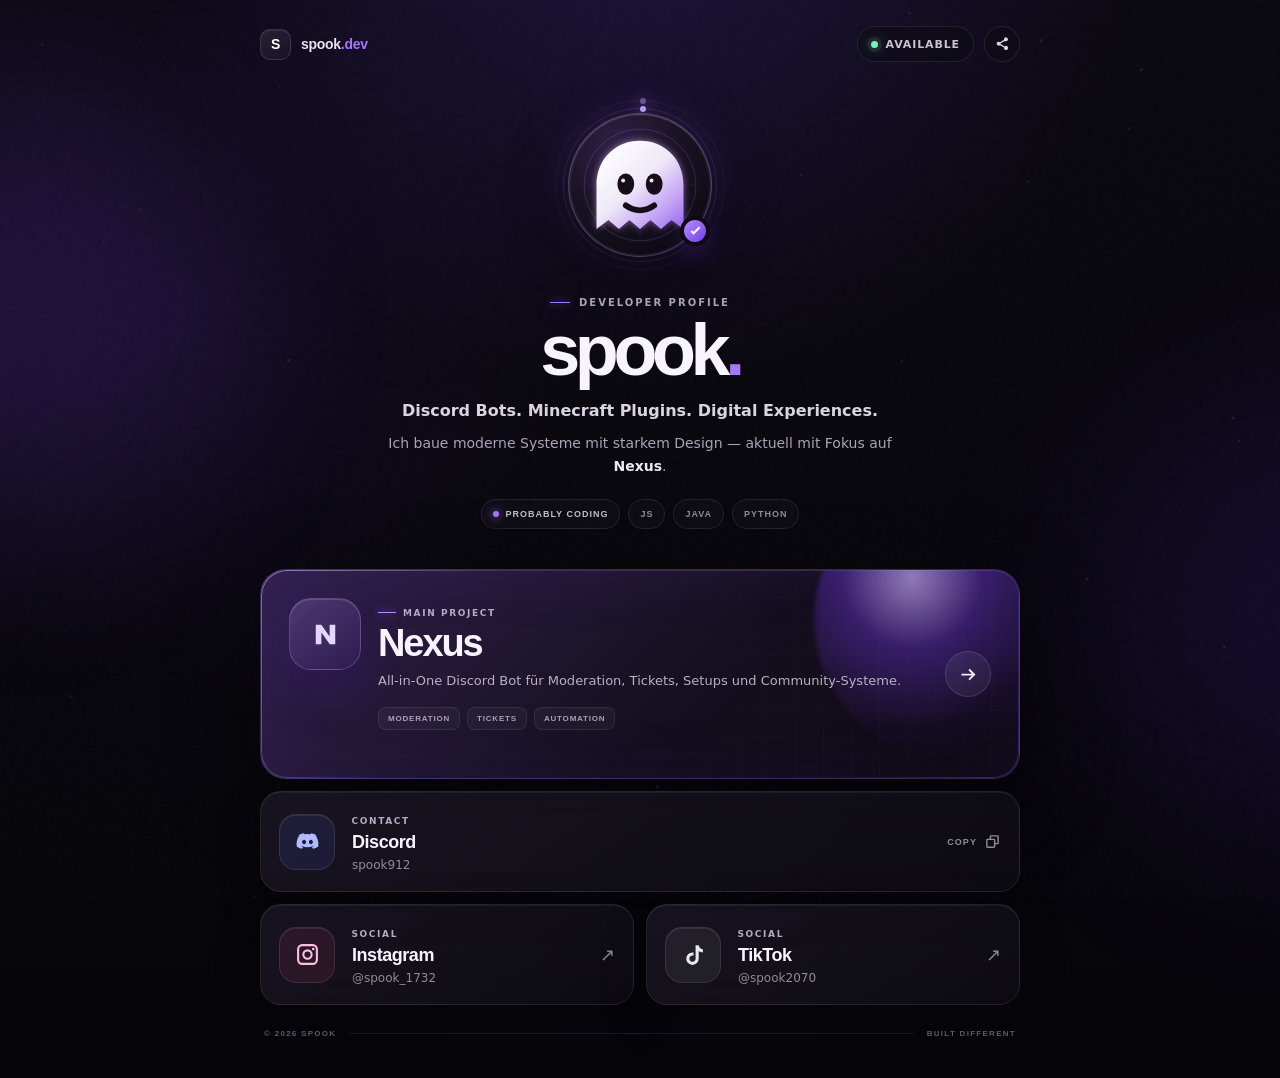
==== commit 335cb901: "Add files via upload" ====
--- a/index.html
+++ b/index.html
@@ -3,301 +3,137 @@
 <head>
   <meta charset="utf-8">
   <meta name="viewport" content="width=device-width, initial-scale=1, viewport-fit=cover">
-  <meta name="theme-color" content="#07050c">
+  <meta name="theme-color" content="#08070d">
   <meta name="color-scheme" content="dark">
   <meta name="description" content="spook — Discord Bot Developer, Minecraft Plugin Developer und Creator von Nexus.">
-  <meta property="og:title" content="spook // digital identity">
-  <meta property="og:description" content="Nexus, Discord und Socials — alles von spook an einem Ort.">
+  <meta property="og:title" content="spook — links & projects">
+  <meta property="og:description" content="Nexus, Discord und Socials — alle wichtigen Links von spook.">
   <meta property="og:type" content="website">
-  <title>spook // digital identity</title>
+  <title>spook — links & projects</title>
   <link rel="icon" href="assets/favicon.svg" type="image/svg+xml">
+  <link rel="preload" href="assets/avatar.svg" as="image" type="image/svg+xml">
   <link rel="stylesheet" href="style.css">
   <script src="script.js" defer></script>
 </head>
 <body>
-  <noscript>
-    <div class="noscript">Diese Seite braucht JavaScript für die Animationen. Die Links funktionieren trotzdem.</div>
-  </noscript>
+  <canvas class="ambient-canvas" id="ambientCanvas" aria-hidden="true"></canvas>
+  <div class="ambient-glow glow-one" aria-hidden="true"></div>
+  <div class="ambient-glow glow-two" aria-hidden="true"></div>
+  <div class="noise" aria-hidden="true"></div>
 
-  <div class="boot" id="boot" aria-hidden="true">
-    <div class="boot-core">
-      <div class="boot-logo"><span>S</span></div>
-      <div class="boot-copy">
-        <strong>spook.sys</strong>
-        <span id="bootText">initializing identity...</span>
-      </div>
-      <div class="boot-track"><i id="bootProgress"></i></div>
-      <div class="boot-percent" id="bootPercent">00%</div>
-    </div>
-  </div>
-
-  <div class="page-noise" aria-hidden="true"></div>
-  <div class="grid-plane" aria-hidden="true"></div>
-  <div class="orb orb-a" aria-hidden="true"></div>
-  <div class="orb orb-b" aria-hidden="true"></div>
-  <div class="orb orb-c" aria-hidden="true"></div>
-  <canvas id="network" aria-hidden="true"></canvas>
-  <div class="spotlight" id="spotlight" aria-hidden="true"></div>
-  <div class="cursor-dot" id="cursorDot" aria-hidden="true"></div>
-  <div class="cursor-ring" id="cursorRing" aria-hidden="true"></div>
-
-  <main class="page" id="top">
-    <nav class="nav glass reveal" aria-label="Seitennavigation">
-      <a class="brand magnetic" href="#top" aria-label="Zur Startseite">
-        <span class="brand-symbol"><b>S</b><i></i></span>
-        <span class="brand-word">spook<span>/</span></span>
+  <main class="shell">
+    <div class="topbar reveal" style="--delay: .02s">
+      <a class="mini-brand" href="#top" aria-label="Nach oben">
+        <span class="mini-mark">S</span>
+        <span>spook<span class="accent">.dev</span></span>
       </a>
 
-      <div class="nav-center" aria-hidden="true">
-        <span>IDENTITY</span>
-        <i></i>
-        <span>2026</span>
+      <div class="top-actions">
+        <span class="availability"><i></i> available</span>
+        <button class="icon-button" id="shareButton" type="button" aria-label="Seite teilen">
+          <svg viewBox="0 0 24 24" aria-hidden="true"><path d="M18 8a3 3 0 1 0-2.83-4A3 3 0 0 0 15 5c0 .23.03.45.08.66L8.9 9.2A3 3 0 0 0 7 8.5a3 3 0 1 0 1.9 5.3l6.18 3.54A3 3 0 0 0 15 18a3 3 0 1 0 1.1-2.32L9.92 12.14A3.1 3.1 0 0 0 10 11.5c0-.22-.03-.44-.08-.65l6.18-3.53A3 3 0 0 0 18 8Z"/></svg>
+        </button>
+      </div>
+    </div>
+
+    <section class="profile" id="top">
+      <div class="avatar-wrap reveal" style="--delay: .08s">
+        <div class="orbit orbit-a" aria-hidden="true"></div>
+        <div class="orbit orbit-b" aria-hidden="true"></div>
+        <div class="avatar-halo" aria-hidden="true"></div>
+        <img class="avatar" src="assets/avatar.svg" alt="Spook Ghost Avatar" width="144" height="144">
+        <span class="verified" title="Creator">
+          <svg viewBox="0 0 24 24" aria-hidden="true"><path d="m9.2 16.6-4.1-4.1 2.1-2.1 2 2 7.6-7.6 2.1 2.1-9.7 9.7Z"/></svg>
+        </span>
       </div>
 
-      <div class="nav-actions">
-        <button class="nav-status magnetic" type="button" data-copy="spook912" aria-label="Discord-Namen kopieren">
-          <span class="pulse"></span>
-          <span>AVAILABLE</span>
-        </button>
-        <button class="round-button magnetic" id="commandButton" type="button" aria-label="Schnellmenü öffnen">
-          <span>⌘</span><small>K</small>
-        </button>
-        <button class="round-button magnetic" id="shareButton" type="button" aria-label="Seite teilen">
-          <svg viewBox="0 0 24 24" aria-hidden="true"><path d="M18 8a3 3 0 1 0-2.83-4A3 3 0 0 0 15 5c0 .22.02.43.07.63L8.91 9.18A3 3 0 0 0 7 8.5a3 3 0 1 0 1.91 5.32l6.16 3.55A3 3 0 0 0 15 18a3 3 0 1 0 1.09-2.32l-6.16-3.55c.05-.2.07-.41.07-.63s-.02-.43-.07-.63l6.16-3.55A3 3 0 0 0 18 8Z"/></svg>
-        </button>
-      </div>
-    </nav>
+      <div class="identity reveal" style="--delay: .13s">
+        <p class="eyebrow"><span></span> DEVELOPER PROFILE</p>
+        <h1>spook<span>.</span></h1>
+        <p class="tagline">Discord Bots. Minecraft Plugins. Digital Experiences.</p>
+        <p class="bio">Ich baue moderne Systeme mit starkem Design — aktuell mit Fokus auf <strong>Nexus</strong>.</p>
 
-    <section class="hero reveal">
-      <div class="hero-signal" aria-hidden="true">
-        <span>01</span>
-        <i></i>
-        <span>ONLINE PROFILE</span>
-      </div>
-
-      <div class="avatar-stage tilt" data-tilt data-strength="10">
-        <div class="avatar-scan"></div>
-        <div class="avatar-orbit orbit-one"><i></i></div>
-        <div class="avatar-orbit orbit-two"><i></i><i></i></div>
-        <div class="avatar-orbit orbit-three"></div>
-        <div class="avatar-shell">
-          <div class="avatar-inner">
-            <svg viewBox="0 0 160 160" aria-hidden="true">
-              <defs>
-                <linearGradient id="ghostBody" x1="0" x2="1" y1="0" y2="1">
-                  <stop offset="0" stop-color="#ffffff"/>
-                  <stop offset="0.5" stop-color="#e9ddff"/>
-                  <stop offset="1" stop-color="#9f73ff"/>
-                </linearGradient>
-                <filter id="ghostGlow">
-                  <feGaussianBlur stdDeviation="4" result="blur"/>
-                  <feMerge><feMergeNode in="blur"/><feMergeNode in="SourceGraphic"/></feMerge>
-                </filter>
-              </defs>
-              <path filter="url(#ghostGlow)" fill="url(#ghostBody)" d="M80 23c-31.2 0-55 23.5-55 56.3V137l15.2-11.6L53.5 137l13.2-11.6L80 137l13.3-11.6 13.2 11.6 13.3-11.6L135 137V79.3C135 46.5 111.2 23 80 23Z"/>
-              <ellipse cx="63" cy="78" rx="10.5" ry="13" fill="#110b1b"/>
-              <ellipse cx="97" cy="78" rx="10.5" ry="13" fill="#110b1b"/>
-              <path fill="none" stroke="#110b1b" stroke-linecap="round" stroke-width="7" d="M62 104c11 8 25 8 36 0"/>
-              <circle cx="59" cy="73" r="2.4" fill="#fff" opacity=".85"/>
-              <circle cx="93" cy="73" r="2.4" fill="#fff" opacity=".85"/>
-            </svg>
-          </div>
-        </div>
-        <span class="verified"><svg viewBox="0 0 24 24"><path d="m9.4 16.5-4-4 2-2 2 2 7.2-7.2 2 2-9.2 9.2Z"/></svg></span>
-        <div class="avatar-label"><span>CORE</span><b>ACTIVE</b></div>
-      </div>
-
-      <div class="hero-copy">
-        <p class="kicker"><span></span> DEVELOPER / CREATOR</p>
-        <h1 aria-label="spook">
-          <span class="glitch" data-text="spook">spook</span><i>.</i>
-        </h1>
-        <div class="role-line">
-          <span>I BUILD</span>
-          <strong id="typedRole">DISCORD BOTS</strong>
-          <i></i>
-        </div>
-        <p class="intro">Ich entwickle Systeme, Bots und digitale Experiences mit einem Ziel: <strong>nicht durchschnittlich sein.</strong></p>
-      </div>
-
-      <div class="hero-meta">
-        <div class="meta-item">
-          <small>LOCATION</small>
-          <strong>GERMANY</strong>
-        </div>
-        <div class="meta-item">
-          <small>STATUS</small>
-          <strong><span class="online-dot"></span> PROBABLY CODING</strong>
-        </div>
-        <div class="meta-item">
-          <small>STACK</small>
-          <strong>JS / JAVA / PY</strong>
+        <div class="profile-chips" aria-label="Technologien und Status">
+          <span><i class="dot-code"></i> probably coding</span>
+          <span>JS</span>
+          <span>JAVA</span>
+          <span>PYTHON</span>
         </div>
       </div>
     </section>
 
-    <section class="project-section reveal" aria-labelledby="project-title">
-      <div class="section-head">
-        <div>
-          <span class="section-number">02</span>
-          <p>FEATURED PROJECT</p>
+    <section class="links" aria-label="Links von spook">
+      <a class="link-card featured reveal" style="--delay: .18s" href="https://spook2000.github.io/nexus/" target="_blank" rel="noopener noreferrer" data-tilt>
+        <div class="featured-grid" aria-hidden="true"></div>
+        <div class="featured-orb" aria-hidden="true"></div>
+        <div class="link-icon nexus-icon" aria-hidden="true">
+          <svg viewBox="0 0 48 48"><path d="M12 36V12h6.8l10.3 14.4V12H36v24h-6.7L18.9 21.5V36H12Z"/></svg>
         </div>
-        <p class="section-note">MAIN SYSTEM // NEXUS</p>
-      </div>
-
-      <article class="nexus-card tilt" data-tilt data-strength="6">
-        <div class="nexus-beam" aria-hidden="true"></div>
-        <div class="nexus-lines" aria-hidden="true"></div>
-        <div class="nexus-left">
-          <div class="nexus-badge"><i></i> ONLINE SYSTEM</div>
-          <h2 id="project-title">NE<span>X</span>US</h2>
-          <p>Ein All-in-One Discord Bot für Moderation, Tickets, Community-Systeme und komplette Server-Setups.</p>
-
-          <div class="feature-chips">
-            <span>MODERATION</span>
-            <span>TICKETS</span>
-            <span>SETUP</span>
-            <span>AUTOMATION</span>
-          </div>
-
-          <div class="project-actions">
-            <a class="primary-button magnetic" href="https://spook2000.github.io/nexus/" target="_blank" rel="noopener noreferrer">
-              <span>ENTER NEXUS</span>
-              <svg viewBox="0 0 24 24"><path d="M13.5 5.5 20 12l-6.5 6.5-1.4-1.4 4.1-4.1H4v-2h12.2l-4.1-4.1 1.4-1.4Z"/></svg>
-            </a>
-            <button class="secondary-button magnetic" type="button" data-copy="spook912">
-              <span>CONTACT DEV</span>
-            </button>
+        <div class="link-copy">
+          <span class="label"><i></i> MAIN PROJECT</span>
+          <h2>Nexus</h2>
+          <p>All-in-One Discord Bot für Moderation, Tickets, Setups und Community-Systeme.</p>
+          <div class="feature-list" aria-hidden="true">
+            <span>Moderation</span><span>Tickets</span><span>Automation</span>
           </div>
         </div>
+        <span class="link-arrow" aria-hidden="true">
+          <svg viewBox="0 0 24 24"><path d="M13.4 5.4 20 12l-6.6 6.6-1.5-1.5 4-4H4v-2h11.9l-4-4 1.5-1.7Z"/></svg>
+        </span>
+      </a>
 
-        <div class="nexus-visual" aria-hidden="true">
-          <div class="hud-window">
-            <div class="hud-top">
-              <span><i></i><i></i><i></i></span>
-              <small>NEXUS://CONTROL</small>
-              <b>LIVE</b>
-            </div>
-            <div class="hud-grid">
-              <div class="hud-sidebar">
-                <span class="active"></span><span></span><span></span><span></span><span></span>
-              </div>
-              <div class="hud-main">
-                <div class="hud-title"><span></span><span></span></div>
-                <div class="hud-stats">
-                  <div><small>MODULES</small><strong>24</strong><i></i></div>
-                  <div><small>STATUS</small><strong>100%</strong><i></i></div>
-                  <div><small>CORE</small><strong>NX-01</strong><i></i></div>
-                </div>
-                <div class="hud-chart">
-                  <svg viewBox="0 0 400 120" preserveAspectRatio="none">
-                    <defs>
-                      <linearGradient id="chartFill" x1="0" x2="0" y1="0" y2="1">
-                        <stop offset="0" stop-color="#a879ff" stop-opacity=".45"/>
-                        <stop offset="1" stop-color="#a879ff" stop-opacity="0"/>
-                      </linearGradient>
-                    </defs>
-                    <path class="chart-area" d="M0 100 C45 95 55 55 100 65 S155 95 195 48 S265 15 300 47 S360 18 400 25 V120 H0Z"/>
-                    <path class="chart-line" d="M0 100 C45 95 55 55 100 65 S155 95 195 48 S265 15 300 47 S360 18 400 25"/>
-                  </svg>
-                </div>
-                <div class="hud-log">
-                  <span><i></i> SECURITY MODULE LOADED</span>
-                  <span><i></i> TICKET CORE CONNECTED</span>
-                  <span><i></i> SYSTEM READY</span>
-                </div>
-              </div>
-            </div>
+      <button class="link-card reveal" style="--delay: .24s" type="button" data-copy="spook912" data-tilt>
+        <div class="link-icon discord-icon" aria-hidden="true">
+          <svg viewBox="0 0 24 24"><path d="M19.5 5.3A16 16 0 0 0 15.4 4l-.5 1a14.7 14.7 0 0 0-5.8 0l-.5-1a16 16 0 0 0-4.1 1.3C1.9 9.2 1.2 13 1.6 16.7A16.6 16.6 0 0 0 6.7 19l1.2-1.7a10.4 10.4 0 0 1-1.8-.9l.4-.3a11.4 11.4 0 0 0 11 0l.5.3a12 12 0 0 1-1.9.9l1.2 1.7a16.6 16.6 0 0 0 5.1-2.3c.5-4.3-.8-8.1-2.9-11.4ZM8.7 14.7c-1 0-1.9-1-1.9-2.2s.8-2.2 1.9-2.2c1 0 1.9 1 1.9 2.2s-.9 2.2-1.9 2.2Zm6.6 0c-1 0-1.9-1-1.9-2.2s.8-2.2 1.9-2.2c1 0 1.9 1 1.9 2.2s-.9 2.2-1.9 2.2Z"/></svg>
+        </div>
+        <div class="link-copy compact">
+          <span class="label">CONTACT</span>
+          <h3>Discord</h3>
+          <p>spook912</p>
+        </div>
+        <span class="card-action copy-action" aria-hidden="true">
+          <span>COPY</span>
+          <svg viewBox="0 0 24 24"><path d="M8 8V5a2 2 0 0 1 2-2h9a2 2 0 0 1 2 2v9a2 2 0 0 1-2 2h-3v3a2 2 0 0 1-2 2H5a2 2 0 0 1-2-2v-9a2 2 0 0 1 2-2h3Zm2 0h4a2 2 0 0 1 2 2v4h3V5h-9v3Zm4 2H5v9h9v-9Z"/></svg>
+        </span>
+      </button>
+
+      <div class="social-row">
+        <a class="link-card social reveal" style="--delay: .30s" href="https://www.instagram.com/spook_1732/" target="_blank" rel="noopener noreferrer" data-tilt>
+          <div class="link-icon instagram-icon" aria-hidden="true">
+            <svg viewBox="0 0 24 24"><path d="M7 2h10a5 5 0 0 1 5 5v10a5 5 0 0 1-5 5H7a5 5 0 0 1-5-5V7a5 5 0 0 1 5-5Zm0 2a3 3 0 0 0-3 3v10a3 3 0 0 0 3 3h10a3 3 0 0 0 3-3V7a3 3 0 0 0-3-3H7Zm10.5 1.5a1.25 1.25 0 1 1 0 2.5 1.25 1.25 0 0 1 0-2.5ZM12 7a5 5 0 1 1 0 10 5 5 0 0 1 0-10Zm0 2a3 3 0 1 0 0 6 3 3 0 0 0 0-6Z"/></svg>
           </div>
-          <div class="floating-code code-a">&lt;/&gt;</div>
-          <div class="floating-code code-b">NX</div>
-          <div class="floating-code code-c">01</div>
-        </div>
-      </article>
-    </section>
-
-    <section class="connect-section reveal" aria-labelledby="connect-title">
-      <div class="section-head">
-        <div>
-          <span class="section-number">03</span>
-          <p id="connect-title">CONNECT</p>
-        </div>
-        <p class="section-note">SELECT A CHANNEL</p>
-      </div>
-
-      <div class="link-grid">
-        <button class="social-card discord-card magnetic" type="button" data-copy="spook912">
-          <span class="card-index">01</span>
-          <span class="social-icon">
-            <svg viewBox="0 0 24 24"><path d="M19.5 5.3A16 16 0 0 0 15.4 4l-.5 1a14.7 14.7 0 0 0-5.8 0l-.5-1a16 16 0 0 0-4.1 1.3C1.9 9.2 1.2 13 1.6 16.7A16.6 16.6 0 0 0 6.7 19l1.2-1.7a10.4 10.4 0 0 1-1.8-.9l.4-.3a11.4 11.4 0 0 0 11 0l.5.3a12 12 0 0 1-1.9.9l1.2 1.7a16.6 16.6 0 0 0 5.1-2.3c.5-4.3-.8-8.1-2.9-11.4ZM8.7 14.7c-1 0-1.9-1-1.9-2.2s.8-2.2 1.9-2.2c1 0 1.9 1 1.9 2.2s-.9 2.2-1.9 2.2Zm6.6 0c-1 0-1.9-1-1.9-2.2s.8-2.2 1.9-2.2c1 0 1.9 1 1.9 2.2s-.9 2.2-1.9 2.2Z"/></svg>
-          </span>
-          <span class="social-copy"><small>DIRECT CONTACT</small><strong>Discord</strong><span>spook912</span></span>
-          <span class="social-action"><span>COPY</span><svg viewBox="0 0 24 24"><path d="M8 8V5a2 2 0 0 1 2-2h9a2 2 0 0 1 2 2v9a2 2 0 0 1-2 2h-3v3a2 2 0 0 1-2 2H5a2 2 0 0 1-2-2v-9a2 2 0 0 1 2-2h3Zm2 0h4a2 2 0 0 1 2 2v4h3V5h-9v3Zm4 2H5v9h9v-9Z"/></svg></span>
-          <i class="card-scan"></i>
-        </button>
-
-        <a class="social-card instagram-card magnetic" href="https://www.instagram.com/spook_1732/" target="_blank" rel="noopener noreferrer">
-          <span class="card-index">02</span>
-          <span class="social-icon"><svg viewBox="0 0 24 24"><path d="M7 2h10a5 5 0 0 1 5 5v10a5 5 0 0 1-5 5H7a5 5 0 0 1-5-5V7a5 5 0 0 1 5-5Zm0 2a3 3 0 0 0-3 3v10a3 3 0 0 0 3 3h10a3 3 0 0 0 3-3V7a3 3 0 0 0-3-3H7Zm10.5 1.5a1.25 1.25 0 1 1 0 2.5 1.25 1.25 0 0 1 0-2.5ZM12 7a5 5 0 1 1 0 10 5 5 0 0 1 0-10Zm0 2a3 3 0 1 0 0 6 3 3 0 0 0 0-6Z"/></svg></span>
-          <span class="social-copy"><small>VISUAL FEED</small><strong>Instagram</strong><span>@spook_1732</span></span>
-          <span class="social-action"><span>OPEN</span><svg viewBox="0 0 24 24"><path d="M13.5 5.5 20 12l-6.5 6.5-1.4-1.4 4.1-4.1H4v-2h12.2l-4.1-4.1 1.4-1.4Z"/></svg></span>
-          <i class="card-scan"></i>
+          <div class="link-copy compact">
+            <span class="label">SOCIAL</span>
+            <h3>Instagram</h3>
+            <p>@spook_1732</p>
+          </div>
+          <span class="mini-arrow" aria-hidden="true">↗</span>
         </a>
 
-        <a class="social-card tiktok-card magnetic" href="https://www.tiktok.com/@spook2070" target="_blank" rel="noopener noreferrer">
-          <span class="card-index">03</span>
-          <span class="social-icon"><svg viewBox="0 0 24 24"><path d="M14 3h3a5 5 0 0 0 4 4v3a8 8 0 0 1-4-1.1V16a6 6 0 1 1-6-6c.3 0 .7 0 1 .1v3.1a3 3 0 1 0 2 2.8V3Z"/></svg></span>
-          <span class="social-copy"><small>SHORT CONTENT</small><strong>TikTok</strong><span>@spook2070</span></span>
-          <span class="social-action"><span>OPEN</span><svg viewBox="0 0 24 24"><path d="M13.5 5.5 20 12l-6.5 6.5-1.4-1.4 4.1-4.1H4v-2h12.2l-4.1-4.1 1.4-1.4Z"/></svg></span>
-          <i class="card-scan"></i>
+        <a class="link-card social reveal" style="--delay: .35s" href="https://www.tiktok.com/@spook2070" target="_blank" rel="noopener noreferrer" data-tilt>
+          <div class="link-icon tiktok-icon" aria-hidden="true">
+            <svg viewBox="0 0 24 24"><path d="M14 3h3a5 5 0 0 0 4 4v3a8 8 0 0 1-4-1.1V16a6 6 0 1 1-6-6c.3 0 .7 0 1 .1v3.1a3 3 0 1 0 2 2.8V3Z"/></svg>
+          </div>
+          <div class="link-copy compact">
+            <span class="label">SOCIAL</span>
+            <h3>TikTok</h3>
+            <p>@spook2070</p>
+          </div>
+          <span class="mini-arrow" aria-hidden="true">↗</span>
         </a>
       </div>
     </section>
 
-    <section class="terminal-section reveal" aria-label="Developer Terminal">
-      <div class="terminal-window">
-        <div class="terminal-top">
-          <div><i></i><i></i><i></i></div>
-          <span>spook@identity:~</span>
-          <small>UTF-8</small>
-        </div>
-        <div class="terminal-content">
-          <p><b>spook@identity</b><i>:</i><em>~</em>$ whoami</p>
-          <p class="terminal-output">developer / creator / probably coding</p>
-          <p><b>spook@identity</b><i>:</i><em>~</em>$ load nexus --mode=unreal</p>
-          <p class="terminal-output success">[OK] system ready. build something impossible<span class="terminal-cursor">_</span></p>
-        </div>
-      </div>
-    </section>
-
-    <footer class="footer reveal">
-      <div class="footer-brand"><span>S</span><strong>SPOOK // DIGITAL IDENTITY</strong></div>
-      <p>built from zero · <span id="year"></span></p>
-      <a href="#top">BACK TO CORE ↑</a>
+    <footer class="footer reveal" style="--delay: .40s">
+      <span>© 2026 SPOOK</span>
+      <span class="footer-line"></span>
+      <span>BUILT DIFFERENT</span>
     </footer>
   </main>
 
-  <div class="command-overlay" id="commandOverlay" aria-hidden="true">
-    <button class="command-backdrop" type="button" data-close-command aria-label="Menü schließen"></button>
-    <div class="command-panel" role="dialog" aria-modal="true" aria-labelledby="commandTitle">
-      <div class="command-search">
-        <svg viewBox="0 0 24 24"><path d="m21 19.6-5.2-5.2a7.5 7.5 0 1 0-1.4 1.4l5.2 5.2 1.4-1.4ZM4 10a6 6 0 1 1 12 0 6 6 0 0 1-12 0Z"/></svg>
-        <span id="commandTitle">Quick access</span>
-        <kbd>ESC</kbd>
-      </div>
-      <div class="command-list">
-        <a href="https://spook2000.github.io/nexus/" target="_blank" rel="noopener noreferrer"><span>01</span><strong>Nexus Website öffnen</strong><kbd>↗</kbd></a>
-        <button type="button" data-copy="spook912"><span>02</span><strong>Discord-Namen kopieren</strong><kbd>⌘C</kbd></button>
-        <a href="https://www.instagram.com/spook_1732/" target="_blank" rel="noopener noreferrer"><span>03</span><strong>Instagram öffnen</strong><kbd>↗</kbd></a>
-        <a href="https://www.tiktok.com/@spook2070" target="_blank" rel="noopener noreferrer"><span>04</span><strong>TikTok öffnen</strong><kbd>↗</kbd></a>
-      </div>
-      <div class="command-foot"><span>spook.sys</span><span>4 commands available</span></div>
-    </div>
-  </div>
-
   <div class="toast" id="toast" role="status" aria-live="polite">
-    <span class="toast-icon"><svg viewBox="0 0 24 24"><path d="m9.5 16.2-3.7-3.7 1.9-1.9 1.8 1.8 6.8-6.8 1.9 1.9-8.7 8.7Z"/></svg></span>
-    <span><strong>SUCCESS</strong><small id="toastText">Discord-Name kopiert</small></span>
+    <span class="toast-icon">✓</span>
+    <span id="toastText">Discord-Name kopiert</span>
   </div>
 </body>
 </html>
--- a/style.css
+++ b/style.css
@@ -1,20 +1,17 @@
 :root {
-  --bg: #06040a;
-  --bg-soft: #0b0711;
-  --surface: rgba(16, 11, 25, .68);
-  --surface-strong: rgba(17, 11, 28, .92);
+  --bg: #08070d;
+  --surface: rgba(20, 17, 29, .72);
+  --surface-strong: rgba(24, 20, 35, .92);
   --line: rgba(255, 255, 255, .09);
-  --line-bright: rgba(189, 146, 255, .45);
-  --text: #f7f3ff;
-  --muted: #9690a4;
-  --purple: #9c63ff;
-  --purple-light: #d2b8ff;
-  --purple-deep: #5d20c6;
-  --cyan: #72e8ff;
-  --green: #4bf0a8;
-  --radius-xl: 32px;
-  --radius-lg: 24px;
-  --shadow: 0 32px 100px rgba(0, 0, 0, .58);
+  --line-strong: rgba(255, 255, 255, .16);
+  --text: #f7f4ff;
+  --muted: #aaa3b8;
+  --accent: #a875ff;
+  --accent-2: #6f38ff;
+  --accent-soft: rgba(168, 117, 255, .16);
+  --success: #7ef0b4;
+  --shadow: 0 30px 90px rgba(0, 0, 0, .46);
+  --radius: 26px;
 }
 
 * { box-sizing: border-box; }
@@ -25,523 +22,523 @@
   overflow-x: hidden;
   color: var(--text);
   background:
-    radial-gradient(circle at 50% -10%, rgba(121, 48, 255, .14), transparent 34%),
-    linear-gradient(180deg, #08050d 0%, #050308 54%, #030205 100%);
-  font-family: Inter, ui-sans-serif, -apple-system, BlinkMacSystemFont, "Segoe UI", sans-serif;
+    radial-gradient(circle at 50% -12%, rgba(122, 67, 255, .20), transparent 38%),
+    radial-gradient(circle at 15% 30%, rgba(83, 38, 170, .12), transparent 29%),
+    linear-gradient(180deg, #0a0810 0%, var(--bg) 54%, #060509 100%);
+  font-family: "Inter", system-ui, -apple-system, BlinkMacSystemFont, "Segoe UI", sans-serif;
   -webkit-font-smoothing: antialiased;
 }
 
-body.command-open { overflow: hidden; }
-body.booting { overflow: hidden; }
 button, a { -webkit-tap-highlight-color: transparent; }
+button { font: inherit; }
 a { color: inherit; text-decoration: none; }
-button { color: inherit; font: inherit; }
-svg { display: block; width: 1em; height: 1em; fill: currentColor; }
-::selection { color: white; background: rgba(156, 99, 255, .55); }
-
-.noscript {
-  position: fixed;
-  inset: 0 0 auto;
-  z-index: 9999;
-  padding: 10px;
-  color: #fff;
-  background: #6d28d9;
-  text-align: center;
-  font-size: 13px;
-}
-
-.boot {
+svg { display: block; }
+
+.ambient-canvas {
   position: fixed;
   inset: 0;
-  z-index: 9998;
-  display: grid;
-  place-items: center;
-  background: #050308;
-  transition: opacity .7s ease, visibility .7s ease;
-}
-
-.boot.done { opacity: 0; visibility: hidden; pointer-events: none; }
-.boot::before, .boot::after {
-  position: absolute;
-  content: "";
+  width: 100%;
+  height: 100%;
   pointer-events: none;
-}
-.boot::before {
+  opacity: .45;
+}
+
+.ambient-glow {
+  position: fixed;
+  width: 460px;
+  height: 460px;
+  border-radius: 50%;
+  filter: blur(100px);
+  pointer-events: none;
+  opacity: .14;
+  animation: drift 14s ease-in-out infinite alternate;
+}
+.glow-one { top: 8%; left: -240px; background: #8a4cff; }
+.glow-two { right: -280px; bottom: 6%; background: #5a27d8; animation-delay: -6s; }
+
+.noise {
+  position: fixed;
   inset: 0;
-  opacity: .25;
-  background-image: linear-gradient(rgba(255,255,255,.03) 1px, transparent 1px), linear-gradient(90deg, rgba(255,255,255,.03) 1px, transparent 1px);
-  background-size: 42px 42px;
-  mask-image: radial-gradient(circle, #000 10%, transparent 70%);
-}
-.boot::after {
-  width: 45vw;
-  aspect-ratio: 1;
-  border-radius: 50%;
-  background: rgba(106, 45, 226, .18);
-  filter: blur(120px);
-}
-.boot-core {
+  pointer-events: none;
+  opacity: .035;
+  background-image: url("data:image/svg+xml,%3Csvg viewBox='0 0 180 180' xmlns='http://www.w3.org/2000/svg'%3E%3Cfilter id='n'%3E%3CfeTurbulence type='fractalNoise' baseFrequency='.9' numOctaves='3' stitchTiles='stitch'/%3E%3C/filter%3E%3Crect width='100%25' height='100%25' filter='url(%23n)' opacity='.65'/%3E%3C/svg%3E");
+}
+
+.shell {
   position: relative;
   z-index: 1;
-  width: min(390px, calc(100vw - 48px));
-  text-align: center;
-}
-.boot-logo {
+  width: min(100% - 34px, 760px);
+  margin: 0 auto;
+  padding: 26px 0 40px;
+}
+
+.topbar {
+  display: flex;
+  align-items: center;
+  justify-content: space-between;
+  margin-bottom: 46px;
+}
+
+.mini-brand {
+  display: inline-flex;
+  align-items: center;
+  gap: 10px;
+  color: #e8e3ef;
+  font-family: "Inter Display", "Inter", sans-serif;
+  font-size: 14px;
+  font-weight: 700;
+  letter-spacing: -.02em;
+}
+
+.mini-mark {
+  display: grid;
+  width: 31px;
+  height: 31px;
+  place-items: center;
+  border: 1px solid rgba(255, 255, 255, .12);
+  border-radius: 10px;
+  background: linear-gradient(145deg, rgba(255, 255, 255, .09), rgba(255, 255, 255, .03));
+  box-shadow: inset 0 1px rgba(255, 255, 255, .08);
+  color: white;
+}
+.accent { color: var(--accent); }
+
+.top-actions { display: flex; align-items: center; gap: 10px; }
+.availability {
+  display: inline-flex;
+  align-items: center;
+  gap: 8px;
+  min-height: 36px;
+  padding: 0 13px;
+  border: 1px solid var(--line);
+  border-radius: 999px;
+  background: rgba(14, 12, 20, .56);
+  color: #c8c2d0;
+  font-size: 11px;
+  font-weight: 700;
+  letter-spacing: .08em;
+  text-transform: uppercase;
+  backdrop-filter: blur(14px);
+}
+.availability i {
+  width: 7px;
+  height: 7px;
+  border-radius: 50%;
+  background: var(--success);
+  box-shadow: 0 0 0 4px rgba(126, 240, 180, .09), 0 0 14px rgba(126, 240, 180, .65);
+  animation: pulse 2s ease-in-out infinite;
+}
+.icon-button {
+  display: grid;
+  width: 36px;
+  height: 36px;
+  padding: 0;
+  place-items: center;
+  border: 1px solid var(--line);
+  border-radius: 50%;
+  background: rgba(14, 12, 20, .56);
+  color: #ddd6e9;
+  cursor: pointer;
+  transition: transform .25s ease, border-color .25s ease, background .25s ease;
+  backdrop-filter: blur(14px);
+}
+.icon-button svg { width: 16px; fill: currentColor; }
+.icon-button:hover { transform: translateY(-2px); border-color: rgba(168, 117, 255, .42); background: rgba(168, 117, 255, .09); }
+
+.profile { text-align: center; }
+.avatar-wrap {
   position: relative;
+  width: 154px;
+  height: 154px;
+  margin: 0 auto 26px;
+}
+.avatar-halo {
+  position: absolute;
+  inset: 16px;
+  border-radius: 50%;
+  background: var(--accent);
+  filter: blur(28px);
+  opacity: .28;
+}
+.avatar {
+  position: absolute;
+  inset: 5px;
+  width: 144px;
+  height: 144px;
+  border: 1px solid rgba(255, 255, 255, .16);
+  border-radius: 50%;
+  background: linear-gradient(145deg, rgba(255, 255, 255, .08), rgba(255, 255, 255, .025));
+  box-shadow: 0 25px 60px rgba(0, 0, 0, .5), inset 0 1px rgba(255, 255, 255, .12);
+}
+.orbit {
+  position: absolute;
+  inset: 0;
+  border-radius: 50%;
+  border: 1px solid rgba(168, 117, 255, .18);
+}
+.orbit::after {
+  content: "";
+  position: absolute;
+  top: -3px;
+  left: 50%;
+  width: 6px;
+  height: 6px;
+  border-radius: 50%;
+  background: #c8a7ff;
+  box-shadow: 0 0 16px #a875ff;
+}
+.orbit-a { animation: spin 10s linear infinite; }
+.orbit-b { inset: -8px; opacity: .45; animation: spin 16s linear infinite reverse; }
+.verified {
+  position: absolute;
+  right: 7px;
+  bottom: 16px;
   display: grid;
-  width: 88px;
-  height: 88px;
-  margin: 0 auto 28px;
+  width: 30px;
+  height: 30px;
   place-items: center;
-  border: 1px solid rgba(255,255,255,.14);
-  border-radius: 28px;
-  background: linear-gradient(145deg, rgba(156,99,255,.28), rgba(255,255,255,.025));
-  box-shadow: 0 0 65px rgba(120, 58, 237, .32), inset 0 1px rgba(255,255,255,.12);
-}
-.boot-logo::before {
-  position: absolute;
-  inset: -8px;
-  border: 1px solid rgba(156,99,255,.25);
-  border-radius: 34px;
-  animation: bootPulse 1.6s ease-in-out infinite;
+  border: 4px solid #0c0a12;
+  border-radius: 50%;
+  background: linear-gradient(135deg, #b98bff, #7040e8);
+  box-shadow: 0 10px 24px rgba(67, 31, 140, .45);
+}
+.verified svg { width: 17px; fill: white; }
+
+.eyebrow {
+  display: inline-flex;
+  align-items: center;
+  gap: 9px;
+  margin: 0 0 8px;
+  color: #a9a1b4;
+  font-size: 10px;
+  font-weight: 700;
+  letter-spacing: .20em;
+}
+.eyebrow span { width: 20px; height: 1px; background: var(--accent); box-shadow: 0 0 10px var(--accent); }
+.identity h1 {
+  margin: 0;
+  font-family: "Inter Display", "Inter", sans-serif;
+  font-size: clamp(48px, 10vw, 72px);
+  line-height: .96;
+  letter-spacing: -.075em;
+}
+.identity h1 span { color: var(--accent); }
+.tagline {
+  margin: 16px 0 0;
+  color: #d9d4e1;
+  font-size: clamp(14px, 2.2vw, 16px);
+  font-weight: 600;
+}
+.bio {
+  max-width: 530px;
+  margin: 12px auto 0;
+  color: var(--muted);
+  font-size: 14px;
+  line-height: 1.65;
+}
+.bio strong { color: #eee9f7; font-weight: 700; }
+.profile-chips {
+  display: flex;
+  flex-wrap: wrap;
+  justify-content: center;
+  gap: 8px;
+  margin-top: 21px;
+}
+.profile-chips span {
+  display: inline-flex;
+  align-items: center;
+  min-height: 30px;
+  padding: 0 11px;
+  border: 1px solid var(--line);
+  border-radius: 999px;
+  background: rgba(255, 255, 255, .025);
+  color: #938c9d;
+  font-family: "Inter Display", "Inter", sans-serif;
+  font-size: 9px;
+  font-weight: 700;
+  letter-spacing: .11em;
+  text-transform: uppercase;
+}
+.profile-chips span:first-child { color: #c4bdcd; }
+.dot-code {
+  width: 6px;
+  height: 6px;
+  margin-right: 7px;
+  border-radius: 50%;
+  background: var(--accent);
+  box-shadow: 0 0 10px var(--accent);
+}
+
+.links { margin-top: 40px; }
+.link-card {
+  position: relative;
+  display: flex;
+  width: 100%;
+  min-height: 92px;
+  align-items: center;
+  gap: 17px;
+  padding: 17px 18px;
+  overflow: hidden;
+  border: 1px solid var(--line);
+  border-radius: 21px;
+  background: linear-gradient(145deg, rgba(29, 25, 39, .76), rgba(14, 12, 20, .82));
+  box-shadow: inset 0 1px rgba(255, 255, 255, .055), 0 15px 50px rgba(0, 0, 0, .16);
+  color: var(--text);
+  text-align: left;
+  cursor: pointer;
+  isolation: isolate;
+  backdrop-filter: blur(20px);
+  transform-style: preserve-3d;
+  transition: border-color .28s ease, background .28s ease, box-shadow .28s ease, transform .16s ease;
+}
+.link-card::before {
   content: "";
-}
-.boot-logo span { font-size: 35px; font-weight: 950; letter-spacing: -.08em; }
-.boot-copy { display: flex; flex-direction: column; gap: 7px; }
-.boot-copy strong { font-size: 14px; letter-spacing: .2em; text-transform: uppercase; }
-.boot-copy span, .boot-percent { color: var(--muted); font: 11px ui-monospace, SFMono-Regular, Menlo, monospace; letter-spacing: .08em; }
-.boot-track { overflow: hidden; height: 2px; margin: 24px 0 12px; background: rgba(255,255,255,.08); }
-.boot-track i { display: block; width: 0; height: 100%; background: linear-gradient(90deg, var(--purple-deep), var(--purple-light), var(--cyan)); box-shadow: 0 0 16px var(--purple); }
-@keyframes bootPulse { 50% { transform: scale(1.06); opacity: .38; } }
-
-.page-noise {
-  position: fixed;
+  position: absolute;
   inset: 0;
   z-index: -1;
+  background: radial-gradient(380px circle at var(--x, 50%) var(--y, 50%), rgba(168, 117, 255, .11), transparent 42%);
+  opacity: 0;
+  transition: opacity .3s ease;
+}
+.link-card:hover {
+  border-color: rgba(168, 117, 255, .28);
+  background: linear-gradient(145deg, rgba(35, 29, 49, .84), rgba(17, 14, 24, .88));
+  box-shadow: inset 0 1px rgba(255, 255, 255, .07), 0 24px 65px rgba(0, 0, 0, .26);
+}
+.link-card:hover::before { opacity: 1; }
+
+.featured {
+  min-height: 210px;
+  align-items: stretch;
+  margin-bottom: 12px;
+  padding: 28px;
+  border-color: rgba(168, 117, 255, .25);
+  border-radius: var(--radius);
+  background:
+    linear-gradient(135deg, rgba(54, 35, 85, .84), rgba(20, 15, 30, .92) 58%, rgba(12, 10, 17, .94)),
+    var(--surface-strong);
+  box-shadow: var(--shadow), inset 0 1px rgba(255, 255, 255, .10), inset 0 0 70px rgba(120, 62, 230, .08);
+}
+.featured::after {
+  content: "";
+  position: absolute;
+  inset: 0;
+  z-index: -1;
+  border-radius: inherit;
+  padding: 1px;
+  background: linear-gradient(120deg, rgba(215, 188, 255, .54), transparent 28%, transparent 72%, rgba(132, 73, 255, .36));
+  -webkit-mask: linear-gradient(#fff 0 0) content-box, linear-gradient(#fff 0 0);
+  -webkit-mask-composite: xor;
+  mask-composite: exclude;
   pointer-events: none;
-  opacity: .19;
-  mix-blend-mode: soft-light;
-  background-image: url("data:image/svg+xml,%3Csvg viewBox='0 0 180 180' xmlns='http://www.w3.org/2000/svg'%3E%3Cfilter id='n'%3E%3CfeTurbulence type='fractalNoise' baseFrequency='.82' numOctaves='4' stitchTiles='stitch'/%3E%3C/filter%3E%3Crect width='100%25' height='100%25' filter='url(%23n)' opacity='.2'/%3E%3C/svg%3E");
-}
-.grid-plane {
+}
+.featured-grid {
+  position: absolute;
+  inset: 0 0 0 52%;
+  z-index: -2;
+  opacity: .22;
+  background-image: linear-gradient(rgba(255,255,255,.075) 1px, transparent 1px), linear-gradient(90deg, rgba(255,255,255,.075) 1px, transparent 1px);
+  background-size: 28px 28px;
+  -webkit-mask-image: linear-gradient(90deg, transparent, #000 35%);
+}
+.featured-orb {
+  position: absolute;
+  right: -75px;
+  top: -90px;
+  z-index: -1;
+  width: 280px;
+  height: 280px;
+  border-radius: 50%;
+  background: radial-gradient(circle at 35% 35%, rgba(205, 174, 255, .68), rgba(119, 58, 235, .38) 27%, rgba(79, 30, 159, .10) 58%, transparent 72%);
+  filter: blur(2px);
+  animation: breathe 5s ease-in-out infinite;
+}
+
+.link-icon {
+  display: grid;
+  flex: 0 0 auto;
+  width: 56px;
+  height: 56px;
+  place-items: center;
+  border: 1px solid rgba(255, 255, 255, .10);
+  border-radius: 17px;
+  background: rgba(255, 255, 255, .055);
+  box-shadow: inset 0 1px rgba(255,255,255,.08);
+  transform: translateZ(18px);
+}
+.link-icon svg { width: 25px; fill: currentColor; }
+.nexus-icon {
+  align-self: flex-start;
+  width: 72px;
+  height: 72px;
+  border-color: rgba(202, 169, 255, .25);
+  border-radius: 22px;
+  background: linear-gradient(145deg, rgba(191, 151, 255, .22), rgba(111, 56, 255, .10));
+  color: #e5d6ff;
+  box-shadow: inset 0 1px rgba(255,255,255,.15), 0 20px 45px rgba(64, 24, 139, .28);
+}
+.nexus-icon svg { width: 39px; }
+.discord-icon { color: #aebcff; background: rgba(88, 101, 242, .12); }
+.instagram-icon { color: #ffc0df; background: rgba(231, 75, 136, .10); }
+.tiktok-icon { color: #eae8ef; background: rgba(255, 255, 255, .06); }
+
+.link-copy { min-width: 0; position: relative; z-index: 1; transform: translateZ(12px); }
+.link-copy .label {
+  display: inline-flex;
+  align-items: center;
+  gap: 7px;
+  margin-bottom: 6px;
+  color: #b6a9c6;
+  font-size: 9px;
+  font-weight: 700;
+  letter-spacing: .18em;
+}
+.link-copy .label i { width: 18px; height: 1px; background: #b98bff; box-shadow: 0 0 9px #a875ff; }
+.link-copy h2,
+.link-copy h3 { margin: 0; font-family: "Inter Display", "Inter", sans-serif; }
+.link-copy h2 { font-size: 38px; line-height: 1; letter-spacing: -.055em; }
+.link-copy h3 { font-size: 18px; letter-spacing: -.025em; }
+.link-copy > p { margin: 9px 0 0; color: #b9b1c2; font-size: 13px; line-height: 1.5; }
+.link-copy.compact > p { margin-top: 3px; color: #918a9b; font-size: 12px; }
+.feature-list { display: flex; flex-wrap: wrap; gap: 7px; margin-top: 17px; }
+.feature-list span {
+  padding: 6px 9px;
+  border: 1px solid rgba(255,255,255,.08);
+  border-radius: 8px;
+  background: rgba(255,255,255,.035);
+  color: #aaa0b7;
+  font-family: "Inter Display", "Inter", sans-serif;
+  font-size: 8px;
+  font-weight: 700;
+  letter-spacing: .10em;
+  text-transform: uppercase;
+}
+
+.link-arrow {
+  display: grid;
+  flex: 0 0 auto;
+  align-self: center;
+  width: 46px;
+  height: 46px;
+  margin-left: auto;
+  place-items: center;
+  border: 1px solid rgba(255,255,255,.12);
+  border-radius: 50%;
+  background: rgba(255,255,255,.06);
+  transition: transform .3s ease, background .3s ease;
+  transform: translateZ(20px);
+}
+.link-arrow svg { width: 21px; fill: #f4edff; }
+.featured:hover .link-arrow { transform: translate3d(5px, 0, 20px); background: rgba(168,117,255,.17); }
+
+.card-action {
+  display: inline-flex;
+  align-items: center;
+  gap: 7px;
+  margin-left: auto;
+  color: #918a9b;
+  font-family: "Inter Display", "Inter", sans-serif;
+  font-size: 9px;
+  font-weight: 700;
+  letter-spacing: .12em;
+  transform: translateZ(16px);
+}
+.card-action svg { width: 17px; fill: currentColor; }
+.mini-arrow { margin-left: auto; color: #8d8695; font-size: 18px; transition: color .25s ease, transform .25s ease; }
+.link-card:hover .mini-arrow { color: #d7c5f7; transform: translate(2px, -2px); }
+
+.social-row { display: grid; grid-template-columns: repeat(2, minmax(0, 1fr)); gap: 12px; margin-top: 12px; }
+.link-card.social { min-height: 96px; }
+
+.footer {
+  display: flex;
+  align-items: center;
+  gap: 13px;
+  margin-top: 24px;
+  padding: 0 4px;
+  color: #5f5967;
+  font-family: "Inter Display", "Inter", sans-serif;
+  font-size: 8px;
+  font-weight: 700;
+  letter-spacing: .16em;
+}
+.footer-line { flex: 1; height: 1px; background: linear-gradient(90deg, rgba(255,255,255,.08), rgba(168,117,255,.16), rgba(255,255,255,.08)); }
+
+.toast {
   position: fixed;
-  z-index: -3;
-  right: -15vw;
-  bottom: -38vh;
-  left: -15vw;
-  height: 76vh;
+  z-index: 20;
+  left: 50%;
+  bottom: 24px;
+  display: flex;
+  align-items: center;
+  gap: 10px;
+  min-height: 48px;
+  padding: 0 17px 0 10px;
+  border: 1px solid rgba(255,255,255,.12);
+  border-radius: 14px;
+  background: rgba(20, 17, 27, .94);
+  box-shadow: 0 20px 60px rgba(0,0,0,.46);
+  color: #e8e3ee;
+  font-size: 12px;
+  opacity: 0;
   pointer-events: none;
-  opacity: .24;
-  background-image: linear-gradient(rgba(143,93,246,.22) 1px, transparent 1px), linear-gradient(90deg, rgba(143,93,246,.22) 1px, transparent 1px);
-  background-size: 64px 64px;
-  transform: perspective(500px) rotateX(66deg);
-  transform-origin: center bottom;
-  mask-image: linear-gradient(to top, #000, transparent 84%);
-}
-.orb {
-  position: fixed;
-  z-index: -4;
-  border-radius: 50%;
-  pointer-events: none;
-  filter: blur(125px);
-  animation: orbDrift 14s ease-in-out infinite alternate;
-}
-.orb-a { top: -230px; left: -210px; width: 540px; height: 540px; background: rgba(111, 43, 229, .2); }
-.orb-b { top: 32%; right: -310px; width: 610px; height: 610px; background: rgba(84, 50, 200, .14); animation-delay: -5s; }
-.orb-c { bottom: -340px; left: 30%; width: 600px; height: 600px; background: rgba(41, 154, 199, .08); animation-delay: -8s; }
-@keyframes orbDrift { to { transform: translate3d(45px, -25px, 0) scale(1.08); } }
-
-#network { position: fixed; inset: 0; z-index: -2; pointer-events: none; opacity: .72; }
-.spotlight {
-  position: fixed;
-  z-index: -1;
-  width: 620px;
-  height: 620px;
-  margin: -310px 0 0 -310px;
-  border-radius: 50%;
-  pointer-events: none;
-  opacity: 0;
-  background: radial-gradient(circle, rgba(157,99,255,.095), transparent 67%);
-  transition: opacity .3s ease;
-}
-.cursor-dot, .cursor-ring {
-  position: fixed;
-  z-index: 10000;
-  top: 0;
-  left: 0;
-  border-radius: 50%;
-  pointer-events: none;
-  opacity: 0;
-}
-.cursor-dot { width: 5px; height: 5px; margin: -2.5px 0 0 -2.5px; background: #fff; box-shadow: 0 0 12px var(--purple-light); }
-.cursor-ring { width: 34px; height: 34px; margin: -17px 0 0 -17px; border: 1px solid rgba(201,169,255,.55); transition: width .2s, height .2s, margin .2s, border-color .2s, background .2s; }
-.cursor-ring.active { width: 54px; height: 54px; margin: -27px 0 0 -27px; border-color: rgba(201,169,255,.85); background: rgba(156,99,255,.08); }
-
-.page { width: min(1180px, calc(100% - 40px)); margin: 0 auto; padding: 24px 0 56px; }
-.glass {
-  border: 1px solid var(--line);
-  background: rgba(11, 7, 17, .62);
-  box-shadow: inset 0 1px rgba(255,255,255,.04), 0 16px 45px rgba(0,0,0,.18);
-  backdrop-filter: blur(22px);
-}
-.nav {
-  position: sticky;
-  top: 18px;
-  z-index: 30;
+  transform: translate(-50%, 20px) scale(.96);
+  transition: opacity .25s ease, transform .25s ease;
+  backdrop-filter: blur(18px);
+}
+.toast.show { opacity: 1; transform: translate(-50%, 0) scale(1); }
+.toast-icon {
   display: grid;
-  grid-template-columns: 1fr auto 1fr;
-  align-items: center;
-  min-height: 66px;
-  padding: 0 12px 0 16px;
-  border-radius: 22px;
-}
-.brand { display: inline-flex; align-items: center; gap: 11px; width: max-content; }
-.brand-symbol {
-  position: relative;
-  display: grid;
-  width: 38px;
-  height: 38px;
+  width: 28px;
+  height: 28px;
   place-items: center;
-  border: 1px solid rgba(255,255,255,.13);
-  border-radius: 12px;
-  background: linear-gradient(145deg, rgba(156,99,255,.27), rgba(255,255,255,.025));
-  box-shadow: inset 0 1px rgba(255,255,255,.1), 0 8px 28px rgba(82,30,172,.25);
-}
-.brand-symbol b { font-size: 15px; font-weight: 950; }
-.brand-symbol i { position: absolute; right: 4px; bottom: 4px; width: 5px; height: 5px; border-radius: 50%; background: var(--green); box-shadow: 0 0 9px var(--green); }
-.brand-word { font-size: 16px; font-weight: 850; letter-spacing: -.025em; }
-.brand-word span { color: var(--purple-light); }
-.nav-center { display: flex; align-items: center; gap: 10px; color: #777080; font: 9px ui-monospace, monospace; letter-spacing: .18em; }
-.nav-center i { width: 34px; height: 1px; background: rgba(255,255,255,.12); }
-.nav-actions { display: flex; justify-content: flex-end; align-items: center; gap: 8px; }
-.nav-status, .round-button {
-  border: 1px solid var(--line);
-  background: rgba(255,255,255,.025);
-  cursor: pointer;
-  transition: border-color .2s, background .2s, transform .2s;
-}
-.nav-status:hover, .round-button:hover { border-color: rgba(189,146,255,.38); background: rgba(156,99,255,.08); }
-.nav-status { display: flex; align-items: center; gap: 8px; height: 40px; padding: 0 13px; border-radius: 13px; color: #c7c1cd; font-size: 9px; font-weight: 850; letter-spacing: .13em; }
-.pulse, .online-dot { display: inline-block; width: 7px; height: 7px; border-radius: 50%; background: var(--green); box-shadow: 0 0 14px rgba(75,240,168,.9); }
-.pulse { position: relative; }
-.pulse::after { position: absolute; inset: -4px; border: 1px solid rgba(75,240,168,.45); border-radius: inherit; animation: statusPulse 1.8s infinite; content: ""; }
-@keyframes statusPulse { 100% { transform: scale(1.7); opacity: 0; } }
-.round-button { display: flex; width: 40px; height: 40px; padding: 0; align-items: center; justify-content: center; gap: 2px; border-radius: 13px; }
-.round-button svg { width: 16px; height: 16px; }
-.round-button span { font-size: 13px; font-weight: 800; }
-.round-button small { color: var(--muted); font-size: 8px; }
-
-.hero {
-  position: relative;
-  display: grid;
-  grid-template-columns: 250px minmax(0, 1fr);
-  gap: 54px;
-  align-items: center;
-  min-height: 680px;
-  padding: 96px 55px 70px;
-}
-.hero::before {
-  position: absolute;
-  top: 85px;
-  right: 0;
-  width: 45%;
-  height: 1px;
-  background: linear-gradient(90deg, transparent, rgba(255,255,255,.12));
-  content: "";
-}
-.hero-signal { position: absolute; top: 77px; right: 0; display: flex; align-items: center; gap: 12px; color: #736d7b; font: 9px ui-monospace, monospace; letter-spacing: .13em; }
-.hero-signal i { width: 42px; height: 1px; background: rgba(255,255,255,.12); }
-.avatar-stage { position: relative; width: 230px; height: 230px; transform-style: preserve-3d; }
-.avatar-shell {
-  position: absolute;
-  inset: 24px;
-  display: grid;
-  place-items: center;
-  overflow: hidden;
-  border: 1px solid rgba(255,255,255,.14);
-  border-radius: 44px;
-  background: radial-gradient(circle at 50% 24%, rgba(181,138,255,.24), transparent 46%), linear-gradient(145deg, #1a1029, #09060e 72%);
-  box-shadow: 0 35px 80px rgba(0,0,0,.6), inset 0 1px rgba(255,255,255,.09), 0 0 60px rgba(100,38,210,.16);
-  transform: translateZ(18px);
-}
-.avatar-shell::before {
-  position: absolute;
-  inset: 0;
-  opacity: .23;
-  background-image: linear-gradient(rgba(255,255,255,.055) 1px, transparent 1px), linear-gradient(90deg, rgba(255,255,255,.055) 1px, transparent 1px);
-  background-size: 23px 23px;
-  mask-image: linear-gradient(to bottom, #000, transparent 90%);
-  content: "";
-}
-.avatar-inner svg { position: relative; z-index: 1; width: 132px; height: 132px; filter: drop-shadow(0 20px 27px rgba(0,0,0,.5)); }
-.avatar-scan { position: absolute; z-index: 4; top: 33px; right: 33px; left: 33px; height: 1px; background: linear-gradient(90deg, transparent, rgba(160,108,255,.9), transparent); box-shadow: 0 0 18px var(--purple); animation: avatarScan 4.2s linear infinite; pointer-events: none; }
-@keyframes avatarScan { 0% { transform: translateY(0); opacity: 0; } 8%, 87% { opacity: .65; } 100% { transform: translateY(164px); opacity: 0; } }
-.avatar-orbit { position: absolute; border: 1px solid rgba(170,121,255,.24); border-radius: 50%; }
-.orbit-one { inset: 0; animation: spin 13s linear infinite; }
-.orbit-two { inset: 12px; border-style: dashed; animation: spinReverse 18s linear infinite; }
-.orbit-three { inset: 5px 29px; transform: rotate(54deg); opacity: .38; }
-.avatar-orbit i { position: absolute; width: 7px; height: 7px; border-radius: 50%; background: var(--purple-light); box-shadow: 0 0 14px var(--purple); }
-.orbit-one i { top: 19px; left: 36px; }
-.orbit-two i:first-child { right: 27px; bottom: 15px; }
-.orbit-two i:last-child { top: 36px; right: 5px; width: 4px; height: 4px; background: var(--cyan); }
+  border-radius: 9px;
+  background: rgba(126,240,180,.10);
+  color: var(--success);
+  font-weight: 700;
+}
+
+.reveal { opacity: 0; transform: translateY(14px); animation: reveal .72s cubic-bezier(.2,.75,.2,1) forwards; animation-delay: var(--delay, 0s); }
+
+@keyframes reveal { to { opacity: 1; transform: translateY(0); } }
 @keyframes spin { to { transform: rotate(360deg); } }
-@keyframes spinReverse { to { transform: rotate(-360deg); } }
-.verified { position: absolute; z-index: 5; right: 29px; bottom: 29px; display: grid; width: 34px; height: 34px; place-items: center; border: 5px solid #09060e; border-radius: 50%; background: var(--purple); box-shadow: 0 10px 28px rgba(156,99,255,.45); transform: translateZ(35px); }
-.verified svg { width: 15px; height: 15px; }
-.avatar-label { position: absolute; z-index: 6; bottom: -14px; left: 50%; display: flex; align-items: center; gap: 9px; padding: 8px 12px; border: 1px solid var(--line); border-radius: 999px; background: rgba(8,5,13,.84); backdrop-filter: blur(14px); transform: translateX(-50%) translateZ(40px); white-space: nowrap; }
-.avatar-label span, .avatar-label b { font: 8px ui-monospace, monospace; letter-spacing: .14em; }
-.avatar-label span { color: var(--muted); }
-.avatar-label b { color: var(--green); }
-.hero-copy { position: relative; z-index: 1; }
-.kicker { display: flex; align-items: center; gap: 10px; margin: 0 0 18px; color: var(--purple-light); font: 10px ui-monospace, monospace; letter-spacing: .22em; }
-.kicker span { width: 28px; height: 1px; background: currentColor; box-shadow: 0 0 12px currentColor; }
-.hero h1 { margin: 0; font-size: clamp(76px, 10.4vw, 146px); line-height: .78; letter-spacing: -.095em; font-weight: 950; }
-.hero h1 i { color: var(--purple); font-style: normal; text-shadow: 0 0 42px rgba(156,99,255,.45); }
-.glitch { position: relative; display: inline-block; }
-.glitch::before, .glitch::after { position: absolute; inset: 0; opacity: 0; content: attr(data-text); pointer-events: none; }
-.glitch::before { color: var(--cyan); transform: translateX(2px); clip-path: inset(10% 0 65%); }
-.glitch::after { color: #e26aff; transform: translateX(-2px); clip-path: inset(65% 0 10%); }
-.hero h1:hover .glitch::before { animation: glitchA .45s steps(2) 2; }
-.hero h1:hover .glitch::after { animation: glitchB .45s steps(2) 2; }
-@keyframes glitchA { 25% { opacity: .75; transform: translate(5px,-2px); } 50% { opacity: 0; } 75% { opacity: .6; transform: translate(-2px,2px); } }
-@keyframes glitchB { 25% { opacity: .65; transform: translate(-5px,2px); } 50% { opacity: 0; } 75% { opacity: .6; transform: translate(2px,-2px); } }
-.role-line { display: flex; align-items: center; gap: 13px; margin: 27px 0 20px; color: #827b8b; font: 11px ui-monospace, monospace; letter-spacing: .12em; }
-.role-line strong { color: #e2d8f3; font-size: 11px; }
-.role-line i { width: 8px; height: 16px; background: var(--purple); animation: cursorBlink .75s steps(1) infinite; }
-@keyframes cursorBlink { 50% { opacity: 0; } }
-.intro { max-width: 610px; margin: 0; color: #aaa4b2; font-size: 16px; line-height: 1.8; }
-.intro strong { color: #e5d9f8; font-weight: 650; }
-.hero-meta { grid-column: 1 / -1; display: grid; grid-template-columns: repeat(3, 1fr); gap: 1px; margin-top: 36px; border: 1px solid var(--line); border-radius: 18px; background: var(--line); overflow: hidden; }
-.meta-item { padding: 17px 20px; background: rgba(9,6,14,.74); }
-.meta-item small { display: block; margin-bottom: 8px; color: #6f6877; font: 8px ui-monospace, monospace; letter-spacing: .18em; }
-.meta-item strong { display: flex; align-items: center; gap: 8px; color: #c8c1cf; font: 10px ui-monospace, monospace; letter-spacing: .11em; }
-.online-dot { width: 6px; height: 6px; }
-
-.section-head { display: flex; align-items: flex-end; justify-content: space-between; margin-bottom: 22px; padding: 0 4px; }
-.section-head > div { display: flex; align-items: center; gap: 14px; }
-.section-number { color: var(--purple-light); font: 9px ui-monospace, monospace; }
-.section-head p { margin: 0; color: #b9b2c1; font: 10px ui-monospace, monospace; letter-spacing: .17em; }
-.section-note { color: #625c69 !important; }
-.project-section, .connect-section, .terminal-section { margin-top: 56px; }
-.nexus-card {
-  position: relative;
-  display: grid;
-  grid-template-columns: .88fr 1.12fr;
-  min-height: 510px;
-  overflow: hidden;
-  border: 1px solid rgba(182,137,255,.2);
-  border-radius: var(--radius-xl);
-  background: linear-gradient(120deg, rgba(20,12,32,.94), rgba(8,5,14,.88));
-  box-shadow: var(--shadow), inset 0 1px rgba(255,255,255,.065);
-  transform-style: preserve-3d;
-}
-.nexus-card::before { position: absolute; inset: 0; background: radial-gradient(circle at 18% 18%, rgba(128,60,244,.17), transparent 40%), radial-gradient(circle at 86% 40%, rgba(85,51,196,.1), transparent 35%); pointer-events: none; content: ""; }
-.nexus-card::after { position: absolute; inset: 0; border-radius: inherit; padding: 1px; background: linear-gradient(135deg, rgba(220,195,255,.22), transparent 30%, transparent 70%, rgba(99,230,255,.1)); mask: linear-gradient(#000 0 0) content-box, linear-gradient(#000 0 0); mask-composite: exclude; pointer-events: none; content: ""; }
-.nexus-beam { position: absolute; z-index: 0; top: -35%; left: 38%; width: 1px; height: 175%; background: linear-gradient(transparent, rgba(189,146,255,.5), transparent); box-shadow: 0 0 60px 16px rgba(128,60,244,.06); transform: rotate(19deg); }
-.nexus-lines { position: absolute; inset: 0; opacity: .18; background-image: linear-gradient(rgba(255,255,255,.035) 1px, transparent 1px), linear-gradient(90deg, rgba(255,255,255,.035) 1px, transparent 1px); background-size: 34px 34px; mask-image: linear-gradient(90deg, transparent, #000 60%); }
-.nexus-left { position: relative; z-index: 2; display: flex; flex-direction: column; justify-content: center; padding: 58px; transform: translateZ(22px); }
-.nexus-badge { display: flex; align-items: center; gap: 8px; width: max-content; margin-bottom: 24px; padding: 8px 11px; border: 1px solid rgba(75,240,168,.15); border-radius: 999px; color: #a9a3b0; background: rgba(75,240,168,.035); font: 8px ui-monospace, monospace; letter-spacing: .14em; }
-.nexus-badge i { width: 6px; height: 6px; border-radius: 50%; background: var(--green); box-shadow: 0 0 10px var(--green); }
-.nexus-left h2 { margin: 0 0 20px; font-size: clamp(56px, 7vw, 88px); line-height: .88; letter-spacing: -.075em; }
-.nexus-left h2 span { color: transparent; -webkit-text-stroke: 1px var(--purple-light); text-shadow: 0 0 25px rgba(156,99,255,.25); }
-.nexus-left > p { max-width: 470px; margin: 0; color: #a6a0ad; font-size: 14px; line-height: 1.75; }
-.feature-chips { display: flex; flex-wrap: wrap; gap: 7px; margin-top: 25px; }
-.feature-chips span { padding: 7px 9px; border: 1px solid var(--line); border-radius: 8px; color: #7f7886; background: rgba(255,255,255,.018); font: 7px ui-monospace, monospace; letter-spacing: .12em; }
-.project-actions { display: flex; gap: 10px; margin-top: 31px; }
-.primary-button, .secondary-button { display: inline-flex; min-height: 48px; align-items: center; justify-content: center; border-radius: 13px; font-size: 9px; font-weight: 900; letter-spacing: .13em; transition: transform .2s, border-color .2s, background .2s, box-shadow .2s; }
-.primary-button { gap: 25px; padding: 0 17px 0 20px; color: #0b0612; background: linear-gradient(135deg, #d8c0ff, #9d65ff); box-shadow: 0 12px 35px rgba(118,48,225,.28); }
-.primary-button:hover { box-shadow: 0 17px 45px rgba(118,48,225,.42); }
-.primary-button svg { width: 17px; height: 17px; }
-.secondary-button { padding: 0 18px; border: 1px solid var(--line); color: #aaa3b2; background: rgba(255,255,255,.025); cursor: pointer; }
-.secondary-button:hover { border-color: rgba(189,146,255,.34); background: rgba(156,99,255,.06); }
-.nexus-visual { position: relative; z-index: 1; display: grid; place-items: center; min-width: 0; padding: 45px 42px 45px 0; perspective: 900px; }
-.hud-window { width: 100%; max-width: 570px; overflow: hidden; border: 1px solid rgba(255,255,255,.11); border-radius: 22px; background: rgba(6,4,10,.76); box-shadow: 0 28px 70px rgba(0,0,0,.58), 0 0 55px rgba(105,47,218,.12), inset 0 1px rgba(255,255,255,.06); transform: rotateY(-7deg) rotateX(3deg) translateZ(35px); }
-.hud-top { display: flex; height: 44px; align-items: center; justify-content: space-between; padding: 0 14px; border-bottom: 1px solid var(--line); background: rgba(255,255,255,.02); }
-.hud-top > span { display: flex; gap: 5px; }
-.hud-top i { width: 6px; height: 6px; border-radius: 50%; background: #514a58; }
-.hud-top i:first-child { background: #8a4cec; }
-.hud-top small { color: #706979; font: 7px ui-monospace, monospace; letter-spacing: .15em; }
-.hud-top b { color: var(--green); font: 7px ui-monospace, monospace; letter-spacing: .16em; }
-.hud-grid { display: grid; grid-template-columns: 48px 1fr; min-height: 330px; }
-.hud-sidebar { display: flex; flex-direction: column; align-items: center; gap: 13px; padding-top: 20px; border-right: 1px solid var(--line); }
-.hud-sidebar span { width: 17px; height: 17px; border: 1px solid rgba(255,255,255,.07); border-radius: 5px; background: rgba(255,255,255,.025); }
-.hud-sidebar span.active { border-color: rgba(178,126,255,.35); background: rgba(156,99,255,.2); box-shadow: 0 0 13px rgba(156,99,255,.18); }
-.hud-main { padding: 23px; }
-.hud-title { display: flex; flex-direction: column; gap: 8px; margin-bottom: 20px; }
-.hud-title span { display: block; height: 6px; border-radius: 3px; background: rgba(255,255,255,.08); }
-.hud-title span:first-child { width: 92px; background: rgba(189,146,255,.28); }
-.hud-title span:last-child { width: 155px; }
-.hud-stats { display: grid; grid-template-columns: repeat(3, 1fr); gap: 8px; }
-.hud-stats div { position: relative; overflow: hidden; min-height: 74px; padding: 13px; border: 1px solid rgba(255,255,255,.065); border-radius: 10px; background: rgba(255,255,255,.018); }
-.hud-stats small { display: block; margin-bottom: 8px; color: #696271; font: 6px ui-monospace, monospace; letter-spacing: .13em; }
-.hud-stats strong { color: #cfc7d8; font: 12px ui-monospace, monospace; }
-.hud-stats i { position: absolute; right: -13px; bottom: -13px; width: 42px; height: 42px; border: 1px solid rgba(156,99,255,.2); border-radius: 50%; }
-.hud-chart { height: 112px; margin-top: 10px; overflow: hidden; border: 1px solid rgba(255,255,255,.06); border-radius: 10px; background: linear-gradient(180deg, rgba(156,99,255,.03), transparent); }
-.hud-chart svg { width: 100%; height: 100%; }
-.chart-area { fill: url(#chartFill); }
-.chart-line { fill: none; stroke: #aa78ff; stroke-width: 2; vector-effect: non-scaling-stroke; filter: drop-shadow(0 0 5px rgba(170,120,255,.75)); stroke-dasharray: 600; stroke-dashoffset: 600; animation: chartDraw 3s ease 1.8s forwards; }
-@keyframes chartDraw { to { stroke-dashoffset: 0; } }
-.hud-log { display: flex; flex-direction: column; gap: 6px; margin-top: 12px; }
-.hud-log span { display: flex; align-items: center; gap: 8px; color: #625c69; font: 6px ui-monospace, monospace; letter-spacing: .09em; }
-.hud-log i { width: 4px; height: 4px; border-radius: 50%; background: var(--green); box-shadow: 0 0 7px var(--green); }
-.floating-code { position: absolute; display: grid; width: 43px; height: 43px; place-items: center; border: 1px solid rgba(255,255,255,.09); border-radius: 12px; color: rgba(218,197,255,.7); background: rgba(15,9,24,.85); box-shadow: 0 13px 35px rgba(0,0,0,.35); backdrop-filter: blur(10px); font: 9px ui-monospace, monospace; animation: floatCode 4s ease-in-out infinite; }
-.code-a { top: 64px; right: 25px; }
-.code-b { right: 75px; bottom: 45px; animation-delay: -1.3s; }
-.code-c { top: 45%; left: 1px; width: 36px; height: 36px; animation-delay: -2.2s; }
-@keyframes floatCode { 50% { transform: translateY(-9px) rotate(3deg); } }
-
-.link-grid { display: grid; grid-template-columns: repeat(3, 1fr); gap: 12px; }
-.social-card { position: relative; display: flex; min-height: 210px; overflow: hidden; flex-direction: column; align-items: flex-start; padding: 22px; border: 1px solid var(--line); border-radius: var(--radius-lg); color: inherit; background: linear-gradient(145deg, rgba(19,13,29,.78), rgba(8,5,13,.82)); box-shadow: inset 0 1px rgba(255,255,255,.035); text-align: left; cursor: pointer; transition: border-color .25s, transform .25s, box-shadow .25s; }
-.social-card::before { position: absolute; inset: 0; opacity: .8; background: radial-gradient(circle at 18% 0%, var(--card-glow, rgba(156,99,255,.14)), transparent 48%); content: ""; }
-.social-card::after { position: absolute; right: -65px; bottom: -65px; width: 150px; height: 150px; border: 1px solid rgba(255,255,255,.04); border-radius: 50%; box-shadow: 0 0 0 22px rgba(255,255,255,.014), 0 0 0 44px rgba(255,255,255,.008); content: ""; }
-.social-card:hover { border-color: rgba(189,146,255,.34); box-shadow: 0 22px 65px rgba(0,0,0,.32), inset 0 1px rgba(255,255,255,.06); transform: translateY(-5px); }
-.discord-card { --card-glow: rgba(88,101,242,.21); }
-.instagram-card { --card-glow: rgba(221,42,123,.16); }
-.tiktok-card { --card-glow: rgba(37,244,238,.1); }
-.card-index { position: relative; z-index: 1; align-self: flex-end; color: #5f5966; font: 8px ui-monospace, monospace; letter-spacing: .12em; }
-.social-icon { position: relative; z-index: 1; display: grid; width: 48px; height: 48px; margin-top: -3px; place-items: center; border: 1px solid rgba(255,255,255,.095); border-radius: 15px; background: rgba(255,255,255,.035); box-shadow: inset 0 1px rgba(255,255,255,.06); }
-.social-icon svg { width: 21px; height: 21px; }
-.discord-card .social-icon { color: #8790ff; }
-.instagram-card .social-icon { color: #f087c0; }
-.tiktok-card .social-icon { color: #7af4ef; }
-.social-copy { position: relative; z-index: 1; display: flex; flex-direction: column; margin-top: 24px; }
-.social-copy small { margin-bottom: 7px; color: #625c69; font: 7px ui-monospace, monospace; letter-spacing: .16em; }
-.social-copy strong { font-size: 22px; letter-spacing: -.035em; }
-.social-copy > span { margin-top: 5px; color: #8b8492; font: 10px ui-monospace, monospace; }
-.social-action { position: relative; z-index: 1; display: flex; width: 100%; align-items: center; justify-content: space-between; margin-top: auto; padding-top: 21px; color: #746d7b; font: 7px ui-monospace, monospace; letter-spacing: .14em; }
-.social-action svg { width: 15px; height: 15px; transition: transform .2s; }
-.social-card:hover .social-action svg { transform: translateX(4px); }
-.card-scan { position: absolute; z-index: 0; top: -40%; left: -35%; width: 18%; height: 180%; opacity: 0; background: linear-gradient(90deg, transparent, rgba(255,255,255,.065), transparent); transform: rotate(19deg); transition: left .7s ease, opacity .25s; }
-.social-card:hover .card-scan { left: 120%; opacity: 1; }
-.social-card.copied { border-color: rgba(75,240,168,.4); }
-
-.terminal-window { overflow: hidden; border: 1px solid var(--line); border-radius: var(--radius-lg); background: rgba(7,4,11,.82); box-shadow: 0 20px 60px rgba(0,0,0,.25), inset 0 1px rgba(255,255,255,.035); }
-.terminal-top { display: grid; grid-template-columns: 1fr auto 1fr; align-items: center; height: 48px; padding: 0 17px; border-bottom: 1px solid var(--line); background: rgba(255,255,255,.018); }
-.terminal-top > div { display: flex; gap: 6px; }
-.terminal-top i { width: 7px; height: 7px; border-radius: 50%; background: #4f4855; }
-.terminal-top i:first-child { background: #8b4ce6; }
-.terminal-top span { color: #6f6877; font: 8px ui-monospace, monospace; letter-spacing: .1em; }
-.terminal-top small { justify-self: end; color: #4f4954; font: 7px ui-monospace, monospace; }
-.terminal-content { min-height: 170px; padding: 27px; font: 10px/1.9 ui-monospace, SFMono-Regular, Menlo, monospace; }
-.terminal-content p { margin: 0; color: #7c7583; }
-.terminal-content b { color: #b68cff; }
-.terminal-content i { color: #777080; font-style: normal; }
-.terminal-content em { color: #7fd3e5; font-style: normal; }
-.terminal-output { padding-left: 18px; color: #9d96a4 !important; }
-.terminal-output.success { color: #72dba8 !important; }
-.terminal-cursor { color: var(--purple-light); animation: cursorBlink .75s steps(1) infinite; }
-
-.footer { display: grid; grid-template-columns: 1fr auto 1fr; align-items: center; margin-top: 58px; padding: 24px 4px 0; border-top: 1px solid var(--line); color: #625c69; font: 8px ui-monospace, monospace; letter-spacing: .12em; }
-.footer-brand { display: flex; align-items: center; gap: 9px; }
-.footer-brand > span { display: grid; width: 24px; height: 24px; place-items: center; border: 1px solid var(--line); border-radius: 7px; color: #bda5e7; font-weight: 900; }
-.footer-brand strong { font-size: 8px; }
-.footer p { margin: 0; }
-.footer a { justify-self: end; transition: color .2s; }
-.footer a:hover { color: var(--purple-light); }
-
-.command-overlay { position: fixed; inset: 0; z-index: 9000; display: grid; place-items: start center; padding-top: min(18vh, 170px); opacity: 0; visibility: hidden; transition: opacity .22s, visibility .22s; }
-.command-overlay.open { opacity: 1; visibility: visible; }
-.command-backdrop { position: absolute; inset: 0; width: 100%; height: 100%; border: 0; background: rgba(3,2,5,.72); backdrop-filter: blur(10px); cursor: default; }
-.command-panel { position: relative; z-index: 1; width: min(560px, calc(100vw - 34px)); overflow: hidden; border: 1px solid rgba(189,146,255,.22); border-radius: 22px; background: rgba(12,8,19,.96); box-shadow: 0 38px 120px rgba(0,0,0,.7), inset 0 1px rgba(255,255,255,.06); transform: translateY(-12px) scale(.98); transition: transform .22s; }
-.command-overlay.open .command-panel { transform: translateY(0) scale(1); }
-.command-search { display: flex; height: 60px; align-items: center; gap: 12px; padding: 0 16px; border-bottom: 1px solid var(--line); }
-.command-search svg { width: 18px; height: 18px; color: #766f7d; }
-.command-search span { flex: 1; color: #a49daa; font-size: 13px; }
-kbd { padding: 4px 6px; border: 1px solid var(--line); border-radius: 6px; color: #6f6876; background: rgba(255,255,255,.025); font: 7px ui-monospace, monospace; box-shadow: inset 0 -1px rgba(255,255,255,.04); }
-.command-list { padding: 8px; }
-.command-list a, .command-list button { display: grid; grid-template-columns: 38px 1fr auto; width: 100%; min-height: 50px; align-items: center; padding: 0 10px; border: 0; border-radius: 12px; color: #aaa3b1; background: transparent; text-align: left; cursor: pointer; transition: background .18s, color .18s; }
-.command-list a:hover, .command-list button:hover { color: #fff; background: rgba(156,99,255,.1); }
-.command-list span { color: #5d5664; font: 8px ui-monospace, monospace; }
-.command-list strong { font-size: 12px; font-weight: 650; }
-.command-foot { display: flex; justify-content: space-between; padding: 12px 17px; border-top: 1px solid var(--line); color: #504a56; font: 7px ui-monospace, monospace; letter-spacing: .09em; }
-
-.toast { position: fixed; z-index: 9500; right: 24px; bottom: 24px; display: flex; min-width: 250px; align-items: center; gap: 12px; padding: 12px 15px; border: 1px solid rgba(75,240,168,.2); border-radius: 16px; background: rgba(9,7,13,.9); box-shadow: 0 18px 55px rgba(0,0,0,.52); backdrop-filter: blur(18px); opacity: 0; transform: translateY(18px) scale(.96); transition: opacity .25s, transform .25s; pointer-events: none; }
-.toast.show { opacity: 1; transform: translateY(0) scale(1); }
-.toast-icon { display: grid; width: 34px; height: 34px; place-items: center; border-radius: 10px; color: #10251b; background: var(--green); box-shadow: 0 0 20px rgba(75,240,168,.25); }
-.toast-icon svg { width: 16px; height: 16px; }
-.toast > span:last-child { display: flex; flex-direction: column; gap: 3px; }
-.toast strong { color: #8a8391; font: 7px ui-monospace, monospace; letter-spacing: .15em; }
-.toast small { color: #d5cfd9; font-size: 10px; }
-
-.reveal { opacity: 0; transform: translateY(22px); transition: opacity .75s ease, transform .75s cubic-bezier(.2,.8,.2,1); }
-.reveal.visible { opacity: 1; transform: translateY(0); }
-.tilt { transition: transform .18s ease-out; }
-.magnetic { will-change: transform; }
-
-@media (max-width: 980px) {
-  .page { width: min(760px, calc(100% - 28px)); }
-  .nav-center { display: none; }
-  .nav { grid-template-columns: 1fr 1fr; }
-  .hero { grid-template-columns: 1fr; gap: 43px; min-height: 0; padding: 100px 34px 52px; text-align: center; }
-  .hero-signal { top: 78px; }
-  .avatar-stage { margin: 0 auto; }
-  .kicker, .role-line { justify-content: center; }
-  .intro { margin: 0 auto; }
-  .hero h1 { font-size: clamp(80px, 17vw, 130px); }
-  .hero-meta { margin-top: 10px; text-align: left; }
-  .nexus-card { grid-template-columns: 1fr; }
-  .nexus-left { padding: 52px 45px 25px; text-align: center; align-items: center; }
-  .nexus-visual { padding: 25px 42px 52px; }
-  .nexus-beam { left: 50%; }
-  .link-grid { grid-template-columns: 1fr; }
-  .social-card { min-height: 170px; }
-}
-
-@media (max-width: 640px) {
-  .page { width: calc(100% - 20px); padding-top: 10px; }
-  .nav { top: 9px; min-height: 58px; padding-left: 10px; border-radius: 18px; }
-  .brand-word { display: none; }
-  .brand-symbol { width: 36px; height: 36px; }
-  .nav-status { height: 36px; padding: 0 10px; }
-  .nav-status span:last-child { display: none; }
-  .round-button { width: 36px; height: 36px; }
-  .hero { padding: 92px 12px 35px; }
-  .hero::before, .hero-signal { display: none; }
-  .avatar-stage { width: 198px; height: 198px; }
-  .avatar-shell { inset: 21px; border-radius: 38px; }
-  .avatar-inner svg { width: 112px; height: 112px; }
-  .avatar-scan { top: 30px; right: 30px; left: 30px; }
-  .verified { right: 24px; bottom: 24px; }
-  .hero h1 { font-size: clamp(68px, 24vw, 100px); }
-  .kicker { font-size: 8px; }
-  .role-line { flex-wrap: wrap; margin-top: 22px; font-size: 9px; }
-  .intro { font-size: 14px; line-height: 1.7; }
-  .hero-meta { grid-template-columns: 1fr; border-radius: 15px; }
-  .meta-item { padding: 14px 16px; }
-  .section-note { display: none; }
-  .project-section, .connect-section, .terminal-section { margin-top: 42px; }
-  .nexus-card { min-height: 0; border-radius: 24px; }
-  .nexus-left { padding: 39px 22px 19px; }
-  .nexus-left h2 { font-size: 58px; }
-  .nexus-left > p { font-size: 13px; }
-  .project-actions { width: 100%; flex-direction: column; }
-  .primary-button, .secondary-button { width: 100%; }
-  .nexus-visual { padding: 20px 15px 34px; }
-  .hud-window { transform: none; border-radius: 16px; }
-  .hud-grid { grid-template-columns: 34px 1fr; min-height: 280px; }
-  .hud-sidebar { gap: 10px; }
-  .hud-sidebar span { width: 14px; height: 14px; }
-  .hud-main { padding: 16px 12px; }
-  .hud-stats div { min-height: 65px; padding: 10px 8px; }
-  .hud-stats strong { font-size: 9px; }
-  .hud-chart { height: 90px; }
-  .floating-code { display: none; }
-  .social-card { min-height: 178px; padding: 19px; border-radius: 20px; }
-  .terminal-content { padding: 20px 17px; font-size: 8px; overflow-x: auto; white-space: nowrap; }
-  .terminal-top { grid-template-columns: 1fr auto; }
-  .terminal-top span { display: none; }
-  .footer { grid-template-columns: 1fr auto; gap: 20px; }
-  .footer p { display: none; }
-  .footer-brand strong { display: none; }
-  .toast { right: 12px; bottom: 12px; left: 12px; min-width: 0; }
-}
-
-@media (hover: none), (pointer: coarse) {
-  .cursor-dot, .cursor-ring, .spotlight { display: none; }
+@keyframes pulse { 50% { opacity: .58; transform: scale(.86); } }
+@keyframes breathe { 50% { transform: scale(1.07); opacity: .74; } }
+@keyframes drift { to { transform: translate3d(60px, 40px, 0) scale(1.08); } }
+
+@media (max-width: 620px) {
+  .shell { width: min(100% - 24px, 760px); padding-top: 17px; }
+  .topbar { margin-bottom: 38px; }
+  .availability { min-height: 33px; padding: 0 10px; font-size: 9px; }
+  .icon-button { width: 33px; height: 33px; }
+  .avatar-wrap { width: 140px; height: 140px; }
+  .avatar { inset: 6px; width: 128px; height: 128px; }
+  .identity h1 { font-size: 56px; }
+  .tagline { max-width: 310px; margin-left: auto; margin-right: auto; line-height: 1.45; }
+  .bio { font-size: 13px; }
+  .links { margin-top: 34px; }
+  .featured { min-height: 244px; padding: 22px; align-items: flex-start; }
+  .featured .nexus-icon { width: 60px; height: 60px; border-radius: 18px; }
+  .featured .link-copy h2 { font-size: 34px; }
+  .featured .link-copy > p { max-width: 270px; }
+  .featured .link-arrow { position: absolute; right: 20px; bottom: 20px; }
+  .featured-grid { left: 42%; }
+  .social-row { grid-template-columns: 1fr; }
+  .link-card { min-height: 84px; padding: 14px; border-radius: 18px; }
+  .link-icon { width: 51px; height: 51px; border-radius: 15px; }
+  .copy-action span { display: none; }
+  .footer { margin-bottom: 4px; }
+}
+
+@media (max-width: 380px) {
+  .mini-brand > span:last-child { display: none; }
+  .profile-chips span:nth-last-child(-n+3) { display: none; }
+  .featured { min-height: 260px; }
+  .feature-list span:last-child { display: none; }
+  .link-copy h3 { font-size: 17px; }
 }
 
 @media (prefers-reduced-motion: reduce) {
   *, *::before, *::after { scroll-behavior: auto !important; animation-duration: .01ms !important; animation-iteration-count: 1 !important; transition-duration: .01ms !important; }
-  .boot { display: none; }
-  .reveal { opacity: 1; transform: none; }
-}
+  .ambient-canvas { display: none; }
+}
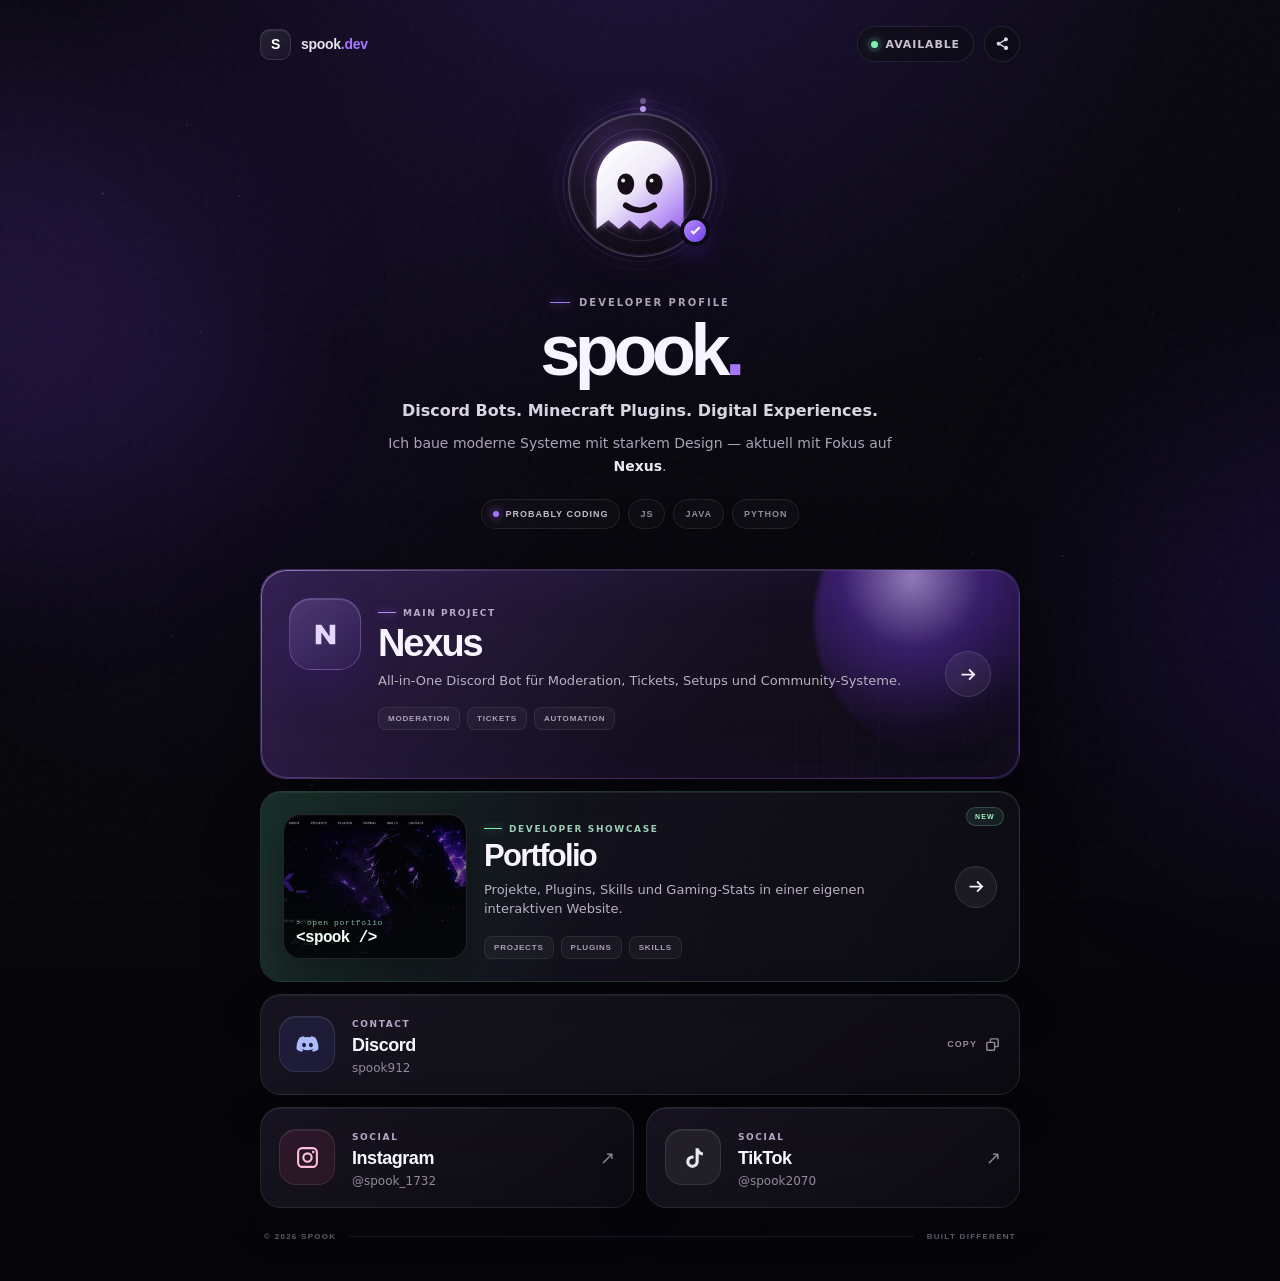
==== commit 4e7e29d7: "Add files via upload" ====
--- a/index.html
+++ b/index.html
@@ -5,9 +5,9 @@
   <meta name="viewport" content="width=device-width, initial-scale=1, viewport-fit=cover">
   <meta name="theme-color" content="#08070d">
   <meta name="color-scheme" content="dark">
-  <meta name="description" content="spook — Discord Bot Developer, Minecraft Plugin Developer und Creator von Nexus.">
+  <meta name="description" content="spook — Developer Portfolio, Discord Bots, Minecraft Plugins, Nexus und Socials.">
   <meta property="og:title" content="spook — links & projects">
-  <meta property="og:description" content="Nexus, Discord und Socials — alle wichtigen Links von spook.">
+  <meta property="og:description" content="Portfolio, Nexus, Discord und Socials — alle wichtigen Links von spook.">
   <meta property="og:type" content="website">
   <title>spook — links & projects</title>
   <link rel="icon" href="assets/favicon.svg" type="image/svg+xml">
@@ -82,7 +82,30 @@
         </span>
       </a>
 
-      <button class="link-card reveal" style="--delay: .24s" type="button" data-copy="spook912" data-tilt>
+      <a class="link-card portfolio-card reveal" style="--delay: .23s" href="portfolio/" data-tilt aria-label="Developer Portfolio von spook öffnen">
+        <div class="portfolio-preview" aria-hidden="true">
+          <img src="portfolio/assets/banner.jpg" alt="" loading="lazy">
+          <div class="portfolio-preview-shade"></div>
+          <div class="portfolio-terminal">
+            <span>&gt; open portfolio</span>
+            <strong>&lt;spook /&gt;</strong>
+          </div>
+        </div>
+        <div class="link-copy portfolio-copy">
+          <span class="label"><i></i> DEVELOPER SHOWCASE</span>
+          <h2>Portfolio</h2>
+          <p>Projekte, Plugins, Skills und Gaming-Stats in einer eigenen interaktiven Website.</p>
+          <div class="feature-list" aria-hidden="true">
+            <span>Projects</span><span>Plugins</span><span>Skills</span>
+          </div>
+        </div>
+        <span class="new-badge" aria-hidden="true">NEW</span>
+        <span class="link-arrow" aria-hidden="true">
+          <svg viewBox="0 0 24 24"><path d="M13.4 5.4 20 12l-6.6 6.6-1.5-1.5 4-4H4v-2h11.9l-4-4 1.5-1.7Z"/></svg>
+        </span>
+      </a>
+
+      <button class="link-card reveal" style="--delay: .28s" type="button" data-copy="spook912" data-tilt>
         <div class="link-icon discord-icon" aria-hidden="true">
           <svg viewBox="0 0 24 24"><path d="M19.5 5.3A16 16 0 0 0 15.4 4l-.5 1a14.7 14.7 0 0 0-5.8 0l-.5-1a16 16 0 0 0-4.1 1.3C1.9 9.2 1.2 13 1.6 16.7A16.6 16.6 0 0 0 6.7 19l1.2-1.7a10.4 10.4 0 0 1-1.8-.9l.4-.3a11.4 11.4 0 0 0 11 0l.5.3a12 12 0 0 1-1.9.9l1.2 1.7a16.6 16.6 0 0 0 5.1-2.3c.5-4.3-.8-8.1-2.9-11.4ZM8.7 14.7c-1 0-1.9-1-1.9-2.2s.8-2.2 1.9-2.2c1 0 1.9 1 1.9 2.2s-.9 2.2-1.9 2.2Zm6.6 0c-1 0-1.9-1-1.9-2.2s.8-2.2 1.9-2.2c1 0 1.9 1 1.9 2.2s-.9 2.2-1.9 2.2Z"/></svg>
         </div>
@@ -98,7 +121,7 @@
       </button>
 
       <div class="social-row">
-        <a class="link-card social reveal" style="--delay: .30s" href="https://www.instagram.com/spook_1732/" target="_blank" rel="noopener noreferrer" data-tilt>
+        <a class="link-card social reveal" style="--delay: .34s" href="https://www.instagram.com/spook_1732/" target="_blank" rel="noopener noreferrer" data-tilt>
           <div class="link-icon instagram-icon" aria-hidden="true">
             <svg viewBox="0 0 24 24"><path d="M7 2h10a5 5 0 0 1 5 5v10a5 5 0 0 1-5 5H7a5 5 0 0 1-5-5V7a5 5 0 0 1 5-5Zm0 2a3 3 0 0 0-3 3v10a3 3 0 0 0 3 3h10a3 3 0 0 0 3-3V7a3 3 0 0 0-3-3H7Zm10.5 1.5a1.25 1.25 0 1 1 0 2.5 1.25 1.25 0 0 1 0-2.5ZM12 7a5 5 0 1 1 0 10 5 5 0 0 1 0-10Zm0 2a3 3 0 1 0 0 6 3 3 0 0 0 0-6Z"/></svg>
           </div>
@@ -110,7 +133,7 @@
           <span class="mini-arrow" aria-hidden="true">↗</span>
         </a>
 
-        <a class="link-card social reveal" style="--delay: .35s" href="https://www.tiktok.com/@spook2070" target="_blank" rel="noopener noreferrer" data-tilt>
+        <a class="link-card social reveal" style="--delay: .39s" href="https://www.tiktok.com/@spook2070" target="_blank" rel="noopener noreferrer" data-tilt>
           <div class="link-icon tiktok-icon" aria-hidden="true">
             <svg viewBox="0 0 24 24"><path d="M14 3h3a5 5 0 0 0 4 4v3a8 8 0 0 1-4-1.1V16a6 6 0 1 1-6-6c.3 0 .7 0 1 .1v3.1a3 3 0 1 0 2 2.8V3Z"/></svg>
           </div>
@@ -124,7 +147,7 @@
       </div>
     </section>
 
-    <footer class="footer reveal" style="--delay: .40s">
+    <footer class="footer reveal" style="--delay: .44s">
       <span>© 2026 SPOOK</span>
       <span class="footer-line"></span>
       <span>BUILT DIFFERENT</span>
--- a/style.css
+++ b/style.css
@@ -430,6 +430,106 @@
 }
 .link-arrow svg { width: 21px; fill: #f4edff; }
 .featured:hover .link-arrow { transform: translate3d(5px, 0, 20px); background: rgba(168,117,255,.17); }
+
+
+.portfolio-card {
+  min-height: 178px;
+  margin-bottom: 12px;
+  padding: 22px;
+  border-color: rgba(126, 240, 180, .17);
+  background:
+    linear-gradient(125deg, rgba(16, 32, 31, .76), rgba(20, 17, 29, .92) 48%, rgba(13, 11, 19, .94));
+  box-shadow: inset 0 1px rgba(255, 255, 255, .07), 0 20px 60px rgba(0, 0, 0, .24);
+}
+.portfolio-card::after {
+  content: "";
+  position: absolute;
+  inset: 0;
+  z-index: -1;
+  border-radius: inherit;
+  background:
+    linear-gradient(90deg, rgba(126, 240, 180, .10), transparent 44%),
+    repeating-linear-gradient(90deg, transparent 0 54px, rgba(255,255,255,.018) 55px),
+    repeating-linear-gradient(0deg, transparent 0 54px, rgba(255,255,255,.018) 55px);
+  pointer-events: none;
+}
+.portfolio-card:hover {
+  border-color: rgba(126, 240, 180, .32);
+  background: linear-gradient(125deg, rgba(19, 43, 40, .82), rgba(24, 20, 34, .94) 52%, rgba(14, 12, 20, .96));
+}
+.portfolio-preview {
+  position: relative;
+  flex: 0 0 184px;
+  align-self: stretch;
+  min-height: 132px;
+  overflow: hidden;
+  border: 1px solid rgba(255, 255, 255, .10);
+  border-radius: 18px;
+  background: #0b0a11;
+  box-shadow: inset 0 1px rgba(255,255,255,.08), 0 18px 38px rgba(0,0,0,.28);
+  transform: translateZ(14px);
+}
+.portfolio-preview img {
+  width: 100%;
+  height: 100%;
+  object-fit: cover;
+  object-position: center 30%;
+  opacity: .64;
+  filter: saturate(.82) contrast(1.08);
+  transition: transform .45s ease, opacity .35s ease;
+}
+.portfolio-card:hover .portfolio-preview img { transform: scale(1.055); opacity: .78; }
+.portfolio-preview-shade {
+  position: absolute;
+  inset: 0;
+  background: linear-gradient(180deg, transparent 5%, rgba(5, 8, 9, .22) 42%, rgba(5, 8, 9, .92));
+}
+.portfolio-terminal {
+  position: absolute;
+  right: 12px;
+  bottom: 11px;
+  left: 12px;
+  display: grid;
+  gap: 2px;
+  font-family: ui-monospace, "SFMono-Regular", Consolas, monospace;
+}
+.portfolio-terminal span {
+  color: rgba(174, 255, 214, .72);
+  font-size: 8px;
+  letter-spacing: .08em;
+}
+.portfolio-terminal strong {
+  color: #f2fff8;
+  font-size: 16px;
+  letter-spacing: -.04em;
+}
+.portfolio-copy { flex: 1; }
+.portfolio-copy .label { color: #9ecdb6; }
+.portfolio-copy .label i { background: var(--success); box-shadow: 0 0 9px rgba(126,240,180,.75); }
+.portfolio-copy h2 { font-size: 31px; }
+.new-badge {
+  position: absolute;
+  top: 15px;
+  right: 15px;
+  padding: 5px 8px;
+  border: 1px solid rgba(126,240,180,.22);
+  border-radius: 999px;
+  background: rgba(126,240,180,.09);
+  color: #9ff5c7;
+  font-family: "Inter Display", "Inter", sans-serif;
+  font-size: 7px;
+  font-weight: 800;
+  letter-spacing: .18em;
+}
+.portfolio-card .link-arrow {
+  width: 42px;
+  height: 42px;
+  border-color: rgba(126,240,180,.16);
+}
+.portfolio-card:hover .link-arrow {
+  transform: translate3d(5px, 0, 20px);
+  background: rgba(126,240,180,.10);
+}
 
 .card-action {
   display: inline-flex;
@@ -523,6 +623,16 @@
   .featured .link-copy > p { max-width: 270px; }
   .featured .link-arrow { position: absolute; right: 20px; bottom: 20px; }
   .featured-grid { left: 42%; }
+  .portfolio-card { min-height: 330px; padding: 18px; align-items: flex-end; }
+  .portfolio-preview { position: absolute; inset: 0; width: 100%; min-height: 0; border: 0; border-radius: inherit; opacity: .60; transform: none; }
+  .portfolio-preview img { object-position: center 28%; }
+  .portfolio-preview-shade { background: linear-gradient(180deg, rgba(8,8,13,.08), rgba(8,8,13,.54) 45%, rgba(8,8,13,.98) 78%); }
+  .portfolio-terminal { display: none; }
+  .portfolio-copy { align-self: flex-end; max-width: calc(100% - 46px); }
+  .portfolio-copy h2 { font-size: 32px; }
+  .portfolio-copy > p { max-width: 310px; }
+  .portfolio-card .link-arrow { position: absolute; right: 18px; bottom: 18px; }
+  .new-badge { top: 17px; right: 17px; }
   .social-row { grid-template-columns: 1fr; }
   .link-card { min-height: 84px; padding: 14px; border-radius: 18px; }
   .link-icon { width: 51px; height: 51px; border-radius: 15px; }
@@ -534,6 +644,8 @@
   .mini-brand > span:last-child { display: none; }
   .profile-chips span:nth-last-child(-n+3) { display: none; }
   .featured { min-height: 260px; }
+  .portfolio-card { min-height: 342px; }
+  .portfolio-copy .feature-list span:last-child { display: none; }
   .feature-list span:last-child { display: none; }
   .link-copy h3 { font-size: 17px; }
 }
